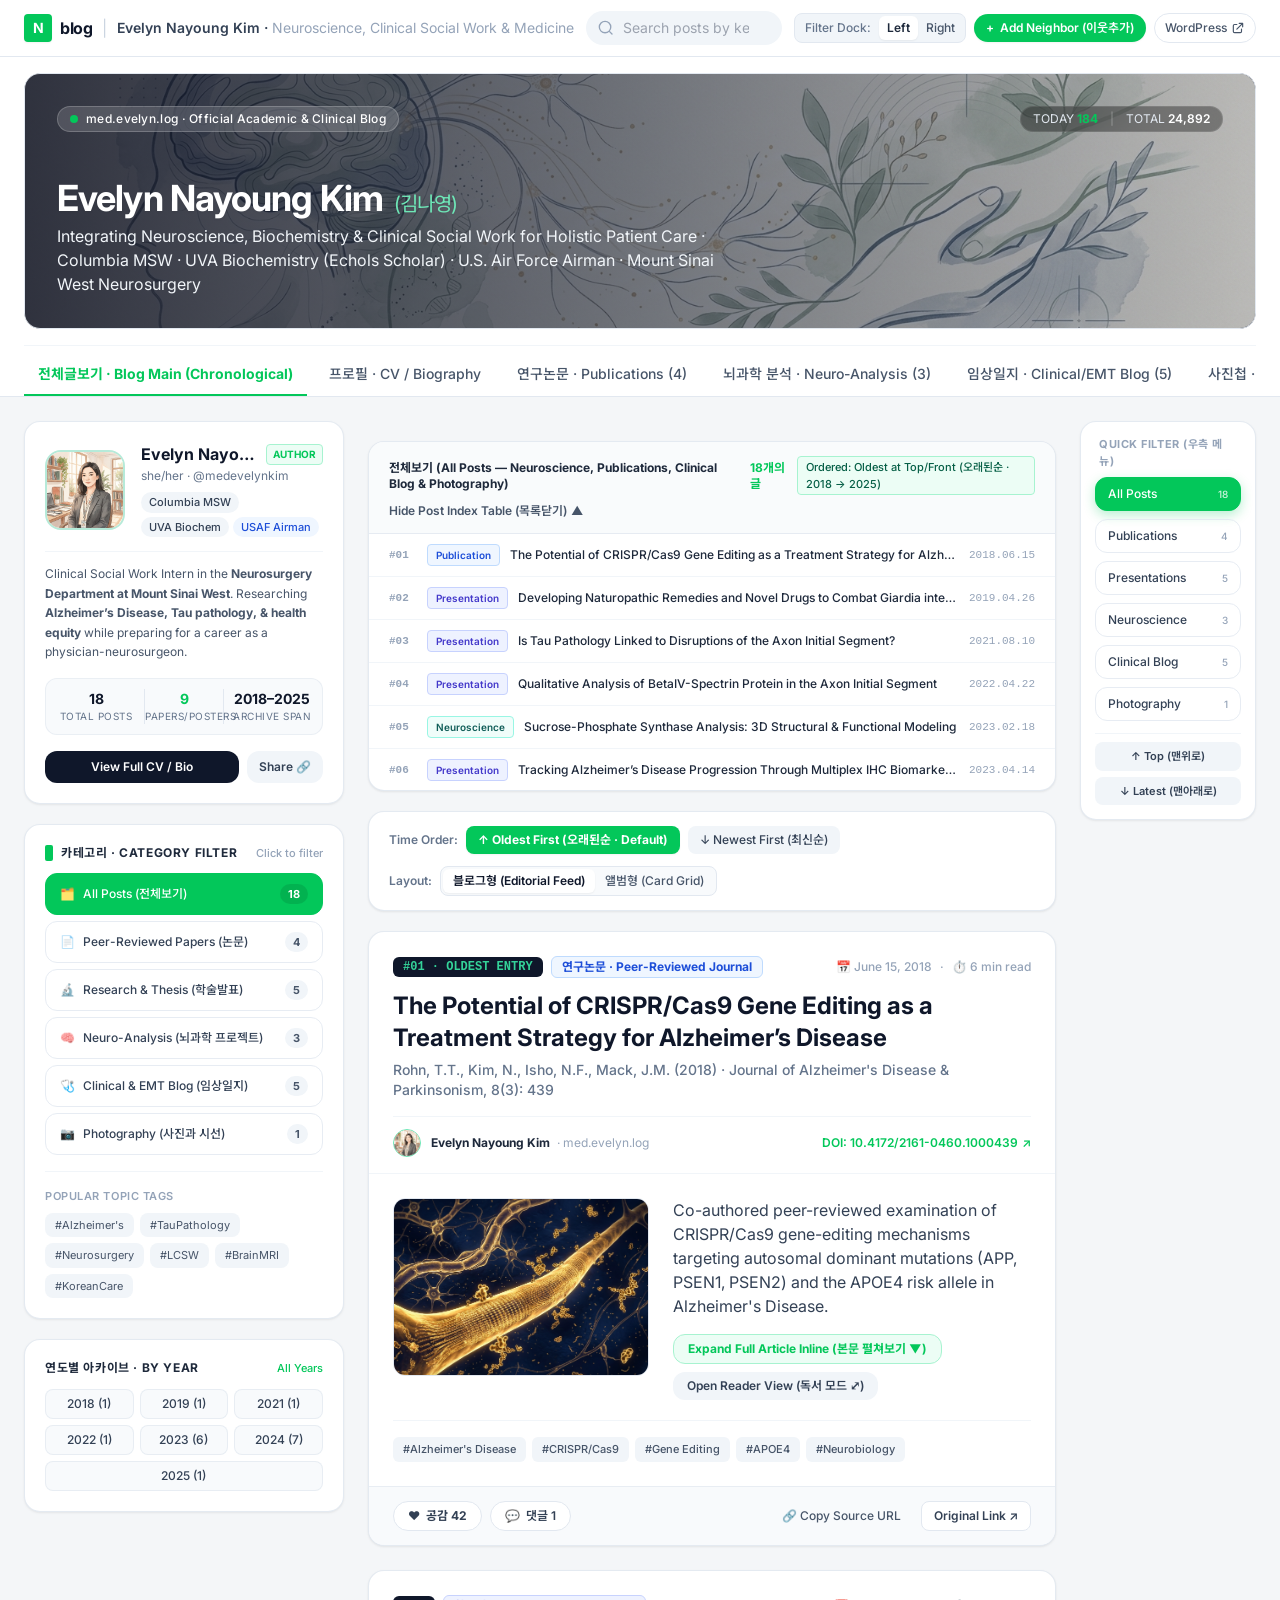
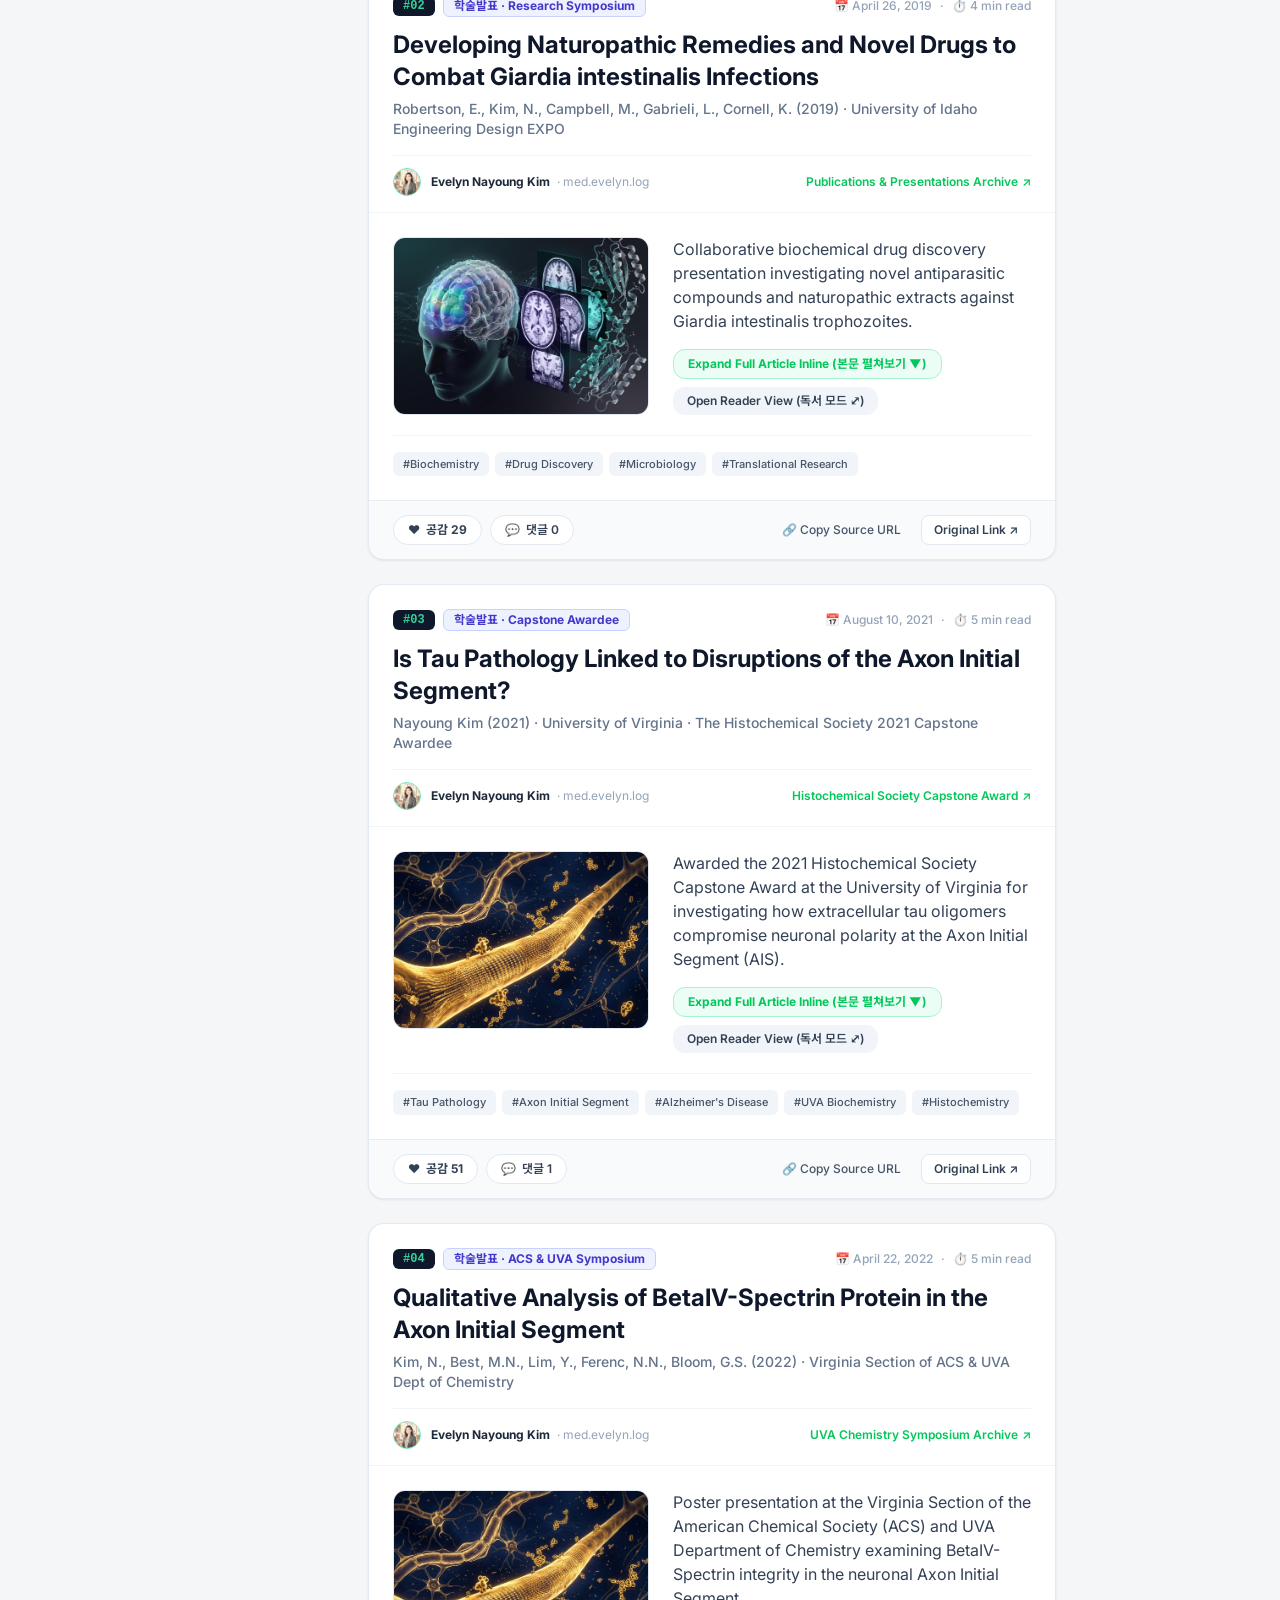
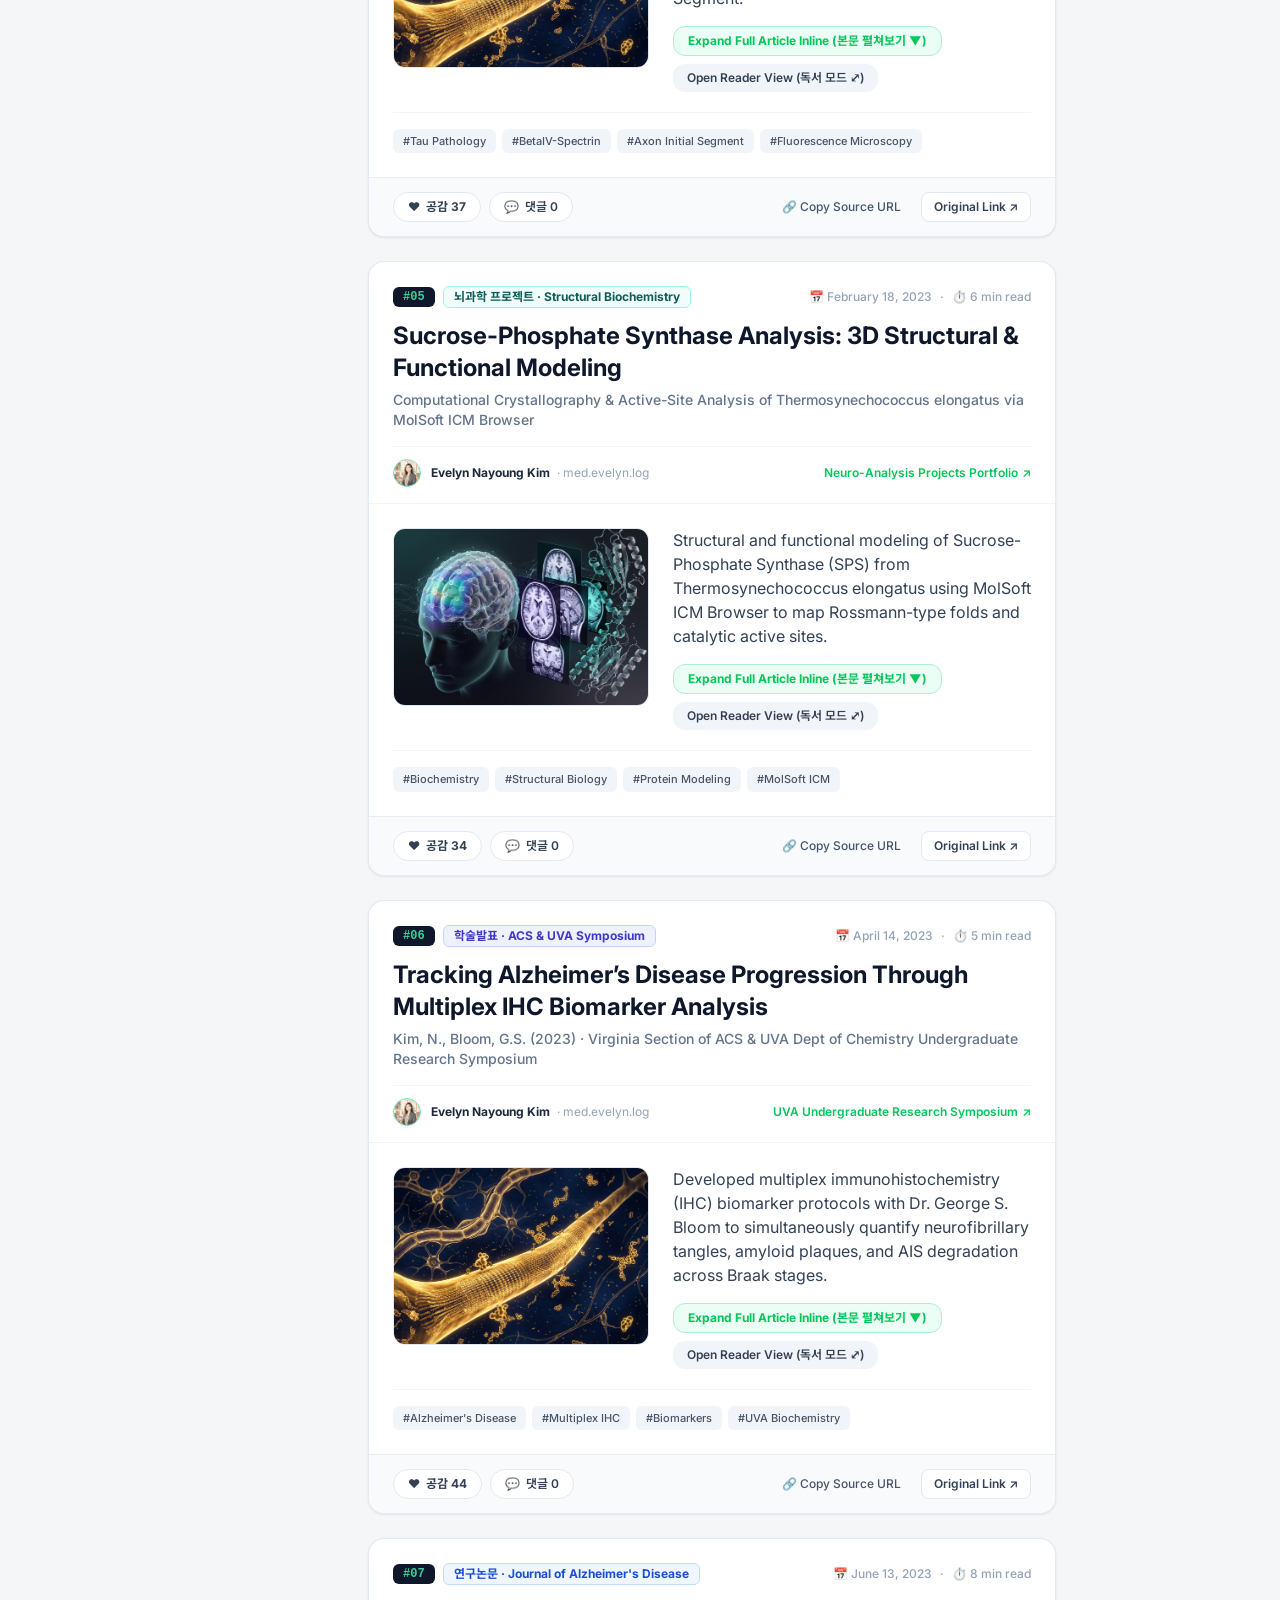
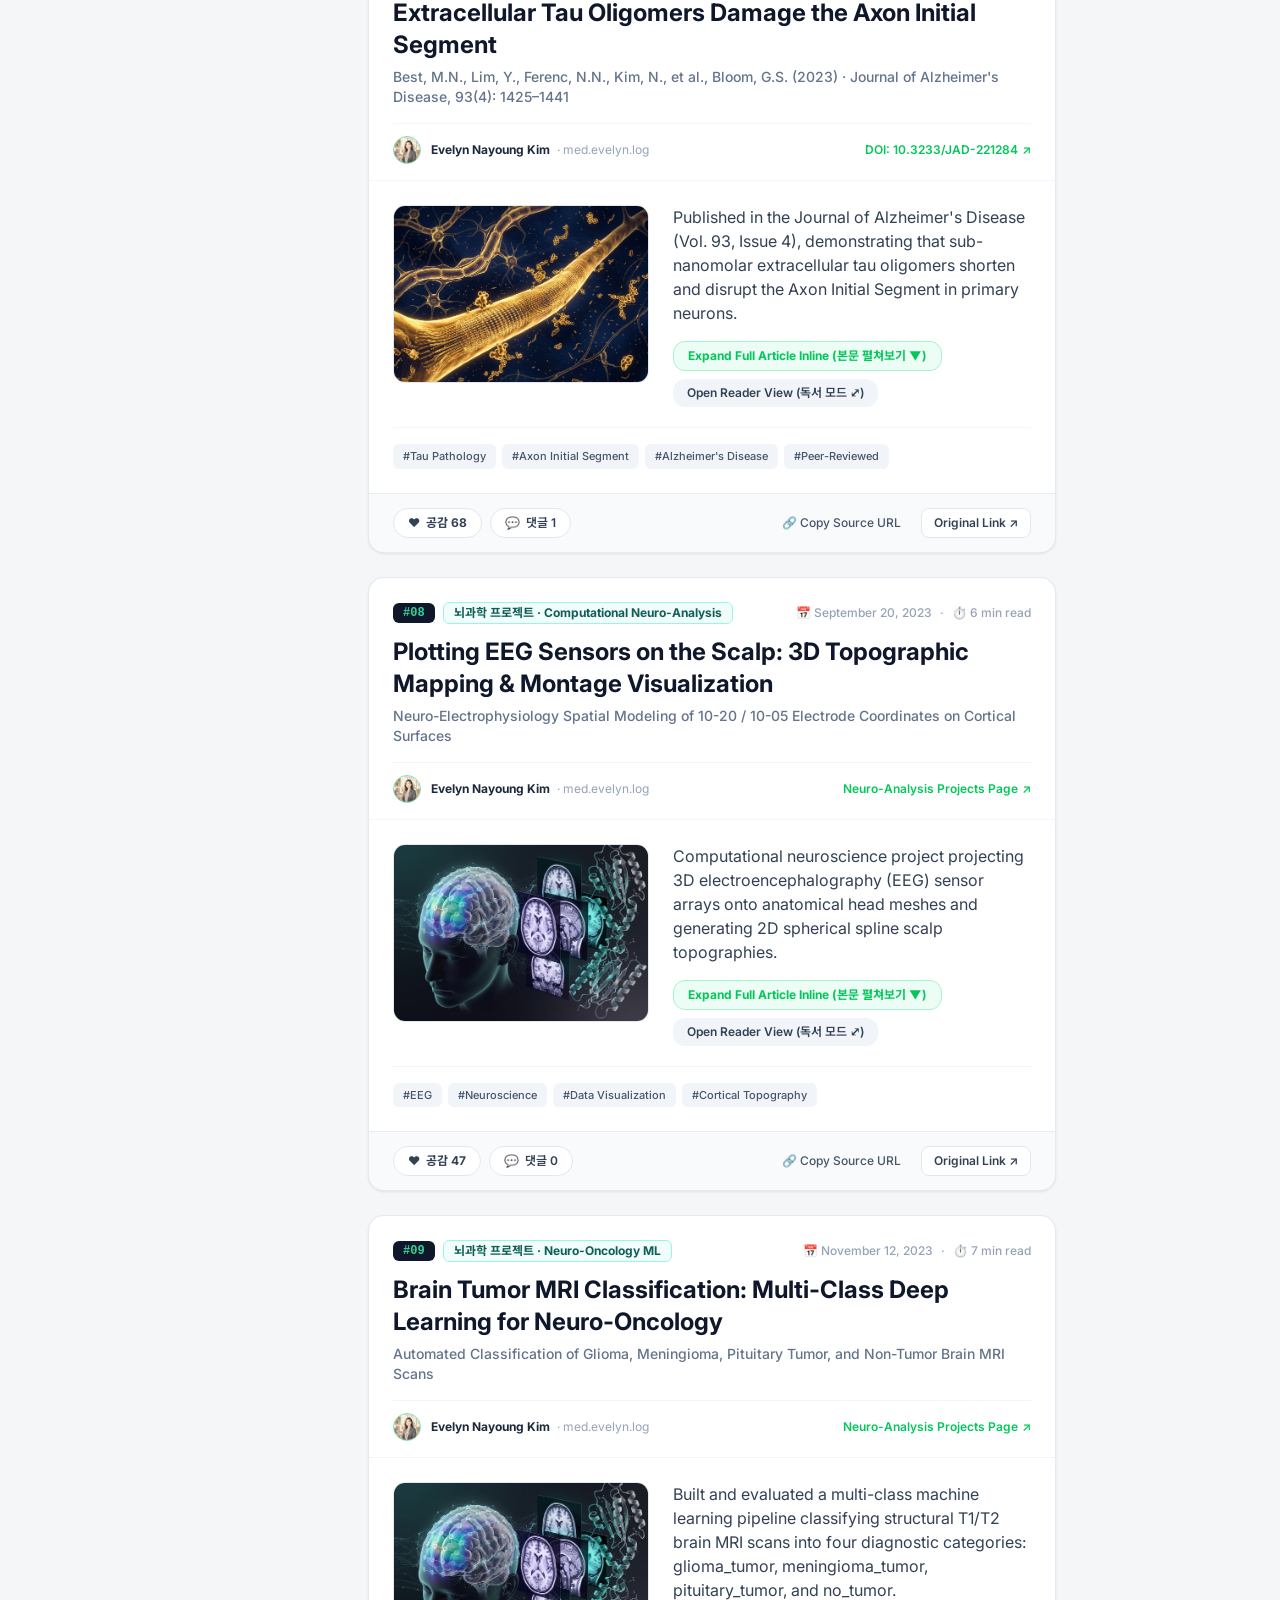
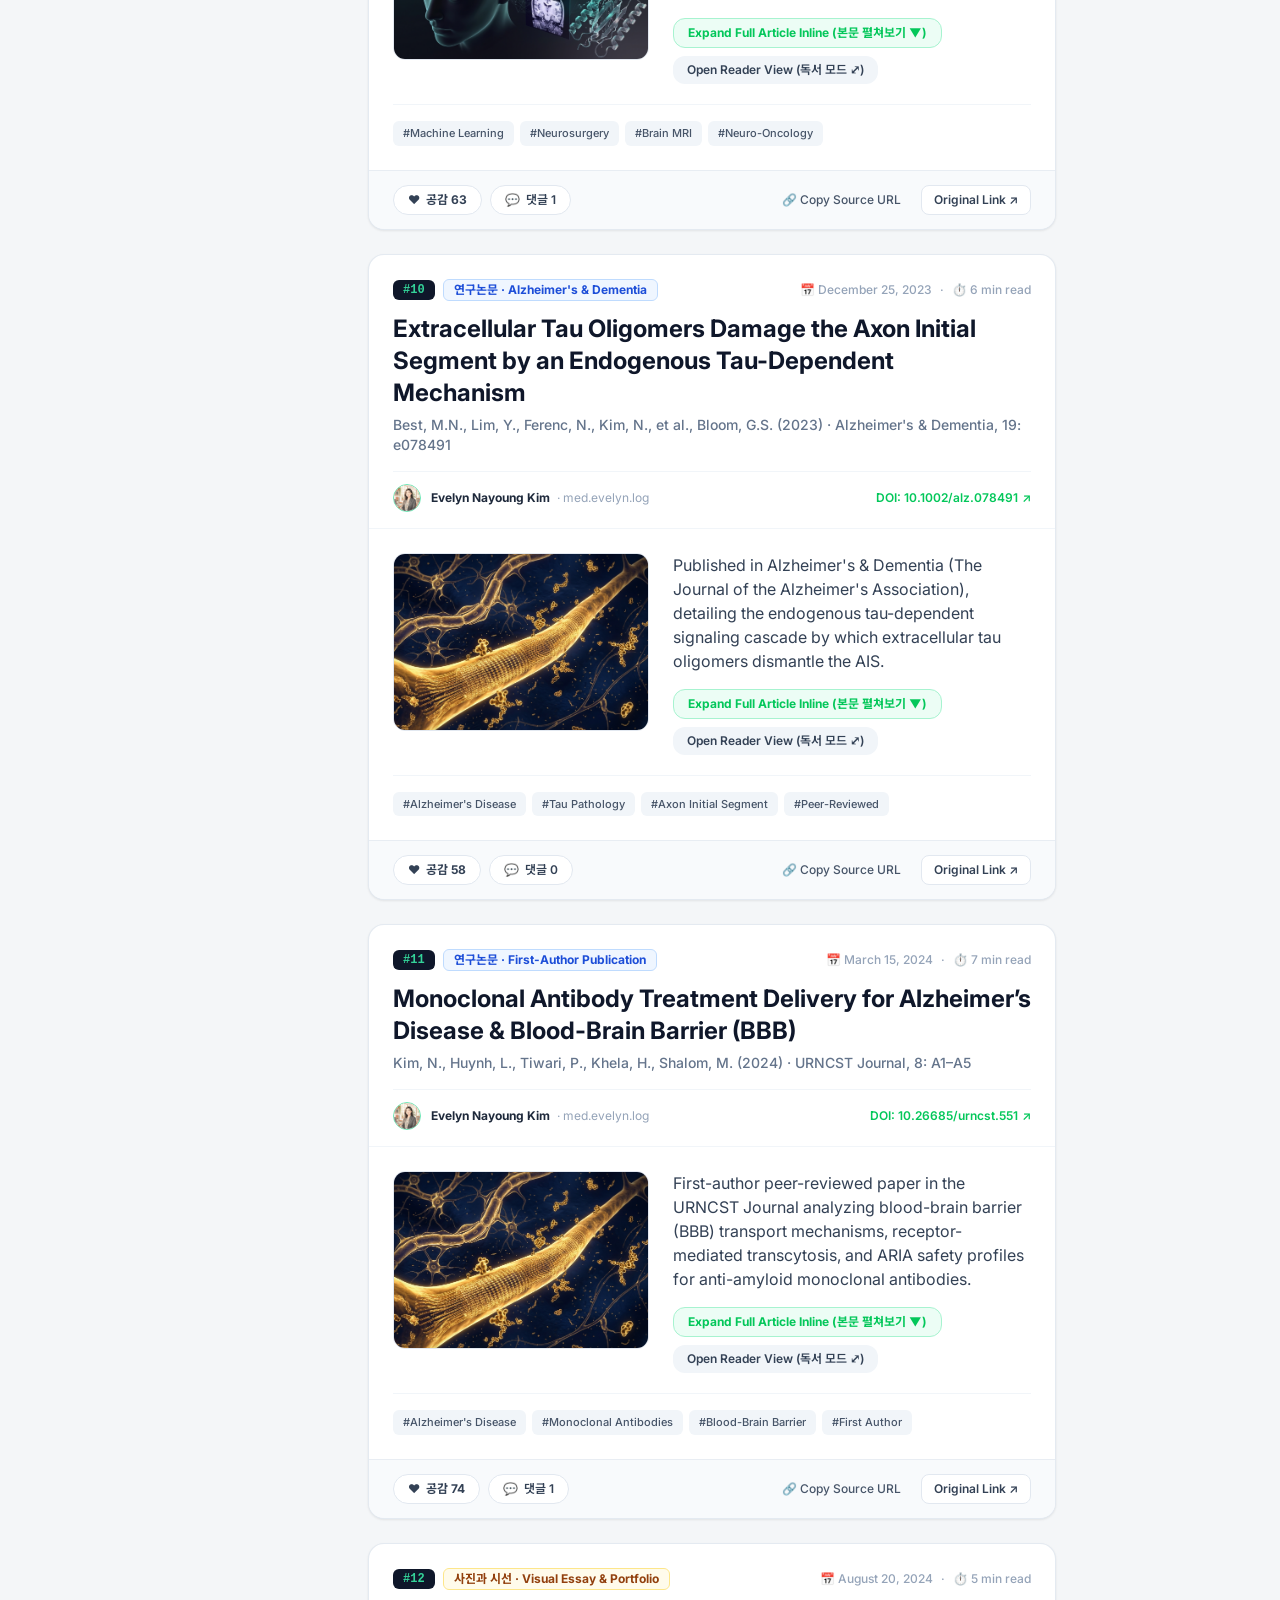
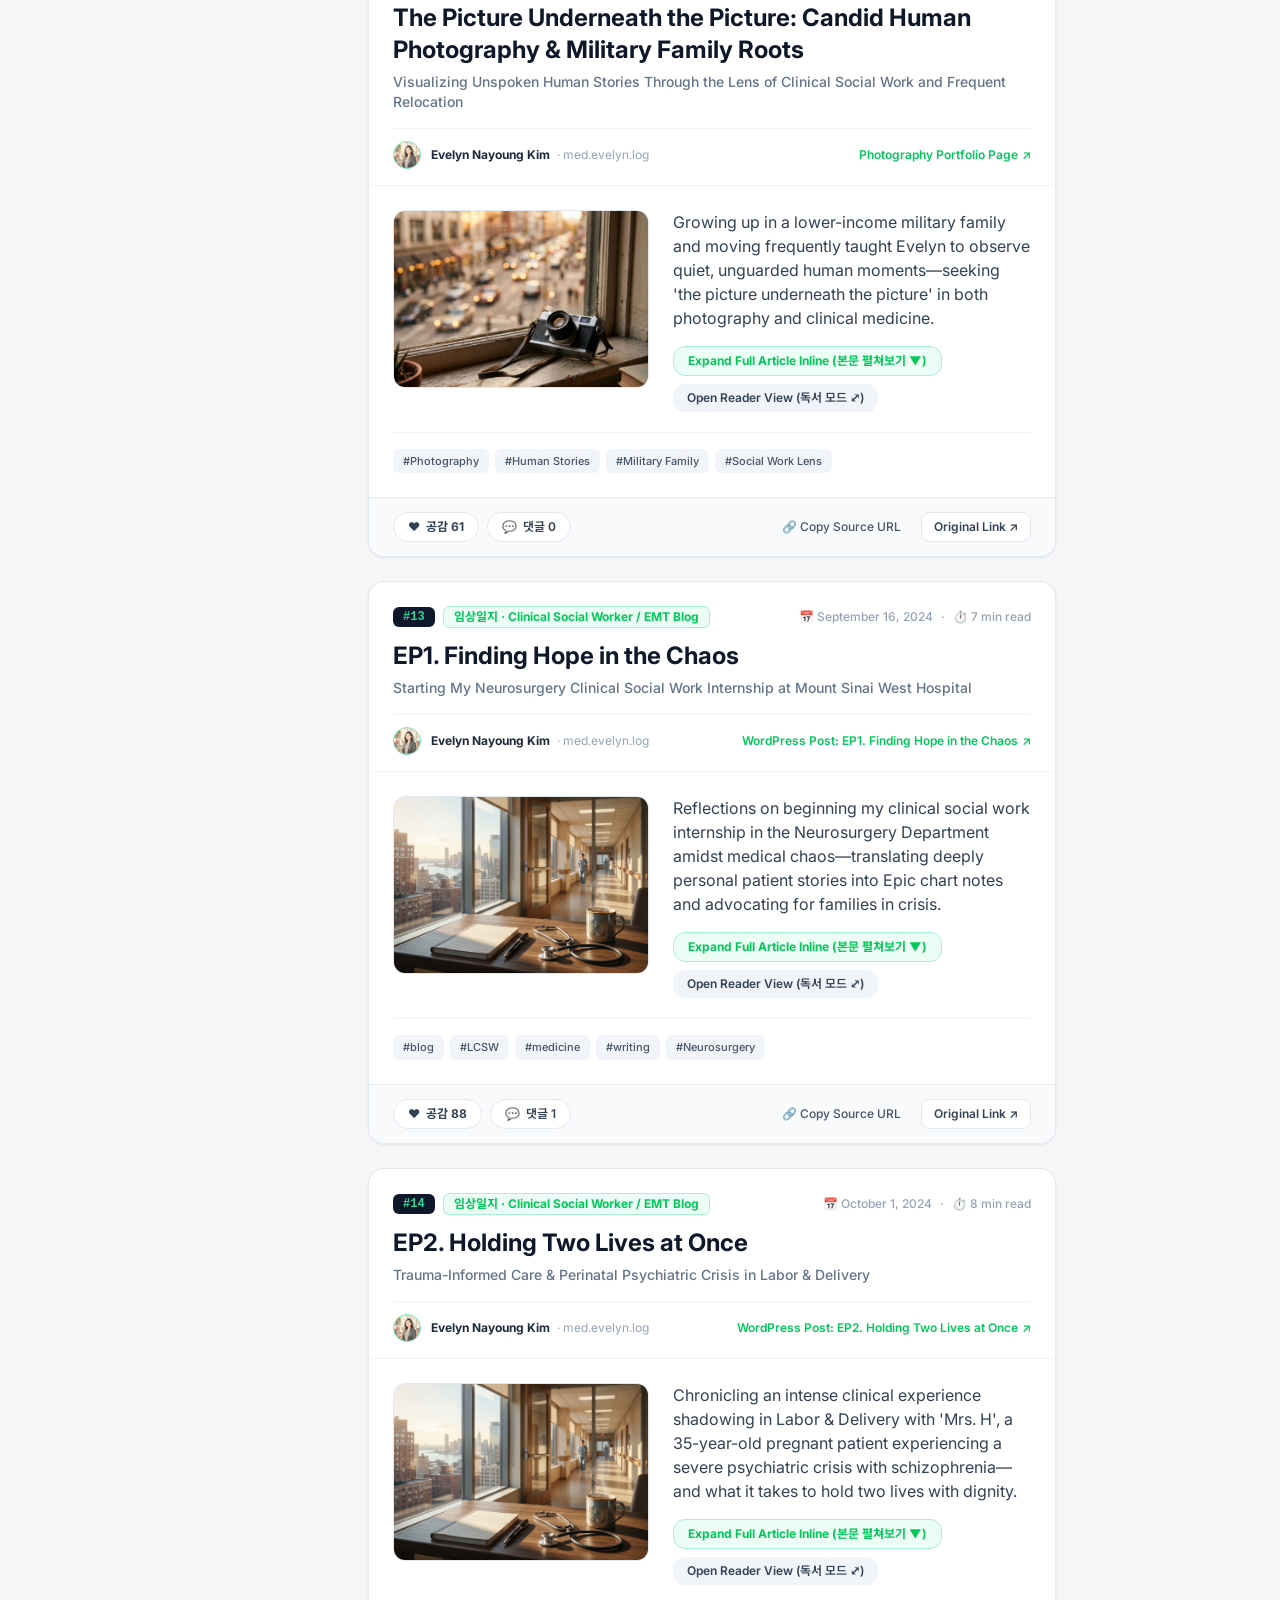
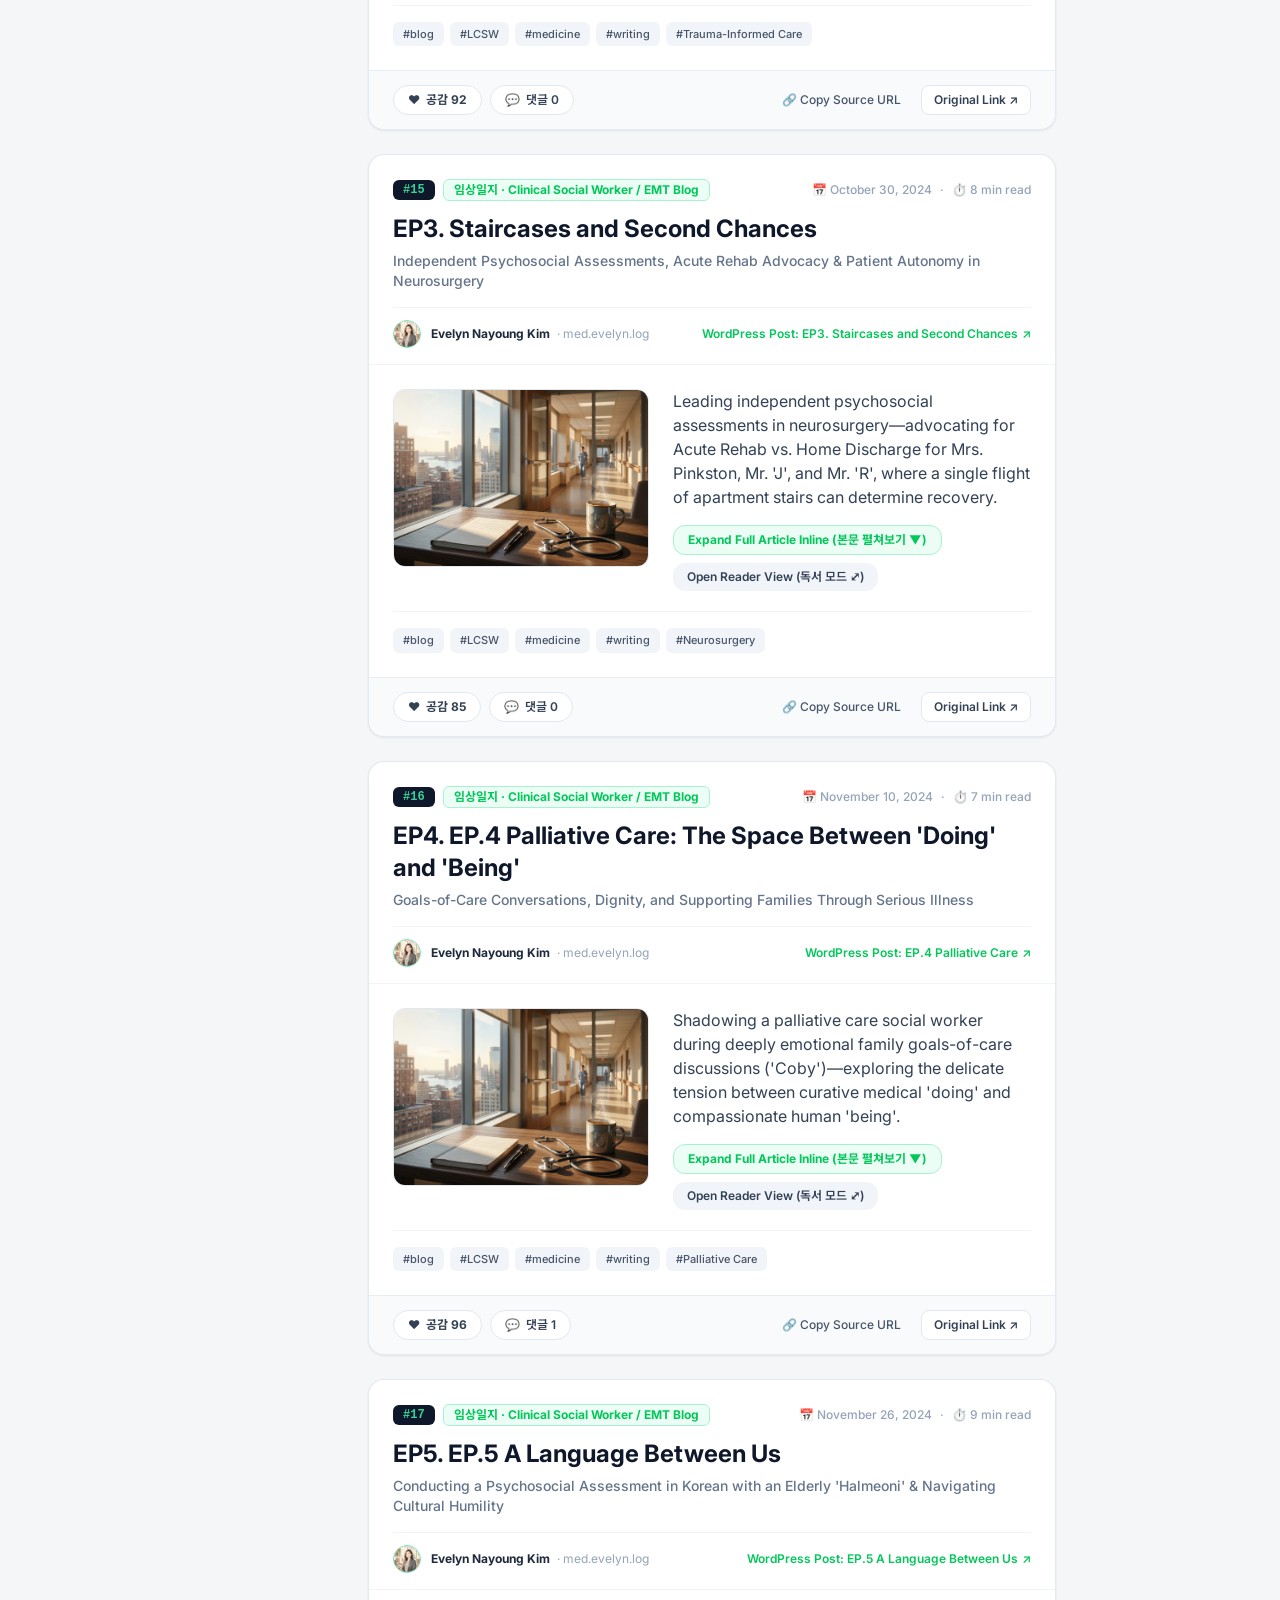
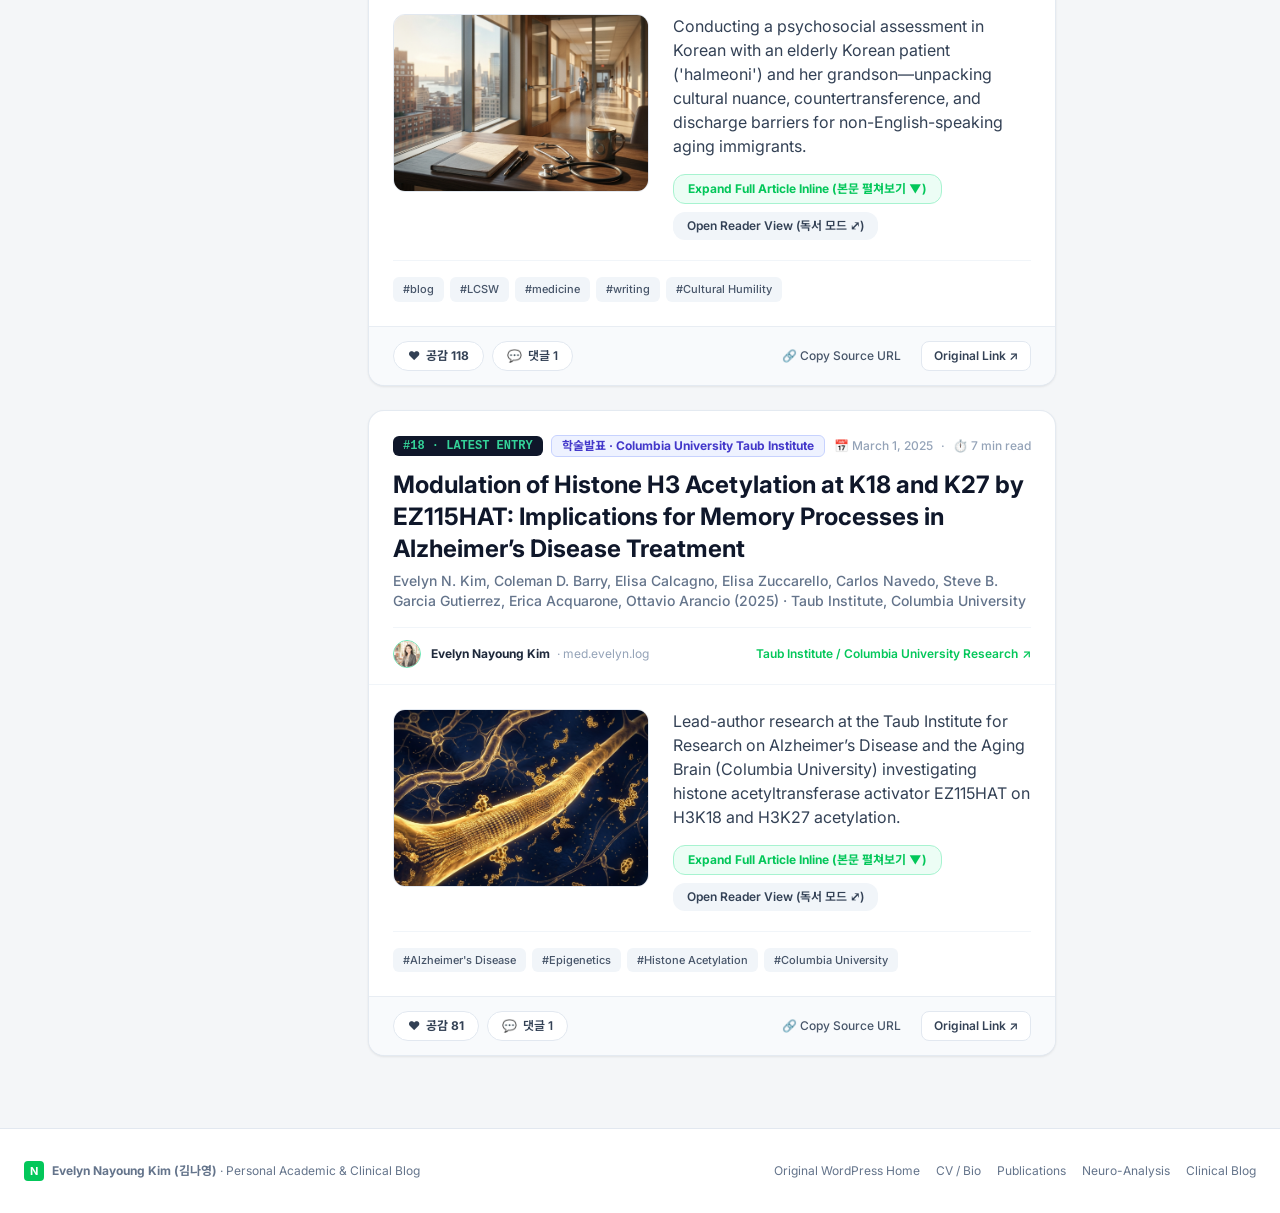
==== index.html @ 580b7195 "Add the actual website as the repository root homepage" ====
<!DOCTYPE html>
<html lang="en" class="scroll-smooth">
<head>
  <meta charset="UTF-8" />
  <meta name="viewport" content="width=device-width, initial-scale=1.0" />
  <title>Evelyn Nayoung Kim | Neuroscience &amp; Clinical Social Work</title>
  <script src="/assets/tailwind.js"></script>
  <link rel="preconnect" href="https://fonts.googleapis.com">
  <link rel="preconnect" href="https://fonts.gstatic.com" crossorigin>
  <link href="https://fonts.googleapis.com/css2?family=Inter:wght@300;400;500;600;700&family=Newsreader:ital,opsz,wght@0,6..72,400;0,6..72,500;0,6..72,600;1,6..72,400&family=Noto+Sans+KR:wght@400;500;700&display=swap" rel="stylesheet">
  <script>
    tailwind.config = {
      theme: {
        extend: {
          fontFamily: {
            sans: ['Inter', 'Noto Sans KR', 'sans-serif'],
            serif: ['Newsreader', 'Georgia', 'serif'],
          },
          colors: {
            naver: {
              green: '#03C75A',
              dark: '#029e47',
              light: '#E6F9EE',
              border: '#E5E8EB',
              bg: '#F5F6F8',
              ink: '#1E1E23',
              muted: '#666A73'
            },
            clinical: {
              navy: '#1B365D',
              slate: '#334155',
              warm: '#FAF9F5'
            }
          }
        }
      }
    }
  </script>
  <style>
    body {
      background-color: #F4F6F8;
      color: #1E1E23;
      font-family: 'Inter', 'Noto Sans KR', -apple-system, BlinkMacSystemFont, sans-serif;
      overflow-x: hidden;
    }
    .naver-shadow {
      box-shadow: 0 1px 3px rgba(0, 0, 0, 0.05), 0 1px 2px rgba(0, 0, 0, 0.03);
    }
    .naver-card-hover {
      transition: transform 0.18s ease, box-shadow 0.18s ease, border-color 0.18s ease;
    }
    .naver-card-hover:hover {
      transform: translateY(-2px);
      box-shadow: 0 10px 25px -5px rgba(0, 0, 0, 0.07), 0 4px 10px -3px rgba(0, 0, 0, 0.04);
      border-color: #CBD5E1;
    }
    .post-prose p {
      margin-bottom: 1.15rem;
      line-height: 1.85;
      color: #2C3038;
      font-size: 1.02rem;
    }
    .post-prose blockquote {
      border-left: 3px solid #03C75A;
      background-color: #F8FAFC;
      padding: 0.85rem 1.25rem;
      margin: 1.25rem 0;
      font-style: italic;
      color: #334155;
      border-radius: 0 0.5rem 0.5rem 0;
    }
    .active-cat-btn {
      background-color: #03C75A !important;
      color: #FFFFFF !important;
      border-color: #03C75A !important;
      font-weight: 600;
    }
    .active-rail-btn {
      background-color: #03C75A !important;
      color: #FFFFFF !important;
      border-color: #03C75A !important;
      box-shadow: 0 4px 12px rgba(3, 199, 90, 0.28);
    }
    /* Custom thin scrollbar */
    ::-webkit-scrollbar {
      width: 7px;
      height: 7px;
    }
    ::-webkit-scrollbar-track {
      background: #F1F5F9;
    }
    ::-webkit-scrollbar-thumb {
      background: #CBD5E1;
      border-radius: 4px;
    }
    ::-webkit-scrollbar-thumb:hover {
      background: #94A3B8;
    }
  </style>
<style>.post-prose ul{list-style:disc;padding-left:1.5rem;margin:1rem 0}.post-prose ol{list-style:decimal;padding-left:1.5rem;margin:1rem 0}.post-prose li{margin:.4rem 0}.post-prose h2{font-size:1.5rem;font-weight:700;margin:1.8rem 0 .8rem}.post-prose h3{font-size:1.2rem;font-weight:700;margin:1.5rem 0 .7rem}.post-prose a{color:#029e47;text-decoration:underline}.post-prose img{max-width:100%;height:auto;border-radius:.75rem}.post-prose pre{overflow:auto;padding:1rem;background:#f1f5f9;border-radius:.75rem}.post-prose table{display:block;overflow:auto;border-collapse:collapse;max-width:100%}.post-prose th,.post-prose td{border:1px solid #e2e8f0;padding:.5rem}</style><meta name="description" content="Explore Evelyn Nayoung Kim’s research publications, neuroscience projects, clinical social work reflections, biography, and photography.">
<meta name="author" content="Evelyn Nayoung Kim">
<meta name="robots" content="index, follow, max-image-preview:large">
<meta name="twitter:card" content="summary_large_image">
<meta name="twitter:title" content="Evelyn Nayoung Kim | Neuroscience &amp; Clinical Social Work">
<meta name="twitter:description" content="Explore Evelyn Nayoung Kim’s research publications, neuroscience projects, clinical social work reflections, biography, and photography.">
<meta name="twitter:image" content="https://evelynkimmedicine.github.io/photos/blog-header.jpg">
<meta property="og:type" content="website">
<meta property="og:title" content="Evelyn Nayoung Kim | Neuroscience &amp; Clinical Social Work">
<meta property="og:description" content="Explore Evelyn Nayoung Kim’s research publications, neuroscience projects, clinical social work reflections, biography, and photography.">
<meta property="og:url" content="https://evelynkimmedicine.github.io/">
<meta property="og:site_name" content="Evelyn Nayoung Kim">
<meta property="og:image" content="https://evelynkimmedicine.github.io/photos/blog-header.jpg">
<link rel="canonical" href="https://evelynkimmedicine.github.io/">
<link rel="icon" type="image/svg+xml" href="/assets/favicon.svg">
<script type="application/ld+json">{"@context": "https://schema.org", "@type": "ProfilePage", "url": "https://evelynkimmedicine.github.io/", "name": "Evelyn Nayoung Kim", "mainEntity": {"@type": "Person", "name": "Evelyn Nayoung Kim", "alternateName": "김나영", "url": "https://evelynkimmedicine.github.io/"}}</script></head>
<body class="min-h-screen flex flex-col selection:bg-emerald-100 selection:text-emerald-900">

  <!-- TOP NAVER BLOG UTILITY BAR -->
  <header class="sticky top-0 z-40 bg-white/95 backdrop-blur border-b border-slate-200">
    <div class="max-w-[1380px] mx-auto px-3 sm:px-6 h-14 flex items-center justify-between gap-3">
      <!-- Brand / Blog Identity -->
      <div class="flex items-center gap-2.5 min-w-0">
        <button id="brandHomeBtn" type="button" class="flex items-center gap-2 group focus:outline-none" title="Return to All Posts (Oldest First)">
          <span class="w-7 h-7 rounded bg-[#03C75A] text-white font-bold text-sm flex items-center justify-center tracking-tighter shadow-sm group-hover:bg-[#029e47] transition">N</span>
          <span class="font-bold text-slate-900 tracking-tight text-sm sm:text-base truncate">blog</span>
        </button>
        <span class="text-slate-300">|</span>
        <button id="headerBlogTitleBtn" type="button" class="text-xs sm:text-sm font-semibold text-slate-700 hover:text-[#03C75A] truncate transition">
          Evelyn Nayoung Kim · <span class="text-slate-400 font-normal hidden md:inline">Neuroscience, Clinical Social Work &amp; Medicine</span>
        </button>
      </div>

      <!-- Center: Quick Search & Chronological Indicator -->
      <div class="flex-1 max-w-md hidden sm:flex items-center">
        <div class="relative w-full">
          <input
            id="topSearchInput"
            type="text"
            placeholder="Search posts by keyword, DOI, Alzheimer's, MRI, clinical..."
            class="w-full pl-9 pr-8 py-1.5 text-xs sm:text-sm bg-slate-100 hover:bg-slate-200/60 focus:bg-white rounded-full border border-transparent focus:border-[#03C75A] focus:outline-none transition"
          />
          <svg class="w-4 h-4 text-slate-400 absolute left-3 top-1/2 -translate-y-1/2" fill="none" stroke="currentColor" stroke-width="2" viewBox="0 0 24 24">
            <path stroke-linecap="round" stroke-linejoin="round" d="M21 21l-4.35-4.35m0 0A7.5 7.5 0 104.5 4.5a7.5 7.5 0 0012.15 12.15z"/>
          </svg>
          <button id="clearSearchBtn" type="button" class="hidden absolute right-2.5 top-1/2 -translate-y-1/2 text-slate-400 hover:text-slate-600 text-xs font-bold px-1">✕</button>
        </div>
      </div>

      <!-- Right Controls: Sidebar Side Switcher, Neighbor Button, Original WP Link -->
      <div class="flex items-center gap-2">
        <div class="hidden lg:flex items-center bg-slate-100 p-0.5 rounded-lg border border-slate-200 text-xs">
          <span class="px-2 py-1 text-slate-500 font-medium">Filter Dock:</span>
          <button id="dockLeftBtn" type="button" class="px-2 py-1 rounded-md font-semibold bg-white text-slate-800 shadow-sm transition">Left</button>
          <button id="dockRightBtn" type="button" class="px-2 py-1 rounded-md font-medium text-slate-600 hover:text-slate-900 transition">Right</button>
        </div>

        <button id="neighborAddBtn" type="button" class="inline-flex items-center gap-1.5 px-3 py-1.5 rounded-full text-xs font-semibold bg-[#03C75A] hover:bg-[#029e47] text-white shadow-sm transition">
          <span id="neighborIcon">+</span>
          <span id="neighborText">Add Neighbor (이웃추가)</span>
        </button>

        <a
          href="https://medevelynkim.wordpress.com/"
          target="_blank"
          rel="noopener noreferrer"
          class="hidden sm:inline-flex items-center gap-1 px-2.5 py-1.5 rounded-full text-xs font-medium text-slate-600 hover:text-slate-900 hover:bg-slate-100 border border-slate-200 transition"
          title="Open original WordPress site"
        >
          <span>WordPress</span>
          <svg class="w-3.5 h-3.5" fill="none" stroke="currentColor" stroke-width="2" viewBox="0 0 24 24"><path stroke-linecap="round" stroke-linejoin="round" d="M10 6H6a2 2 0 00-2 2v10a2 2 0 002 2h10a2 2 0 002-2v-4M14 4h6m0 0v6m0-6L10 14"/></svg>
        </a>
      </div>
    </div>
  </header>

  <!-- NAVER BLOG HERO SKIN & NAVIGATION TABS -->
  <section class="bg-white border-b border-slate-200">
    <div class="max-w-[1380px] mx-auto px-3 sm:px-6 pt-4 pb-0">
      <!-- Banner Image Card -->
      <div class="relative rounded-2xl overflow-hidden border border-slate-200 bg-slate-900 h-44 sm:h-56 md:h-64">
        <img
          src="/photos/blog-header.jpg"
          alt="Evelyn Kim Blog Header Illustration"
          class="w-full h-full object-cover opacity-90 max-w-full"
        />
        <div class="absolute inset-0 bg-gradient-to-r from-slate-950/80 via-slate-900/55 to-slate-900/20"></div>

        <!-- Overlay Blog Header Content -->
        <div class="absolute inset-0 p-5 sm:p-8 flex flex-col justify-between text-white">
          <div class="flex flex-wrap items-center justify-between gap-2">
            <div class="inline-flex items-center gap-2 px-3 py-1 rounded-full bg-white/15 backdrop-blur-md text-xs font-medium tracking-wide border border-white/20">
              <span class="w-2 h-2 rounded-full bg-[#03C75A]"></span>
              <span>med.evelyn.log · Official Academic &amp; Clinical Blog</span>
            </div>
            <div class="flex items-center gap-3 text-xs text-slate-200 bg-black/35 backdrop-blur-md px-3 py-1 rounded-full border border-white/10">
              <span>TODAY <strong class="text-[#03C75A] font-bold">184</strong></span>
              <span class="text-white/30">|</span>
              <span>TOTAL <strong class="text-white font-semibold">24,892</strong></span>
            </div>
          </div>

          <div class="max-w-3xl">
            <h1 class="text-2xl sm:text-3xl md:text-4xl font-bold tracking-tight text-white drop-shadow-sm">
              Evelyn Nayoung Kim <span class="font-normal text-emerald-300 text-lg sm:text-xl ml-1">(김나영)</span>
            </h1>
            <p class="mt-1.5 text-xs sm:text-sm md:text-base text-slate-100 max-w-2xl leading-relaxed">
              Integrating Neuroscience, Biochemistry &amp; Clinical Social Work for Holistic Patient Care · Columbia MSW · UVA Biochemistry (Echols Scholar) · U.S. Air Force Airman · Mount Sinai West Neurosurgery
            </p>
          </div>
        </div>
      </div>

      <!-- Naver Blog Classic Sub-Navigation Bar -->
      <div class="mt-4 flex flex-wrap items-center justify-between gap-3 border-t border-slate-100 pt-2">
        <nav class="flex items-center gap-1 sm:gap-2 overflow-x-auto no-scrollbar" aria-label="Main blog sections">
          <button id="tabMainBlog" type="button" class="nav-tab-btn px-3.5 py-2.5 text-xs sm:text-sm font-bold text-[#03C75A] border-b-2 border-[#03C75A] whitespace-nowrap transition">
            전체글보기 · Blog Main (Chronological)
          </button>
          <button id="tabCvAbout" type="button" class="nav-tab-btn px-3.5 py-2.5 text-xs sm:text-sm font-medium text-slate-600 hover:text-slate-900 border-b-2 border-transparent whitespace-nowrap transition">
            프로필 · CV / Biography
          </button>
          <button id="tabPublications" type="button" class="nav-tab-btn px-3.5 py-2.5 text-xs sm:text-sm font-medium text-slate-600 hover:text-slate-900 border-b-2 border-transparent whitespace-nowrap transition">
            연구논문 · Publications (4)
          </button>
          <button id="tabNeuroProjects" type="button" class="nav-tab-btn px-3.5 py-2.5 text-xs sm:text-sm font-medium text-slate-600 hover:text-slate-900 border-b-2 border-transparent whitespace-nowrap transition">
            뇌과학 분석 · Neuro-Analysis (3)
          </button>
          <button id="tabClinicalBlog" type="button" class="nav-tab-btn px-3.5 py-2.5 text-xs sm:text-sm font-medium text-slate-600 hover:text-slate-900 border-b-2 border-transparent whitespace-nowrap transition">
            임상일지 · Clinical/EMT Blog (5)
          </button>
          <button id="tabPhotoEssay" type="button" class="nav-tab-btn px-3.5 py-2.5 text-xs sm:text-sm font-medium text-slate-600 hover:text-slate-900 border-b-2 border-transparent whitespace-nowrap transition">
            사진첩 · Photography (1)
          </button>
        </nav>

        <!-- Mobile Search Bar -->
        <div class="w-full sm:hidden pb-2">
          <input
            id="mobileSearchInput"
            type="text"
            placeholder="Search posts, DOIs, keywords..."
            class="w-full px-3.5 py-2 text-xs bg-slate-100 rounded-lg border border-slate-200 focus:border-[#03C75A] focus:bg-white focus:outline-none"
          />
        </div>
      </div>
    </div>
  </section>

  <!-- MAIN NAVER BLOG 3-ZONE WORKSPACE (Left Sidebar + Main Feed + Right Quick Filter Rail) -->
  <main class="flex-1 max-w-[1380px] w-full mx-auto px-3 sm:px-6 py-6">
    <div id="layoutContainer" class="flex flex-col lg:flex-row gap-6 items-start">

      <!-- PRIMARY SIDEBAR (Can be docked Left or Right via toggle; defaults to Left like Naver Blog) -->
      <aside id="primarySidebar" class="w-full lg:w-80 shrink-0 space-y-5 lg:sticky lg:top-20">

        <!-- Naver Profile Widget -->
        <div class="bg-white rounded-2xl border border-slate-200/90 p-5 naver-shadow">
          <div class="flex items-center gap-4">
            <img
              src="/photos/evelyn-portrait.jpg"
              alt="Evelyn Nayoung Kim Portrait"
              class="w-20 h-20 rounded-2xl object-cover border-2 border-emerald-500/30 shrink-0 max-w-full h-auto"
            />
            <div class="min-w-0">
              <div class="flex items-center gap-1.5">
                <h2 class="font-bold text-slate-900 text-base truncate">Evelyn Nayoung Kim</h2>
                <span class="px-1.5 py-0.5 text-[10px] font-bold rounded bg-emerald-50 text-[#03C75A] border border-emerald-200">AUTHOR</span>
              </div>
              <p class="text-xs text-slate-500 mt-0.5">she/her · @medevelynkim</p>
              <div class="mt-2 flex flex-wrap gap-1">
                <span class="text-[11px] px-2 py-0.5 rounded-full bg-slate-100 text-slate-700 font-medium">Columbia MSW</span>
                <span class="text-[11px] px-2 py-0.5 rounded-full bg-slate-100 text-slate-700 font-medium">UVA Biochem</span>
                <span class="text-[11px] px-2 py-0.5 rounded-full bg-blue-50 text-blue-700 font-medium">USAF Airman</span>
              </div>
            </div>
          </div>

          <p class="mt-3.5 text-xs text-slate-600 leading-relaxed border-t border-slate-100 pt-3">
            Clinical Social Work Intern in the <strong>Neurosurgery Department at Mount Sinai West</strong>. Researching <strong>Alzheimer’s Disease, Tau pathology, &amp; health equity</strong> while preparing for a career as a physician-neurosurgeon.
          </p>

          <!-- Profile Stats Grid -->
          <div class="mt-4 grid grid-cols-3 gap-2 bg-slate-50 rounded-xl p-2.5 border border-slate-200/60 text-center">
            <div>
              <div class="text-sm font-bold text-slate-900">18</div>
              <div class="text-[10px] text-slate-500 uppercase tracking-wider">Total Posts</div>
            </div>
            <div class="border-x border-slate-200">
              <div class="text-sm font-bold text-[#03C75A]">9</div>
              <div class="text-[10px] text-slate-500 uppercase tracking-wider">Papers/Posters</div>
            </div>
            <div>
              <div class="text-sm font-bold text-slate-900">2018–2025</div>
              <div class="text-[10px] text-slate-500 uppercase tracking-wider">Archive Span</div>
            </div>
          </div>

          <div class="mt-4 flex gap-2">
            <button id="sidebarOpenCvBtn" type="button" class="flex-1 py-2 px-3 rounded-xl text-xs font-semibold bg-slate-900 hover:bg-slate-800 text-white transition text-center">
              View Full CV / Bio
            </button>
            <button id="sidebarCopyUrlBtn" type="button" class="py-2 px-3 rounded-xl text-xs font-semibold bg-slate-100 hover:bg-slate-200 text-slate-700 transition" title="Copy Blog URL">
              Share 🔗
            </button>
          </div>
        </div>

        <!-- NAVER BLOG CATEGORY FILTER BOX (Left/Right Dockable) -->
        <div class="bg-white rounded-2xl border border-slate-200/90 p-5 naver-shadow">
          <div class="flex items-center justify-between mb-3">
            <div class="flex items-center gap-2">
              <span class="w-2 h-4 rounded-sm bg-[#03C75A]"></span>
              <h3 class="text-xs font-bold uppercase tracking-wider text-slate-800">카테고리 · Category Filter</h3>
            </div>
            <span class="text-[11px] text-slate-400 font-medium">Click to filter</span>
          </div>

          <div class="space-y-1.5" id="sidebarCategoryList">
            <button type="button" data-cat="all" class="cat-filter-btn active-cat-btn w-full flex items-center justify-between px-3.5 py-2.5 rounded-xl text-xs font-medium border border-slate-200/80 text-slate-700 hover:bg-slate-50 transition">
              <span class="flex items-center gap-2">
                <span>🗂️</span>
                <span>All Posts (전체보기)</span>
              </span>
              <span class="px-2 py-0.5 rounded-full text-[11px] bg-black/10 font-bold">18</span>
            </button>

            <button type="button" data-cat="Publication" class="cat-filter-btn w-full flex items-center justify-between px-3.5 py-2.5 rounded-xl text-xs font-medium border border-slate-200/80 text-slate-700 hover:bg-slate-50 transition">
              <span class="flex items-center gap-2">
                <span>📄</span>
                <span>Peer-Reviewed Papers (논문)</span>
              </span>
              <span class="px-2 py-0.5 rounded-full text-[11px] bg-slate-100 text-slate-600 font-bold">4</span>
            </button>

            <button type="button" data-cat="Presentation" class="cat-filter-btn w-full flex items-center justify-between px-3.5 py-2.5 rounded-xl text-xs font-medium border border-slate-200/80 text-slate-700 hover:bg-slate-50 transition">
              <span class="flex items-center gap-2">
                <span>🔬</span>
                <span>Research &amp; Thesis (학술발표)</span>
              </span>
              <span class="px-2 py-0.5 rounded-full text-[11px] bg-slate-100 text-slate-600 font-bold">5</span>
            </button>

            <button type="button" data-cat="Neuroscience" class="cat-filter-btn w-full flex items-center justify-between px-3.5 py-2.5 rounded-xl text-xs font-medium border border-slate-200/80 text-slate-700 hover:bg-slate-50 transition">
              <span class="flex items-center gap-2">
                <span>🧠</span>
                <span>Neuro-Analysis (뇌과학 프로젝트)</span>
              </span>
              <span class="px-2 py-0.5 rounded-full text-[11px] bg-slate-100 text-slate-600 font-bold">3</span>
            </button>

            <button type="button" data-cat="Clinical Blog" class="cat-filter-btn w-full flex items-center justify-between px-3.5 py-2.5 rounded-xl text-xs font-medium border border-slate-200/80 text-slate-700 hover:bg-slate-50 transition">
              <span class="flex items-center gap-2">
                <span>🩺</span>
                <span>Clinical &amp; EMT Blog (임상일지)</span>
              </span>
              <span class="px-2 py-0.5 rounded-full text-[11px] bg-slate-100 text-slate-600 font-bold">5</span>
            </button>

            <button type="button" data-cat="Photography" class="cat-filter-btn w-full flex items-center justify-between px-3.5 py-2.5 rounded-xl text-xs font-medium border border-slate-200/80 text-slate-700 hover:bg-slate-50 transition">
              <span class="flex items-center gap-2">
                <span>📷</span>
                <span>Photography (사진과 시선)</span>
              </span>
              <span class="px-2 py-0.5 rounded-full text-[11px] bg-slate-100 text-slate-600 font-bold">1</span>
            </button>
          </div>

          <!-- Tag Cloud Filter -->
          <div class="mt-4 pt-4 border-t border-slate-100">
            <div class="text-[11px] font-semibold text-slate-400 uppercase tracking-wider mb-2">Popular Topic Tags</div>
            <div class="flex flex-wrap gap-1.5" id="sidebarTagCloud">
              <button type="button" data-tag="Alzheimer's Disease" class="tag-pill-btn text-[11px] px-2.5 py-1 rounded-lg bg-slate-100 hover:bg-emerald-50 hover:text-[#03C75A] text-slate-600 transition">#Alzheimer's</button>
              <button type="button" data-tag="Tau Pathology" class="tag-pill-btn text-[11px] px-2.5 py-1 rounded-lg bg-slate-100 hover:bg-emerald-50 hover:text-[#03C75A] text-slate-600 transition">#TauPathology</button>
              <button type="button" data-tag="Neurosurgery" class="tag-pill-btn text-[11px] px-2.5 py-1 rounded-lg bg-slate-100 hover:bg-emerald-50 hover:text-[#03C75A] text-slate-600 transition">#Neurosurgery</button>
              <button type="button" data-tag="LCSW" class="tag-pill-btn text-[11px] px-2.5 py-1 rounded-lg bg-slate-100 hover:bg-emerald-50 hover:text-[#03C75A] text-slate-600 transition">#LCSW</button>
              <button type="button" data-tag="Machine Learning" class="tag-pill-btn text-[11px] px-2.5 py-1 rounded-lg bg-slate-100 hover:bg-emerald-50 hover:text-[#03C75A] text-slate-600 transition">#BrainMRI</button>
              <button type="button" data-tag="Cultural Humility" class="tag-pill-btn text-[11px] px-2.5 py-1 rounded-lg bg-slate-100 hover:bg-emerald-50 hover:text-[#03C75A] text-slate-600 transition">#KoreanCare</button>
            </div>
          </div>
        </div>

        <!-- Chronological Timeline Mini-Navigator -->
        <div class="bg-white rounded-2xl border border-slate-200/90 p-5 naver-shadow">
          <div class="flex items-center justify-between mb-3">
            <h3 class="text-xs font-bold uppercase tracking-wider text-slate-800">연도별 아카이브 · By Year</h3>
            <button id="resetYearBtn" type="button" class="text-[11px] text-[#03C75A] hover:underline font-medium">All Years</button>
          </div>
          <div class="grid grid-cols-3 gap-1.5" id="yearFilterGrid"><button type="button" data-year="2018" class="year-btn px-2.5 py-1.5 rounded-lg text-xs font-medium bg-slate-50 text-slate-700 border border-slate-200">2018 (1)</button><button type="button" data-year="2019" class="year-btn px-2.5 py-1.5 rounded-lg text-xs font-medium bg-slate-50 text-slate-700 border border-slate-200">2019 (1)</button><button type="button" data-year="2021" class="year-btn px-2.5 py-1.5 rounded-lg text-xs font-medium bg-slate-50 text-slate-700 border border-slate-200">2021 (1)</button><button type="button" data-year="2022" class="year-btn px-2.5 py-1.5 rounded-lg text-xs font-medium bg-slate-50 text-slate-700 border border-slate-200">2022 (1)</button><button type="button" data-year="2023" class="year-btn px-2.5 py-1.5 rounded-lg text-xs font-medium bg-slate-50 text-slate-700 border border-slate-200">2023 (6)</button><button type="button" data-year="2024" class="year-btn px-2.5 py-1.5 rounded-lg text-xs font-medium bg-slate-50 text-slate-700 border border-slate-200">2024 (7)</button><button type="button" data-year="2025" class="year-btn px-2.5 py-1.5 rounded-lg text-xs font-medium bg-slate-50 text-slate-700 border border-slate-200">2025 (1)</button></div>
        </div>
      </aside>

      <!-- CENTER MAIN BLOG STREAM (NAVER BLOG POST LIST + CHRONOLOGICAL FEED) -->
      <div id="mainContentColumn" class="flex-1 min-w-0 w-full space-y-5">

        <!-- CV / BIO FULL PROFILE SECTION (Hidden by default when on Blog Main, or toggled via tab) -->
        <section id="cvProfileSection" class="hidden bg-white rounded-2xl border border-slate-200/90 p-6 sm:p-8 naver-shadow space-y-6"><div class="flex flex-wrap items-start justify-between gap-4 border-b border-slate-200 pb-5">
            <div>
              <span class="px-2.5 py-1 rounded-full text-xs font-bold bg-emerald-50 text-[#03C75A] border border-emerald-200">CURRICULUM VITAE &amp; BIOGRAPHY</span>
              <h2 class="text-2xl sm:text-3xl font-bold text-slate-900 mt-2">Evelyn Nayoung Kim (she/her)</h2>
              <p class="text-sm text-slate-600 mt-1">MSW Candidate at Columbia University · B.S. Biochemistry at University of Virginia · U.S. Air Force Airman</p>
            </div>
            <button id="backToFeedFromCvBtn" type="button" class="px-4 py-2 rounded-xl text-xs font-semibold bg-[#03C75A] text-white hover:bg-[#029e47] transition">
              ← Return to Chronological Blog Feed
            </button>
          </div>

          <div class="grid grid-cols-1 md:grid-cols-2 gap-6">
            <div class="bg-slate-50 rounded-xl p-5 border border-slate-200/70">
              <h3 class="text-sm font-bold uppercase tracking-wider text-slate-800 flex items-center gap-2">
                <span>🎓</span> Education &amp; Academic Honors
              </h3>
              <ul class="mt-3 space-y-3 text-xs sm:text-sm text-slate-700">
                <li class="border-l-2 border-[#03C75A] pl-3">
                  <strong class="text-slate-900 block">Columbia University School of Social Work</strong>
                  Master of Social Work (MSW) — Advanced Clinical Practice (Health, Mental Health, and Disabilities)
                </li>
                <li class="border-l-2 border-slate-300 pl-3">
                  <strong class="text-slate-900 block">University of Virginia (UVA)</strong>
                  Bachelor of Science (B.S.) in Biochemistry · <em>Echols Scholar</em> · The Histochemical Society 2021 Capstone Awardee
                </li>
              </ul>
            </div>

            <div class="bg-slate-50 rounded-xl p-5 border border-slate-200/70">
              <h3 class="text-sm font-bold uppercase tracking-wider text-slate-800 flex items-center gap-2">
                <span>🏥</span> Clinical, Military &amp; Leadership Roles
              </h3>
              <ul class="mt-3 space-y-2.5 text-xs sm:text-sm text-slate-700">
                <li>• <strong>Mount Sinai West Hospital:</strong> Clinical Social Work Intern (Neurosurgery Department)</li>
                <li>• <strong>United States Air Force:</strong> Active Airman serving in the U.S. Air Force</li>
                <li>• <strong>Taub Institute (Columbia University):</strong> Alzheimer’s Disease Epigenetics &amp; Memory Researcher</li>
                <li>• <strong>Leadership:</strong> Co-President, Medical Social Work Caucus · President, Advocating for Gerontological Education (AGE) Caucus · Project Lead, Action Lab for Social Justice (Cross-Racial Solidarity Research)</li>
              </ul>
            </div>
          </div>

          <div class="post-prose bg-white rounded-xl p-5 border border-slate-200">
            <h3 class="text-base font-bold text-slate-900 mb-2">Mission Statement: Bridging Neurosurgery &amp; Clinical Social Work</h3>
            <p>
              Evelyn Nayoung Kim is a Master of Social Work student at Columbia University specializing in Advanced Clinical Practice with a focus on Health, Mental Health, and Disabilities. With a Bachelor’s degree in Biochemistry from the University of Virginia and an extensive background in Alzheimer’s Disease molecular research, she currently serves as a clinical intern in the Neurosurgery Department at Mount Sinai West Hospital while serving as an Airman in the U.S. Air Force.
            </p>
            <p>
              Her research and clinical work center on integrating social work principles into surgical and neurological medicine to improve holistic patient care—particularly for older adults navigating neurocognitive disorders (such as Alzheimer’s Disease) and aging immigrants facing language and systemic healthcare barriers. She aspires to become a physician-neurosurgeon who unites technical surgical precision with trauma-informed, culturally humble patient advocacy.
            </p>
          </div>
</section>

        <!-- NAVER BLOG COLLAPSIBLE DIRECTORY TABLE (목록열기 / 목록닫기) -->
        <section class="bg-white rounded-2xl border border-slate-200/90 overflow-hidden naver-shadow">
          <div class="px-5 py-3.5 bg-slate-50/80 border-b border-slate-200/80 flex flex-wrap items-center justify-between gap-2">
            <div class="flex items-center gap-2">
              <span class="text-xs font-bold text-slate-800" id="directoryHeaderLabel">전체보기 (All Posts)</span>
              <span class="text-xs text-[#03C75A] font-bold" id="directoryCountLabel">18개의 글</span>
              <span class="text-[11px] px-2 py-0.5 rounded bg-emerald-50 text-emerald-800 border border-emerald-200 font-medium" id="sortBadgeIndicator">
                Ordered: Oldest at Top/Front (오래된순)
              </span>
            </div>
            <button id="toggleDirectoryBtn" type="button" class="text-xs font-semibold text-slate-600 hover:text-[#03C75A] flex items-center gap-1 transition">
              <span id="toggleDirectoryText">Hide Post Index Table (목록닫기)</span>
              <span id="toggleDirectoryArrow">▲</span>
            </button>
          </div>

          <div id="directoryTableContainer" class="divide-y divide-slate-100 max-h-64 overflow-y-auto"><div class="px-5 py-2.5 flex items-center justify-between gap-3 text-xs"><a href="/posts/post-2018-crispr.html" class="text-slate-800 hover:text-emerald-700">#01 · The Potential of CRISPR/Cas9 Gene Editing as a Treatment Strategy for Alzheimer’s Disease</a><time class="text-slate-400 shrink-0" datetime="2018-06-15">2018-06-15</time></div>
<div class="px-5 py-2.5 flex items-center justify-between gap-3 text-xs"><a href="/posts/post-2019-giardia.html" class="text-slate-800 hover:text-emerald-700">#02 · Developing Naturopathic Remedies and Novel Drugs to Combat Giardia intestinalis Infections</a><time class="text-slate-400 shrink-0" datetime="2019-04-26">2019-04-26</time></div>
<div class="px-5 py-2.5 flex items-center justify-between gap-3 text-xs"><a href="/posts/post-2021-tau-ais-award.html" class="text-slate-800 hover:text-emerald-700">#03 · Is Tau Pathology Linked to Disruptions of the Axon Initial Segment?</a><time class="text-slate-400 shrink-0" datetime="2021-08-10">2021-08-10</time></div>
<div class="px-5 py-2.5 flex items-center justify-between gap-3 text-xs"><a href="/posts/post-2022-betaiv-spectrin.html" class="text-slate-800 hover:text-emerald-700">#04 · Qualitative Analysis of BetaIV-Spectrin Protein in the Axon Initial Segment</a><time class="text-slate-400 shrink-0" datetime="2022-04-22">2022-04-22</time></div>
<div class="px-5 py-2.5 flex items-center justify-between gap-3 text-xs"><a href="/posts/post-2023-sps-protein.html" class="text-slate-800 hover:text-emerald-700">#05 · Sucrose-Phosphate Synthase Analysis: 3D Structural &amp; Functional Modeling</a><time class="text-slate-400 shrink-0" datetime="2023-02-18">2023-02-18</time></div>
<div class="px-5 py-2.5 flex items-center justify-between gap-3 text-xs"><a href="/posts/post-2023-multiplex-ihc.html" class="text-slate-800 hover:text-emerald-700">#06 · Tracking Alzheimer’s Disease Progression Through Multiplex IHC Biomarker Analysis</a><time class="text-slate-400 shrink-0" datetime="2023-04-14">2023-04-14</time></div>
<div class="px-5 py-2.5 flex items-center justify-between gap-3 text-xs"><a href="/posts/post-2023-jad-ais.html" class="text-slate-800 hover:text-emerald-700">#07 · Extracellular Tau Oligomers Damage the Axon Initial Segment</a><time class="text-slate-400 shrink-0" datetime="2023-06-13">2023-06-13</time></div>
<div class="px-5 py-2.5 flex items-center justify-between gap-3 text-xs"><a href="/posts/post-2023-eeg-scalp.html" class="text-slate-800 hover:text-emerald-700">#08 · Plotting EEG Sensors on the Scalp: 3D Topographic Mapping &amp; Montage Visualization</a><time class="text-slate-400 shrink-0" datetime="2023-09-20">2023-09-20</time></div>
<div class="px-5 py-2.5 flex items-center justify-between gap-3 text-xs"><a href="/posts/post-2023-mri-classification.html" class="text-slate-800 hover:text-emerald-700">#09 · Brain Tumor MRI Classification: Multi-Class Deep Learning for Neuro-Oncology</a><time class="text-slate-400 shrink-0" datetime="2023-11-12">2023-11-12</time></div>
<div class="px-5 py-2.5 flex items-center justify-between gap-3 text-xs"><a href="/posts/post-2023-alz-dementia.html" class="text-slate-800 hover:text-emerald-700">#10 · Extracellular Tau Oligomers Damage the Axon Initial Segment by an Endogenous Tau-Dependent Mechanism</a><time class="text-slate-400 shrink-0" datetime="2023-12-25">2023-12-25</time></div>
<div class="px-5 py-2.5 flex items-center justify-between gap-3 text-xs"><a href="/posts/post-2024-urncst-mab.html" class="text-slate-800 hover:text-emerald-700">#11 · Monoclonal Antibody Treatment Delivery for Alzheimer’s Disease &amp; Blood-Brain Barrier (BBB)</a><time class="text-slate-400 shrink-0" datetime="2024-03-15">2024-03-15</time></div>
<div class="px-5 py-2.5 flex items-center justify-between gap-3 text-xs"><a href="/posts/post-2024-photography.html" class="text-slate-800 hover:text-emerald-700">#12 · The Picture Underneath the Picture: Candid Human Photography &amp; Military Family Roots</a><time class="text-slate-400 shrink-0" datetime="2024-08-20">2024-08-20</time></div>
<div class="px-5 py-2.5 flex items-center justify-between gap-3 text-xs"><a href="/posts/post-2024-ep1.html" class="text-slate-800 hover:text-emerald-700">#13 · EP1. Finding Hope in the Chaos</a><time class="text-slate-400 shrink-0" datetime="2024-09-16">2024-09-16</time></div>
<div class="px-5 py-2.5 flex items-center justify-between gap-3 text-xs"><a href="/posts/post-2024-ep2.html" class="text-slate-800 hover:text-emerald-700">#14 · EP2. Holding Two Lives at Once</a><time class="text-slate-400 shrink-0" datetime="2024-10-01">2024-10-01</time></div>
<div class="px-5 py-2.5 flex items-center justify-between gap-3 text-xs"><a href="/posts/post-2024-ep3.html" class="text-slate-800 hover:text-emerald-700">#15 · EP3. Staircases and Second Chances</a><time class="text-slate-400 shrink-0" datetime="2024-10-30">2024-10-30</time></div>
<div class="px-5 py-2.5 flex items-center justify-between gap-3 text-xs"><a href="/posts/post-2024-ep4.html" class="text-slate-800 hover:text-emerald-700">#16 · EP4. EP.4 Palliative Care: The Space Between &#x27;Doing&#x27; and &#x27;Being&#x27;</a><time class="text-slate-400 shrink-0" datetime="2024-11-10">2024-11-10</time></div>
<div class="px-5 py-2.5 flex items-center justify-between gap-3 text-xs"><a href="/posts/post-2024-ep5.html" class="text-slate-800 hover:text-emerald-700">#17 · EP5. EP.5 A Language Between Us</a><time class="text-slate-400 shrink-0" datetime="2024-11-26">2024-11-26</time></div>
<div class="px-5 py-2.5 flex items-center justify-between gap-3 text-xs"><a href="/posts/post-2025-taub-histone.html" class="text-slate-800 hover:text-emerald-700">#18 · Modulation of Histone H3 Acetylation at K18 and K27 by EZ115HAT: Implications for Memory Processes in Alzheimer’s Disease Treatment</a><time class="text-slate-400 shrink-0" datetime="2025-03-01">2025-03-01</time></div></div>
        </section>

        <!-- FEED TOOLBAR: SORT ORDER (OLDEST FIRST DEFAULT) & VIEW MODE SWITCHER -->
        <section class="bg-white rounded-2xl border border-slate-200/90 px-5 py-3.5 naver-shadow flex flex-wrap items-center justify-between gap-3">
          <div class="flex items-center gap-2 flex-wrap">
            <span class="text-xs font-semibold text-slate-500">Time Order:</span>
            <button id="sortOldestBtn" type="button" class="px-3 py-1.5 rounded-lg text-xs font-bold bg-[#03C75A] text-white shadow-sm transition">
              ↑ Oldest First (오래된순 · Default)
            </button>
            <button id="sortNewestBtn" type="button" class="px-3 py-1.5 rounded-lg text-xs font-medium bg-slate-100 text-slate-700 hover:bg-slate-200 transition">
              ↓ Newest First (최신순)
            </button>
          </div>

          <div class="flex items-center gap-2">
            <span class="text-xs font-semibold text-slate-500 hidden sm:inline">Layout:</span>
            <div class="inline-flex rounded-lg border border-slate-200 p-0.5 bg-slate-50">
              <button id="viewFeedBtn" type="button" class="px-2.5 py-1 rounded-md text-xs font-semibold bg-white text-slate-900 shadow-sm transition">
                블로그형 (Editorial Feed)
              </button>
              <button id="viewGridBtn" type="button" class="px-2.5 py-1 rounded-md text-xs font-medium text-slate-600 hover:text-slate-900 transition">
                앨범형 (Card Grid)
              </button>
            </div>
          </div>
        </section>

        <!-- ACTIVE FILTER STATUS BANNER (Appears when filtered by category, year, tag, or search) -->
        <div id="activeFilterBanner" class="hidden bg-emerald-50/90 border border-emerald-200 rounded-xl px-4 py-2.5 flex items-center justify-between gap-3">
          <div class="text-xs text-emerald-950 font-medium flex items-center gap-2">
            <span class="w-2 h-2 rounded-full bg-[#03C75A]"></span>
            <span id="activeFilterText">Showing filtered posts</span>
          </div>
          <button id="resetAllFiltersBtn" type="button" class="text-xs font-bold text-[#03C75A] hover:underline">
            Reset Filter (전체보기로 복귀) ✕
          </button>
        </div>

        <!-- MAIN CHRONOLOGICAL BLOG POSTS CONTAINER -->
        <div id="postsContainer" class="space-y-6"><article class="bg-white rounded-2xl border border-slate-200 p-6 naver-shadow"><p class="text-xs text-emerald-700">연구논문 · Peer-Reviewed Journal · June 15, 2018</p><h2 class="mt-3 text-xl font-bold"><a href="/posts/post-2018-crispr.html">The Potential of CRISPR/Cas9 Gene Editing as a Treatment Strategy for Alzheimer’s Disease</a></h2><img class="mt-4 w-full h-44 object-cover rounded-xl" src="/photos/research.jpg" alt="The Potential of CRISPR/Cas9 Gene Editing as a Treatment Strategy for Alzheimer’s Disease"><p class="mt-4 text-slate-600">Co-authored peer-reviewed examination of CRISPR/Cas9 gene-editing mechanisms targeting autosomal dominant mutations (APP, PSEN1, PSEN2) and the APOE4 risk allele in Alzheimer&#x27;s Disease.</p><a class="inline-block mt-4 font-semibold text-emerald-700" href="/posts/post-2018-crispr.html">Read post →</a></article>
<article class="bg-white rounded-2xl border border-slate-200 p-6 naver-shadow"><p class="text-xs text-emerald-700">학술발표 · Research Symposium · April 26, 2019</p><h2 class="mt-3 text-xl font-bold"><a href="/posts/post-2019-giardia.html">Developing Naturopathic Remedies and Novel Drugs to Combat Giardia intestinalis Infections</a></h2><img class="mt-4 w-full h-44 object-cover rounded-xl" src="/photos/neuroscience.jpg" alt="Developing Naturopathic Remedies and Novel Drugs to Combat Giardia intestinalis Infections"><p class="mt-4 text-slate-600">Collaborative biochemical drug discovery presentation investigating novel antiparasitic compounds and naturopathic extracts against Giardia intestinalis trophozoites.</p><a class="inline-block mt-4 font-semibold text-emerald-700" href="/posts/post-2019-giardia.html">Read post →</a></article>
<article class="bg-white rounded-2xl border border-slate-200 p-6 naver-shadow"><p class="text-xs text-emerald-700">학술발표 · Capstone Awardee · August 10, 2021</p><h2 class="mt-3 text-xl font-bold"><a href="/posts/post-2021-tau-ais-award.html">Is Tau Pathology Linked to Disruptions of the Axon Initial Segment?</a></h2><img class="mt-4 w-full h-44 object-cover rounded-xl" src="/photos/research.jpg" alt="Is Tau Pathology Linked to Disruptions of the Axon Initial Segment?"><p class="mt-4 text-slate-600">Awarded the 2021 Histochemical Society Capstone Award at the University of Virginia for investigating how extracellular tau oligomers compromise neuronal polarity at the Axon Initial Segment (AIS).</p><a class="inline-block mt-4 font-semibold text-emerald-700" href="/posts/post-2021-tau-ais-award.html">Read post →</a></article>
<article class="bg-white rounded-2xl border border-slate-200 p-6 naver-shadow"><p class="text-xs text-emerald-700">학술발표 · ACS &amp; UVA Symposium · April 22, 2022</p><h2 class="mt-3 text-xl font-bold"><a href="/posts/post-2022-betaiv-spectrin.html">Qualitative Analysis of BetaIV-Spectrin Protein in the Axon Initial Segment</a></h2><img class="mt-4 w-full h-44 object-cover rounded-xl" src="/photos/research.jpg" alt="Qualitative Analysis of BetaIV-Spectrin Protein in the Axon Initial Segment"><p class="mt-4 text-slate-600">Poster presentation at the Virginia Section of the American Chemical Society (ACS) and UVA Department of Chemistry examining BetaIV-Spectrin integrity in the neuronal Axon Initial Segment.</p><a class="inline-block mt-4 font-semibold text-emerald-700" href="/posts/post-2022-betaiv-spectrin.html">Read post →</a></article>
<article class="bg-white rounded-2xl border border-slate-200 p-6 naver-shadow"><p class="text-xs text-emerald-700">뇌과학 프로젝트 · Structural Biochemistry · February 18, 2023</p><h2 class="mt-3 text-xl font-bold"><a href="/posts/post-2023-sps-protein.html">Sucrose-Phosphate Synthase Analysis: 3D Structural &amp; Functional Modeling</a></h2><img class="mt-4 w-full h-44 object-cover rounded-xl" src="/photos/neuroscience.jpg" alt="Sucrose-Phosphate Synthase Analysis: 3D Structural &amp; Functional Modeling"><p class="mt-4 text-slate-600">Structural and functional modeling of Sucrose-Phosphate Synthase (SPS) from Thermosynechococcus elongatus using MolSoft ICM Browser to map Rossmann-type folds and catalytic active sites.</p><a class="inline-block mt-4 font-semibold text-emerald-700" href="/posts/post-2023-sps-protein.html">Read post →</a></article>
<article class="bg-white rounded-2xl border border-slate-200 p-6 naver-shadow"><p class="text-xs text-emerald-700">학술발표 · ACS &amp; UVA Symposium · April 14, 2023</p><h2 class="mt-3 text-xl font-bold"><a href="/posts/post-2023-multiplex-ihc.html">Tracking Alzheimer’s Disease Progression Through Multiplex IHC Biomarker Analysis</a></h2><img class="mt-4 w-full h-44 object-cover rounded-xl" src="/photos/research.jpg" alt="Tracking Alzheimer’s Disease Progression Through Multiplex IHC Biomarker Analysis"><p class="mt-4 text-slate-600">Developed multiplex immunohistochemistry (IHC) biomarker protocols with Dr. George S. Bloom to simultaneously quantify neurofibrillary tangles, amyloid plaques, and AIS degradation across Braak stages.</p><a class="inline-block mt-4 font-semibold text-emerald-700" href="/posts/post-2023-multiplex-ihc.html">Read post →</a></article>
<article class="bg-white rounded-2xl border border-slate-200 p-6 naver-shadow"><p class="text-xs text-emerald-700">연구논문 · Journal of Alzheimer&#x27;s Disease · June 13, 2023</p><h2 class="mt-3 text-xl font-bold"><a href="/posts/post-2023-jad-ais.html">Extracellular Tau Oligomers Damage the Axon Initial Segment</a></h2><img class="mt-4 w-full h-44 object-cover rounded-xl" src="/photos/research.jpg" alt="Extracellular Tau Oligomers Damage the Axon Initial Segment"><p class="mt-4 text-slate-600">Published in the Journal of Alzheimer&#x27;s Disease (Vol. 93, Issue 4), demonstrating that sub-nanomolar extracellular tau oligomers shorten and disrupt the Axon Initial Segment in primary neurons.</p><a class="inline-block mt-4 font-semibold text-emerald-700" href="/posts/post-2023-jad-ais.html">Read post →</a></article>
<article class="bg-white rounded-2xl border border-slate-200 p-6 naver-shadow"><p class="text-xs text-emerald-700">뇌과학 프로젝트 · Computational Neuro-Analysis · September 20, 2023</p><h2 class="mt-3 text-xl font-bold"><a href="/posts/post-2023-eeg-scalp.html">Plotting EEG Sensors on the Scalp: 3D Topographic Mapping &amp; Montage Visualization</a></h2><img class="mt-4 w-full h-44 object-cover rounded-xl" src="/photos/neuroscience.jpg" alt="Plotting EEG Sensors on the Scalp: 3D Topographic Mapping &amp; Montage Visualization"><p class="mt-4 text-slate-600">Computational neuroscience project projecting 3D electroencephalography (EEG) sensor arrays onto anatomical head meshes and generating 2D spherical spline scalp topographies.</p><a class="inline-block mt-4 font-semibold text-emerald-700" href="/posts/post-2023-eeg-scalp.html">Read post →</a></article>
<article class="bg-white rounded-2xl border border-slate-200 p-6 naver-shadow"><p class="text-xs text-emerald-700">뇌과학 프로젝트 · Neuro-Oncology ML · November 12, 2023</p><h2 class="mt-3 text-xl font-bold"><a href="/posts/post-2023-mri-classification.html">Brain Tumor MRI Classification: Multi-Class Deep Learning for Neuro-Oncology</a></h2><img class="mt-4 w-full h-44 object-cover rounded-xl" src="/photos/neuroscience.jpg" alt="Brain Tumor MRI Classification: Multi-Class Deep Learning for Neuro-Oncology"><p class="mt-4 text-slate-600">Built and evaluated a multi-class machine learning pipeline classifying structural T1/T2 brain MRI scans into four diagnostic categories: glioma_tumor, meningioma_tumor, pituitary_tumor, and no_tumor.</p><a class="inline-block mt-4 font-semibold text-emerald-700" href="/posts/post-2023-mri-classification.html">Read post →</a></article>
<article class="bg-white rounded-2xl border border-slate-200 p-6 naver-shadow"><p class="text-xs text-emerald-700">연구논문 · Alzheimer&#x27;s &amp; Dementia · December 25, 2023</p><h2 class="mt-3 text-xl font-bold"><a href="/posts/post-2023-alz-dementia.html">Extracellular Tau Oligomers Damage the Axon Initial Segment by an Endogenous Tau-Dependent Mechanism</a></h2><img class="mt-4 w-full h-44 object-cover rounded-xl" src="/photos/research.jpg" alt="Extracellular Tau Oligomers Damage the Axon Initial Segment by an Endogenous Tau-Dependent Mechanism"><p class="mt-4 text-slate-600">Published in Alzheimer&#x27;s &amp; Dementia (The Journal of the Alzheimer&#x27;s Association), detailing the endogenous tau-dependent signaling cascade by which extracellular tau oligomers dismantle the AIS.</p><a class="inline-block mt-4 font-semibold text-emerald-700" href="/posts/post-2023-alz-dementia.html">Read post →</a></article>
<article class="bg-white rounded-2xl border border-slate-200 p-6 naver-shadow"><p class="text-xs text-emerald-700">연구논문 · First-Author Publication · March 15, 2024</p><h2 class="mt-3 text-xl font-bold"><a href="/posts/post-2024-urncst-mab.html">Monoclonal Antibody Treatment Delivery for Alzheimer’s Disease &amp; Blood-Brain Barrier (BBB)</a></h2><img class="mt-4 w-full h-44 object-cover rounded-xl" src="/photos/research.jpg" alt="Monoclonal Antibody Treatment Delivery for Alzheimer’s Disease &amp; Blood-Brain Barrier (BBB)"><p class="mt-4 text-slate-600">First-author peer-reviewed paper in the URNCST Journal analyzing blood-brain barrier (BBB) transport mechanisms, receptor-mediated transcytosis, and ARIA safety profiles for anti-amyloid monoclonal antibodies.</p><a class="inline-block mt-4 font-semibold text-emerald-700" href="/posts/post-2024-urncst-mab.html">Read post →</a></article>
<article class="bg-white rounded-2xl border border-slate-200 p-6 naver-shadow"><p class="text-xs text-emerald-700">사진과 시선 · Visual Essay &amp; Portfolio · August 20, 2024</p><h2 class="mt-3 text-xl font-bold"><a href="/posts/post-2024-photography.html">The Picture Underneath the Picture: Candid Human Photography &amp; Military Family Roots</a></h2><img class="mt-4 w-full h-44 object-cover rounded-xl" src="/photos/photography.jpg" alt="The Picture Underneath the Picture: Candid Human Photography &amp; Military Family Roots"><p class="mt-4 text-slate-600">Growing up in a lower-income military family and moving frequently taught Evelyn to observe quiet, unguarded human moments—seeking &#x27;the picture underneath the picture&#x27; in both photography and clinical medicine.</p><a class="inline-block mt-4 font-semibold text-emerald-700" href="/posts/post-2024-photography.html">Read post →</a></article>
<article class="bg-white rounded-2xl border border-slate-200 p-6 naver-shadow"><p class="text-xs text-emerald-700">임상일지 · Clinical Social Worker / EMT Blog · September 16, 2024</p><h2 class="mt-3 text-xl font-bold"><a href="/posts/post-2024-ep1.html">EP1. Finding Hope in the Chaos</a></h2><img class="mt-4 w-full h-44 object-cover rounded-xl" src="/photos/clinical.jpg" alt="EP1. Finding Hope in the Chaos"><p class="mt-4 text-slate-600">Reflections on beginning my clinical social work internship in the Neurosurgery Department amidst medical chaos—translating deeply personal patient stories into Epic chart notes and advocating for families in crisis.</p><a class="inline-block mt-4 font-semibold text-emerald-700" href="/posts/post-2024-ep1.html">Read post →</a></article>
<article class="bg-white rounded-2xl border border-slate-200 p-6 naver-shadow"><p class="text-xs text-emerald-700">임상일지 · Clinical Social Worker / EMT Blog · October 1, 2024</p><h2 class="mt-3 text-xl font-bold"><a href="/posts/post-2024-ep2.html">EP2. Holding Two Lives at Once</a></h2><img class="mt-4 w-full h-44 object-cover rounded-xl" src="/photos/clinical.jpg" alt="EP2. Holding Two Lives at Once"><p class="mt-4 text-slate-600">Chronicling an intense clinical experience shadowing in Labor &amp; Delivery with &#x27;Mrs. H&#x27;, a 35-year-old pregnant patient experiencing a severe psychiatric crisis with schizophrenia—and what it takes to hold two lives with dignity.</p><a class="inline-block mt-4 font-semibold text-emerald-700" href="/posts/post-2024-ep2.html">Read post →</a></article>
<article class="bg-white rounded-2xl border border-slate-200 p-6 naver-shadow"><p class="text-xs text-emerald-700">임상일지 · Clinical Social Worker / EMT Blog · October 30, 2024</p><h2 class="mt-3 text-xl font-bold"><a href="/posts/post-2024-ep3.html">EP3. Staircases and Second Chances</a></h2><img class="mt-4 w-full h-44 object-cover rounded-xl" src="/photos/clinical.jpg" alt="EP3. Staircases and Second Chances"><p class="mt-4 text-slate-600">Leading independent psychosocial assessments in neurosurgery—advocating for Acute Rehab vs. Home Discharge for Mrs. Pinkston, Mr. &#x27;J&#x27;, and Mr. &#x27;R&#x27;, where a single flight of apartment stairs can determine recovery.</p><a class="inline-block mt-4 font-semibold text-emerald-700" href="/posts/post-2024-ep3.html">Read post →</a></article>
<article class="bg-white rounded-2xl border border-slate-200 p-6 naver-shadow"><p class="text-xs text-emerald-700">임상일지 · Clinical Social Worker / EMT Blog · November 10, 2024</p><h2 class="mt-3 text-xl font-bold"><a href="/posts/post-2024-ep4.html">EP4. EP.4 Palliative Care: The Space Between &#x27;Doing&#x27; and &#x27;Being&#x27;</a></h2><img class="mt-4 w-full h-44 object-cover rounded-xl" src="/photos/clinical.jpg" alt="EP4. EP.4 Palliative Care: The Space Between &#x27;Doing&#x27; and &#x27;Being&#x27;"><p class="mt-4 text-slate-600">Shadowing a palliative care social worker during deeply emotional family goals-of-care discussions (&#x27;Coby&#x27;)—exploring the delicate tension between curative medical &#x27;doing&#x27; and compassionate human &#x27;being&#x27;.</p><a class="inline-block mt-4 font-semibold text-emerald-700" href="/posts/post-2024-ep4.html">Read post →</a></article>
<article class="bg-white rounded-2xl border border-slate-200 p-6 naver-shadow"><p class="text-xs text-emerald-700">임상일지 · Clinical Social Worker / EMT Blog · November 26, 2024</p><h2 class="mt-3 text-xl font-bold"><a href="/posts/post-2024-ep5.html">EP5. EP.5 A Language Between Us</a></h2><img class="mt-4 w-full h-44 object-cover rounded-xl" src="/photos/clinical.jpg" alt="EP5. EP.5 A Language Between Us"><p class="mt-4 text-slate-600">Conducting a psychosocial assessment in Korean with an elderly Korean patient (&#x27;halmeoni&#x27;) and her grandson—unpacking cultural nuance, countertransference, and discharge barriers for non-English-speaking aging immigrants.</p><a class="inline-block mt-4 font-semibold text-emerald-700" href="/posts/post-2024-ep5.html">Read post →</a></article>
<article class="bg-white rounded-2xl border border-slate-200 p-6 naver-shadow"><p class="text-xs text-emerald-700">학술발표 · Columbia University Taub Institute · March 1, 2025</p><h2 class="mt-3 text-xl font-bold"><a href="/posts/post-2025-taub-histone.html">Modulation of Histone H3 Acetylation at K18 and K27 by EZ115HAT: Implications for Memory Processes in Alzheimer’s Disease Treatment</a></h2><img class="mt-4 w-full h-44 object-cover rounded-xl" src="/photos/research.jpg" alt="Modulation of Histone H3 Acetylation at K18 and K27 by EZ115HAT: Implications for Memory Processes in Alzheimer’s Disease Treatment"><p class="mt-4 text-slate-600">Lead-author research at the Taub Institute for Research on Alzheimer’s Disease and the Aging Brain (Columbia University) investigating histone acetyltransferase activator EZ115HAT on H3K18 and H3K27 acetylation.</p><a class="inline-block mt-4 font-semibold text-emerald-700" href="/posts/post-2025-taub-histone.html">Read post →</a></article></div>

      </div>

      <!-- RIGHT-SIDE FLOATING QUICK FILTER RAIL (Ensures one-click category filter buttons are always present on BOTH left and right sides!) -->
      <aside id="rightQuickRail" class="hidden xl:flex flex-col gap-2 w-44 shrink-0 sticky top-20 bg-white rounded-2xl border border-slate-200/90 p-3.5 naver-shadow">
        <div class="text-[11px] font-bold uppercase tracking-wider text-slate-400 px-1">Quick Filter (우측 메뉴)</div>
        <button type="button" data-cat="all" class="rail-filter-btn active-rail-btn text-left px-3 py-2 rounded-xl text-xs font-medium border border-slate-200/80 transition flex items-center justify-between">
          <span>All Posts</span>
          <span class="text-[10px] opacity-80">18</span>
        </button>
        <button type="button" data-cat="Publication" class="rail-filter-btn text-left px-3 py-2 rounded-xl text-xs font-medium text-slate-700 hover:bg-slate-50 border border-slate-200/80 transition flex items-center justify-between">
          <span>Publications</span>
          <span class="text-[10px] text-slate-400">4</span>
        </button>
        <button type="button" data-cat="Presentation" class="rail-filter-btn text-left px-3 py-2 rounded-xl text-xs font-medium text-slate-700 hover:bg-slate-50 border border-slate-200/80 transition flex items-center justify-between">
          <span>Presentations</span>
          <span class="text-[10px] text-slate-400">5</span>
        </button>
        <button type="button" data-cat="Neuroscience" class="rail-filter-btn text-left px-3 py-2 rounded-xl text-xs font-medium text-slate-700 hover:bg-slate-50 border border-slate-200/80 transition flex items-center justify-between">
          <span>Neuroscience</span>
          <span class="text-[10px] text-slate-400">3</span>
        </button>
        <button type="button" data-cat="Clinical Blog" class="rail-filter-btn text-left px-3 py-2 rounded-xl text-xs font-medium text-slate-700 hover:bg-slate-50 border border-slate-200/80 transition flex items-center justify-between">
          <span>Clinical Blog</span>
          <span class="text-[10px] text-slate-400">5</span>
        </button>
        <button type="button" data-cat="Photography" class="rail-filter-btn text-left px-3 py-2 rounded-xl text-xs font-medium text-slate-700 hover:bg-slate-50 border border-slate-200/80 transition flex items-center justify-between">
          <span>Photography</span>
          <span class="text-[10px] text-slate-400">1</span>
        </button>
        <div class="pt-2 border-t border-slate-100 mt-1 flex flex-col gap-1.5">
          <button id="scrollTopRailBtn" type="button" class="w-full py-1.5 rounded-lg text-[11px] font-semibold bg-slate-100 hover:bg-slate-200 text-slate-700 transition">
            ↑ Top (맨위로)
          </button>
          <button id="scrollBottomRailBtn" type="button" class="w-full py-1.5 rounded-lg text-[11px] font-semibold bg-slate-100 hover:bg-slate-200 text-slate-700 transition">
            ↓ Latest (맨아래로)
          </button>
        </div>
      </aside>

    </div>
  </main>

  <!-- FULL POST READER MODAL (NAVER BLOG SMART EDITOR 3.0 ARTICLE VIEW) -->
  <div id="postReaderModal" class="fixed inset-0 z-50 hidden bg-slate-950/60 backdrop-blur-sm flex items-center justify-center p-3 sm:p-6">
    <div class="bg-white rounded-2xl max-w-4xl w-full max-h-[90vh] flex flex-col shadow-2xl border border-slate-200 overflow-hidden">
      <!-- Modal Top Bar -->
      <div class="px-5 py-3.5 bg-slate-50 border-b border-slate-200 flex items-center justify-between gap-3">
        <div class="flex items-center gap-2 min-w-0">
          <span class="w-6 h-6 rounded bg-[#03C75A] text-white font-bold text-xs flex items-center justify-center">N</span>
          <span id="modalCategoryBadge" class="text-xs font-bold text-[#03C75A] uppercase tracking-wider truncate">Category</span>
          <span class="text-slate-300">·</span>
          <span id="modalDateBadge" class="text-xs text-slate-500 font-medium">Date</span>
        </div>
        <button id="closeModalBtn" type="button" class="px-3 py-1 rounded-lg text-xs font-bold bg-slate-200/80 hover:bg-slate-300 text-slate-800 transition">
          Close (닫기) ✕
        </button>
      </div>

      <!-- Modal Scrollable Article Body -->
      <div id="modalArticleBody" class="p-6 sm:p-10 overflow-y-auto space-y-6 post-prose">
        <!-- Populated dynamically -->
      </div>

      <!-- Modal Footer: Prev / Next Post in Chronological Order -->
      <div class="px-6 py-3.5 bg-slate-50 border-t border-slate-200 flex items-center justify-between gap-3">
        <button id="modalPrevBtn" type="button" class="px-3.5 py-2 rounded-xl text-xs font-semibold bg-white border border-slate-200 hover:border-[#03C75A] text-slate-700 transition disabled:opacity-40">
          ← Older Entry
        </button>
        <div class="flex items-center gap-2">
          <button id="modalSympathyBtn" type="button" class="px-4 py-2 rounded-full text-xs font-bold bg-rose-50 text-rose-600 border border-rose-200 hover:bg-rose-100 transition">
            ❤️ 공감 Sympathy
          </button>
          <a id="modalExternalUrl" href="https://medevelynkim.wordpress.com/" target="_blank" rel="noopener noreferrer" class="px-4 py-2 rounded-full text-xs font-semibold bg-slate-900 text-white hover:bg-slate-800 transition">
            View Source / DOI ↗
          </a>
        </div>
        <button id="modalNextBtn" type="button" class="px-3.5 py-2 rounded-xl text-xs font-semibold bg-white border border-slate-200 hover:border-[#03C75A] text-slate-700 transition disabled:opacity-40">
          Newer Entry →
        </button>
      </div>
    </div>
  </div>

  <!-- TOAST NOTIFICATION -->
  <div id="toastBanner" class="fixed bottom-5 right-5 z-50 hidden bg-slate-900 text-white text-xs font-medium px-4 py-3 rounded-xl shadow-lg border border-slate-700 flex items-center gap-2">
    <span class="w-2 h-2 rounded-full bg-[#03C75A]"></span>
    <span id="toastMessage">Action completed</span>
  </div>

  <!-- FOOTER -->
  <footer class="bg-white border-t border-slate-200 mt-12 py-8">
    <div class="max-w-[1380px] mx-auto px-4 sm:px-6 flex flex-col sm:flex-row items-center justify-between gap-4 text-xs text-slate-500">
      <div class="flex items-center gap-2">
        <span class="w-5 h-5 rounded bg-[#03C75A] text-white font-bold text-[11px] flex items-center justify-center">N</span>
        <span><strong>Evelyn Nayoung Kim (김나영)</strong> · Personal Academic &amp; Clinical Blog</span>
      </div>
      <div class="flex flex-wrap items-center gap-4">
        <a href="https://medevelynkim.wordpress.com/" target="_blank" rel="noopener noreferrer" class="hover:text-[#03C75A] transition">Original WordPress Home</a>
        <a href="https://medevelynkim.wordpress.com/about/" target="_blank" rel="noopener noreferrer" class="hover:text-[#03C75A] transition">CV / Bio</a>
        <a href="https://medevelynkim.wordpress.com/publications-presentations/" target="_blank" rel="noopener noreferrer" class="hover:text-[#03C75A] transition">Publications</a>
        <a href="https://medevelynkim.wordpress.com/neuro-analysis-projects/" target="_blank" rel="noopener noreferrer" class="hover:text-[#03C75A] transition">Neuro-Analysis</a>
        <a href="https://medevelynkim.wordpress.com/blog/" target="_blank" rel="noopener noreferrer" class="hover:text-[#03C75A] transition">Clinical Blog</a>
      </div>
    </div>
  </footer>

  <!-- COMPLETE APPLICATION LOGIC & CHRONOLOGICAL POST ARCHIVE -->
  <script>
    const IMG_NEURO = "/photos/neuroscience.jpg";
    const IMG_PUB = "/photos/research.jpg";
    const IMG_CLINICAL = "/photos/clinical.jpg";
    const IMG_PHOTO = "/photos/photography.jpg";

    // Complete 18-Post Chronological Archive (Sorted Oldest -> Newest by timestamp)
    const BLOG_POSTS = [{"id": "post-2018-crispr", "date": "2018-06-15", "category": "Publication", "categoryKo": "연구논문 · Peer-Reviewed Journal", "title": "The Potential of CRISPR/Cas9 Gene Editing as a Treatment Strategy for Alzheimer’s Disease", "subtitle": "Rohn, T.T., Kim, N., Isho, N.F., Mack, J.M. (2018) · Journal of Alzheimer's Disease \u0026 Parkinsonism, 8(3): 439", "image": "/photos/research.jpg", "sourceUrl": "https://doi.org/10.4172/2161-0460.1000439", "sourceLabel": "DOI: 10.4172/2161-0460.1000439", "tags": ["Alzheimer's Disease", "CRISPR/Cas9", "Gene Editing", "APOE4", "Neurobiology"], "likes": 42, "readTime": "6 min read", "excerpt": "Co-authored peer-reviewed examination of CRISPR/Cas9 gene-editing mechanisms targeting autosomal dominant mutations (APP, PSEN1, PSEN2) and the APOE4 risk allele in Alzheimer's Disease.", "comments": [{"author": "Dr. M. Heneka (Neurobiology)", "date": "2018.07.02", "text": "An insightful synthesis of APOE4 editing strategies and viral delivery constraints."}], "year": "2018", "displayDate": "June 15, 2018", "fullHtml": "\u003cp\u003e\u003cstrong\u003ePublished Citation:\u003c/strong\u003e Rohn, T.T., Kim, N., Isho, N.F., \u0026amp; Mack, J.M. (2018). The Potential of CRISPR/Cas9 Gene Editing as a Treatment Strategy for Alzheimer’s Disease. \u003cem\u003eJournal of Alzheimer's Disease \u0026amp; Parkinsonism\u003c/em\u003e, 8(3): 439. \u003ca href=\"https://doi.org/10.4172/2161-0460.1000439\"\u003ehttps://doi.org/10.4172/2161-0460.1000439\u003c/a\u003e\u003c/p\u003e\n\u003cblockquote\u003e\n\u003cp\u003e\"Targeting the genetic roots of both familial early-onset and sporadic late-onset Alzheimer's disease through programmable endonucleases offers a transformative paradigm beyond symptomatic management.\"\u003c/p\u003e\n\u003c/blockquote\u003e\n\u003cp\u003eThis early foundational publication explores how CRISPR/Cas9 genome editing can be engineered to correct pathogenic mutations in the amyloid precursor protein (\u003cem\u003eAPP\u003c/em\u003e) and presenilin (\u003cem\u003ePSEN1\u003c/em\u003e, \u003cem\u003ePSEN2\u003c/em\u003e) genes, as well as converting the high-risk \u003cem\u003eAPOE4\u003c/em\u003e allele toward the neuroprotective \u003cem\u003eAPOE2/APOE3\u003c/em\u003e isoforms.\u003c/p\u003e\n\u003cp\u003e\u003cstrong\u003eKey Highlights \u0026amp; Translational Insights:\u003c/strong\u003e\u003c/p\u003e\n\u003cul\u003e\n\u003cli\u003eEvaluated viral and non-viral central nervous system delivery vectors capable of traversing the blood-brain barrier.\u003c/li\u003e\n\u003cli\u003eAnalyzed off-target cleavage risks, mosaicism, and ethical considerations required before human clinical translation.\u003c/li\u003e\n\u003cli\u003eEstablished the molecular foundation for Evelyn's subsequent undergraduate and graduate investigations into neurodegenerative therapeutics.\u003c/li\u003e\n\u003c/ul\u003e"}, {"id": "post-2019-giardia", "date": "2019-04-26", "category": "Presentation", "categoryKo": "학술발표 · Research Symposium", "title": "Developing Naturopathic Remedies and Novel Drugs to Combat Giardia intestinalis Infections", "subtitle": "Robertson, E., Kim, N., Campbell, M., Gabrieli, L., Cornell, K. (2019) · University of Idaho Engineering Design EXPO", "image": "/photos/neuroscience.jpg", "sourceUrl": "https://medevelynkim.wordpress.com/publications-presentations/", "sourceLabel": "Publications \u0026 Presentations Archive", "tags": ["Biochemistry", "Drug Discovery", "Microbiology", "Translational Research"], "likes": 29, "readTime": "4 min read", "excerpt": "Collaborative biochemical drug discovery presentation investigating novel antiparasitic compounds and naturopathic extracts against Giardia intestinalis trophozoites.", "comments": [], "year": "2019", "displayDate": "April 26, 2019", "fullHtml": "\u003cp\u003e\u003cstrong\u003ePresentation Citation:\u003c/strong\u003e Robertson, E., Kim, N., Campbell, M., Gabrieli, L., \u0026amp; Cornell, K. (2019). \u003cem\u003eDeveloping Naturopathic Remedies and Novel Drugs to Combat Giardia intestinalis Infections.\u003c/em\u003e Poster presented at the University of Idaho Engineering Design EXPO.\u003c/p\u003e\n\u003cp\u003eAddressing growing metronidazole resistance in global waterborne parasitic infections, our research team screened novel small-molecule enzyme inhibitors alongside standardized botanical extracts for antiparasitic activity against \u003cem\u003eGiardia intestinalis\u003c/em\u003e.\u003c/p\u003e\n\u003cp\u003e\u003cstrong\u003eMethodology \u0026amp; Outcomes:\u003c/strong\u003e Conducted \u003cem\u003ein vitro\u003c/em\u003e susceptibility assays, IC50 dose-response curves, and host mammalian cytotoxicity profiling to identify selective therapeutic candidates suitable for low-resource clinical settings.\u003c/p\u003e"}, {"id": "post-2021-tau-ais-award", "date": "2021-08-10", "category": "Presentation", "categoryKo": "학술발표 · Capstone Awardee", "title": "Is Tau Pathology Linked to Disruptions of the Axon Initial Segment?", "subtitle": "Nayoung Kim (2021) · University of Virginia · The Histochemical Society 2021 Capstone Awardee", "image": "/photos/research.jpg", "sourceUrl": "https://medevelynkim.wordpress.com/publications-presentations/", "sourceLabel": "Histochemical Society Capstone Award", "tags": ["Tau Pathology", "Axon Initial Segment", "Alzheimer's Disease", "UVA Biochemistry", "Histochemistry"], "likes": 51, "readTime": "5 min read", "excerpt": "Awarded the 2021 Histochemical Society Capstone Award at the University of Virginia for investigating how extracellular tau oligomers compromise neuronal polarity at the Axon Initial Segment (AIS).", "comments": [{"author": "UVA Chemistry \u0026 Biochem Dept", "date": "2021.08.14", "text": "Congratulations to Evelyn (Nayoung) on receiving the 2021 Histochemical Society Capstone Award!"}], "year": "2021", "displayDate": "August 10, 2021", "fullHtml": "\u003cp\u003e\u003cstrong\u003eAward \u0026amp; Citation:\u003c/strong\u003e Nayoung Kim, University of Virginia. \u003cem\u003eIs Tau Pathology Linked to Disruptions of the Axon Initial Segment?\u003c/em\u003e Recognized as \u003cstrong\u003eThe Histochemical Society 2021 Capstone Awardee\u003c/strong\u003e.\u003c/p\u003e\n\u003cblockquote\u003e\n\u003cp\u003e\"The Axon Initial Segment (AIS) serves as the structural and physiological gatekeeper of action potential initiation and neuronal polarity. When tau oligomers disrupt this barrier, neuronal signaling falters.\"\u003c/p\u003e\n\u003c/blockquote\u003e\n\u003cp\u003eUsing quantitative immunofluorescence microscopy and histochemical staining in primary cortical neuron cultures, this project investigated how pathological tau species alter key AIS scaffolding proteins, laying the groundwork for two subsequent peer-reviewed papers in 2023.\u003c/p\u003e"}, {"id": "post-2022-betaiv-spectrin", "date": "2022-04-22", "category": "Presentation", "categoryKo": "학술발표 · ACS \u0026 UVA Symposium", "title": "Qualitative Analysis of BetaIV-Spectrin Protein in the Axon Initial Segment", "subtitle": "Kim, N., Best, M.N., Lim, Y., Ferenc, N.N., Bloom, G.S. (2022) · Virginia Section of ACS \u0026 UVA Dept of Chemistry", "image": "/photos/research.jpg", "sourceUrl": "https://medevelynkim.wordpress.com/publications-presentations/", "sourceLabel": "UVA Chemistry Symposium Archive", "tags": ["Tau Pathology", "BetaIV-Spectrin", "Axon Initial Segment", "Fluorescence Microscopy"], "likes": 37, "readTime": "5 min read", "excerpt": "Poster presentation at the Virginia Section of the American Chemical Society (ACS) and UVA Department of Chemistry examining BetaIV-Spectrin integrity in the neuronal Axon Initial Segment.", "comments": [], "year": "2022", "displayDate": "April 22, 2022", "fullHtml": "\u003cp\u003e\u003cstrong\u003ePoster Citation:\u003c/strong\u003e Kim, N., Best, M.N., Lim, Y., Ferenc, N.N., \u0026amp; Bloom, G.S. (2022). \u003cem\u003eQualitative Analysis of BetaIV-Spectrin Protein in the Axon Initial Segment.\u003c/em\u003e Poster presented at the Virginia Section of the American Chemical Society (ACS) and University of Virginia Department of Chemistry Undergraduate Research Symposium.\u003c/p\u003e\n\u003cp\u003eBetaIV-Spectrin anchors voltage-gated sodium channels to the actin-spectrin cytoskeleton within the Axon Initial Segment (AIS). In this study, we performed high-resolution confocal imaging to evaluate how exposure to toxic extracellular tau oligomers fragments BetaIV-Spectrin lattices in cultured neurons.\u003c/p\u003e"}, {"id": "post-2023-sps-protein", "date": "2023-02-18", "category": "Neuroscience", "categoryKo": "뇌과학 프로젝트 · Structural Biochemistry", "title": "Sucrose-Phosphate Synthase Analysis: 3D Structural \u0026 Functional Modeling", "subtitle": "Computational Crystallography \u0026 Active-Site Analysis of Thermosynechococcus elongatus via MolSoft ICM Browser", "image": "/photos/neuroscience.jpg", "sourceUrl": "https://medevelynkim.wordpress.com/neuro-analysis-projects/", "sourceLabel": "Neuro-Analysis Projects Portfolio", "tags": ["Biochemistry", "Structural Biology", "Protein Modeling", "MolSoft ICM"], "likes": 34, "readTime": "6 min read", "excerpt": "Structural and functional modeling of Sucrose-Phosphate Synthase (SPS) from Thermosynechococcus elongatus using MolSoft ICM Browser to map Rossmann-type folds and catalytic active sites.", "comments": [], "year": "2023", "displayDate": "February 18, 2023", "fullHtml": "\u003cp\u003e\u003cstrong\u003eProject Archive:\u003c/strong\u003e \u003ca href=\"https://medevelynkim.wordpress.com/neuro-analysis-projects/\"\u003eNeuro-Analysis \u0026amp; Structural Biology Projects\u003c/a\u003e\u003c/p\u003e\n\u003cp\u003eConducted an in-depth three-dimensional structural and functional analysis of \u003cstrong\u003eSucrose-Phosphate Synthase (SPS)\u003c/strong\u003e from the thermophilic cyanobacterium \u003cem\u003eThermosynechococcus elongatus\u003c/em\u003e using \u003cstrong\u003eICM Browser (MolSoft LLC)\u003c/strong\u003e.\u003c/p\u003e\n\u003cp\u003e\u003cstrong\u003eKey Structural Findings:\u003c/strong\u003e\u003c/p\u003e\n\u003cul\u003e\n\u003cli\u003eMapped the GT-B glycosyltransferase fold comprising two Rossmann-type β/α/β domains separated by a deep catalytic cleft.\u003c/li\u003e\n\u003cli\u003eInspected hydrogen-bonding networks and conserved basic residues coordinating UDP-glucose and fructose-6-phosphate substrate binding.\u003c/li\u003e\n\u003cli\u003eDemonstrated how computational structural biology tools bridge molecular biochemistry with rational therapeutic design.\u003c/li\u003e\n\u003c/ul\u003e"}, {"id": "post-2023-multiplex-ihc", "date": "2023-04-14", "category": "Presentation", "categoryKo": "학술발표 · ACS \u0026 UVA Symposium", "title": "Tracking Alzheimer’s Disease Progression Through Multiplex IHC Biomarker Analysis", "subtitle": "Kim, N., Bloom, G.S. (2023) · Virginia Section of ACS \u0026 UVA Dept of Chemistry Undergraduate Research Symposium", "image": "/photos/research.jpg", "sourceUrl": "https://medevelynkim.wordpress.com/publications-presentations/", "sourceLabel": "UVA Undergraduate Research Symposium", "tags": ["Alzheimer's Disease", "Multiplex IHC", "Biomarkers", "UVA Biochemistry"], "likes": 44, "readTime": "5 min read", "excerpt": "Developed multiplex immunohistochemistry (IHC) biomarker protocols with Dr. George S. Bloom to simultaneously quantify neurofibrillary tangles, amyloid plaques, and AIS degradation across Braak stages.", "comments": [], "year": "2023", "displayDate": "April 14, 2023", "fullHtml": "\u003cp\u003e\u003cstrong\u003ePoster Citation:\u003c/strong\u003e Kim, N., \u0026amp; Bloom, G.S. (2023). \u003cem\u003eTracking Alzheimer’s Disease Progression Through Multiplex IHC Biomarker Analysis.\u003c/em\u003e Poster presented at the Virginia Section of ACS and UVA Department of Chemistry Undergraduate Research Symposium.\u003c/p\u003e\n\u003cp\u003eSingle-marker histology often misses the spatial interplay between multiple pathological hallmarks in Alzheimer's Disease. By optimizing multiplex immunohistochemistry (IHC) panels, this work enabled simultaneous visualization of phosphorylated tau species, cytoskeletal breakdown, and microglial activation within the same tissue section.\u003c/p\u003e"}, {"id": "post-2023-jad-ais", "date": "2023-06-13", "category": "Publication", "categoryKo": "연구논문 · Journal of Alzheimer's Disease", "title": "Extracellular Tau Oligomers Damage the Axon Initial Segment", "subtitle": "Best, M.N., Lim, Y., Ferenc, N.N., Kim, N., et al., Bloom, G.S. (2023) · Journal of Alzheimer's Disease, 93(4): 1425–1441", "image": "/photos/research.jpg", "sourceUrl": "https://doi.org/10.3233/JAD-221284", "sourceLabel": "DOI: 10.3233/JAD-221284", "tags": ["Tau Pathology", "Axon Initial Segment", "Alzheimer's Disease", "Peer-Reviewed"], "likes": 68, "readTime": "8 min read", "excerpt": "Published in the Journal of Alzheimer's Disease (Vol. 93, Issue 4), demonstrating that sub-nanomolar extracellular tau oligomers shorten and disrupt the Axon Initial Segment in primary neurons.", "comments": [{"author": "Bloom Lab Colleague", "date": "2023.06.20", "text": "Thrilled to see all the imaging and AIS quantification come together in JAD!"}], "year": "2023", "displayDate": "June 13, 2023", "fullHtml": "\u003cp\u003e\u003cstrong\u003ePublished Citation:\u003c/strong\u003e Best, M.N., Lim, Y., Ferenc, N.N., Kim, N., Min, L., Wang, D.B., Sharifi, K., Wasserman, A.E., McTavish, S.A., Siller, K.H., Jones, M.K., Jenkins, P.M., Mandell, J.W., \u0026amp; Bloom, G.S. (2023). Extracellular Tau Oligomers Damage the Axon Initial Segment. \u003cem\u003eJournal of Alzheimer's Disease\u003c/em\u003e, 93(4): 1425–1441. \u003ca href=\"https://doi.org/10.3233/JAD-221284\"\u003ehttps://doi.org/10.3233/JAD-221284\u003c/a\u003e\u003c/p\u003e\n\u003cblockquote\u003e\n\u003cp\u003e\"Exposure of wild-type cortical neurons to soluble extracellular tau oligomers induces significant reduction in Axon Initial Segment length and Ankyrin-G / BetaIV-Spectrin density—a mechanism completely prevented in tau-knockout neurons.\"\u003c/p\u003e\n\u003c/blockquote\u003e\n\u003cp\u003e\u003cstrong\u003eCore Experimental Contributions:\u003c/strong\u003e\u003c/p\u003e\n\u003cul\u003e\n\u003cli\u003eQuantified AIS structural markers (Ankyrin-G and βIV-Spectrin) across thousands of imaged neurons using automated confocal image analysis pipelines.\u003c/li\u003e\n\u003cli\u003eDemonstrated that extracellular tau oligomers require endogenous intracellular tau to trigger AIS disassembly.\u003c/li\u003e\n\u003cli\u003eProvided a direct cellular mechanism linking prion-like tau propagation to network hyperexcitability and cognitive decline in Alzheimer's Disease.\u003c/li\u003e\n\u003c/ul\u003e"}, {"id": "post-2023-eeg-scalp", "date": "2023-09-20", "category": "Neuroscience", "categoryKo": "뇌과학 프로젝트 · Computational Neuro-Analysis", "title": "Plotting EEG Sensors on the Scalp: 3D Topographic Mapping \u0026 Montage Visualization", "subtitle": "Neuro-Electrophysiology Spatial Modeling of 10-20 / 10-05 Electrode Coordinates on Cortical Surfaces", "image": "/photos/neuroscience.jpg", "sourceUrl": "https://medevelynkim.wordpress.com/neuro-analysis-projects/", "sourceLabel": "Neuro-Analysis Projects Page", "tags": ["EEG", "Neuroscience", "Data Visualization", "Cortical Topography"], "likes": 47, "readTime": "6 min read", "excerpt": "Computational neuroscience project projecting 3D electroencephalography (EEG) sensor arrays onto anatomical head meshes and generating 2D spherical spline scalp topographies.", "comments": [], "year": "2023", "displayDate": "September 20, 2023", "fullHtml": "\u003cp\u003e\u003cstrong\u003eProject Archive:\u003c/strong\u003e \u003ca href=\"https://medevelynkim.wordpress.com/neuro-analysis-projects/\"\u003ePlotting EEG Sensors on the Scalp — Neuro-Analysis Portfolio\u003c/a\u003e\u003c/p\u003e\n\u003cp\u003eAccurate spatial registration of electroencephalography (EEG) electrodes is essential for source localization, seizure focus mapping in neurosurgery, and cognitive event-related potential (ERP) studies.\u003c/p\u003e\n\u003cp\u003e\u003cstrong\u003eTechnical Implementation Highlights:\u003c/strong\u003e\u003c/p\u003e\n\u003cul\u003e\n\u003cli\u003eAligned standard 10-20 and high-density 64-channel sensor montages with fiducial anatomical landmarks (Nasion, Inion, Left/Right Preauricular points).\u003c/li\u003e\n\u003cli\u003eRendered both 3D cranial surface sensor projections and 2D topographic contour maps for alpha/theta band power inspection.\u003c/li\u003e\n\u003cli\u003eExplored clinical applications in pre-surgical epilepsy monitoring and neurodegenerative slowing analysis.\u003c/li\u003e\n\u003c/ul\u003e"}, {"id": "post-2023-mri-classification", "date": "2023-11-12", "category": "Neuroscience", "categoryKo": "뇌과학 프로젝트 · Neuro-Oncology ML", "title": "Brain Tumor MRI Classification: Multi-Class Deep Learning for Neuro-Oncology", "subtitle": "Automated Classification of Glioma, Meningioma, Pituitary Tumor, and Non-Tumor Brain MRI Scans", "image": "/photos/neuroscience.jpg", "sourceUrl": "https://medevelynkim.wordpress.com/neuro-analysis-projects/", "sourceLabel": "Neuro-Analysis Projects Page", "tags": ["Machine Learning", "Neurosurgery", "Brain MRI", "Neuro-Oncology"], "likes": 63, "readTime": "7 min read", "excerpt": "Built and evaluated a multi-class machine learning pipeline classifying structural T1/T2 brain MRI scans into four diagnostic categories: glioma_tumor, meningioma_tumor, pituitary_tumor, and no_tumor.", "comments": [{"author": "Neuro-Informatics Peer", "date": "2023.11.19", "text": "Love how this connects your computational imaging skills directly with your neurosurgery clinical work!"}], "year": "2023", "displayDate": "November 12, 2023", "fullHtml": "\u003cp\u003e\u003cstrong\u003eProject Archive:\u003c/strong\u003e \u003ca href=\"https://medevelynkim.wordpress.com/neuro-analysis-projects/\"\u003eBrain Tumor MRI Classification — Neuro-Analysis Portfolio\u003c/a\u003e\u003c/p\u003e\n\u003cp\u003eIn neurosurgical oncology, rapid and accurate differentiation between primary intracranial tumors on Magnetic Resonance Imaging (MRI) guides surgical resection planning and patient counseling. This project developed an automated classification pipeline across four clinical classes:\u003c/p\u003e\n\u003cp\u003eglioma_tumor\nGlial Parenchymal\u003c/p\u003e\n\u003cp\u003emeningioma_tumor\nDural / Extra-Axial\u003c/p\u003e\n\u003cp\u003epituitary_tumor\nSellar Region\u003c/p\u003e\n\u003cp\u003eno_tumor\nHealthy Control\u003c/p\u003e\n\u003cp\u003e\u003cstrong\u003ePipeline \u0026amp; Clinical Relevance:\u003c/strong\u003e Performed skull-stripping preprocessing, intensity normalization, data augmentation, and confusion-matrix evaluation to minimize false-negative classifications in high-grade gliomas.\u003c/p\u003e"}, {"id": "post-2023-alz-dementia", "date": "2023-12-25", "category": "Publication", "categoryKo": "연구논문 · Alzheimer's \u0026 Dementia", "title": "Extracellular Tau Oligomers Damage the Axon Initial Segment by an Endogenous Tau-Dependent Mechanism", "subtitle": "Best, M.N., Lim, Y., Ferenc, N., Kim, N., et al., Bloom, G.S. (2023) · Alzheimer's \u0026 Dementia, 19: e078491", "image": "/photos/research.jpg", "sourceUrl": "https://doi.org/10.1002/alz.078491", "sourceLabel": "DOI: 10.1002/alz.078491", "tags": ["Alzheimer's Disease", "Tau Pathology", "Axon Initial Segment", "Peer-Reviewed"], "likes": 58, "readTime": "6 min read", "excerpt": "Published in Alzheimer's \u0026 Dementia (The Journal of the Alzheimer's Association), detailing the endogenous tau-dependent signaling cascade by which extracellular tau oligomers dismantle the AIS.", "comments": [], "year": "2023", "displayDate": "December 25, 2023", "fullHtml": "\u003cp\u003e\u003cstrong\u003ePublished Citation:\u003c/strong\u003e Best, M.N., Lim, Y., Ferenc, N., Kim, N., Wang, D.B., Sharifi, K., Wasserman, A., McTavish, S., Siller, K.H., Jones, M.K., Jenkins, P.M., Mandell, J.W., \u0026amp; Bloom, G.S. (2023). Extracellular Tau Oligomers Damage the Axon Initial Segment by an Endogenous Tau-Dependent Mechanism. \u003cem\u003eAlzheimer's \u0026amp; Dementia\u003c/em\u003e, 19: e078491. \u003ca href=\"https://doi.org/10.1002/alz.078491\"\u003ehttps://doi.org/10.1002/alz.078491\u003c/a\u003e\u003c/p\u003e\n\u003cp\u003eThis publication in \u003cem\u003eAlzheimer's \u0026amp; Dementia\u003c/em\u003e synthesizes our multi-year investigation into how soluble tau oligomers—the most synaptotoxic tau species in Alzheimer's pathology—impair the Axon Initial Segment (AIS) and disrupt action potential fidelity in cortical networks.\u003c/p\u003e"}, {"id": "post-2024-urncst-mab", "date": "2024-03-15", "category": "Publication", "categoryKo": "연구논문 · First-Author Publication", "title": "Monoclonal Antibody Treatment Delivery for Alzheimer’s Disease \u0026 Blood-Brain Barrier (BBB)", "subtitle": "Kim, N., Huynh, L., Tiwari, P., Khela, H., Shalom, M. (2024) · URNCST Journal, 8: A1–A5", "image": "/photos/research.jpg", "sourceUrl": "https://doi.org/10.26685/urncst.551", "sourceLabel": "DOI: 10.26685/urncst.551", "tags": ["Alzheimer's Disease", "Monoclonal Antibodies", "Blood-Brain Barrier", "First Author"], "likes": 74, "readTime": "7 min read", "excerpt": "First-author peer-reviewed paper in the URNCST Journal analyzing blood-brain barrier (BBB) transport mechanisms, receptor-mediated transcytosis, and ARIA safety profiles for anti-amyloid monoclonal antibodies.", "comments": [{"author": "URNCST Editorial Reader", "date": "2024.03.22", "text": "Timely and rigorous review of BBB delivery bottlenecks for Lecanemab/Donanemab-era therapeutics."}], "year": "2024", "displayDate": "March 15, 2024", "fullHtml": "\u003cp\u003e\u003cstrong\u003eFirst-Author Citation:\u003c/strong\u003e Kim, N., Huynh, L., Tiwari, P., Khela, H., \u0026amp; Shalom, M. (2024). Monoclonal Antibody Treatment Delivery for Alzheimer’s Disease \u0026amp; BBB. \u003cem\u003eThe Undergraduate Research in Natural and Clinical Science and Technology (URNCST) Journal\u003c/em\u003e, 8: A1–A5. \u003ca href=\"https://doi.org/10.26685/urncst.551\"\u003ehttps://doi.org/10.26685/urncst.551\u003c/a\u003e\u003c/p\u003e\n\u003cblockquote\u003e\n\u003cp\u003e\"Less than 0.1% of systemically administered monoclonal antibodies typically cross the intact blood-brain barrier—making receptor-mediated transcytosis and focused ultrasound critical frontiers in Alzheimer's immunotherapy.\"\u003c/p\u003e\n\u003c/blockquote\u003e\n\u003cp\u003e\u003cstrong\u003eKey Contributions:\u003c/strong\u003e As lead author, Evelyn evaluated emerging delivery strategies—including transferrin/insulin receptor-mediated transcytosis (RMT), nanoparticle conjugation, and focused ultrasound—to improve central nervous system bioavailability while mitigating Amyloid-Related Imaging Abnormalities (ARIA-E and ARIA-H).\u003c/p\u003e"}, {"id": "post-2024-photography", "date": "2024-08-20", "category": "Photography", "categoryKo": "사진과 시선 · Visual Essay \u0026 Portfolio", "title": "The Picture Underneath the Picture: Candid Human Photography \u0026 Military Family Roots", "subtitle": "Visualizing Unspoken Human Stories Through the Lens of Clinical Social Work and Frequent Relocation", "image": "/photos/photography.jpg", "sourceUrl": "https://medevelynkim.wordpress.com/photography/", "sourceLabel": "Photography Portfolio Page", "tags": ["Photography", "Human Stories", "Military Family", "Social Work Lens"], "likes": 61, "readTime": "5 min read", "excerpt": "Growing up in a lower-income military family and moving frequently taught Evelyn to observe quiet, unguarded human moments—seeking 'the picture underneath the picture' in both photography and clinical medicine.", "comments": [], "year": "2024", "displayDate": "August 20, 2024", "fullHtml": "\u003cp\u003e\u003cstrong\u003eOriginal Page:\u003c/strong\u003e \u003ca href=\"https://medevelynkim.wordpress.com/photography/\"\u003ePhotography — Evelyn Kim Portfolio\u003c/a\u003e\u003c/p\u003e\n\u003cblockquote\u003e\n\u003cp\u003e\"To me, photography and clinical social work share the exact same heartbeat: looking past the surface presentation to honor the quiet, complex human story underneath—the picture underneath the picture.\"\u003c/p\u003e\n\u003c/blockquote\u003e\n\u003cp\u003eGrowing up in a lower-income military family meant moving frequently across new towns, schools, and communities. Before I always had the words to belong in a new place, I had a camera. Observing people with warmth and attentiveness became my way of connecting across distance.\u003c/p\u003e\n\u003cp\u003eToday, whether capturing candid street portraits at golden hour or sitting beside a neurosurgery patient's hospital bed in New York City, that same philosophy guides my work: slowing down long enough to notice dignity, resilience, and vulnerability in every frame.\u003c/p\u003e"}, {"id": "post-2024-ep1", "date": "2024-09-16", "category": "Clinical Blog", "categoryKo": "임상일지 · Clinical Social Worker / EMT Blog", "title": "EP1. Finding Hope in the Chaos", "subtitle": "Starting My Neurosurgery Clinical Social Work Internship at Mount Sinai West Hospital", "image": "/photos/clinical.jpg", "sourceUrl": "https://medevelynkim.wordpress.com/2024/09/16/ep1-finding-hope-in-the-chaos/", "sourceLabel": "WordPress Post: EP1. Finding Hope in the Chaos", "tags": ["blog", "LCSW", "medicine", "writing", "Neurosurgery"], "likes": 88, "readTime": "7 min read", "excerpt": "Reflections on beginning my clinical social work internship in the Neurosurgery Department amidst medical chaos—translating deeply personal patient stories into Epic chart notes and advocating for families in crisis.", "comments": [{"author": "Columbia MSW Cohort Peer", "date": "2024.09.17", "text": "Your perspective on translating human stories into Epic notes so the medical team sees the whole person is so powerful."}], "year": "2024", "displayDate": "September 16, 2024", "fullHtml": "\u003cp\u003e\u003cstrong\u003eOriginal Post Link:\u003c/strong\u003e \u003ca href=\"https://medevelynkim.wordpress.com/2024/09/16/ep1-finding-hope-in-the-chaos/\"\u003eEP1. Finding Hope in the Chaos (September 16, 2024)\u003c/a\u003e\u003c/p\u003e\n\u003cblockquote\u003e\n\u003cp\u003e\"In the middle of beeping monitors, post-operative neuro checks, and hurried morning rounds, there is a quiet sacredness in pulling up a chair and asking a patient: 'What matters most to you right now?'\"\u003c/p\u003e\n\u003c/blockquote\u003e\n\u003cp\u003eWalking onto the neurosurgery floor at Mount Sinai West for the first time as a clinical social work intern felt like stepping into a fast-moving river. Patients arrive after sudden brain aneurysms, spinal cord compressions, or newly discovered brain tumors—events that divide a family's life into 'before' and 'after' in a single afternoon.\u003c/p\u003e\n\u003cp\u003eIn those moments of acute medical chaos, I quickly realized how vital the bridge between medicine and social work truly is. While the surgical team focuses on stabilizing intracranial pressure and motor function, my role is to sit with the human aftermath: listening to patients' fears, helping overwhelmed spouses navigate crushing medical bills and insurance barriers, and translating complex emotional and social realities into structured Epic chart assessments so the entire care team sees the whole person.\u003c/p\u003e\n\u003cp\u003eHope in a hospital doesn't always look like a miracle cure; often, it looks like making sure no vulnerable patient walks through the darkest week of their life unseen or unheard.\u003c/p\u003e"}, {"id": "post-2024-ep2", "date": "2024-10-01", "category": "Clinical Blog", "categoryKo": "임상일지 · Clinical Social Worker / EMT Blog", "title": "EP2. Holding Two Lives at Once", "subtitle": "Trauma-Informed Care \u0026 Perinatal Psychiatric Crisis in Labor \u0026 Delivery", "image": "/photos/clinical.jpg", "sourceUrl": "https://medevelynkim.wordpress.com/2024/10/01/ep3-holding-two-lives-at-once/", "sourceLabel": "WordPress Post: EP2. Holding Two Lives at Once", "tags": ["blog", "LCSW", "medicine", "writing", "Trauma-Informed Care"], "likes": 92, "readTime": "8 min read", "excerpt": "Chronicling an intense clinical experience shadowing in Labor \u0026 Delivery with 'Mrs. H', a 35-year-old pregnant patient experiencing a severe psychiatric crisis with schizophrenia—and what it takes to hold two lives with dignity.", "comments": [], "year": "2024", "displayDate": "October 1, 2024", "fullHtml": "\u003cp\u003e\u003cstrong\u003eOriginal Post Link:\u003c/strong\u003e \u003ca href=\"https://medevelynkim.wordpress.com/2024/10/01/ep3-holding-two-lives-at-once/\"\u003eEP2. Holding Two Lives at Once (October 1, 2024)\u003c/a\u003e\u003c/p\u003e\n\u003cblockquote\u003e\n\u003cp\u003e\"When a pregnant patient in acute psychosis enters Labor \u0026amp; Delivery, the clinical team is literally holding two lives at once—and stigma can never be allowed in the room.\"\u003c/p\u003e\n\u003c/blockquote\u003e\n\u003cp\u003eIn this episode, I reflected on shadowing in Labor \u0026amp; Delivery and working with \"Mrs. H,\" a 35-year-old pregnant woman living with severe schizophrenia who arrived in acute psychiatric crisis. Cases involving perinatal severe mental illness often test the seams of hospital systems: obstetrics, psychiatry, neonatology, and child welfare protocols all converge in a high-stakes environment.\u003c/p\u003e\n\u003cp\u003eWatching and participating in her care reinforced why trauma-informed communication is a clinical necessity, not an optional courtesy. By de-escalating fear, respecting Mrs. H's humanity rather than reducing her to her diagnosis, and coordinating closely across psychiatry and OB/GYN, I saw firsthand how clinical social work anchors compassionate, ethical medical decision-making.\u003c/p\u003e"}, {"id": "post-2024-ep3", "date": "2024-10-30", "category": "Clinical Blog", "categoryKo": "임상일지 · Clinical Social Worker / EMT Blog", "title": "EP3. Staircases and Second Chances", "subtitle": "Independent Psychosocial Assessments, Acute Rehab Advocacy \u0026 Patient Autonomy in Neurosurgery", "image": "/photos/clinical.jpg", "sourceUrl": "https://medevelynkim.wordpress.com/2024/10/30/ep3-staircases-and-second-chances/", "sourceLabel": "WordPress Post: EP3. Staircases and Second Chances", "tags": ["blog", "LCSW", "medicine", "writing", "Neurosurgery"], "likes": 85, "readTime": "8 min read", "excerpt": "Leading independent psychosocial assessments in neurosurgery—advocating for Acute Rehab vs. Home Discharge for Mrs. Pinkston, Mr. 'J', and Mr. 'R', where a single flight of apartment stairs can determine recovery.", "comments": [], "year": "2024", "displayDate": "October 30, 2024", "fullHtml": "\u003cp\u003e\u003cstrong\u003eOriginal Post Link:\u003c/strong\u003e \u003ca href=\"https://medevelynkim.wordpress.com/2024/10/30/ep3-staircases-and-second-chances/\"\u003eEP3. Staircases and Second Chances (October 30, 2024)\u003c/a\u003e\u003c/p\u003e\n\u003cblockquote\u003e\n\u003cp\u003e\"A successful craniotomy or spinal decompression in the operating room is only half the battle; the other half is fought on the four flights of walk-up stairs waiting at the patient's apartment.\"\u003c/p\u003e\n\u003c/blockquote\u003e\n\u003cp\u003eBy late October, I transitioned into leading independent psychosocial assessments on the neurosurgery unit. Through the stories of patients like Mrs. Pinkston, Mr. \"J\", and Mr. \"R\", I learned how environmental realities—like narrow New York City walk-up staircases, living alone, or lacking home health coverage—directly dictate post-surgical survival and recovery.\u003c/p\u003e\n\u003cp\u003eAdvocating fiercely for placement in Acute Inpatient Rehabilitation rather than premature home discharge required synthesizing physical therapy evaluations, family dynamics, and insurance appeals while honoring each patient's dignity and self-determination.\u003c/p\u003e"}, {"id": "post-2024-ep4", "date": "2024-11-10", "category": "Clinical Blog", "categoryKo": "임상일지 · Clinical Social Worker / EMT Blog", "title": "EP4. EP.4 Palliative Care: The Space Between 'Doing' and 'Being'", "subtitle": "Goals-of-Care Conversations, Dignity, and Supporting Families Through Serious Illness", "image": "/photos/clinical.jpg", "sourceUrl": "https://medevelynkim.wordpress.com/2024/11/10/ep-2/", "sourceLabel": "WordPress Post: EP.4 Palliative Care", "tags": ["blog", "LCSW", "medicine", "writing", "Palliative Care"], "likes": 96, "readTime": "7 min read", "excerpt": "Shadowing a palliative care social worker during deeply emotional family goals-of-care discussions ('Coby')—exploring the delicate tension between curative medical 'doing' and compassionate human 'being'.", "comments": [{"author": "Mount Sinai Colleague", "date": "2024.11.12", "text": "The distinction between 'doing' and 'being' is something every clinician should carry with them."}], "year": "2024", "displayDate": "November 10, 2024", "fullHtml": "\u003cp\u003e\u003cstrong\u003eOriginal Post Link:\u003c/strong\u003e \u003ca href=\"https://medevelynkim.wordpress.com/2024/11/10/ep-2/\"\u003eEP.4 Palliative Care (November 10, 2024)\u003c/a\u003e\u003c/p\u003e\n\u003cblockquote\u003e\n\u003cp\u003e\"Modern medicine is trained relentlessly in the art of 'doing'—another scan, another line, another procedure. Palliative care taught me the courage of 'being'—holding space when cure gives way to comfort and dignity.\"\u003c/p\u003e\n\u003c/blockquote\u003e\n\u003cp\u003eShadowing a palliative care social worker during family goals-of-care meetings for a patient (\"Coby\") reshaped how I envision my future as a physician. In acute surgical settings, stopping aggressive intervention can sometimes feel to families like giving up. Yet through gentle, honest facilitation, palliative care reframes the conversation around who the patient is, what brings them peace, and how to protect their dignity.\u003c/p\u003e"}, {"id": "post-2024-ep5", "date": "2024-11-26", "category": "Clinical Blog", "categoryKo": "임상일지 · Clinical Social Worker / EMT Blog", "title": "EP5. EP.5 A Language Between Us", "subtitle": "Conducting a Psychosocial Assessment in Korean with an Elderly 'Halmeoni' \u0026 Navigating Cultural Humility", "image": "/photos/clinical.jpg", "sourceUrl": "https://medevelynkim.wordpress.com/2024/11/26/ep-5-a-language-between-us/", "sourceLabel": "WordPress Post: EP.5 A Language Between Us", "tags": ["blog", "LCSW", "medicine", "writing", "Cultural Humility"], "likes": 118, "readTime": "9 min read", "excerpt": "Conducting a psychosocial assessment in Korean with an elderly Korean patient ('halmeoni') and her grandson—unpacking cultural nuance, countertransference, and discharge barriers for non-English-speaking aging immigrants.", "comments": [{"author": "AGE Caucus Member", "date": "2024.11.27", "text": "This post brought tears to my eyes. Language access and cultural humility save lives."}], "year": "2024", "displayDate": "November 26, 2024", "fullHtml": "\u003cp\u003e\u003cstrong\u003eOriginal Post Link:\u003c/strong\u003e \u003ca href=\"https://medevelynkim.wordpress.com/2024/11/26/ep-5-a-language-between-us/\"\u003eEP.5 A Language Between Us (November 26, 2024)\u003c/a\u003e\u003c/p\u003e\n\u003cblockquote\u003e\n\u003cp\u003e\"When I greeted her in Korean, her shoulders dropped two inches. Suddenly, she wasn't just a 'limited-English-proficiency neurosurgery patient' on a hospital census—she was a halmeoni (grandmother) whose fears and pride had a voice.\"\u003c/p\u003e\n\u003c/blockquote\u003e\n\u003cp\u003eIn my fifth clinical blog reflection, I shared the experience of conducting a comprehensive psychosocial assessment in Korean with an elderly patient (\"halmeoni\") and her devoted grandson. For many older Asian immigrants, hospital stays are compounded by linguistic isolation, reluctance to \"burden\" family members, and systemic gaps in culturally concordant post-acute care.\u003c/p\u003e\n\u003cp\u003eThis encounter also invited deep self-reflection on countertransference—seeing echoes of my own family and heritage in the room—and reaffirmed why my lifelong mission is to serve aging immigrant communities at the intersection of neurosurgery, gerontology, and clinical social work.\u003c/p\u003e"}, {"id": "post-2025-taub-histone", "date": "2025-03-01", "category": "Presentation", "categoryKo": "학술발표 · Columbia University Taub Institute", "title": "Modulation of Histone H3 Acetylation at K18 and K27 by EZ115HAT: Implications for Memory Processes in Alzheimer’s Disease Treatment", "subtitle": "Evelyn N. Kim, Coleman D. Barry, Elisa Calcagno, Elisa Zuccarello, Carlos Navedo, Steve B. Garcia Gutierrez, Erica Acquarone, Ottavio Arancio (2025) · Taub Institute, Columbia University", "image": "/photos/research.jpg", "sourceUrl": "https://medevelynkim.wordpress.com/publications-presentations/", "sourceLabel": "Taub Institute / Columbia University Research", "tags": ["Alzheimer's Disease", "Epigenetics", "Histone Acetylation", "Columbia University"], "likes": 81, "readTime": "7 min read", "excerpt": "Lead-author research at the Taub Institute for Research on Alzheimer’s Disease and the Aging Brain (Columbia University) investigating histone acetyltransferase activator EZ115HAT on H3K18 and H3K27 acetylation.", "comments": [{"author": "Taub Institute Fellow", "date": "2025.03.05", "text": "Fantastic work bridging epigenetic histone modification with memory rescue!"}], "year": "2025", "displayDate": "March 1, 2025", "fullHtml": "\u003cp\u003e\u003cstrong\u003eResearch Citation:\u003c/strong\u003e Evelyn N. Kim, Coleman D. Barry, Elisa Calcagno, Elisa Zuccarello, Carlos Navedo, Steve B. Garcia Gutierrez, Erica Acquarone, \u0026amp; Ottavio Arancio (2025). \u003cem\u003eModulation of Histone H3 Acetylation at K18 and K27 by EZ115HAT: Implications for Memory Processes in Alzheimer’s Disease Treatment.\u003c/em\u003e Taub Institute for Research on Alzheimer’s Disease and the Aging Brain, Columbia University.\u003c/p\u003e\n\u003cblockquote\u003e\n\u003cp\u003e\"Restoring epigenetic plasticity via targeted activation of histone acetylation at H3K18 and H3K27 rescues synaptic gene transcription essential for long-term memory consolidation in Alzheimer's models.\"\u003c/p\u003e\n\u003c/blockquote\u003e\n\u003cp\u003eConducted in the laboratory of Dr. Ottavio Arancio at Columbia University's Taub Institute, this research examines how the novel small-molecule histone acetyltransferase (HAT) activator \u003cstrong\u003eEZ115HAT\u003c/strong\u003e modulates specific lysine residues (K18 and K27) on Histone H3 to counteract epigenetic repression in Alzheimer's Disease.\u003c/p\u003e"}];

    // Application State
    const state = {
      selectedCategory: "all",
      selectedYear: "all",
      selectedTag: "",
      searchQuery: "",
      sortOrder: "oldest", // User explicitly requested oldest in the front/top!
      viewMode: "feed",    // 'feed' (Naver Blog editorial view) or 'grid' (Album view)
      sidebarDock: "left", // 'left' or 'right'
      directoryOpen: true,
      neighborAdded: false,
      activeTab: "main",   // 'main' or 'cv'
      activeModalPostId: null,
      likedPosts: {},
      expandedInlinePosts: {}
    };

    function showToast(msg) {
      const banner = document.getElementById("toastBanner");
      const text = document.getElementById("toastMessage");
      if (!banner || !text) return;
      text.textContent = msg;
      banner.classList.remove("hidden");
      if (window._toastTimer) clearTimeout(window._toastTimer);
      window._toastTimer = setTimeout(() => {
        banner.classList.add("hidden");
      }, 3200);
    }

    function getFilteredAndSortedPosts() {
      const filtered = BLOG_POSTS.filter((post) => {
        if (state.selectedCategory !== "all" && post.category !== state.selectedCategory) {
          return false;
        }
        if (state.selectedYear !== "all" && post.year !== state.selectedYear) {
          return false;
        }
        if (state.selectedTag && !post.tags.some(t => t.toLowerCase() === state.selectedTag.toLowerCase())) {
          return false;
        }
        if (state.searchQuery.trim() !== "") {
          const q = state.searchQuery.toLowerCase().trim();
          const haystack = `${post.title} ${post.subtitle} ${post.excerpt} ${post.category} ${post.tags.join(" ")} ${post.displayDate}`.toLowerCase();
          if (!haystack.includes(q)) return false;
        }
        return true;
      });

      filtered.sort((a, b) => {
        const tA = new Date(a.date).getTime();
        const tB = new Date(b.date).getTime();
        return state.sortOrder === "oldest" ? tA - tB : tB - tA;
      });

      return filtered;
    }

    function getCategoryBadgeStyle(category) {
      switch (category) {
        case "Publication":
          return "bg-blue-50 text-blue-700 border-blue-200";
        case "Presentation":
          return "bg-indigo-50 text-indigo-700 border-indigo-200";
        case "Neuroscience":
          return "bg-teal-50 text-teal-800 border-teal-200";
        case "Clinical Blog":
          return "bg-emerald-50 text-[#03C75A] border-emerald-200";
        case "Photography":
          return "bg-amber-50 text-amber-800 border-amber-200";
        default:
          return "bg-slate-100 text-slate-700 border-slate-200";
      }
    }

    function renderDirectoryTable(posts) {
      const container = document.getElementById("directoryTableContainer");
      const headerLabel = document.getElementById("directoryHeaderLabel");
      const countLabel = document.getElementById("directoryCountLabel");
      const sortBadge = document.getElementById("sortBadgeIndicator");

      if (!container) return;

      const catTitleMap = {
        "all": "전체보기 (All Posts — Neuroscience, Publications, Clinical Blog & Photography)",
        "Publication": "연구논문 · Peer-Reviewed Publications",
        "Presentation": "학술발표 · Independent Projects, Posters & Honors Thesis",
        "Neuroscience": "뇌과학 프로젝트 · Computational Neuro-Analysis & Structural Biology",
        "Clinical Blog": "임상일지 · Clinical Social Worker / EMT Blog (Mount Sinai West)",
        "Photography": "사진첩 · Candid Human Photography & Visual Essays"
      };

      headerLabel.textContent = catTitleMap[state.selectedCategory] || "전체보기 (All Posts)";
      countLabel.textContent = `${posts.length}개의 글`;
      sortBadge.textContent = state.sortOrder === "oldest"
        ? `Ordered: Oldest at Top/Front (오래된순 · ${BLOG_POSTS[0].year} → ${BLOG_POSTS[BLOG_POSTS.length - 1].year})`
        : `Ordered: Newest at Top/Front (최신순 · ${BLOG_POSTS[BLOG_POSTS.length - 1].year} → ${BLOG_POSTS[0].year})`;

      if (posts.length === 0) {
        container.innerHTML = `<div class="px-5 py-4 text-xs text-slate-400">No matching posts in directory.</div>`;
        return;
      }

      container.innerHTML = posts.map((post, idx) => {
        const orderNum = state.sortOrder === "oldest" ? idx + 1 : posts.length - idx;
        return `
          <div class="px-5 py-2.5 hover:bg-emerald-50/50 flex items-center justify-between gap-3 transition text-xs">
            <div class="flex items-center gap-2.5 min-w-0">
              <span class="font-mono text-[11px] font-bold text-slate-400 w-7 shrink-0">#${String(orderNum).padStart(2, '0')}</span>
              <span class="px-2 py-0.5 rounded text-[10px] font-semibold border shrink-0 ${getCategoryBadgeStyle(post.category)}">${post.category}</span>
              <a  data-open-post="${post.id}" class="text-left font-medium text-slate-800 hover:text-[#03C75A] truncate transition" href="/posts/${post.id}.html">
                ${post.title}
              </a>
            </div>
            <span class="text-[11px] text-slate-400 font-mono shrink-0">${post.date.replace(/-/g, '.')}</span>
          </div>
        `;
      }).join("");
    }

    function renderPostsFeed(posts) {
      const container = document.getElementById("postsContainer");
      if (!container) return;

      if (posts.length === 0) {
        container.innerHTML = `
          <div class="bg-white rounded-2xl border border-slate-200 p-12 text-center space-y-3 naver-shadow">
            <div class="text-3xl">🔍</div>
            <h3 class="text-base font-bold text-slate-800">No posts matched your current filter</h3>
            <p class="text-xs text-slate-500 max-w-md mx-auto">Try clearing your search query or switching back to "All Posts (전체보기)".</p>
            <button type="button" id="emptyResetBtn" class="mt-2 px-4 py-2 rounded-xl text-xs font-bold bg-[#03C75A] text-white hover:bg-[#029e47] transition">
              Show All ${BLOG_POSTS.length} Posts (Oldest First)
            </button>
          </div>
        `;
        const emptyBtn = document.getElementById("emptyResetBtn");
        if (emptyBtn) emptyBtn.addEventListener("click", resetAllFilters);
        return;
      }

      if (state.viewMode === "grid") {
        container.className = "grid grid-cols-1 md:grid-cols-2 gap-5";
        container.innerHTML = posts.map((post, idx) => {
          const orderNum = state.sortOrder === "oldest" ? idx + 1 : posts.length - idx;
          const liked = !!state.likedPosts[post.id];
          const likeCount = post.likes + (liked ? 1 : 0);
          return `
            <article id="card-${post.id}" class="bg-white rounded-2xl border border-slate-200/90 overflow-hidden flex flex-col justify-between naver-shadow naver-card-hover">
              <div>
                <div class="relative h-44 bg-slate-900 overflow-hidden">
                  <img src="${post.image}" alt="${post.title}" class="w-full h-full object-cover max-w-full" />
                  <div class="absolute top-3 left-3 flex items-center gap-1.5">
                    <span class="px-2.5 py-1 rounded-full text-[11px] font-bold bg-slate-950/80 text-emerald-400 backdrop-blur-sm border border-white/15">
                      #${String(orderNum).padStart(2, '0')} · ${post.year}
                    </span>
                    <span class="px-2.5 py-1 rounded-full text-[11px] font-bold border bg-white/95 text-slate-800">
                      ${post.category}
                    </span>
                  </div>
                </div>
                <div class="p-5">
                  <div class="text-xs text-slate-400 font-medium">${post.displayDate} · ${post.readTime}</div>
                  <h2 class="mt-1.5 text-base font-bold text-slate-900 leading-snug hover:text-[#03C75A] transition">
                    <a  data-open-post="${post.id}" class="text-left" href="/posts/${post.id}.html">${post.title}</a>
                  </h2>
                  <p class="mt-1 text-xs text-slate-500 line-clamp-2">${post.subtitle}</p>
                  <p class="mt-3 text-xs text-slate-600 leading-relaxed line-clamp-3">${post.excerpt}</p>
                </div>
              </div>
              <div class="px-5 py-3.5 bg-slate-50/70 border-t border-slate-100 flex items-center justify-between gap-2">
                <div class="flex items-center gap-2">
                  <button type="button" data-like-post="${post.id}" class="px-2.5 py-1 rounded-full text-xs font-semibold border transition ${liked ? 'bg-rose-50 text-rose-600 border-rose-200' : 'bg-white text-slate-600 border-slate-200 hover:border-rose-200'}">
                    ❤️ 공감 ${likeCount}
                  </button>
                  <a href="${post.sourceUrl}" target="_blank" rel="noopener noreferrer" class="text-xs font-medium text-slate-500 hover:text-[#03C75A] transition">Source ↗</a>
                </div>
                <a  data-open-post="${post.id}" class="px-3 py-1.5 rounded-lg text-xs font-bold bg-emerald-50 text-[#03C75A] hover:bg-[#03C75A] hover:text-white transition" href="/posts/${post.id}.html">
                  Read Post →
                </a>
              </div>
            </article>
          `;
        }).join("");
      } else {
        // Authentic Naver Blog Full Editorial Stream View (블로그형)
        container.className = "space-y-6";
        container.innerHTML = posts.map((post, idx) => {
          const orderNum = state.sortOrder === "oldest" ? idx + 1 : posts.length - idx;
          const liked = !!state.likedPosts[post.id];
          const likeCount = post.likes + (liked ? 1 : 0);
          const isExpanded = !!state.expandedInlinePosts[post.id];

          return `
            <article id="card-${post.id}" class="bg-white rounded-2xl border border-slate-200/90 overflow-hidden naver-shadow naver-card-hover">
              <!-- Naver Post Header Metadata Bar -->
              <div class="px-6 pt-6 pb-4 border-b border-slate-100">
                <div class="flex flex-wrap items-center justify-between gap-2">
                  <div class="flex items-center gap-2">
                    <span class="px-2.5 py-0.5 rounded-md text-xs font-mono font-bold bg-slate-900 text-emerald-400">
                      #${String(orderNum).padStart(2, '0')} ${orderNum === 1 ? '· OLDEST ENTRY' : orderNum === BLOG_POSTS.length ? '· LATEST ENTRY' : ''}
                    </span>
                    <span class="px-2.5 py-0.5 rounded-md text-xs font-bold border ${getCategoryBadgeStyle(post.category)}">
                      ${post.categoryKo}
                    </span>
                  </div>
                  <div class="text-xs text-slate-400 font-medium flex items-center gap-2">
                    <span>📅 ${post.displayDate}</span>
                    <span>·</span>
                    <span>⏱️ ${post.readTime}</span>
                  </div>
                </div>

                <h2 class="mt-3 text-xl sm:text-2xl font-bold text-slate-900 leading-snug hover:text-[#03C75A] transition">
                  <a  data-open-post="${post.id}" class="text-left" href="/posts/${post.id}.html">${post.title}</a>
                </h2>
                <p class="mt-1.5 text-xs sm:text-sm font-medium text-slate-500">${post.subtitle}</p>

                <!-- Author Mini-Row (Naver SmartEditor Style) -->
                <div class="mt-4 flex items-center justify-between pt-3 border-t border-slate-100">
                  <div class="flex items-center gap-2.5">
                    <img src="/photos/evelyn-portrait.jpg" alt="Evelyn Kim" class="w-7 h-7 rounded-full object-cover border border-emerald-300 max-w-full h-auto" />
                    <div class="text-xs">
                      <span class="font-bold text-slate-800">Evelyn Nayoung Kim</span>
                      <span class="text-slate-400 ml-1">· med.evelyn.log</span>
                    </div>
                  </div>
                  <a href="${post.sourceUrl}" target="_blank" rel="noopener noreferrer" class="inline-flex items-center gap-1 text-xs font-semibold text-[#03C75A] hover:underline">
                    <span>${post.sourceLabel}</span>
                    <span>↗</span>
                  </a>
                </div>
              </div>

              <!-- Post Body Content + Thumbnail -->
              <div class="p-6">
                <div class="flex flex-col md:flex-row gap-6 items-start">
                  <div class="w-full md:w-64 shrink-0 rounded-xl overflow-hidden border border-slate-200 bg-slate-900">
                    <img src="${post.image}" alt="${post.title}" class="w-full h-44 object-cover max-w-full" />
                  </div>
                  <div class="flex-1 min-w-0 space-y-3">
                    <p class="text-sm sm:text-base text-slate-700 leading-relaxed">${post.excerpt}</p>
                    <div class="${isExpanded ? 'block' : 'hidden'} pt-3 border-t border-slate-100 post-prose text-sm">
                      ${post.fullHtml}
                    </div>
                    <div class="pt-1 flex flex-wrap items-center gap-2">
                      <button type="button" data-toggle-inline="${post.id}" class="px-3.5 py-1.5 rounded-xl text-xs font-bold bg-emerald-50 text-[#03C75A] hover:bg-[#03C75A] hover:text-white border border-emerald-200 transition">
                        ${isExpanded ? 'Collapse Inline Text (접기 ▲)' : 'Expand Full Article Inline (본문 펼쳐보기 ▼)'}
                      </button>
                      <a  data-open-post="${post.id}" class="px-3.5 py-1.5 rounded-xl text-xs font-semibold bg-slate-100 hover:bg-slate-200 text-slate-700 transition" href="/posts/${post.id}.html">
                        Open Reader View (독서 모드 ⤢)
                      </a>
                    </div>
                  </div>
                </div>

                <!-- Tags Row -->
                <div class="mt-5 pt-4 border-t border-slate-100 flex flex-wrap items-center gap-1.5">
                  ${post.tags.map(tag => `
                    <button type="button" data-tag="${tag}" class="tag-pill-btn text-[11px] px-2.5 py-1 rounded-md bg-slate-100 hover:bg-emerald-50 hover:text-[#03C75A] text-slate-600 font-medium transition">
                      #${tag}
                    </button>
                  `).join("")}
                </div>
              </div>

              <!-- Naver Blog Post Footer Reaction Bar (공감 / 댓글 / 스크랩) -->
              <div class="px-6 py-3.5 bg-slate-50/90 border-t border-slate-200/70 flex flex-wrap items-center justify-between gap-3">
                <div class="flex items-center gap-2">
                  <button type="button" data-like-post="${post.id}" class="inline-flex items-center gap-1.5 px-3.5 py-1.5 rounded-full text-xs font-bold border transition ${liked ? 'bg-rose-50 text-rose-600 border-rose-200' : 'bg-white text-slate-700 border-slate-200 hover:border-rose-300'}">
                    <span>❤️</span>
                    <span>공감 ${likeCount}</span>
                  </button>
                  <a  data-open-post="${post.id}" class="inline-flex items-center gap-1.5 px-3.5 py-1.5 rounded-full text-xs font-semibold bg-white text-slate-700 border border-slate-200 hover:border-slate-300 transition" href="/posts/${post.id}.html">
                    <span>💬</span>
                    <span>댓글 ${post.comments.length}</span>
                  </a>
                </div>

                <div class="flex items-center gap-2">
                  <button type="button" data-copy-link="${post.sourceUrl}" class="px-3 py-1.5 rounded-lg text-xs font-medium text-slate-600 hover:bg-slate-200/70 transition">
                    🔗 Copy Source URL
                  </button>
                  <a href="${post.sourceUrl}" target="_blank" rel="noopener noreferrer" class="px-3 py-1.5 rounded-lg text-xs font-semibold bg-white border border-slate-200 text-slate-700 hover:border-[#03C75A] hover:text-[#03C75A] transition">
                    Original Link ↗
                  </a>
                </div>
              </div>
            </article>
          `;
        }).join("");
      }
    }

    function updateFilterUI() {
      // Update Sidebar Category Buttons
      document.querySelectorAll(".cat-filter-btn").forEach((btn) => {
        const cat = btn.getAttribute("data-cat");
        if (cat === state.selectedCategory && state.activeTab === "main") {
          btn.classList.add("active-cat-btn");
        } else {
          btn.classList.remove("active-cat-btn");
        }
      });

      // Update Right Rail Category Buttons
      document.querySelectorAll(".rail-filter-btn").forEach((btn) => {
        const cat = btn.getAttribute("data-cat");
        if (cat === state.selectedCategory && state.activeTab === "main") {
          btn.classList.add("active-rail-btn");
        } else {
          btn.classList.remove("active-rail-btn");
        }
      });

      // Update Year Filter Buttons
      document.querySelectorAll(".year-btn").forEach((btn) => {
        const yr = btn.getAttribute("data-year");
        if (yr === state.selectedYear) {
          btn.className = "year-btn px-2.5 py-1.5 rounded-lg text-xs font-bold bg-[#03C75A] text-white border border-[#03C75A] transition" + (yr === "2025" ? " col-span-3" : "");
        } else {
          btn.className = "year-btn px-2.5 py-1.5 rounded-lg text-xs font-medium bg-slate-50 hover:bg-emerald-50 text-slate-700 border border-slate-200/70 transition" + (yr === "2025" ? " col-span-3" : "");
        }
      });

      // Update Top Navigation Tabs
      const tabMap = {
        "tabMainBlog": state.activeTab === "main" && state.selectedCategory === "all",
        "tabCvAbout": state.activeTab === "cv",
        "tabPublications": state.activeTab === "main" && (state.selectedCategory === "Publication" || state.selectedCategory === "Presentation"),
        "tabNeuroProjects": state.activeTab === "main" && state.selectedCategory === "Neuroscience",
        "tabClinicalBlog": state.activeTab === "main" && state.selectedCategory === "Clinical Blog",
        "tabPhotoEssay": state.activeTab === "main" && state.selectedCategory === "Photography"
      };
      Object.entries(tabMap).forEach(([id, isActive]) => {
        const el = document.getElementById(id);
        if (!el) return;
        if (isActive) {
          el.className = "nav-tab-btn px-3.5 py-2.5 text-xs sm:text-sm font-bold text-[#03C75A] border-b-2 border-[#03C75A] whitespace-nowrap transition";
        } else {
          el.className = "nav-tab-btn px-3.5 py-2.5 text-xs sm:text-sm font-medium text-slate-600 hover:text-slate-900 border-b-2 border-transparent whitespace-nowrap transition";
        }
      });

      // Sort Order Buttons
      const oldestBtn = document.getElementById("sortOldestBtn");
      const newestBtn = document.getElementById("sortNewestBtn");
      if (oldestBtn && newestBtn) {
        if (state.sortOrder === "oldest") {
          oldestBtn.className = "px-3 py-1.5 rounded-lg text-xs font-bold bg-[#03C75A] text-white shadow-sm transition";
          newestBtn.className = "px-3 py-1.5 rounded-lg text-xs font-medium bg-slate-100 text-slate-700 hover:bg-slate-200 transition";
        } else {
          newestBtn.className = "px-3 py-1.5 rounded-lg text-xs font-bold bg-[#03C75A] text-white shadow-sm transition";
          oldestBtn.className = "px-3 py-1.5 rounded-lg text-xs font-medium bg-slate-100 text-slate-700 hover:bg-slate-200 transition";
        }
      }

      // View Mode Buttons
      const feedBtn = document.getElementById("viewFeedBtn");
      const gridBtn = document.getElementById("viewGridBtn");
      if (feedBtn && gridBtn) {
        if (state.viewMode === "feed") {
          feedBtn.className = "px-2.5 py-1 rounded-md text-xs font-semibold bg-white text-slate-900 shadow-sm transition";
          gridBtn.className = "px-2.5 py-1 rounded-md text-xs font-medium text-slate-600 hover:text-slate-900 transition";
        } else {
          gridBtn.className = "px-2.5 py-1 rounded-md text-xs font-semibold bg-white text-slate-900 shadow-sm transition";
          feedBtn.className = "px-2.5 py-1 rounded-md text-xs font-medium text-slate-600 hover:text-slate-900 transition";
        }
      }

      // Active Filter Status Banner
      const filterBanner = document.getElementById("activeFilterBanner");
      const filterText = document.getElementById("activeFilterText");
      const hasFilter = state.selectedCategory !== "all" || state.selectedYear !== "all" || state.selectedTag !== "" || state.searchQuery.trim() !== "";
      if (filterBanner && filterText) {
        if (hasFilter) {
          filterBanner.classList.remove("hidden");
          const parts = [];
          if (state.selectedCategory !== "all") parts.push(`Category: ${state.selectedCategory}`);
          if (state.selectedYear !== "all") parts.push(`Year: ${state.selectedYear}`);
          if (state.selectedTag !== "") parts.push(`Tag: #${state.selectedTag}`);
          if (state.searchQuery.trim() !== "") parts.push(`Search: "${state.searchQuery.trim()}"`);
          filterText.textContent = `Active Filter — ${parts.join(" · ")}`;
        } else {
          filterBanner.classList.add("hidden");
        }
      }

      // Show/Hide CV Section
      const cvSec = document.getElementById("cvProfileSection");
      if (cvSec) {
        if (state.activeTab === "cv") {
          cvSec.classList.remove("hidden");
        } else {
          cvSec.classList.add("hidden");
        }
      }
    }

    function renderAll() {
      const posts = getFilteredAndSortedPosts();
      updateFilterUI();
      renderDirectoryTable(posts);
      renderPostsFeed(posts);
    }

    function resetAllFilters() {
      state.selectedCategory = "all";
      state.selectedYear = "all";
      state.selectedTag = "";
      state.searchQuery = "";
      state.activeTab = "main";
      const topSearch = document.getElementById("topSearchInput");
      const mobSearch = document.getElementById("mobileSearchInput");
      const clearBtn = document.getElementById("clearSearchBtn");
      if (topSearch) topSearch.value = "";
      if (mobSearch) mobSearch.value = "";
      if (clearBtn) clearBtn.classList.add("hidden");
      renderAll();
    }

    function openPostModal(postId) {
      const posts = getFilteredAndSortedPosts();
      const idx = posts.findIndex(p => p.id === postId);
      const post = idx !== -1 ? posts[idx] : BLOG_POSTS.find(p => p.id === postId);
      if (!post) return;

      state.activeModalPostId = post.id;
      const modal = document.getElementById("postReaderModal");
      const catBadge = document.getElementById("modalCategoryBadge");
      const dateBadge = document.getElementById("modalDateBadge");
      const body = document.getElementById("modalArticleBody");
      const extUrl = document.getElementById("modalExternalUrl");
      const prevBtn = document.getElementById("modalPrevBtn");
      const nextBtn = document.getElementById("modalNextBtn");
      const symBtn = document.getElementById("modalSympathyBtn");

      catBadge.textContent = post.categoryKo;
      dateBadge.textContent = `${post.displayDate} · ${post.readTime}`;
      extUrl.href = post.sourceUrl;

      const liked = !!state.likedPosts[post.id];
      const likeCount = post.likes + (liked ? 1 : 0);
      symBtn.textContent = `❤️ 공감 Sympathy (${likeCount})`;

      body.innerHTML = `
        <div class="space-y-4">
          <h1 class="text-2xl sm:text-3xl font-bold text-slate-900 leading-tight">${post.title}</h1>
          <p class="text-sm font-medium text-slate-500">${post.subtitle}</p>
          <div class="rounded-2xl overflow-hidden border border-slate-200 bg-slate-900 max-h-80">
            <img src="${post.image}" alt="${post.title}" class="w-full h-72 object-cover max-w-full" />
          </div>
          <div class="pt-4">${post.fullHtml}</div>
          <div class="pt-4 border-t border-slate-200 flex flex-wrap gap-1.5">
            ${post.tags.map(t => `<span class="text-xs px-2.5 py-1 rounded-md bg-slate-100 text-slate-600 font-medium">#${t}</span>`).join("")}
          </div>
          <!-- Comments Section inside Modal -->
          <div class="pt-6 border-t border-slate-200 space-y-3">
            <h3 class="text-sm font-bold text-slate-900">💬 댓글 · Reader Notes (${post.comments.length})</h3>
            <div class="space-y-2">
              ${post.comments.length === 0 ? `<p class="text-xs text-slate-400">No comments yet. Leave the first academic or clinical note below.</p>` : post.comments.map(c => `
                <div class="p-3 rounded-xl bg-slate-50 border border-slate-200/80 text-xs">
                  <div class="flex items-center justify-between font-bold text-slate-800">
                    <span>${c.author}</span>
                    <span class="font-normal text-slate-400">${c.date}</span>
                  </div>
                  <p class="mt-1 text-slate-600 !mb-0">${c.text}</p>
                </div>
              `).join("")}
            </div>
            <form id="modalCommentForm" class="flex gap-2 pt-2">
              <input id="modalCommentInput" type="text" required placeholder="Write a comment or clinical reflection..." class="flex-1 px-3.5 py-2 text-xs rounded-xl border border-slate-200 focus:border-[#03C75A] focus:outline-none" />
              <button type="submit" class="px-4 py-2 rounded-xl text-xs font-bold bg-[#03C75A] text-white hover:bg-[#029e47] transition">Post</button>
            </form>
          </div>
        </div>
      `;

      const commentForm = document.getElementById("modalCommentForm");
      if (commentForm) {
        commentForm.addEventListener("submit", (e) => {
          e.preventDefault();
          const input = document.getElementById("modalCommentInput");
          if (!input || !input.value.trim()) return;
          post.comments.push({
            author: "Visiting Colleague",
            date: "2026.10.29",
            text: input.value.trim()
          });
          openPostModal(post.id);
          renderAll();
          showToast("Comment added to post!");
        });
      }

      prevBtn.disabled = idx <= 0;
      nextBtn.disabled = idx === -1 || idx >= posts.length - 1;
      prevBtn.onclick = () => { if (idx > 0) openPostModal(posts[idx - 1].id); };
      nextBtn.onclick = () => { if (idx !== -1 && idx < posts.length - 1) openPostModal(posts[idx + 1].id); };

      modal.classList.remove("hidden");
    }

    function setSidebarDock(side) {
      state.sidebarDock = side;
      const container = document.getElementById("layoutContainer");
      const leftBtn = document.getElementById("dockLeftBtn");
      const rightBtn = document.getElementById("dockRightBtn");
      if (!container) return;

      if (side === "right") {
        container.classList.remove("lg:flex-row");
        container.classList.add("lg:flex-row-reverse");
        if (rightBtn && leftBtn) {
          rightBtn.className = "px-2 py-1 rounded-md font-semibold bg-white text-slate-800 shadow-sm transition";
          leftBtn.className = "px-2 py-1 rounded-md font-medium text-slate-600 hover:text-slate-900 transition";
        }
        showToast("Category sidebar docked to the Right side");
      } else {
        container.classList.remove("lg:flex-row-reverse");
        container.classList.add("lg:flex-row");
        if (rightBtn && leftBtn) {
          leftBtn.className = "px-2 py-1 rounded-md font-semibold bg-white text-slate-800 shadow-sm transition";
          rightBtn.className = "px-2 py-1 rounded-md font-medium text-slate-600 hover:text-slate-900 transition";
        }
        showToast("Category sidebar docked to the Left side");
      }
    }

    function copyTextSafe(text, label) {
      try {
        if (navigator.clipboard && navigator.clipboard.writeText) {
          navigator.clipboard.writeText(text).then(() => showToast(label)).catch(() => fallbackCopy(text, label));
        } else {
          fallbackCopy(text, label);
        }
      } catch (err) {
        fallbackCopy(text, label);
      }
    }

    function fallbackCopy(text, label) {
      const ta = document.createElement("textarea");
      ta.value = text;
      ta.style.position = "fixed";
      ta.style.opacity = "0";
      document.body.appendChild(ta);
      ta.select();
      try { document.execCommand("copy"); } catch (e) {}
      document.body.removeChild(ta);
      showToast(label);
    }

    // Wire Event Listeners on Load
    window.addEventListener("DOMContentLoaded", () => {
      renderAll();

      // Brand & Home Reset
      document.getElementById("brandHomeBtn").addEventListener("click", resetAllFilters);
      document.getElementById("headerBlogTitleBtn").addEventListener("click", resetAllFilters);
      document.getElementById("resetAllFiltersBtn").addEventListener("click", resetAllFilters);

      // Top Navigation Tabs
      document.getElementById("tabMainBlog").addEventListener("click", () => {
        state.activeTab = "main";
        state.selectedCategory = "all";
        renderAll();
      });
      document.getElementById("tabCvAbout").addEventListener("click", () => {
        state.activeTab = "cv";
        renderAll();
      });
      document.getElementById("tabPublications").addEventListener("click", () => {
        state.activeTab = "main";
        state.selectedCategory = "Publication";
        renderAll();
      });
      document.getElementById("tabNeuroProjects").addEventListener("click", () => {
        state.activeTab = "main";
        state.selectedCategory = "Neuroscience";
        renderAll();
      });
      document.getElementById("tabClinicalBlog").addEventListener("click", () => {
        state.activeTab = "main";
        state.selectedCategory = "Clinical Blog";
        renderAll();
      });
      document.getElementById("tabPhotoEssay").addEventListener("click", () => {
        state.activeTab = "main";
        state.selectedCategory = "Photography";
        renderAll();
      });

      // Sidebar & CV Buttons
      document.getElementById("sidebarOpenCvBtn").addEventListener("click", () => {
        state.activeTab = "cv";
        renderAll();
        window.scrollTo({ top: 0, behavior: "smooth" });
      });
      document.getElementById("backToFeedFromCvBtn").addEventListener("click", () => {
        state.activeTab = "main";
        renderAll();
      });
      document.getElementById("sidebarCopyUrlBtn").addEventListener("click", () => {
        copyTextSafe(window.location.origin + "/", "Copied Evelyn Kim's Portfolio URL!");
      });

      // Neighbor Add Button
      document.getElementById("neighborAddBtn").addEventListener("click", () => {
        state.neighborAdded = !state.neighborAdded;
        const icon = document.getElementById("neighborIcon");
        const txt = document.getElementById("neighborText");
        if (state.neighborAdded) {
          icon.textContent = "✓";
          txt.textContent = "Neighbor Added (이웃중)";
          showToast("Added Evelyn Nayoung Kim as a Naver Blog Neighbor!");
        } else {
          icon.textContent = "+";
          txt.textContent = "Add Neighbor (이웃추가)";
          showToast("Removed from Neighbor list");
        }
      });

      // Sidebar Dock Left/Right Switcher
      document.getElementById("dockLeftBtn").addEventListener("click", () => setSidebarDock("left"));
      document.getElementById("dockRightBtn").addEventListener("click", () => setSidebarDock("right"));

      // Directory Table Collapse Toggle
      document.getElementById("toggleDirectoryBtn").addEventListener("click", () => {
        state.directoryOpen = !state.directoryOpen;
        const tbl = document.getElementById("directoryTableContainer");
        const txt = document.getElementById("toggleDirectoryText");
        const arr = document.getElementById("toggleDirectoryArrow");
        if (state.directoryOpen) {
          tbl.classList.remove("hidden");
          txt.textContent = "Hide Post Index Table (목록닫기)";
          arr.textContent = "▲";
        } else {
          tbl.classList.add("hidden");
          txt.textContent = "Show Post Index Table (목록열기)";
          arr.textContent = "▼";
        }
      });

      // Sort Order Buttons
      document.getElementById("sortOldestBtn").addEventListener("click", () => {
        state.sortOrder = "oldest";
        renderAll();
        showToast(`Sorted chronologically: Oldest at the front/top (${BLOG_POSTS[0].year} → ${BLOG_POSTS[BLOG_POSTS.length - 1].year})`);
      });
      document.getElementById("sortNewestBtn").addEventListener("click", () => {
        state.sortOrder = "newest";
        renderAll();
        showToast(`Sorted chronologically: Newest at the front/top (${BLOG_POSTS[BLOG_POSTS.length - 1].year} → ${BLOG_POSTS[0].year})`);
      });

      // Layout View Mode Buttons
      document.getElementById("viewFeedBtn").addEventListener("click", () => {
        state.viewMode = "feed";
        renderAll();
      });
      document.getElementById("viewGridBtn").addEventListener("click", () => {
        state.viewMode = "grid";
        renderAll();
      });

      // Category Filter Buttons (Both Left/Right Sidebar and Floating Rail)
      document.querySelectorAll(".cat-filter-btn, .rail-filter-btn").forEach((btn) => {
        btn.addEventListener("click", () => {
          const cat = btn.getAttribute("data-cat") || "all";
          state.selectedCategory = cat;
          state.activeTab = "main";
          renderAll();
        });
      });

      // Year Filter Buttons
      document.querySelectorAll(".year-btn").forEach((btn) => {
        btn.addEventListener("click", () => {
          const yr = btn.getAttribute("data-year");
          state.selectedYear = state.selectedYear === yr ? "all" : yr;
          state.activeTab = "main";
          renderAll();
        });
      });
      document.getElementById("resetYearBtn").addEventListener("click", () => {
        state.selectedYear = "all";
        renderAll();
      });

      // Search Inputs
      const topSearch = document.getElementById("topSearchInput");
      const mobSearch = document.getElementById("mobileSearchInput");
      const clearBtn = document.getElementById("clearSearchBtn");

      function handleSearch(val) {
        state.searchQuery = val;
        if (clearBtn) {
          if (val.trim() !== "") clearBtn.classList.remove("hidden");
          else clearBtn.classList.add("hidden");
        }
        renderAll();
      }

      if (topSearch) {
        topSearch.addEventListener("input", (e) => {
          if (mobSearch) mobSearch.value = e.target.value;
          handleSearch(e.target.value);
        });
      }
      if (mobSearch) {
        mobSearch.addEventListener("input", (e) => {
          if (topSearch) topSearch.value = e.target.value;
          handleSearch(e.target.value);
        });
      }
      if (clearBtn) {
        clearBtn.addEventListener("click", () => {
          if (topSearch) topSearch.value = "";
          if (mobSearch) mobSearch.value = "";
          handleSearch("");
        });
      }

      // Right Rail Scroll Top/Bottom
      document.getElementById("scrollTopRailBtn").addEventListener("click", () => {
        window.scrollTo({ top: 0, behavior: "smooth" });
      });
      document.getElementById("scrollBottomRailBtn").addEventListener("click", () => {
        window.scrollTo({ top: document.body.scrollHeight, behavior: "smooth" });
      });

      // Modal Close & Sympathy
      document.getElementById("closeModalBtn").addEventListener("click", () => {
        document.getElementById("postReaderModal").classList.add("hidden");
      });
      document.getElementById("postReaderModal").addEventListener("click", (e) => {
        if (e.target.id === "postReaderModal") {
          document.getElementById("postReaderModal").classList.add("hidden");
        }
      });
      document.getElementById("modalSympathyBtn").addEventListener("click", () => {
        if (!state.activeModalPostId) return;
        state.likedPosts[state.activeModalPostId] = !state.likedPosts[state.activeModalPostId];
        openPostModal(state.activeModalPostId);
        renderAll();
      });

      // Delegated Clicks for Dynamic Post Cards, Directory Links, Tags, Sympathy, and Inline Expand
      document.body.addEventListener("click", (e) => {
        const openBtn = e.target.closest("[data-open-post]");
        if (openBtn) {
          if (e.metaKey || e.ctrlKey || e.shiftKey || e.altKey) return;
          e.preventDefault();
          openPostModal(openBtn.getAttribute("data-open-post"));
          return;
        }

        const toggleInlineBtn = e.target.closest("[data-toggle-inline]");
        if (toggleInlineBtn) {
          const id = toggleInlineBtn.getAttribute("data-toggle-inline");
          state.expandedInlinePosts[id] = !state.expandedInlinePosts[id];
          renderAll();
          return;
        }

        const likeBtn = e.target.closest("[data-like-post]");
        if (likeBtn) {
          const id = likeBtn.getAttribute("data-like-post");
          state.likedPosts[id] = !state.likedPosts[id];
          renderAll();
          return;
        }

        const tagBtn = e.target.closest(".tag-pill-btn");
        if (tagBtn) {
          const tag = tagBtn.getAttribute("data-tag") || "";
          state.selectedTag = state.selectedTag === tag ? "" : tag;
          state.activeTab = "main";
          renderAll();
          return;
        }

        const copyBtn = e.target.closest("[data-copy-link]");
        if (copyBtn) {
          const url = copyBtn.getAttribute("data-copy-link");
          copyTextSafe(url, "Copied post/DOI link to clipboard!");
        }
      });
    });
  </script>
<noscript><p style="padding:1rem;text-align:center">Use the post title links to read articles. JavaScript enables filters and reader controls.</p></noscript></body>
</html>
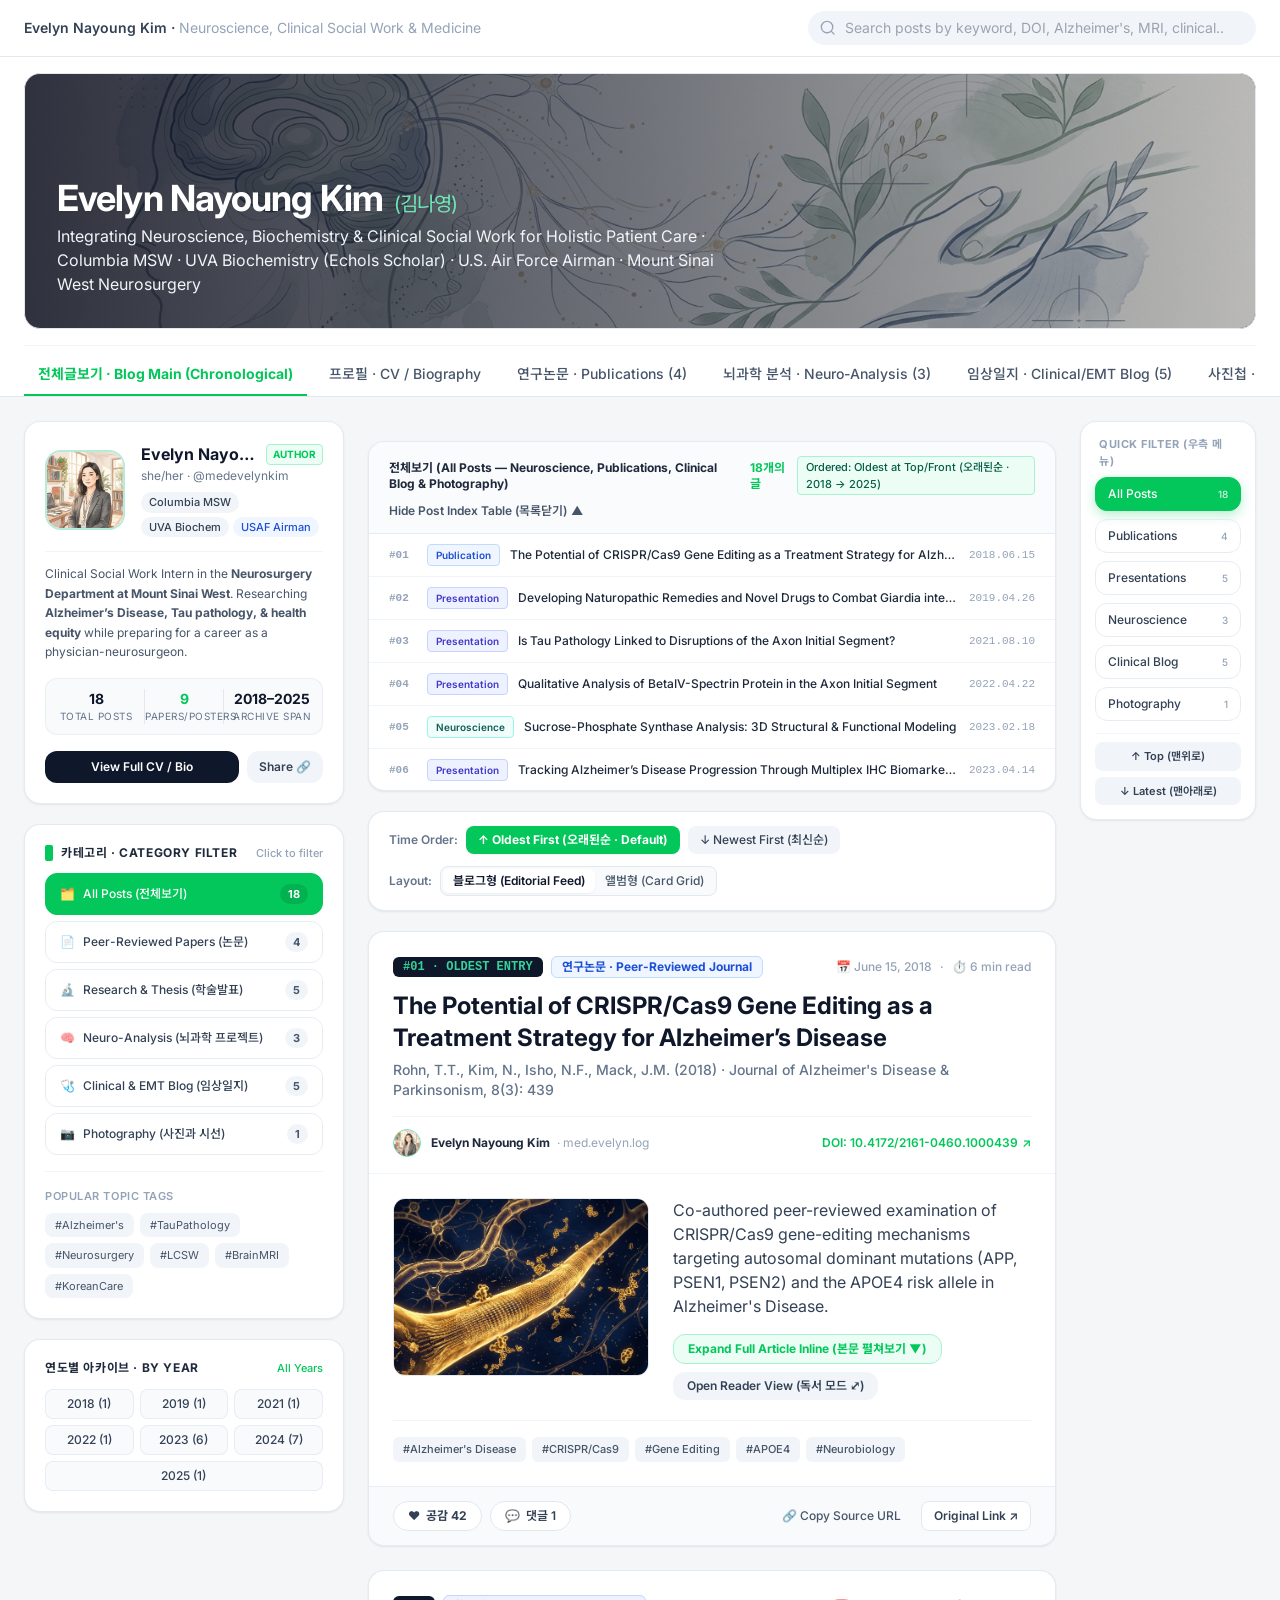
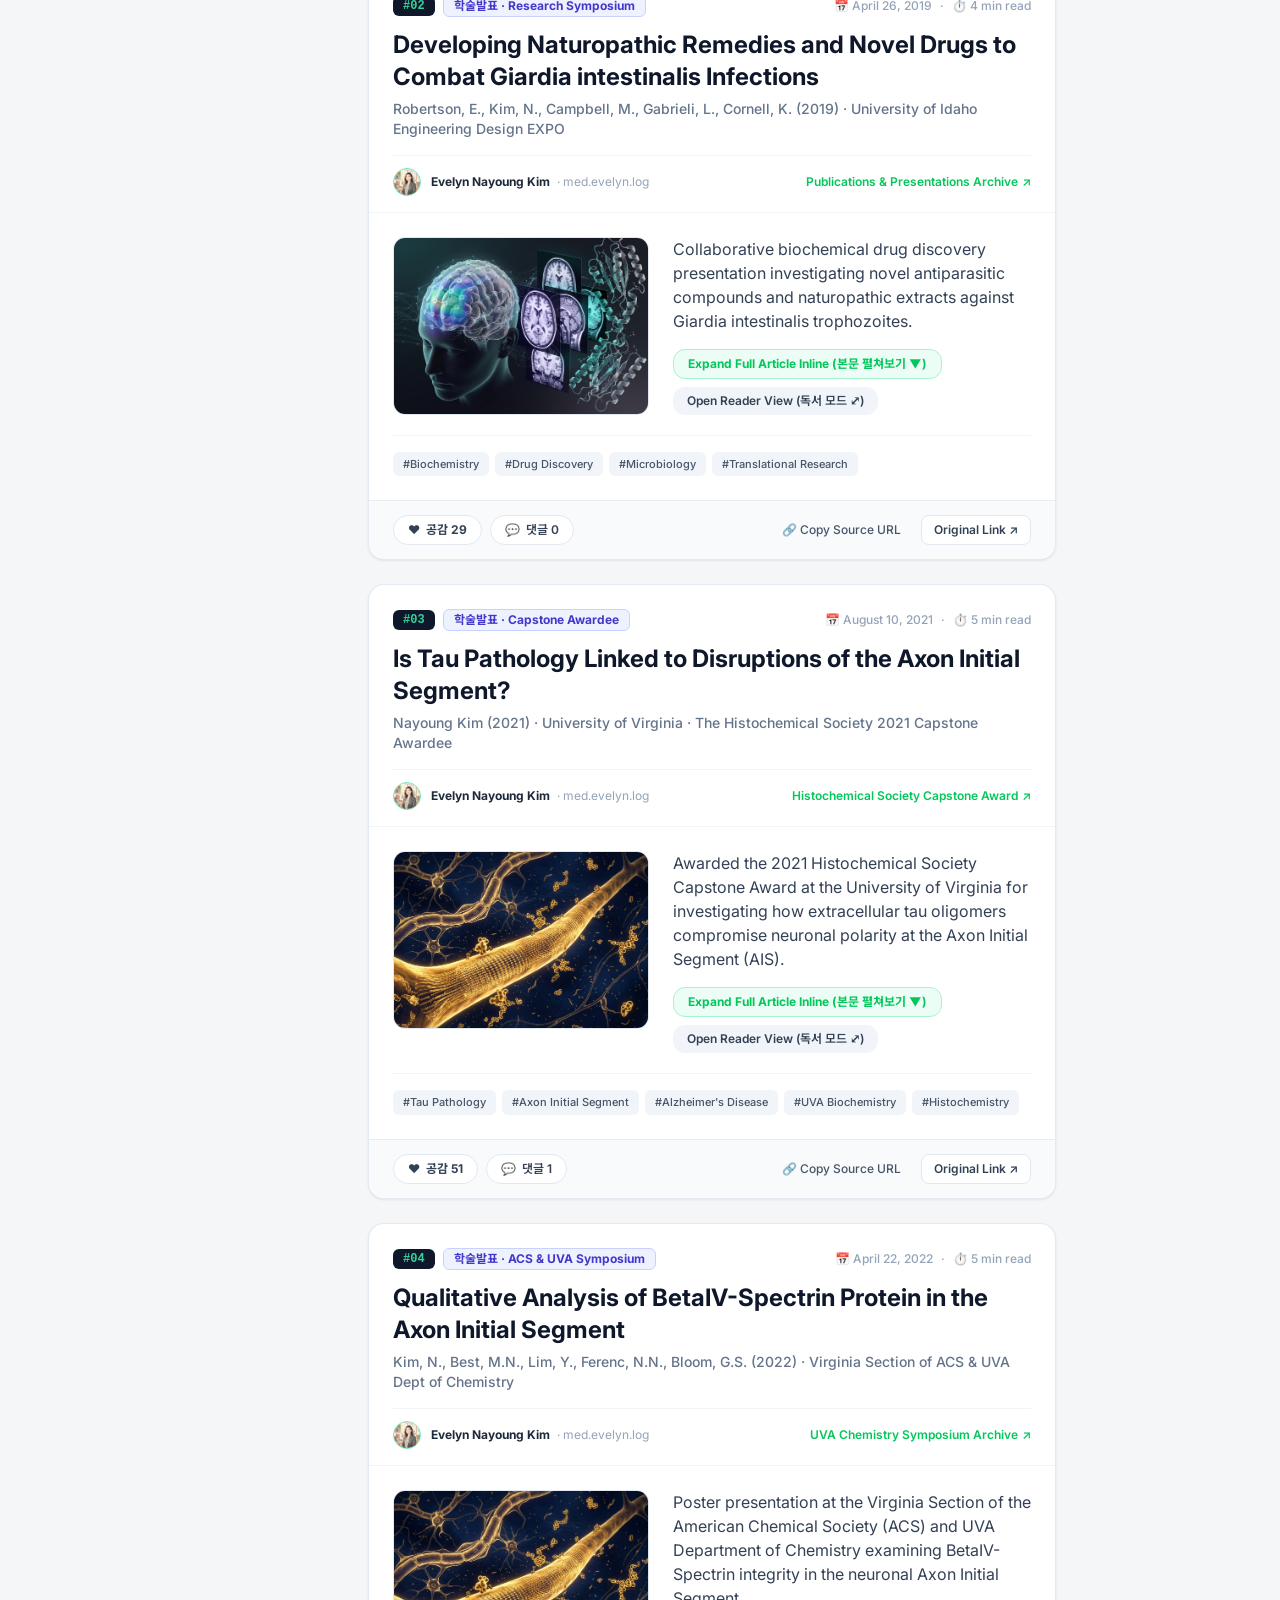
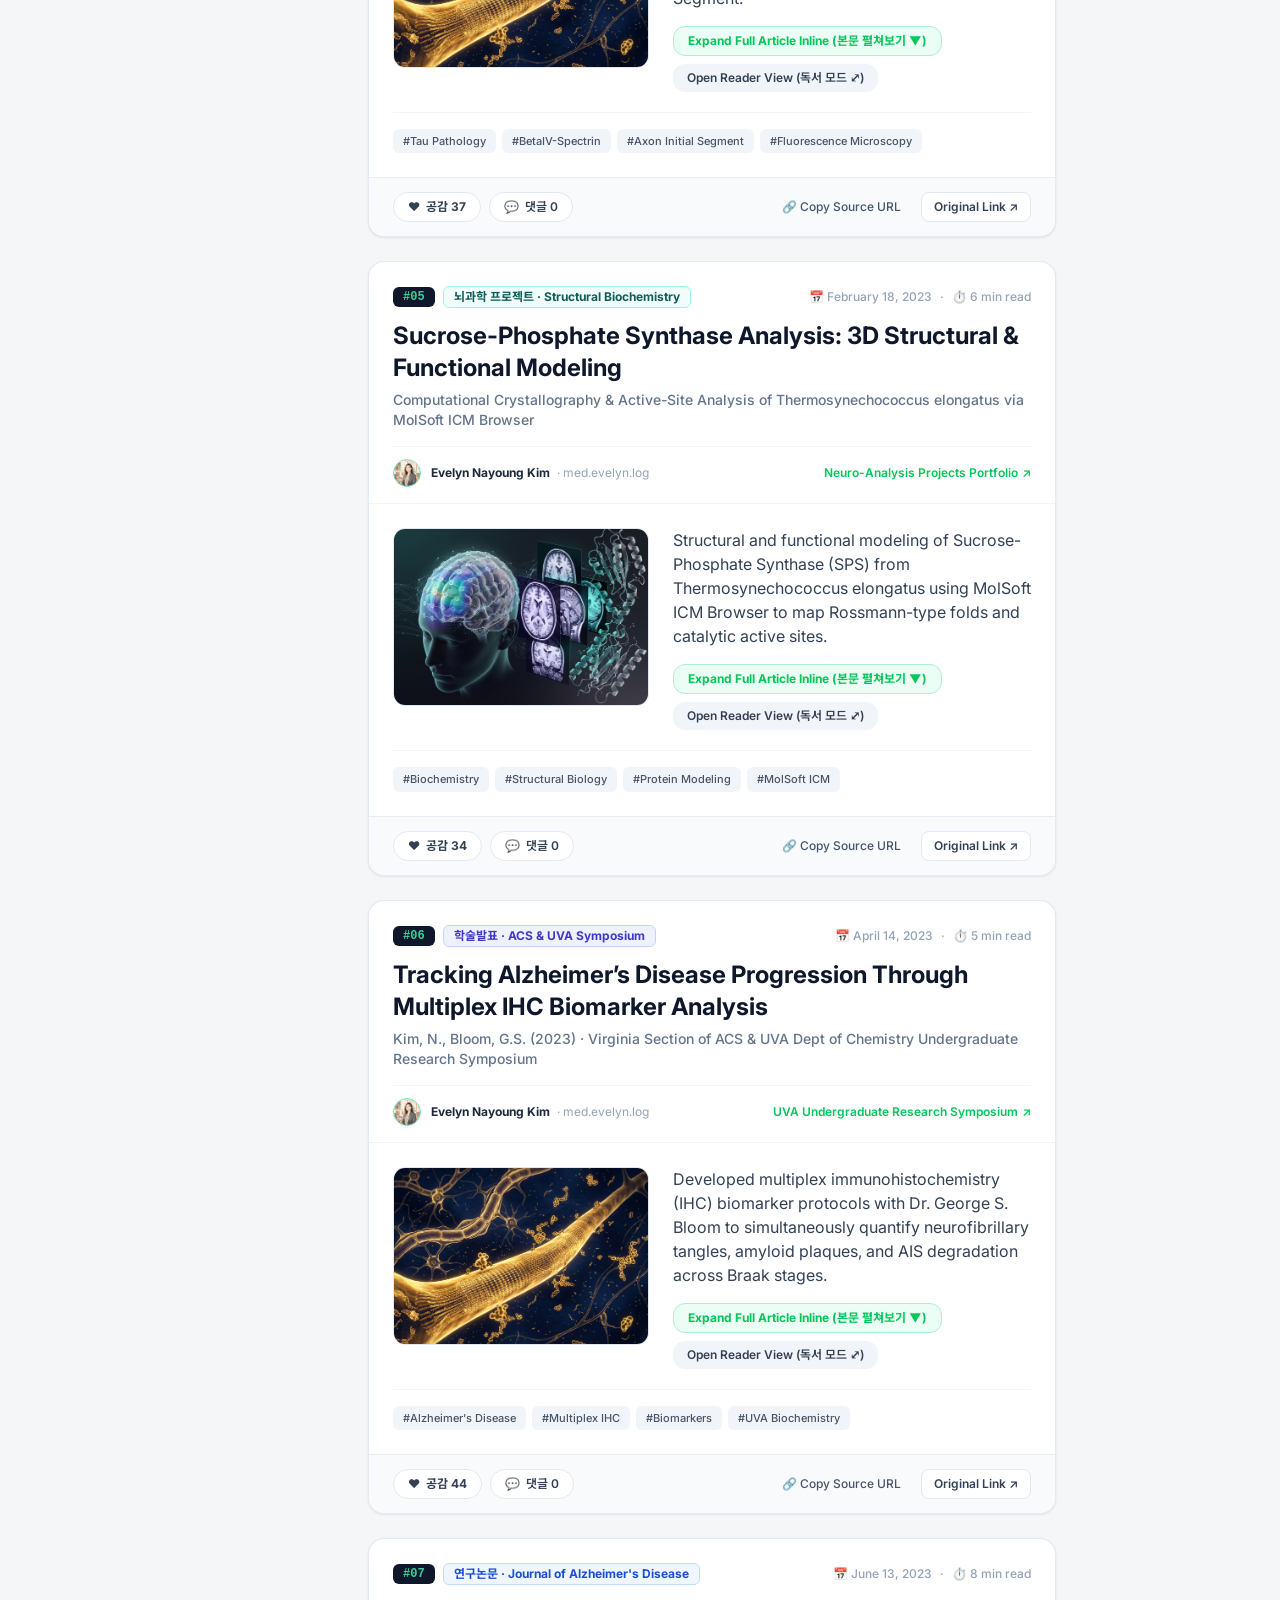
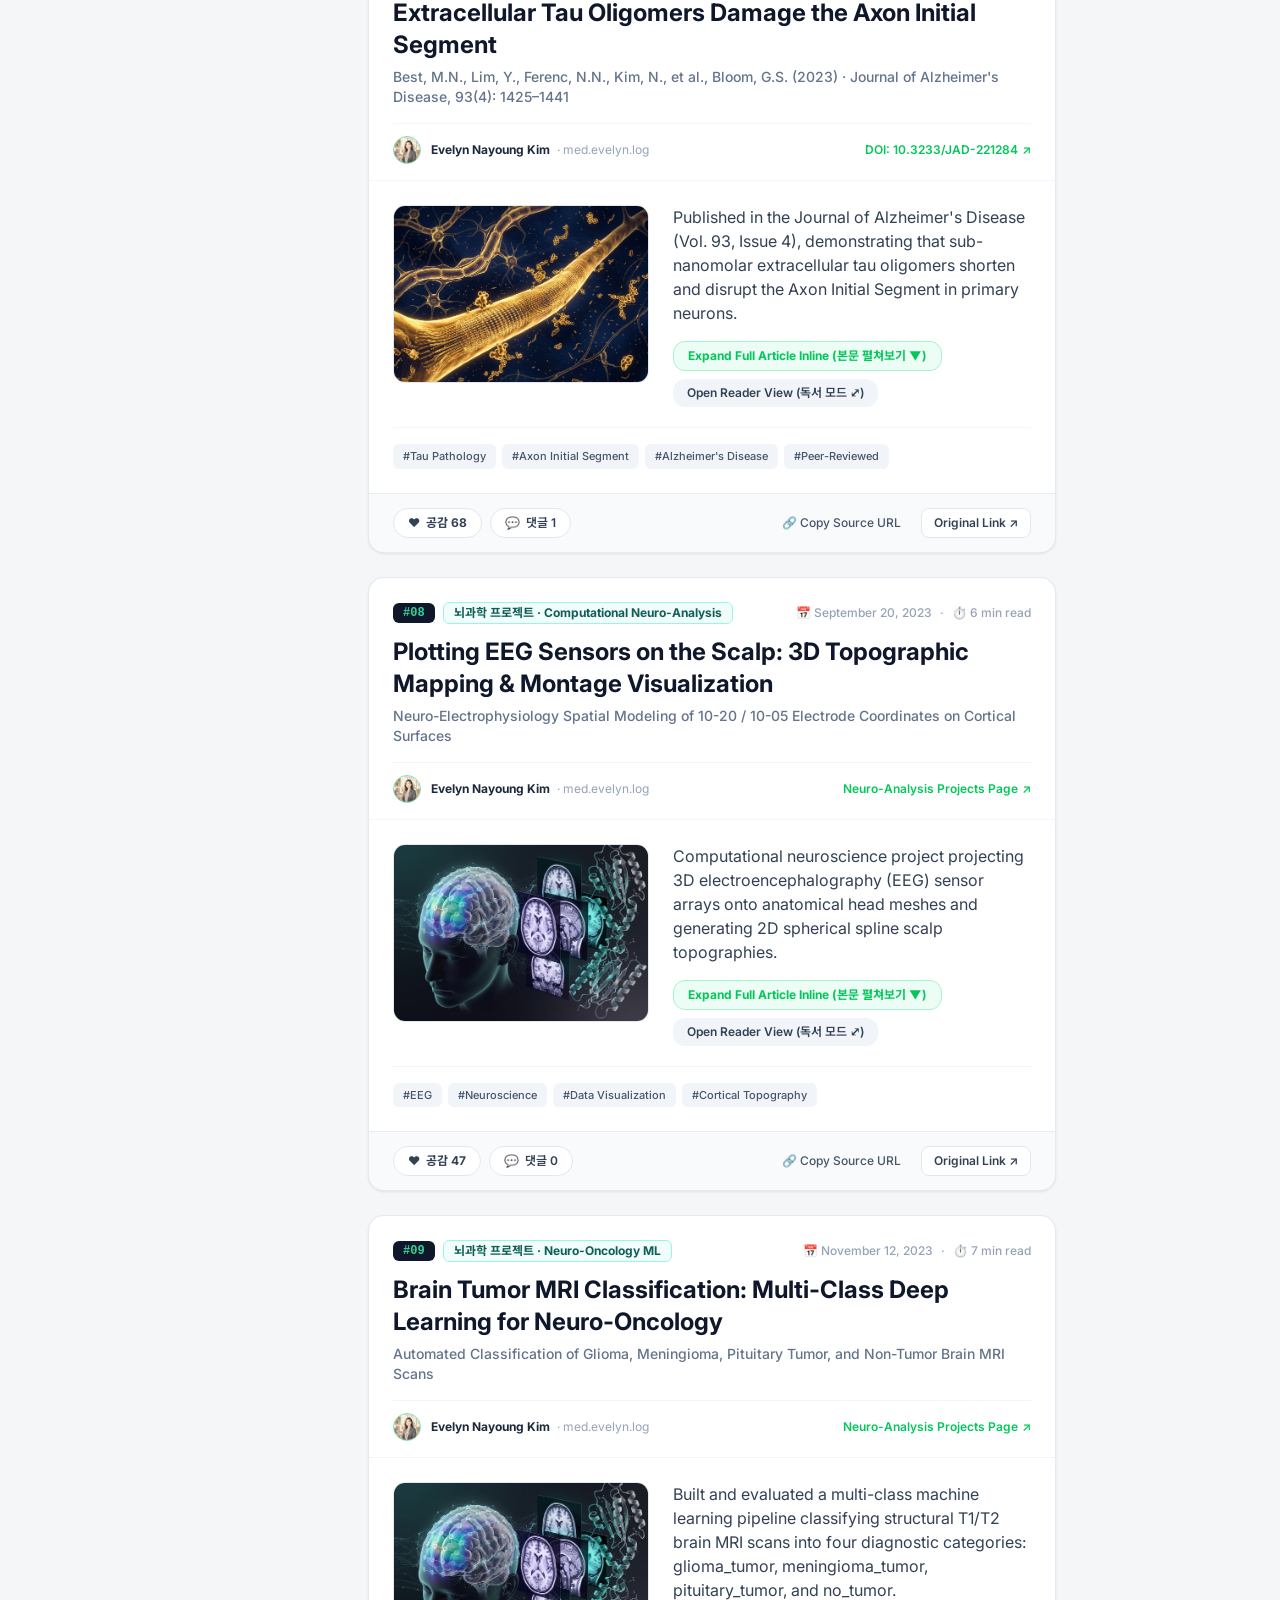
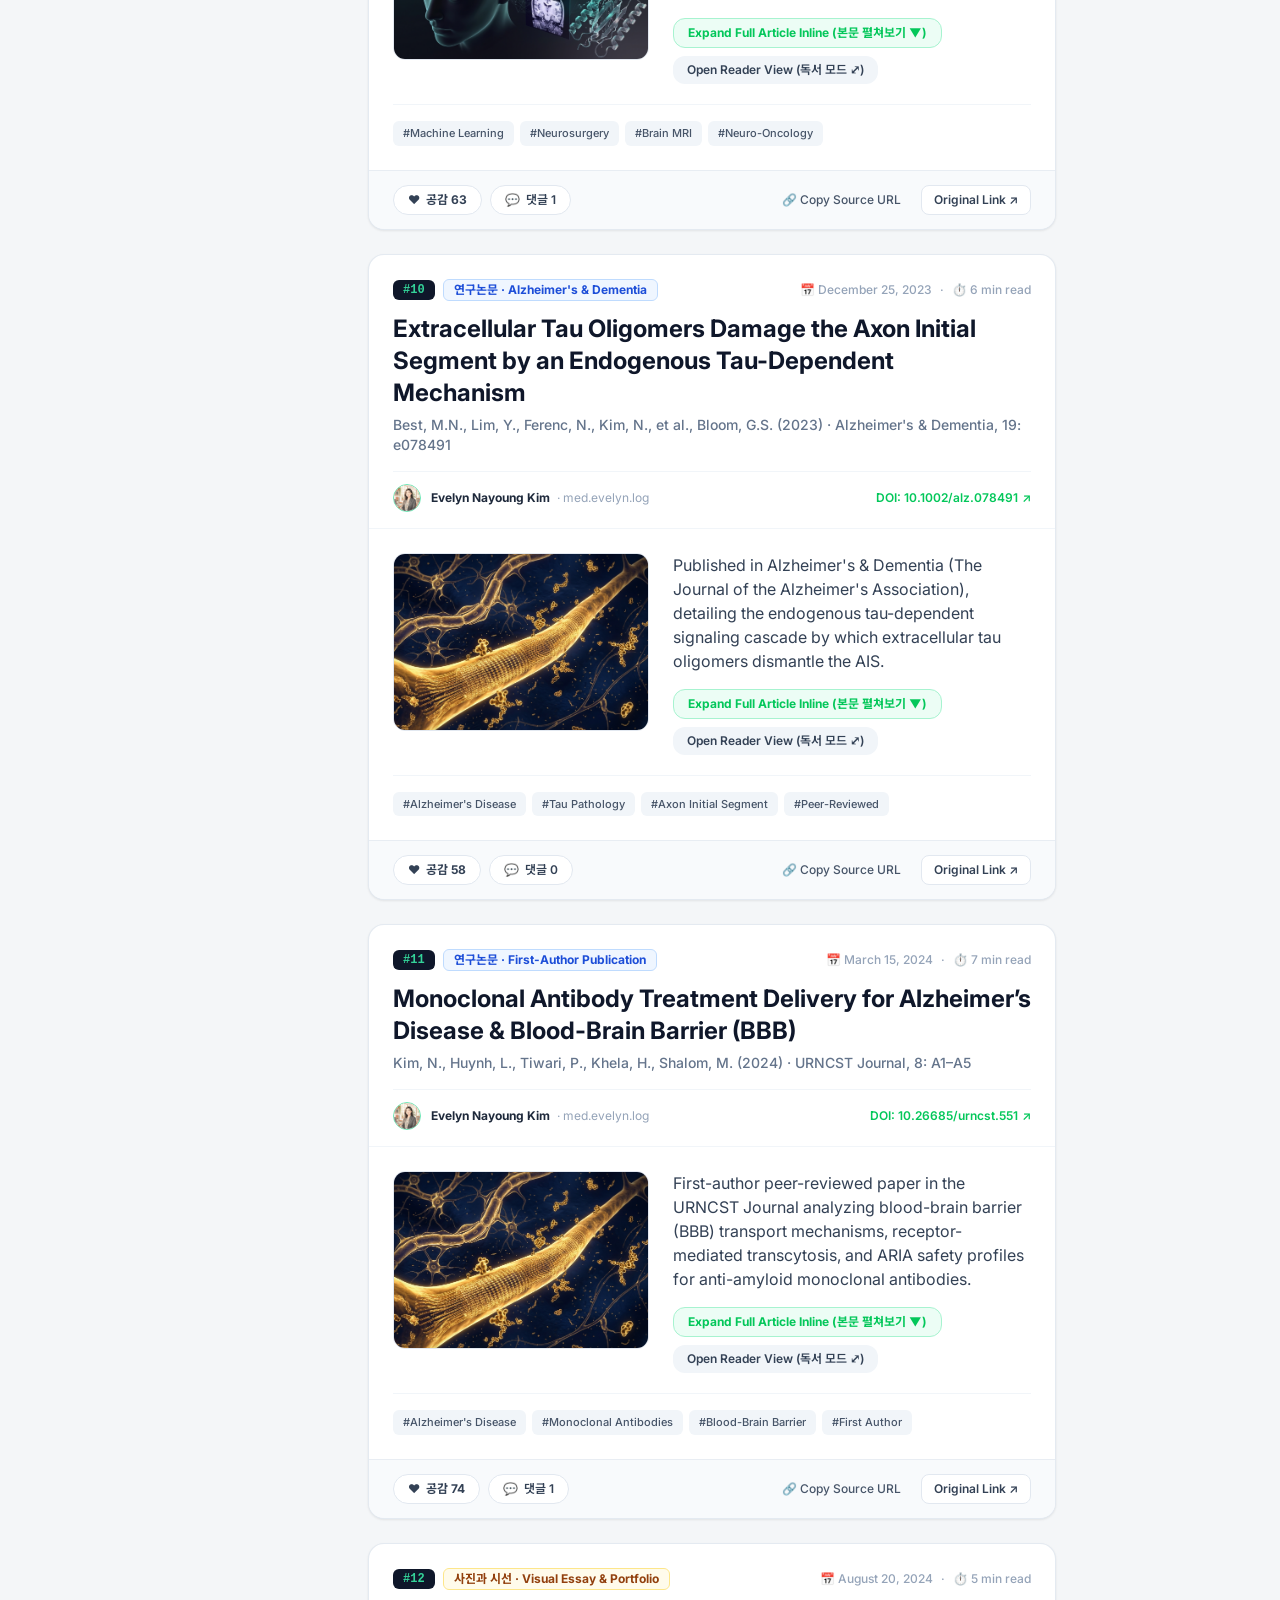
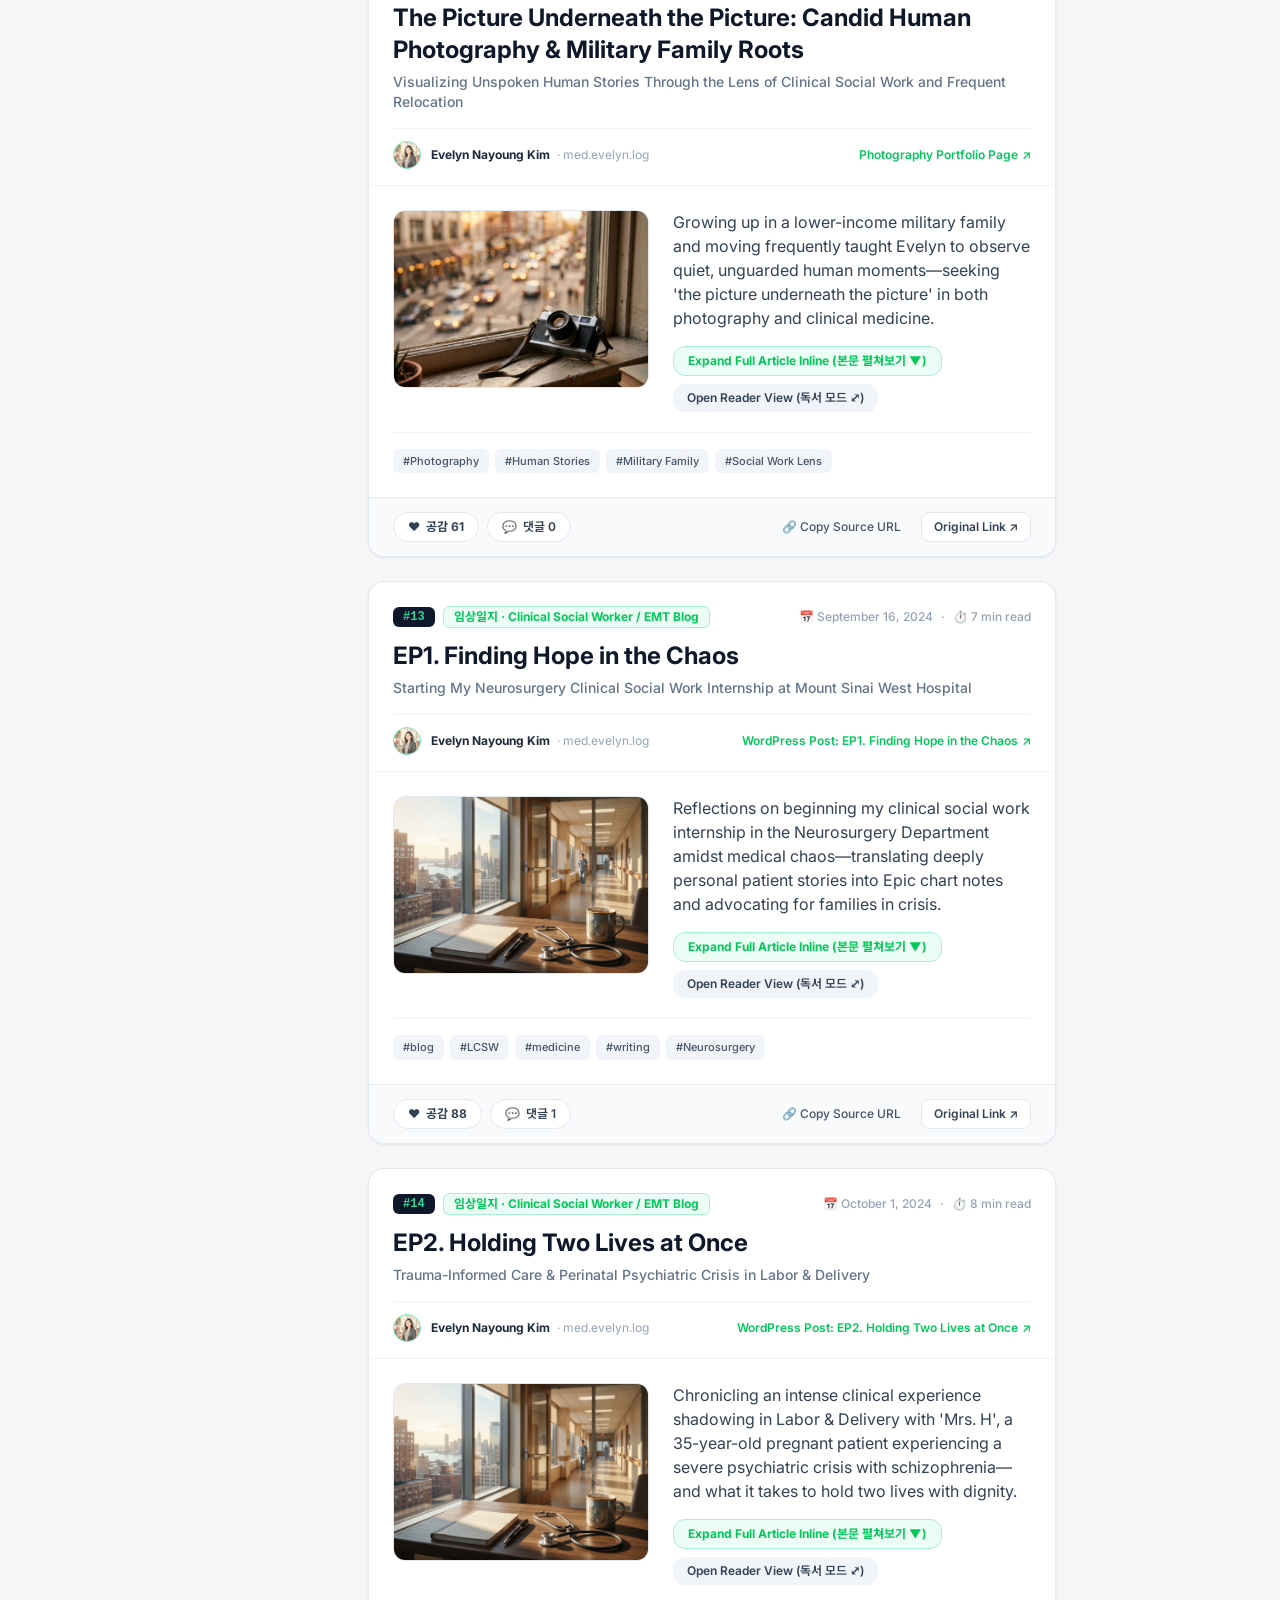
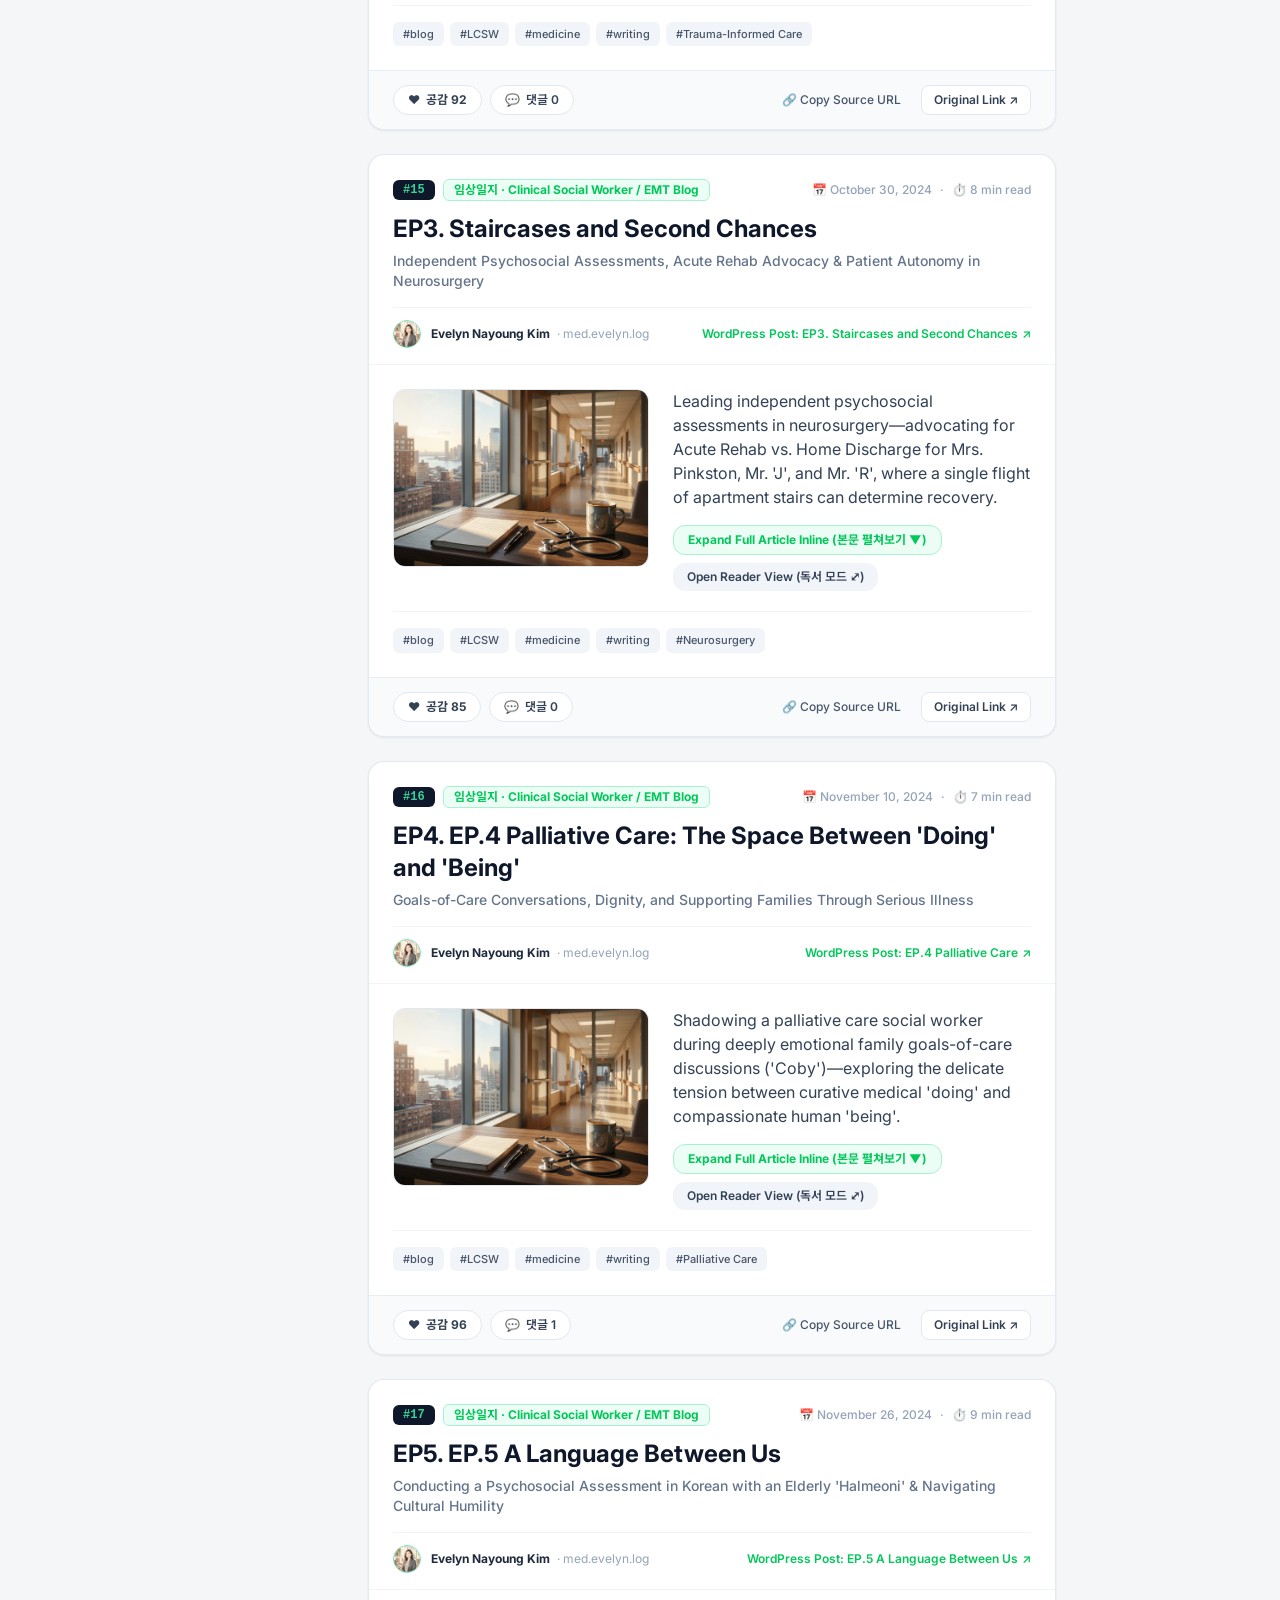
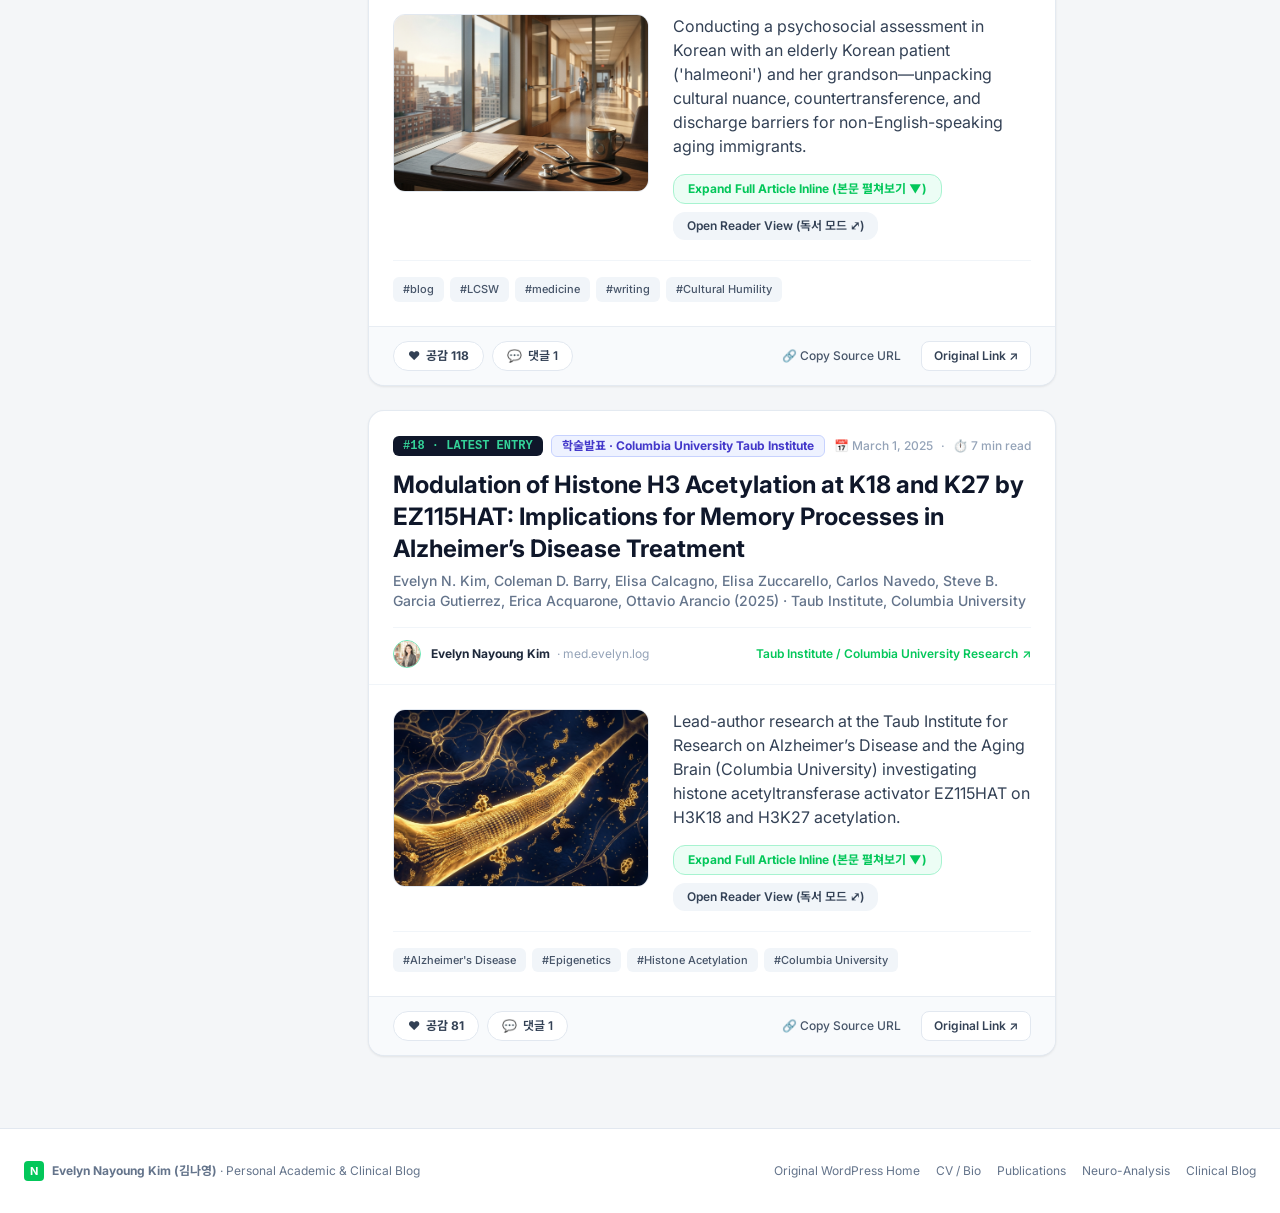
==== commit 9c0c3203: "Update root homepage with the simplified header and banner" ====
--- a/index.html
+++ b/index.html
@@ -120,11 +120,6 @@
     <div class="max-w-[1380px] mx-auto px-3 sm:px-6 h-14 flex items-center justify-between gap-3">
       <!-- Brand / Blog Identity -->
       <div class="flex items-center gap-2.5 min-w-0">
-        <button id="brandHomeBtn" type="button" class="flex items-center gap-2 group focus:outline-none" title="Return to All Posts (Oldest First)">
-          <span class="w-7 h-7 rounded bg-[#03C75A] text-white font-bold text-sm flex items-center justify-center tracking-tighter shadow-sm group-hover:bg-[#029e47] transition">N</span>
-          <span class="font-bold text-slate-900 tracking-tight text-sm sm:text-base truncate">blog</span>
-        </button>
-        <span class="text-slate-300">|</span>
         <button id="headerBlogTitleBtn" type="button" class="text-xs sm:text-sm font-semibold text-slate-700 hover:text-[#03C75A] truncate transition">
           Evelyn Nayoung Kim · <span class="text-slate-400 font-normal hidden md:inline">Neuroscience, Clinical Social Work &amp; Medicine</span>
         </button>
@@ -146,30 +141,6 @@
         </div>
       </div>
 
-      <!-- Right Controls: Sidebar Side Switcher, Neighbor Button, Original WP Link -->
-      <div class="flex items-center gap-2">
-        <div class="hidden lg:flex items-center bg-slate-100 p-0.5 rounded-lg border border-slate-200 text-xs">
-          <span class="px-2 py-1 text-slate-500 font-medium">Filter Dock:</span>
-          <button id="dockLeftBtn" type="button" class="px-2 py-1 rounded-md font-semibold bg-white text-slate-800 shadow-sm transition">Left</button>
-          <button id="dockRightBtn" type="button" class="px-2 py-1 rounded-md font-medium text-slate-600 hover:text-slate-900 transition">Right</button>
-        </div>
-
-        <button id="neighborAddBtn" type="button" class="inline-flex items-center gap-1.5 px-3 py-1.5 rounded-full text-xs font-semibold bg-[#03C75A] hover:bg-[#029e47] text-white shadow-sm transition">
-          <span id="neighborIcon">+</span>
-          <span id="neighborText">Add Neighbor (이웃추가)</span>
-        </button>
-
-        <a
-          href="https://medevelynkim.wordpress.com/"
-          target="_blank"
-          rel="noopener noreferrer"
-          class="hidden sm:inline-flex items-center gap-1 px-2.5 py-1.5 rounded-full text-xs font-medium text-slate-600 hover:text-slate-900 hover:bg-slate-100 border border-slate-200 transition"
-          title="Open original WordPress site"
-        >
-          <span>WordPress</span>
-          <svg class="w-3.5 h-3.5" fill="none" stroke="currentColor" stroke-width="2" viewBox="0 0 24 24"><path stroke-linecap="round" stroke-linejoin="round" d="M10 6H6a2 2 0 00-2 2v10a2 2 0 002 2h10a2 2 0 002-2v-4M14 4h6m0 0v6m0-6L10 14"/></svg>
-        </a>
-      </div>
     </div>
   </header>
 
@@ -186,19 +157,7 @@
         <div class="absolute inset-0 bg-gradient-to-r from-slate-950/80 via-slate-900/55 to-slate-900/20"></div>
 
         <!-- Overlay Blog Header Content -->
-        <div class="absolute inset-0 p-5 sm:p-8 flex flex-col justify-between text-white">
-          <div class="flex flex-wrap items-center justify-between gap-2">
-            <div class="inline-flex items-center gap-2 px-3 py-1 rounded-full bg-white/15 backdrop-blur-md text-xs font-medium tracking-wide border border-white/20">
-              <span class="w-2 h-2 rounded-full bg-[#03C75A]"></span>
-              <span>med.evelyn.log · Official Academic &amp; Clinical Blog</span>
-            </div>
-            <div class="flex items-center gap-3 text-xs text-slate-200 bg-black/35 backdrop-blur-md px-3 py-1 rounded-full border border-white/10">
-              <span>TODAY <strong class="text-[#03C75A] font-bold">184</strong></span>
-              <span class="text-white/30">|</span>
-              <span>TOTAL <strong class="text-white font-semibold">24,892</strong></span>
-            </div>
-          </div>
-
+        <div class="absolute inset-0 p-5 sm:p-8 flex flex-col justify-end text-white">
           <div class="max-w-3xl">
             <h1 class="text-2xl sm:text-3xl md:text-4xl font-bold tracking-tight text-white drop-shadow-sm">
               Evelyn Nayoung Kim <span class="font-normal text-emerald-300 text-lg sm:text-xl ml-1">(김나영)</span>
@@ -1209,7 +1168,7 @@
       renderAll();
 
       // Brand & Home Reset
-      document.getElementById("brandHomeBtn").addEventListener("click", resetAllFilters);
+      document.getElementById("brandHomeBtn")?.addEventListener("click", resetAllFilters);
       document.getElementById("headerBlogTitleBtn").addEventListener("click", resetAllFilters);
       document.getElementById("resetAllFiltersBtn").addEventListener("click", resetAllFilters);
 
@@ -1259,7 +1218,7 @@
       });
 
       // Neighbor Add Button
-      document.getElementById("neighborAddBtn").addEventListener("click", () => {
+      document.getElementById("neighborAddBtn")?.addEventListener("click", () => {
         state.neighborAdded = !state.neighborAdded;
         const icon = document.getElementById("neighborIcon");
         const txt = document.getElementById("neighborText");
@@ -1275,8 +1234,8 @@
       });
 
       // Sidebar Dock Left/Right Switcher
-      document.getElementById("dockLeftBtn").addEventListener("click", () => setSidebarDock("left"));
-      document.getElementById("dockRightBtn").addEventListener("click", () => setSidebarDock("right"));
+      document.getElementById("dockLeftBtn")?.addEventListener("click", () => setSidebarDock("left"));
+      document.getElementById("dockRightBtn")?.addEventListener("click", () => setSidebarDock("right"));
 
       // Directory Table Collapse Toggle
       document.getElementById("toggleDirectoryBtn").addEventListener("click", () => {
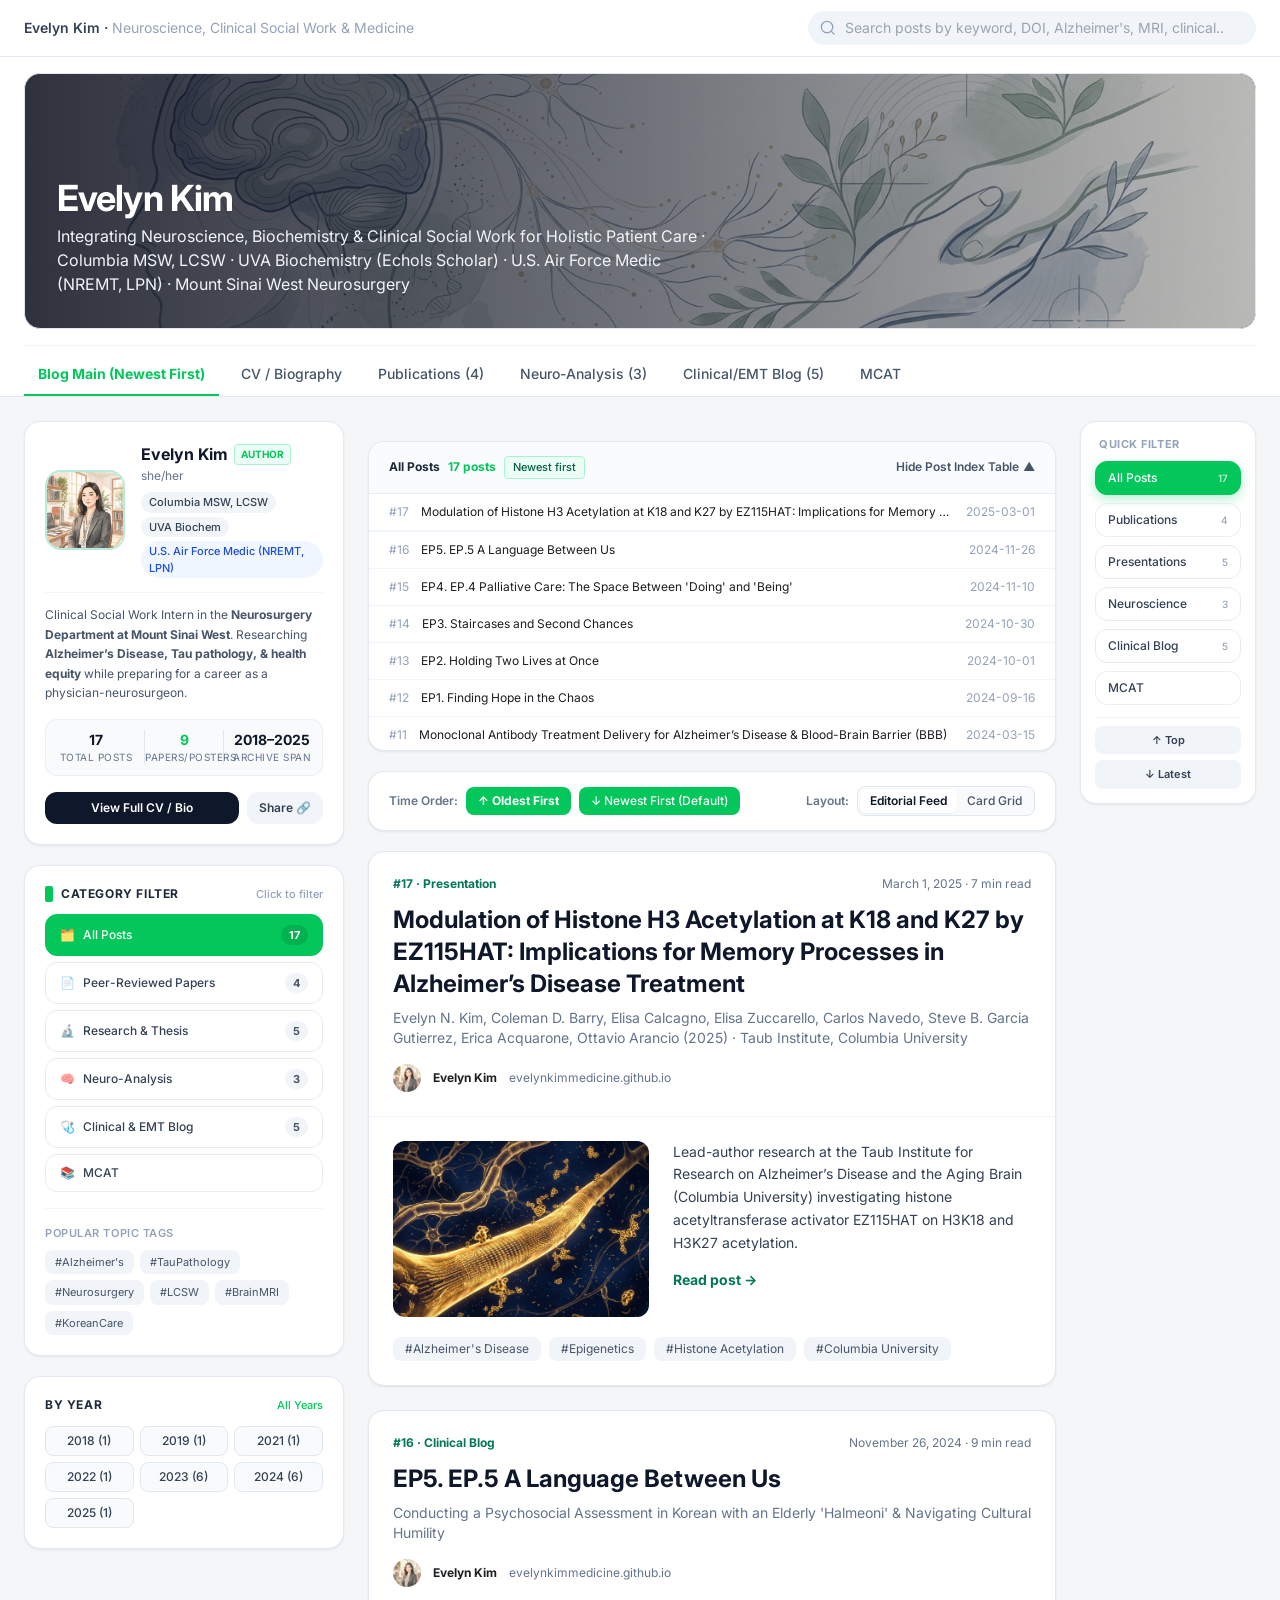
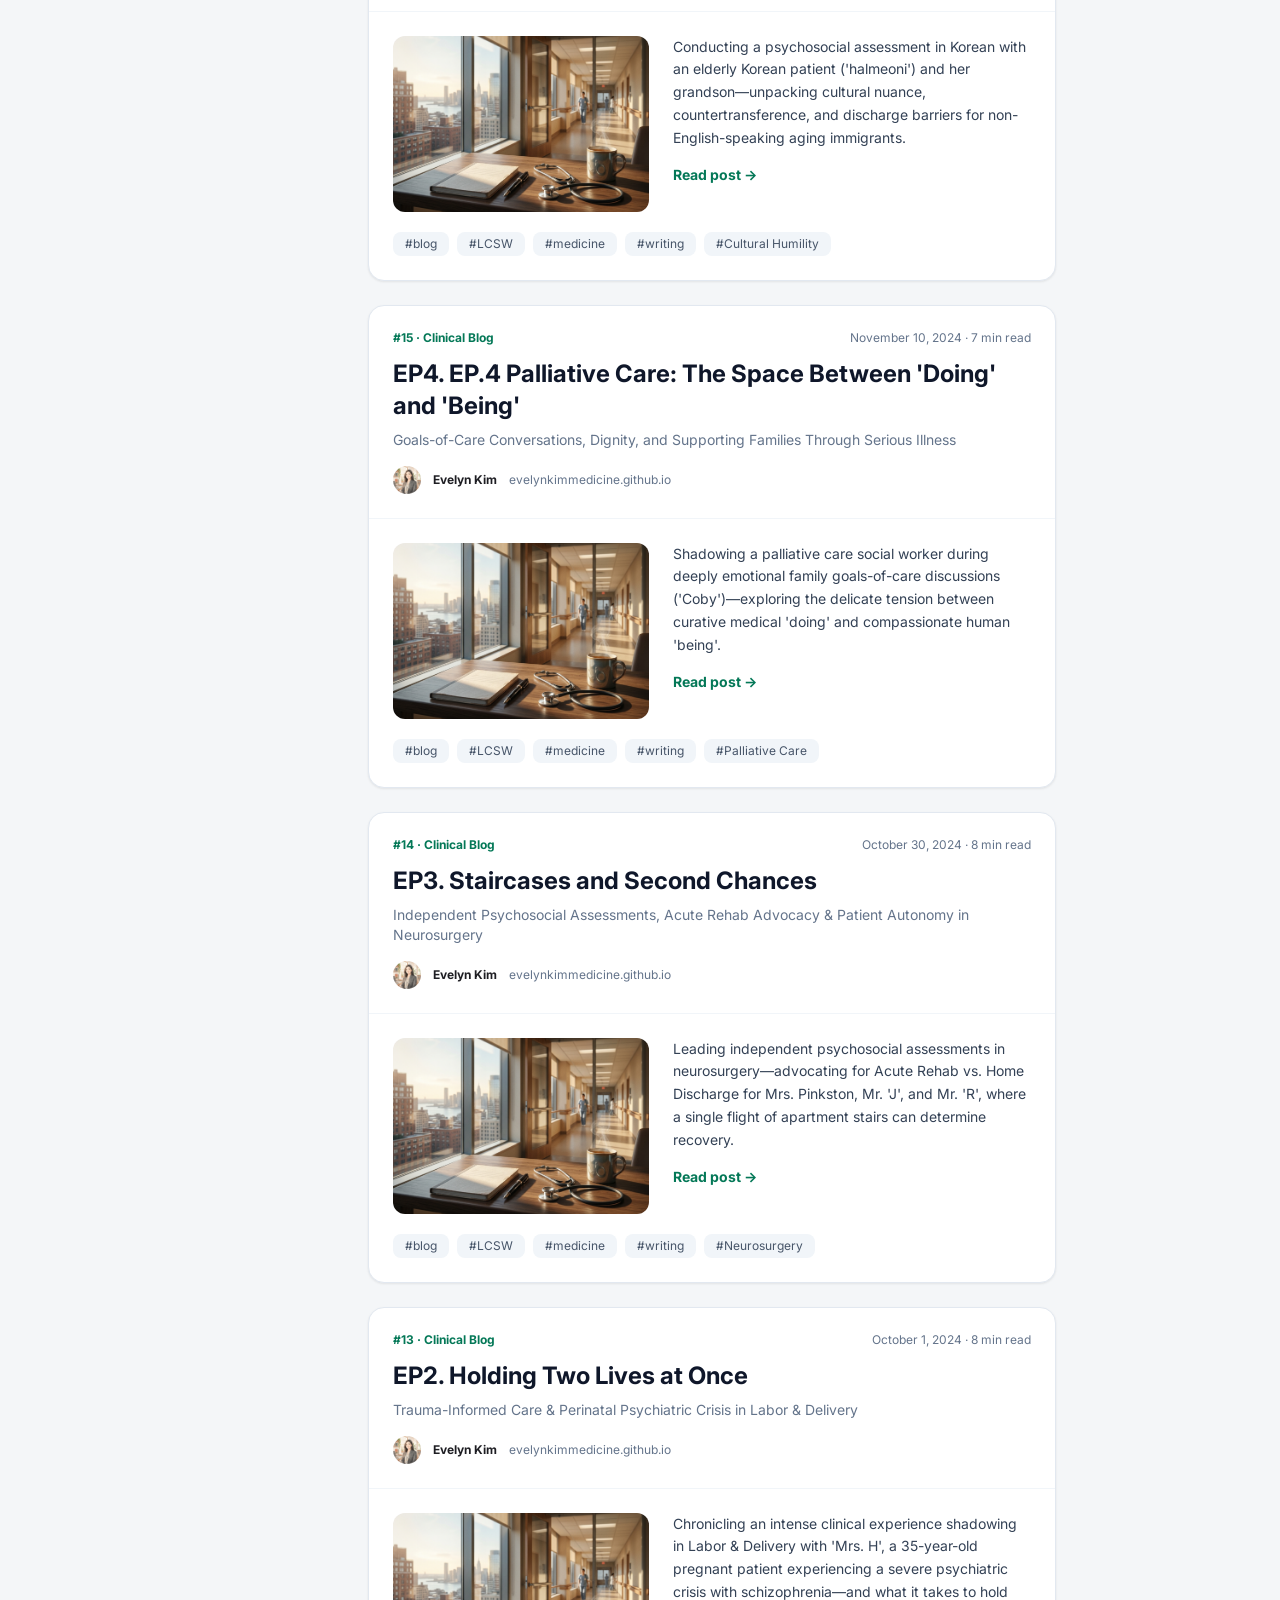
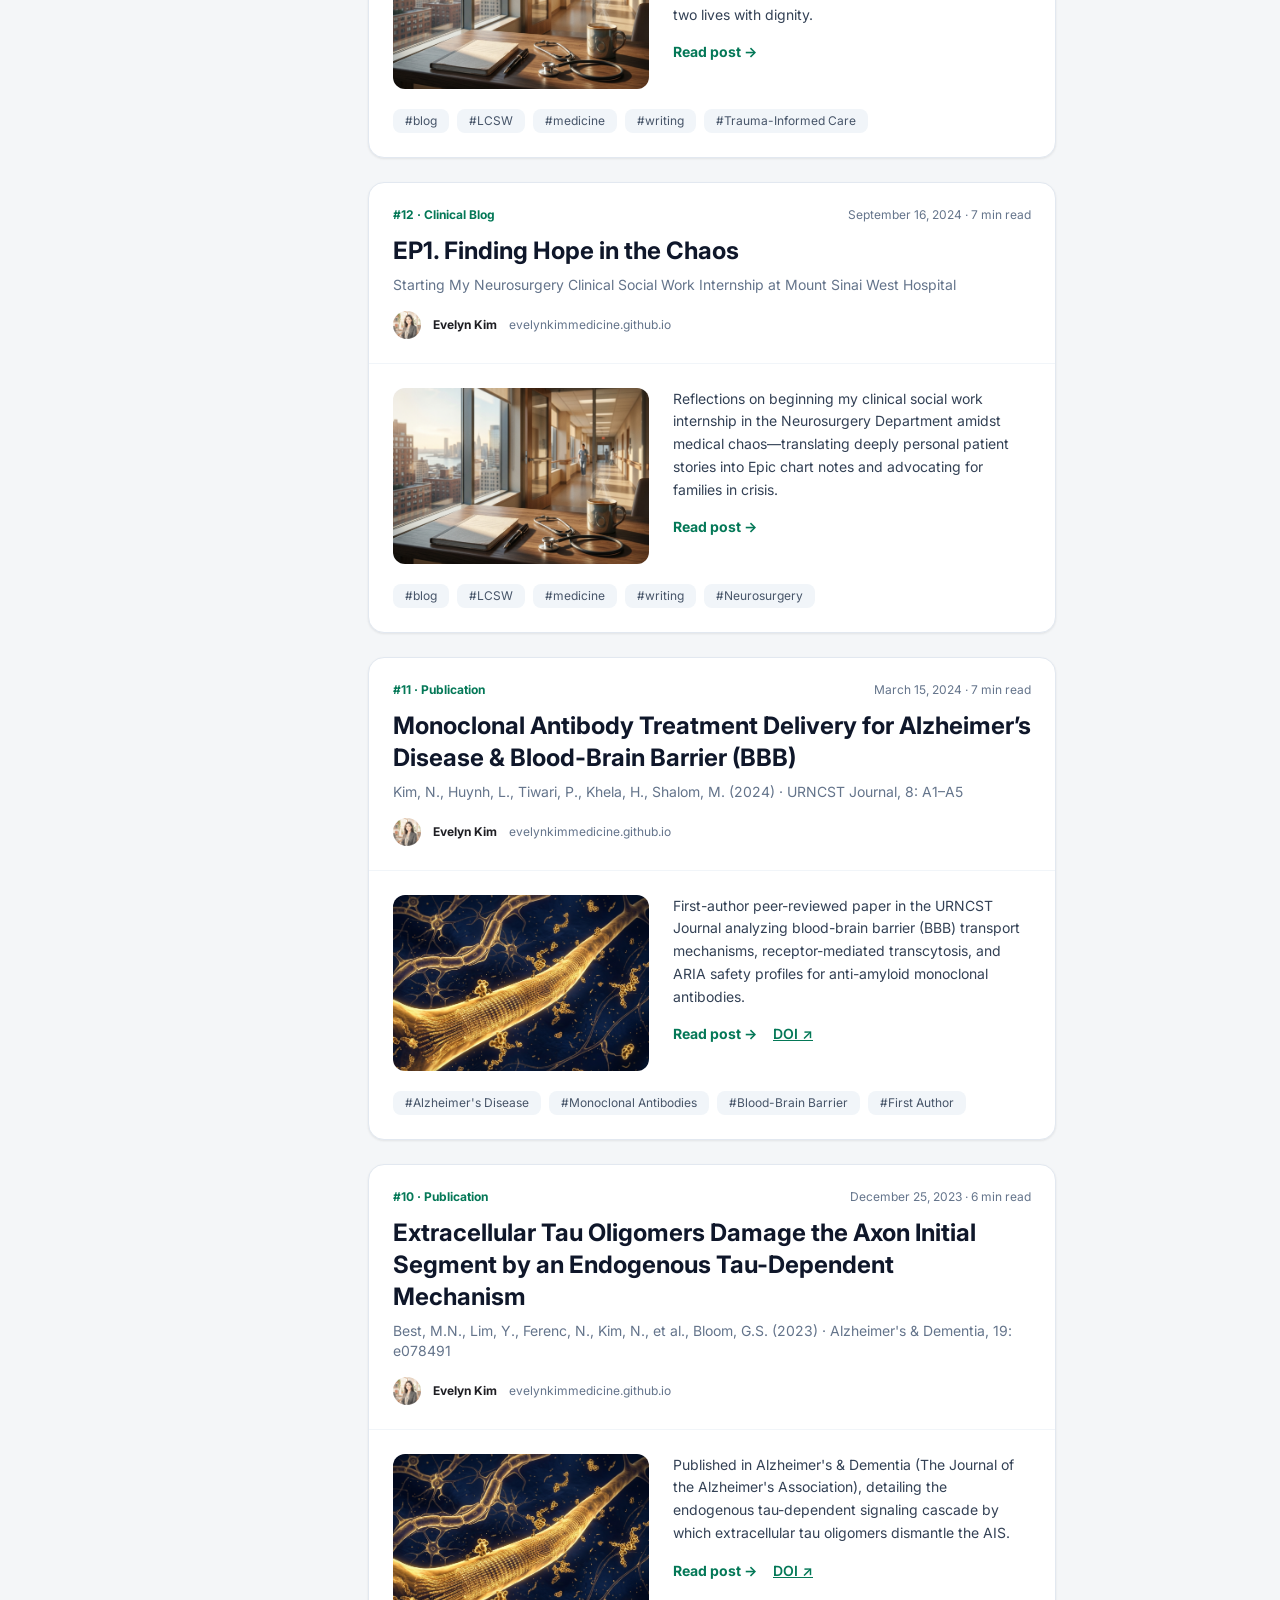
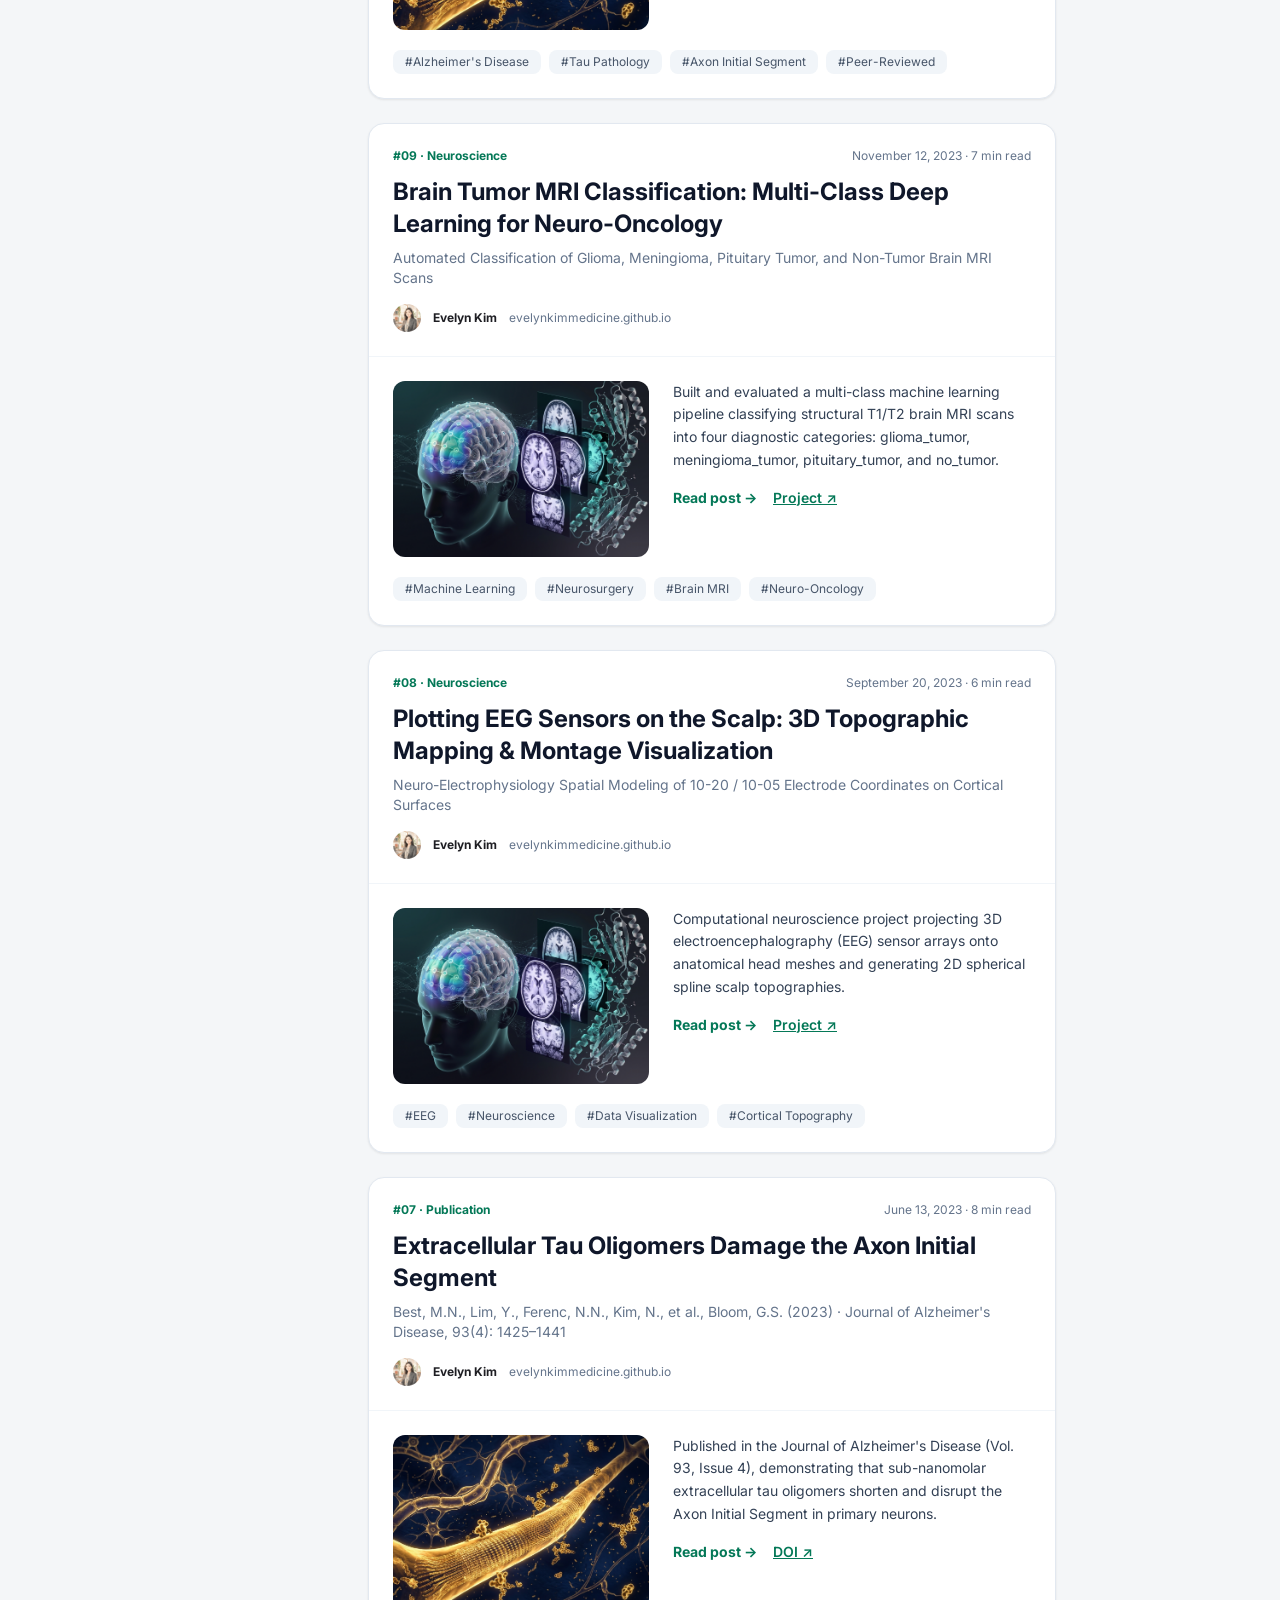
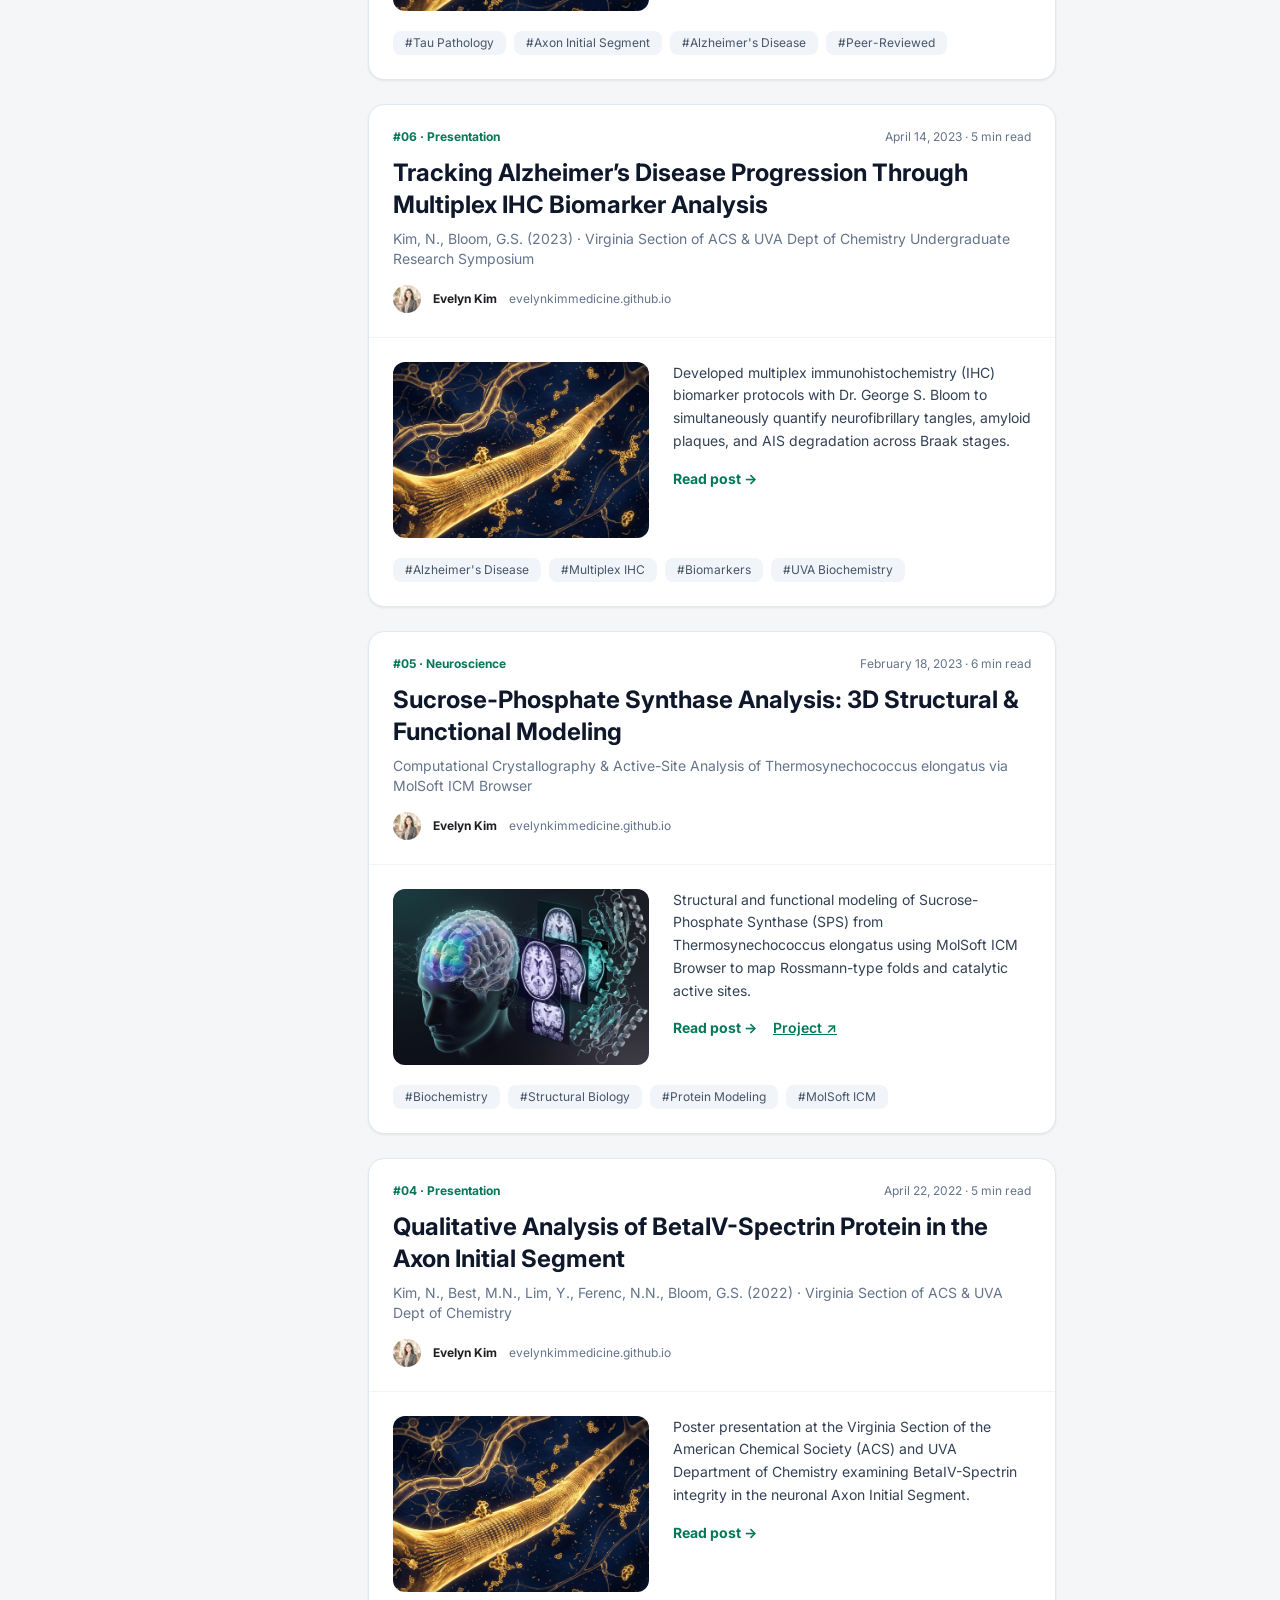
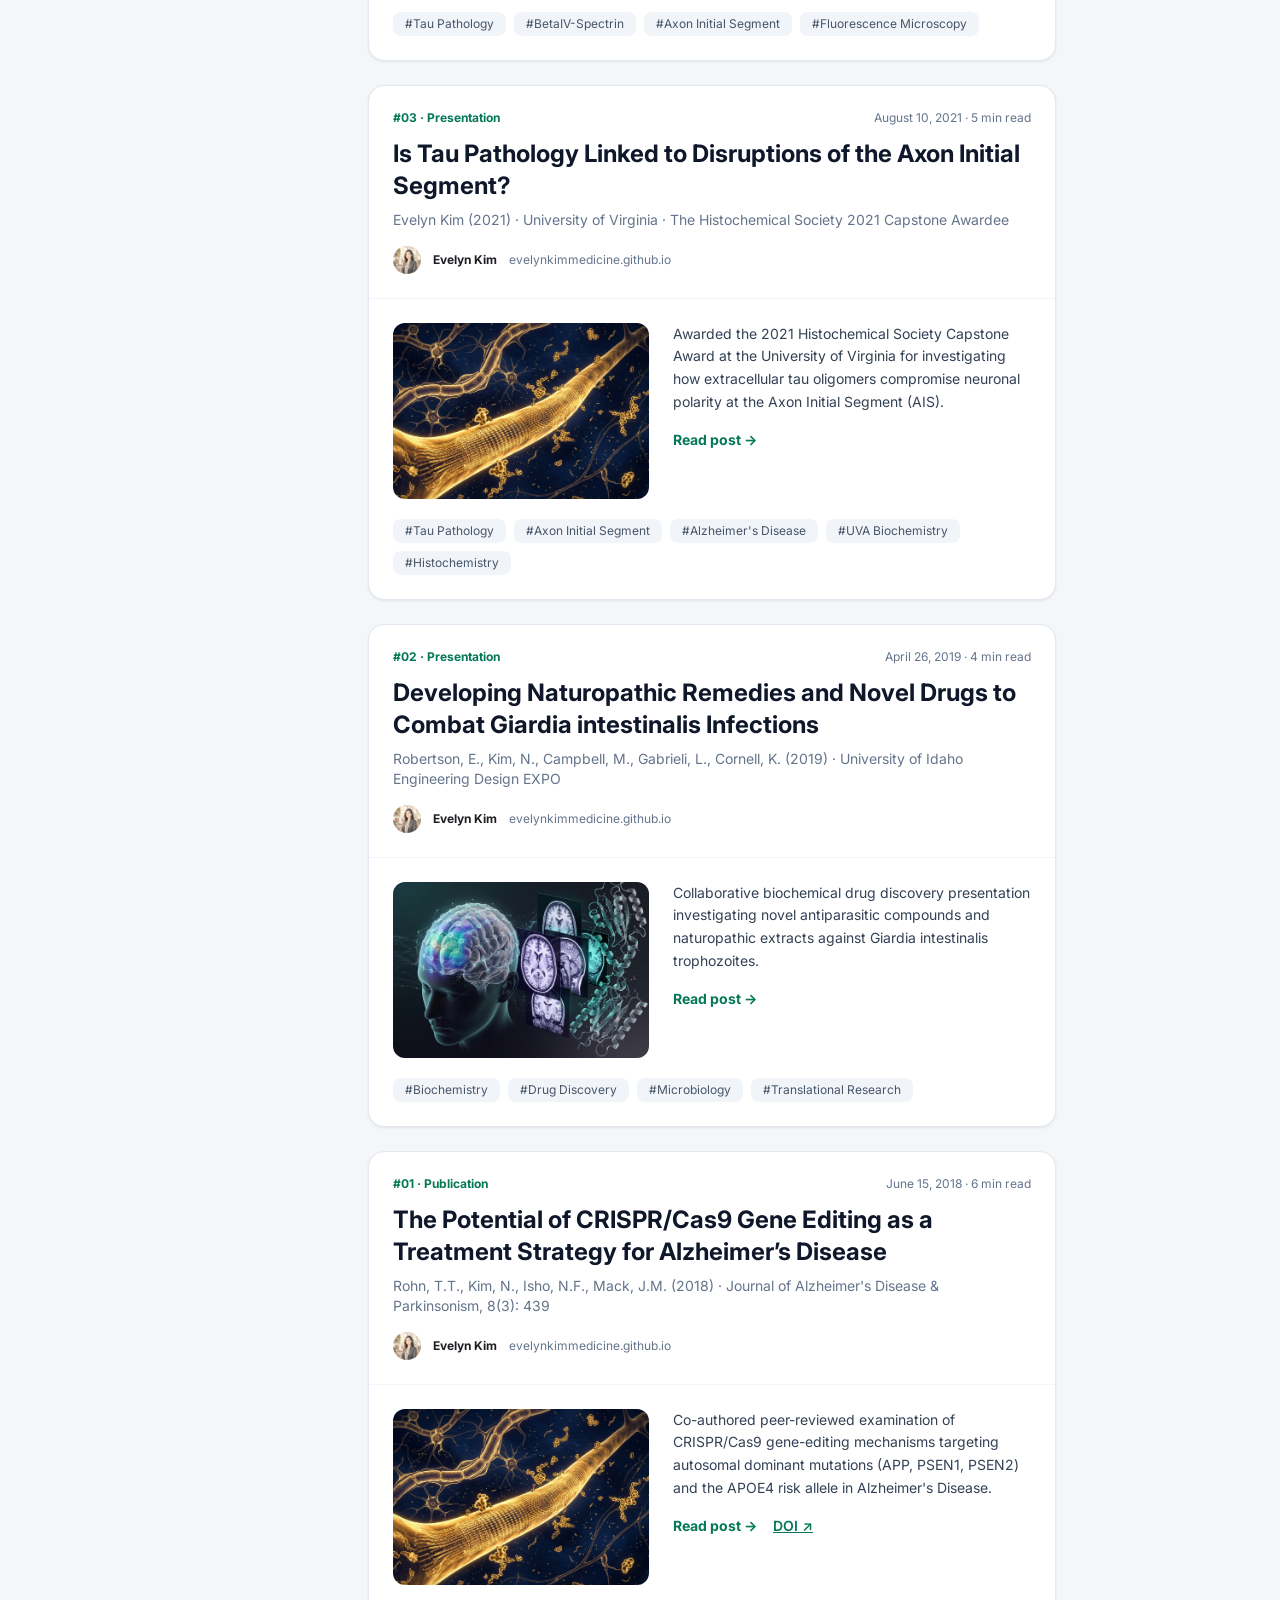
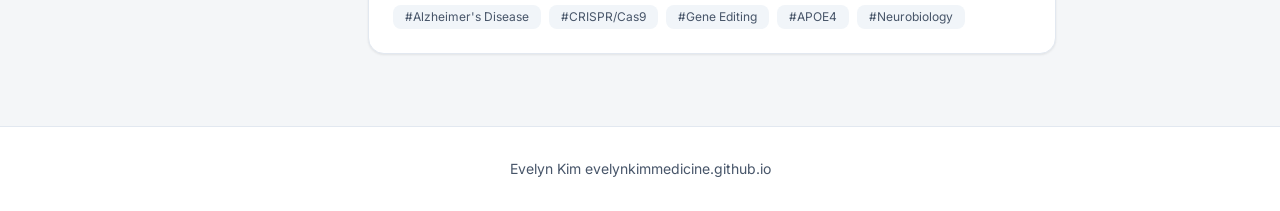
==== commit 555ba2cf: "Personalize English-only website, add MCAT, and simplify the blog" ====
--- a/index.html
+++ b/index.html
@@ -3,7 +3,7 @@
 <head>
   <meta charset="UTF-8" />
   <meta name="viewport" content="width=device-width, initial-scale=1.0" />
-  <title>Evelyn Nayoung Kim | Neuroscience &amp; Clinical Social Work</title>
+  <title>Evelyn Kim | Neuroscience &amp; Clinical Social Work</title>
   <script src="/assets/tailwind.js"></script>
   <link rel="preconnect" href="https://fonts.googleapis.com">
   <link rel="preconnect" href="https://fonts.gstatic.com" crossorigin>
@@ -97,22 +97,22 @@
       background: #94A3B8;
     }
   </style>
-<style>.post-prose ul{list-style:disc;padding-left:1.5rem;margin:1rem 0}.post-prose ol{list-style:decimal;padding-left:1.5rem;margin:1rem 0}.post-prose li{margin:.4rem 0}.post-prose h2{font-size:1.5rem;font-weight:700;margin:1.8rem 0 .8rem}.post-prose h3{font-size:1.2rem;font-weight:700;margin:1.5rem 0 .7rem}.post-prose a{color:#029e47;text-decoration:underline}.post-prose img{max-width:100%;height:auto;border-radius:.75rem}.post-prose pre{overflow:auto;padding:1rem;background:#f1f5f9;border-radius:.75rem}.post-prose table{display:block;overflow:auto;border-collapse:collapse;max-width:100%}.post-prose th,.post-prose td{border:1px solid #e2e8f0;padding:.5rem}</style><meta name="description" content="Explore Evelyn Nayoung Kim’s research publications, neuroscience projects, clinical social work reflections, biography, and photography.">
-<meta name="author" content="Evelyn Nayoung Kim">
+<style>.post-prose h1{font-size:2rem;font-weight:700;margin-bottom:1rem}.post-prose ul{list-style:disc;padding-left:1.5rem;margin:1rem 0}.post-prose ol{list-style:decimal;padding-left:1.5rem;margin:1rem 0}.post-prose li{margin:.4rem 0}.post-prose h2{font-size:1.5rem;font-weight:700;margin:1.8rem 0 .8rem}.post-prose h3{font-size:1.2rem;font-weight:700;margin:1.5rem 0 .7rem}.post-prose a{color:#029e47;text-decoration:underline}.post-prose img{max-width:100%;height:auto;border-radius:.75rem}.post-prose pre{overflow:auto;padding:1rem;background:#f1f5f9;border-radius:.75rem}.post-prose table{display:block;overflow:auto;border-collapse:collapse;max-width:100%}.post-prose th,.post-prose td{border:1px solid #e2e8f0;padding:.5rem}</style><meta name="description" content="Explore Evelyn Kim’s research publications, neuroscience projects, clinical social work reflections, biography, and MCAT resources.">
+<meta name="author" content="Evelyn Kim">
 <meta name="robots" content="index, follow, max-image-preview:large">
 <meta name="twitter:card" content="summary_large_image">
-<meta name="twitter:title" content="Evelyn Nayoung Kim | Neuroscience &amp; Clinical Social Work">
-<meta name="twitter:description" content="Explore Evelyn Nayoung Kim’s research publications, neuroscience projects, clinical social work reflections, biography, and photography.">
+<meta name="twitter:title" content="Evelyn Kim | Neuroscience &amp; Clinical Social Work">
+<meta name="twitter:description" content="Explore Evelyn Kim’s research publications, neuroscience projects, clinical social work reflections, biography, and MCAT resources.">
 <meta name="twitter:image" content="https://evelynkimmedicine.github.io/photos/blog-header.jpg">
 <meta property="og:type" content="website">
-<meta property="og:title" content="Evelyn Nayoung Kim | Neuroscience &amp; Clinical Social Work">
-<meta property="og:description" content="Explore Evelyn Nayoung Kim’s research publications, neuroscience projects, clinical social work reflections, biography, and photography.">
+<meta property="og:title" content="Evelyn Kim | Neuroscience &amp; Clinical Social Work">
+<meta property="og:description" content="Explore Evelyn Kim’s research publications, neuroscience projects, clinical social work reflections, biography, and MCAT resources.">
 <meta property="og:url" content="https://evelynkimmedicine.github.io/">
-<meta property="og:site_name" content="Evelyn Nayoung Kim">
+<meta property="og:site_name" content="Evelyn Kim">
 <meta property="og:image" content="https://evelynkimmedicine.github.io/photos/blog-header.jpg">
 <link rel="canonical" href="https://evelynkimmedicine.github.io/">
 <link rel="icon" type="image/svg+xml" href="/assets/favicon.svg">
-<script type="application/ld+json">{"@context": "https://schema.org", "@type": "ProfilePage", "url": "https://evelynkimmedicine.github.io/", "name": "Evelyn Nayoung Kim", "mainEntity": {"@type": "Person", "name": "Evelyn Nayoung Kim", "alternateName": "김나영", "url": "https://evelynkimmedicine.github.io/"}}</script></head>
+<script type="application/ld+json">{"@context": "https://schema.org", "@type": "ProfilePage", "url": "https://evelynkimmedicine.github.io/", "name": "Evelyn Kim", "mainEntity": {"@type": "Person", "name": "Evelyn Kim", "url": "https://evelynkimmedicine.github.io/"}}</script></head>
 <body class="min-h-screen flex flex-col selection:bg-emerald-100 selection:text-emerald-900">
 
   <!-- TOP NAVER BLOG UTILITY BAR -->
@@ -121,11 +121,11 @@
       <!-- Brand / Blog Identity -->
       <div class="flex items-center gap-2.5 min-w-0">
         <button id="headerBlogTitleBtn" type="button" class="text-xs sm:text-sm font-semibold text-slate-700 hover:text-[#03C75A] truncate transition">
-          Evelyn Nayoung Kim · <span class="text-slate-400 font-normal hidden md:inline">Neuroscience, Clinical Social Work &amp; Medicine</span>
-        </button>
-      </div>
-
-      <!-- Center: Quick Search & Chronological Indicator -->
+          Evelyn Kim · <span class="text-slate-400 font-normal hidden md:inline">Neuroscience, Clinical Social Work &amp; Medicine</span>
+        </button>
+      </div>
+
+      <!-- Center: Quick Search & Newest First Indicator -->
       <div class="flex-1 max-w-md hidden sm:flex items-center">
         <div class="relative w-full">
           <input
@@ -160,10 +160,10 @@
         <div class="absolute inset-0 p-5 sm:p-8 flex flex-col justify-end text-white">
           <div class="max-w-3xl">
             <h1 class="text-2xl sm:text-3xl md:text-4xl font-bold tracking-tight text-white drop-shadow-sm">
-              Evelyn Nayoung Kim <span class="font-normal text-emerald-300 text-lg sm:text-xl ml-1">(김나영)</span>
+              Evelyn Kim <span class="font-normal text-emerald-300 text-lg sm:text-xl ml-1"></span>
             </h1>
             <p class="mt-1.5 text-xs sm:text-sm md:text-base text-slate-100 max-w-2xl leading-relaxed">
-              Integrating Neuroscience, Biochemistry &amp; Clinical Social Work for Holistic Patient Care · Columbia MSW · UVA Biochemistry (Echols Scholar) · U.S. Air Force Airman · Mount Sinai West Neurosurgery
+              Integrating Neuroscience, Biochemistry &amp; Clinical Social Work for Holistic Patient Care · Columbia MSW, LCSW · UVA Biochemistry (Echols Scholar) · U.S. Air Force Medic (NREMT, LPN) · Mount Sinai West Neurosurgery
             </p>
           </div>
         </div>
@@ -172,24 +172,17 @@
       <!-- Naver Blog Classic Sub-Navigation Bar -->
       <div class="mt-4 flex flex-wrap items-center justify-between gap-3 border-t border-slate-100 pt-2">
         <nav class="flex items-center gap-1 sm:gap-2 overflow-x-auto no-scrollbar" aria-label="Main blog sections">
-          <button id="tabMainBlog" type="button" class="nav-tab-btn px-3.5 py-2.5 text-xs sm:text-sm font-bold text-[#03C75A] border-b-2 border-[#03C75A] whitespace-nowrap transition">
-            전체글보기 · Blog Main (Chronological)
-          </button>
-          <button id="tabCvAbout" type="button" class="nav-tab-btn px-3.5 py-2.5 text-xs sm:text-sm font-medium text-slate-600 hover:text-slate-900 border-b-2 border-transparent whitespace-nowrap transition">
-            프로필 · CV / Biography
-          </button>
-          <button id="tabPublications" type="button" class="nav-tab-btn px-3.5 py-2.5 text-xs sm:text-sm font-medium text-slate-600 hover:text-slate-900 border-b-2 border-transparent whitespace-nowrap transition">
-            연구논문 · Publications (4)
-          </button>
-          <button id="tabNeuroProjects" type="button" class="nav-tab-btn px-3.5 py-2.5 text-xs sm:text-sm font-medium text-slate-600 hover:text-slate-900 border-b-2 border-transparent whitespace-nowrap transition">
-            뇌과학 분석 · Neuro-Analysis (3)
-          </button>
-          <button id="tabClinicalBlog" type="button" class="nav-tab-btn px-3.5 py-2.5 text-xs sm:text-sm font-medium text-slate-600 hover:text-slate-900 border-b-2 border-transparent whitespace-nowrap transition">
-            임상일지 · Clinical/EMT Blog (5)
-          </button>
-          <button id="tabPhotoEssay" type="button" class="nav-tab-btn px-3.5 py-2.5 text-xs sm:text-sm font-medium text-slate-600 hover:text-slate-900 border-b-2 border-transparent whitespace-nowrap transition">
-            사진첩 · Photography (1)
-          </button>
+          <button id="tabMainBlog" type="button" class="nav-tab-btn px-3.5 py-2.5 text-xs sm:text-sm font-bold text-[#03C75A] border-b-2 border-[#03C75A] whitespace-nowrap transition">Blog Main (Newest First)
+          </button>
+          <button id="tabCvAbout" type="button" class="nav-tab-btn px-3.5 py-2.5 text-xs sm:text-sm font-medium text-slate-600 hover:text-slate-900 border-b-2 border-transparent whitespace-nowrap transition">CV / Biography
+          </button>
+          <button id="tabPublications" type="button" class="nav-tab-btn px-3.5 py-2.5 text-xs sm:text-sm font-medium text-slate-600 hover:text-slate-900 border-b-2 border-transparent whitespace-nowrap transition">Publications (4)
+          </button>
+          <button id="tabNeuroProjects" type="button" class="nav-tab-btn px-3.5 py-2.5 text-xs sm:text-sm font-medium text-slate-600 hover:text-slate-900 border-b-2 border-transparent whitespace-nowrap transition">Neuro-Analysis (3)
+          </button>
+          <button id="tabClinicalBlog" type="button" class="nav-tab-btn px-3.5 py-2.5 text-xs sm:text-sm font-medium text-slate-600 hover:text-slate-900 border-b-2 border-transparent whitespace-nowrap transition">Clinical/EMT Blog (5)
+          </button>
+          <button id="tabMcat" type="button" class="nav-tab-btn px-3.5 py-2.5 text-xs sm:text-sm font-medium text-slate-600 hover:text-slate-900 border-b-2 border-transparent whitespace-nowrap transition">MCAT</button>
         </nav>
 
         <!-- Mobile Search Bar -->
@@ -205,7 +198,7 @@
     </div>
   </section>
 
-  <!-- MAIN NAVER BLOG 3-ZONE WORKSPACE (Left Sidebar + Main Feed + Right Quick Filter Rail) -->
+  <!-- MAIN NAVER BLOG 3-ZONE WORKSPACE (Left Sidebar + Main Feed + Right Quick FilterRail) -->
   <main class="flex-1 max-w-[1380px] w-full mx-auto px-3 sm:px-6 py-6">
     <div id="layoutContainer" class="flex flex-col lg:flex-row gap-6 items-start">
 
@@ -217,19 +210,19 @@
           <div class="flex items-center gap-4">
             <img
               src="/photos/evelyn-portrait.jpg"
-              alt="Evelyn Nayoung Kim Portrait"
+              alt="Evelyn Kim Portrait"
               class="w-20 h-20 rounded-2xl object-cover border-2 border-emerald-500/30 shrink-0 max-w-full h-auto"
             />
             <div class="min-w-0">
               <div class="flex items-center gap-1.5">
-                <h2 class="font-bold text-slate-900 text-base truncate">Evelyn Nayoung Kim</h2>
+                <h2 class="font-bold text-slate-900 text-base truncate">Evelyn Kim</h2>
                 <span class="px-1.5 py-0.5 text-[10px] font-bold rounded bg-emerald-50 text-[#03C75A] border border-emerald-200">AUTHOR</span>
               </div>
-              <p class="text-xs text-slate-500 mt-0.5">she/her · @medevelynkim</p>
+              <p class="text-xs text-slate-500 mt-0.5">she/her</p>
               <div class="mt-2 flex flex-wrap gap-1">
-                <span class="text-[11px] px-2 py-0.5 rounded-full bg-slate-100 text-slate-700 font-medium">Columbia MSW</span>
+                <span class="text-[11px] px-2 py-0.5 rounded-full bg-slate-100 text-slate-700 font-medium">Columbia MSW, LCSW</span>
                 <span class="text-[11px] px-2 py-0.5 rounded-full bg-slate-100 text-slate-700 font-medium">UVA Biochem</span>
-                <span class="text-[11px] px-2 py-0.5 rounded-full bg-blue-50 text-blue-700 font-medium">USAF Airman</span>
+                <span class="text-[11px] px-2 py-0.5 rounded-full bg-blue-50 text-blue-700 font-medium">U.S. Air Force Medic (NREMT, LPN)</span>
               </div>
             </div>
           </div>
@@ -241,7 +234,7 @@
           <!-- Profile Stats Grid -->
           <div class="mt-4 grid grid-cols-3 gap-2 bg-slate-50 rounded-xl p-2.5 border border-slate-200/60 text-center">
             <div>
-              <div class="text-sm font-bold text-slate-900">18</div>
+              <div class="text-sm font-bold text-slate-900">17</div>
               <div class="text-[10px] text-slate-500 uppercase tracking-wider">Total Posts</div>
             </div>
             <div class="border-x border-slate-200">
@@ -269,7 +262,7 @@
           <div class="flex items-center justify-between mb-3">
             <div class="flex items-center gap-2">
               <span class="w-2 h-4 rounded-sm bg-[#03C75A]"></span>
-              <h3 class="text-xs font-bold uppercase tracking-wider text-slate-800">카테고리 · Category Filter</h3>
+              <h3 class="text-xs font-bold uppercase tracking-wider text-slate-800">Category Filter</h3>
             </div>
             <span class="text-[11px] text-slate-400 font-medium">Click to filter</span>
           </div>
@@ -278,15 +271,15 @@
             <button type="button" data-cat="all" class="cat-filter-btn active-cat-btn w-full flex items-center justify-between px-3.5 py-2.5 rounded-xl text-xs font-medium border border-slate-200/80 text-slate-700 hover:bg-slate-50 transition">
               <span class="flex items-center gap-2">
                 <span>🗂️</span>
-                <span>All Posts (전체보기)</span>
-              </span>
-              <span class="px-2 py-0.5 rounded-full text-[11px] bg-black/10 font-bold">18</span>
+                <span>All Posts </span>
+              </span>
+              <span class="px-2 py-0.5 rounded-full text-[11px] bg-black/10 font-bold">17</span>
             </button>
 
             <button type="button" data-cat="Publication" class="cat-filter-btn w-full flex items-center justify-between px-3.5 py-2.5 rounded-xl text-xs font-medium border border-slate-200/80 text-slate-700 hover:bg-slate-50 transition">
               <span class="flex items-center gap-2">
                 <span>📄</span>
-                <span>Peer-Reviewed Papers (논문)</span>
+                <span>Peer-Reviewed Papers </span>
               </span>
               <span class="px-2 py-0.5 rounded-full text-[11px] bg-slate-100 text-slate-600 font-bold">4</span>
             </button>
@@ -294,7 +287,7 @@
             <button type="button" data-cat="Presentation" class="cat-filter-btn w-full flex items-center justify-between px-3.5 py-2.5 rounded-xl text-xs font-medium border border-slate-200/80 text-slate-700 hover:bg-slate-50 transition">
               <span class="flex items-center gap-2">
                 <span>🔬</span>
-                <span>Research &amp; Thesis (학술발표)</span>
+                <span>Research &amp; Thesis </span>
               </span>
               <span class="px-2 py-0.5 rounded-full text-[11px] bg-slate-100 text-slate-600 font-bold">5</span>
             </button>
@@ -302,7 +295,7 @@
             <button type="button" data-cat="Neuroscience" class="cat-filter-btn w-full flex items-center justify-between px-3.5 py-2.5 rounded-xl text-xs font-medium border border-slate-200/80 text-slate-700 hover:bg-slate-50 transition">
               <span class="flex items-center gap-2">
                 <span>🧠</span>
-                <span>Neuro-Analysis (뇌과학 프로젝트)</span>
+                <span>Neuro-Analysis </span>
               </span>
               <span class="px-2 py-0.5 rounded-full text-[11px] bg-slate-100 text-slate-600 font-bold">3</span>
             </button>
@@ -310,17 +303,17 @@
             <button type="button" data-cat="Clinical Blog" class="cat-filter-btn w-full flex items-center justify-between px-3.5 py-2.5 rounded-xl text-xs font-medium border border-slate-200/80 text-slate-700 hover:bg-slate-50 transition">
               <span class="flex items-center gap-2">
                 <span>🩺</span>
-                <span>Clinical &amp; EMT Blog (임상일지)</span>
+                <span>Clinical &amp; EMT Blog </span>
               </span>
               <span class="px-2 py-0.5 rounded-full text-[11px] bg-slate-100 text-slate-600 font-bold">5</span>
             </button>
 
-            <button type="button" data-cat="Photography" class="cat-filter-btn w-full flex items-center justify-between px-3.5 py-2.5 rounded-xl text-xs font-medium border border-slate-200/80 text-slate-700 hover:bg-slate-50 transition">
+            <button type="button" data-mcat="true" class="cat-filter-btn w-full flex items-center justify-between px-3.5 py-2.5 rounded-xl text-xs font-medium border border-slate-200/80 text-slate-700 hover:bg-slate-50 transition">
               <span class="flex items-center gap-2">
-                <span>📷</span>
-                <span>Photography (사진과 시선)</span>
-              </span>
-              <span class="px-2 py-0.5 rounded-full text-[11px] bg-slate-100 text-slate-600 font-bold">1</span>
+                <span>📚</span>
+                <span>MCAT </span>
+              </span>
+              
             </button>
           </div>
 
@@ -338,13 +331,13 @@
           </div>
         </div>
 
-        <!-- Chronological Timeline Mini-Navigator -->
+        <!-- Newest First Timeline Mini-Navigator -->
         <div class="bg-white rounded-2xl border border-slate-200/90 p-5 naver-shadow">
           <div class="flex items-center justify-between mb-3">
-            <h3 class="text-xs font-bold uppercase tracking-wider text-slate-800">연도별 아카이브 · By Year</h3>
+            <h3 class="text-xs font-bold uppercase tracking-wider text-slate-800">By Year</h3>
             <button id="resetYearBtn" type="button" class="text-[11px] text-[#03C75A] hover:underline font-medium">All Years</button>
           </div>
-          <div class="grid grid-cols-3 gap-1.5" id="yearFilterGrid"><button type="button" data-year="2018" class="year-btn px-2.5 py-1.5 rounded-lg text-xs font-medium bg-slate-50 text-slate-700 border border-slate-200">2018 (1)</button><button type="button" data-year="2019" class="year-btn px-2.5 py-1.5 rounded-lg text-xs font-medium bg-slate-50 text-slate-700 border border-slate-200">2019 (1)</button><button type="button" data-year="2021" class="year-btn px-2.5 py-1.5 rounded-lg text-xs font-medium bg-slate-50 text-slate-700 border border-slate-200">2021 (1)</button><button type="button" data-year="2022" class="year-btn px-2.5 py-1.5 rounded-lg text-xs font-medium bg-slate-50 text-slate-700 border border-slate-200">2022 (1)</button><button type="button" data-year="2023" class="year-btn px-2.5 py-1.5 rounded-lg text-xs font-medium bg-slate-50 text-slate-700 border border-slate-200">2023 (6)</button><button type="button" data-year="2024" class="year-btn px-2.5 py-1.5 rounded-lg text-xs font-medium bg-slate-50 text-slate-700 border border-slate-200">2024 (7)</button><button type="button" data-year="2025" class="year-btn px-2.5 py-1.5 rounded-lg text-xs font-medium bg-slate-50 text-slate-700 border border-slate-200">2025 (1)</button></div>
+          <div class="grid grid-cols-3 gap-1.5" id="yearFilterGrid"><button type="button" data-year="2018" class="year-btn px-2.5 py-1.5 rounded-lg text-xs font-medium bg-slate-50 text-slate-700 border border-slate-200">2018 (1)</button><button type="button" data-year="2019" class="year-btn px-2.5 py-1.5 rounded-lg text-xs font-medium bg-slate-50 text-slate-700 border border-slate-200">2019 (1)</button><button type="button" data-year="2021" class="year-btn px-2.5 py-1.5 rounded-lg text-xs font-medium bg-slate-50 text-slate-700 border border-slate-200">2021 (1)</button><button type="button" data-year="2022" class="year-btn px-2.5 py-1.5 rounded-lg text-xs font-medium bg-slate-50 text-slate-700 border border-slate-200">2022 (1)</button><button type="button" data-year="2023" class="year-btn px-2.5 py-1.5 rounded-lg text-xs font-medium bg-slate-50 text-slate-700 border border-slate-200">2023 (6)</button><button type="button" data-year="2024" class="year-btn px-2.5 py-1.5 rounded-lg text-xs font-medium bg-slate-50 text-slate-700 border border-slate-200">2024 (6)</button><button type="button" data-year="2025" class="year-btn px-2.5 py-1.5 rounded-lg text-xs font-medium bg-slate-50 text-slate-700 border border-slate-200">2025 (1)</button></div>
         </div>
       </aside>
 
@@ -355,8 +348,8 @@
         <section id="cvProfileSection" class="hidden bg-white rounded-2xl border border-slate-200/90 p-6 sm:p-8 naver-shadow space-y-6"><div class="flex flex-wrap items-start justify-between gap-4 border-b border-slate-200 pb-5">
             <div>
               <span class="px-2.5 py-1 rounded-full text-xs font-bold bg-emerald-50 text-[#03C75A] border border-emerald-200">CURRICULUM VITAE &amp; BIOGRAPHY</span>
-              <h2 class="text-2xl sm:text-3xl font-bold text-slate-900 mt-2">Evelyn Nayoung Kim (she/her)</h2>
-              <p class="text-sm text-slate-600 mt-1">MSW Candidate at Columbia University · B.S. Biochemistry at University of Virginia · U.S. Air Force Airman</p>
+              <h2 class="text-2xl sm:text-3xl font-bold text-slate-900 mt-2">Evelyn Kim (she/her)</h2>
+              <p class="text-sm text-slate-600 mt-1">Columbia MSW, LCSW · B.S. Biochemistry at University of Virginia · U.S. Air Force Medic (NREMT, LPN)</p>
             </div>
             <button id="backToFeedFromCvBtn" type="button" class="px-4 py-2 rounded-xl text-xs font-semibold bg-[#03C75A] text-white hover:bg-[#029e47] transition">
               ← Return to Chronological Blog Feed
@@ -371,7 +364,7 @@
               <ul class="mt-3 space-y-3 text-xs sm:text-sm text-slate-700">
                 <li class="border-l-2 border-[#03C75A] pl-3">
                   <strong class="text-slate-900 block">Columbia University School of Social Work</strong>
-                  Master of Social Work (MSW) — Advanced Clinical Practice (Health, Mental Health, and Disabilities)
+                  Master of Social Work (MSW), LCSW — Advanced Clinical Practice (Health, Mental Health, and Disabilities)
                 </li>
                 <li class="border-l-2 border-slate-300 pl-3">
                   <strong class="text-slate-900 block">University of Virginia (UVA)</strong>
@@ -386,7 +379,7 @@
               </h3>
               <ul class="mt-3 space-y-2.5 text-xs sm:text-sm text-slate-700">
                 <li>• <strong>Mount Sinai West Hospital:</strong> Clinical Social Work Intern (Neurosurgery Department)</li>
-                <li>• <strong>United States Air Force:</strong> Active Airman serving in the U.S. Air Force</li>
+                <li>• <strong>United States Air Force:</strong> U.S. Air Force Medic (NREMT, LPN)</li>
                 <li>• <strong>Taub Institute (Columbia University):</strong> Alzheimer’s Disease Epigenetics &amp; Memory Researcher</li>
                 <li>• <strong>Leadership:</strong> Co-President, Medical Social Work Caucus · President, Advocating for Gerontological Education (AGE) Caucus · Project Lead, Action Lab for Social Justice (Cross-Racial Solidarity Research)</li>
               </ul>
@@ -396,7 +389,7 @@
           <div class="post-prose bg-white rounded-xl p-5 border border-slate-200">
             <h3 class="text-base font-bold text-slate-900 mb-2">Mission Statement: Bridging Neurosurgery &amp; Clinical Social Work</h3>
             <p>
-              Evelyn Nayoung Kim is a Master of Social Work student at Columbia University specializing in Advanced Clinical Practice with a focus on Health, Mental Health, and Disabilities. With a Bachelor’s degree in Biochemistry from the University of Virginia and an extensive background in Alzheimer’s Disease molecular research, she currently serves as a clinical intern in the Neurosurgery Department at Mount Sinai West Hospital while serving as an Airman in the U.S. Air Force.
+              Evelyn Kim has a Columbia MSW and is an LCSW specializing in Advanced Clinical Practice with a focus on Health, Mental Health, and Disabilities. With a Bachelor’s degree in Biochemistry from the University of Virginia and an extensive background in Alzheimer’s Disease molecular research, she currently serves as a clinical intern in the Neurosurgery Department at Mount Sinai West Hospital while serving as a U.S. Air Force Medic (NREMT, LPN).
             </p>
             <p>
               Her research and clinical work center on integrating social work principles into surgical and neurological medicine to improve holistic patient care—particularly for older adults navigating neurocognitive disorders (such as Alzheimer’s Disease) and aging immigrants facing language and systemic healthcare barriers. She aspires to become a physician-neurosurgeon who unites technical surgical precision with trauma-informed, culturally humble patient advocacy.
@@ -404,40 +397,39 @@
           </div>
 </section>
 
-        <!-- NAVER BLOG COLLAPSIBLE DIRECTORY TABLE (목록열기 / 목록닫기) -->
+        <!-- NAVER BLOG COLLAPSIBLE DIRECTORY TABLE ( / ) -->
         <section class="bg-white rounded-2xl border border-slate-200/90 overflow-hidden naver-shadow">
           <div class="px-5 py-3.5 bg-slate-50/80 border-b border-slate-200/80 flex flex-wrap items-center justify-between gap-2">
             <div class="flex items-center gap-2">
-              <span class="text-xs font-bold text-slate-800" id="directoryHeaderLabel">전체보기 (All Posts)</span>
-              <span class="text-xs text-[#03C75A] font-bold" id="directoryCountLabel">18개의 글</span>
+              <span class="text-xs font-bold text-slate-800" id="directoryHeaderLabel">All Posts</span>
+              <span class="text-xs text-[#03C75A] font-bold" id="directoryCountLabel">17 </span>
               <span class="text-[11px] px-2 py-0.5 rounded bg-emerald-50 text-emerald-800 border border-emerald-200 font-medium" id="sortBadgeIndicator">
-                Ordered: Oldest at Top/Front (오래된순)
+                Ordered: Newest First 
               </span>
             </div>
             <button id="toggleDirectoryBtn" type="button" class="text-xs font-semibold text-slate-600 hover:text-[#03C75A] flex items-center gap-1 transition">
-              <span id="toggleDirectoryText">Hide Post Index Table (목록닫기)</span>
+              <span id="toggleDirectoryText">Hide Post Index Table </span>
               <span id="toggleDirectoryArrow">▲</span>
             </button>
           </div>
 
-          <div id="directoryTableContainer" class="divide-y divide-slate-100 max-h-64 overflow-y-auto"><div class="px-5 py-2.5 flex items-center justify-between gap-3 text-xs"><a href="/posts/post-2018-crispr.html" class="text-slate-800 hover:text-emerald-700">#01 · The Potential of CRISPR/Cas9 Gene Editing as a Treatment Strategy for Alzheimer’s Disease</a><time class="text-slate-400 shrink-0" datetime="2018-06-15">2018-06-15</time></div>
+          <div id="directoryTableContainer" class="divide-y divide-slate-100 max-h-64 overflow-y-auto"><div class="px-5 py-2.5 flex items-center justify-between gap-3 text-xs"><a href="/posts/post-2025-taub-histone.html" class="text-slate-800 hover:text-emerald-700">#17 · Modulation of Histone H3 Acetylation at K18 and K27 by EZ115HAT: Implications for Memory Processes in Alzheimer’s Disease Treatment</a><time class="text-slate-400 shrink-0" datetime="2025-03-01">2025-03-01</time></div>
+<div class="px-5 py-2.5 flex items-center justify-between gap-3 text-xs"><a href="/posts/post-2024-ep5.html" class="text-slate-800 hover:text-emerald-700">#16 · EP5. EP.5 A Language Between Us</a><time class="text-slate-400 shrink-0" datetime="2024-11-26">2024-11-26</time></div>
+<div class="px-5 py-2.5 flex items-center justify-between gap-3 text-xs"><a href="/posts/post-2024-ep4.html" class="text-slate-800 hover:text-emerald-700">#15 · EP4. EP.4 Palliative Care: The Space Between &#x27;Doing&#x27; and &#x27;Being&#x27;</a><time class="text-slate-400 shrink-0" datetime="2024-11-10">2024-11-10</time></div>
+<div class="px-5 py-2.5 flex items-center justify-between gap-3 text-xs"><a href="/posts/post-2024-ep3.html" class="text-slate-800 hover:text-emerald-700">#14 · EP3. Staircases and Second Chances</a><time class="text-slate-400 shrink-0" datetime="2024-10-30">2024-10-30</time></div>
+<div class="px-5 py-2.5 flex items-center justify-between gap-3 text-xs"><a href="/posts/post-2024-ep2.html" class="text-slate-800 hover:text-emerald-700">#13 · EP2. Holding Two Lives at Once</a><time class="text-slate-400 shrink-0" datetime="2024-10-01">2024-10-01</time></div>
+<div class="px-5 py-2.5 flex items-center justify-between gap-3 text-xs"><a href="/posts/post-2024-ep1.html" class="text-slate-800 hover:text-emerald-700">#12 · EP1. Finding Hope in the Chaos</a><time class="text-slate-400 shrink-0" datetime="2024-09-16">2024-09-16</time></div>
+<div class="px-5 py-2.5 flex items-center justify-between gap-3 text-xs"><a href="/posts/post-2024-urncst-mab.html" class="text-slate-800 hover:text-emerald-700">#11 · Monoclonal Antibody Treatment Delivery for Alzheimer’s Disease &amp; Blood-Brain Barrier (BBB)</a><time class="text-slate-400 shrink-0" datetime="2024-03-15">2024-03-15</time></div>
+<div class="px-5 py-2.5 flex items-center justify-between gap-3 text-xs"><a href="/posts/post-2023-alz-dementia.html" class="text-slate-800 hover:text-emerald-700">#10 · Extracellular Tau Oligomers Damage the Axon Initial Segment by an Endogenous Tau-Dependent Mechanism</a><time class="text-slate-400 shrink-0" datetime="2023-12-25">2023-12-25</time></div>
+<div class="px-5 py-2.5 flex items-center justify-between gap-3 text-xs"><a href="/posts/post-2023-mri-classification.html" class="text-slate-800 hover:text-emerald-700">#09 · Brain Tumor MRI Classification: Multi-Class Deep Learning for Neuro-Oncology</a><time class="text-slate-400 shrink-0" datetime="2023-11-12">2023-11-12</time></div>
+<div class="px-5 py-2.5 flex items-center justify-between gap-3 text-xs"><a href="/posts/post-2023-eeg-scalp.html" class="text-slate-800 hover:text-emerald-700">#08 · Plotting EEG Sensors on the Scalp: 3D Topographic Mapping &amp; Montage Visualization</a><time class="text-slate-400 shrink-0" datetime="2023-09-20">2023-09-20</time></div>
+<div class="px-5 py-2.5 flex items-center justify-between gap-3 text-xs"><a href="/posts/post-2023-jad-ais.html" class="text-slate-800 hover:text-emerald-700">#07 · Extracellular Tau Oligomers Damage the Axon Initial Segment</a><time class="text-slate-400 shrink-0" datetime="2023-06-13">2023-06-13</time></div>
+<div class="px-5 py-2.5 flex items-center justify-between gap-3 text-xs"><a href="/posts/post-2023-multiplex-ihc.html" class="text-slate-800 hover:text-emerald-700">#06 · Tracking Alzheimer’s Disease Progression Through Multiplex IHC Biomarker Analysis</a><time class="text-slate-400 shrink-0" datetime="2023-04-14">2023-04-14</time></div>
+<div class="px-5 py-2.5 flex items-center justify-between gap-3 text-xs"><a href="/posts/post-2023-sps-protein.html" class="text-slate-800 hover:text-emerald-700">#05 · Sucrose-Phosphate Synthase Analysis: 3D Structural &amp; Functional Modeling</a><time class="text-slate-400 shrink-0" datetime="2023-02-18">2023-02-18</time></div>
+<div class="px-5 py-2.5 flex items-center justify-between gap-3 text-xs"><a href="/posts/post-2022-betaiv-spectrin.html" class="text-slate-800 hover:text-emerald-700">#04 · Qualitative Analysis of BetaIV-Spectrin Protein in the Axon Initial Segment</a><time class="text-slate-400 shrink-0" datetime="2022-04-22">2022-04-22</time></div>
+<div class="px-5 py-2.5 flex items-center justify-between gap-3 text-xs"><a href="/posts/post-2021-tau-ais-award.html" class="text-slate-800 hover:text-emerald-700">#03 · Is Tau Pathology Linked to Disruptions of the Axon Initial Segment?</a><time class="text-slate-400 shrink-0" datetime="2021-08-10">2021-08-10</time></div>
 <div class="px-5 py-2.5 flex items-center justify-between gap-3 text-xs"><a href="/posts/post-2019-giardia.html" class="text-slate-800 hover:text-emerald-700">#02 · Developing Naturopathic Remedies and Novel Drugs to Combat Giardia intestinalis Infections</a><time class="text-slate-400 shrink-0" datetime="2019-04-26">2019-04-26</time></div>
-<div class="px-5 py-2.5 flex items-center justify-between gap-3 text-xs"><a href="/posts/post-2021-tau-ais-award.html" class="text-slate-800 hover:text-emerald-700">#03 · Is Tau Pathology Linked to Disruptions of the Axon Initial Segment?</a><time class="text-slate-400 shrink-0" datetime="2021-08-10">2021-08-10</time></div>
-<div class="px-5 py-2.5 flex items-center justify-between gap-3 text-xs"><a href="/posts/post-2022-betaiv-spectrin.html" class="text-slate-800 hover:text-emerald-700">#04 · Qualitative Analysis of BetaIV-Spectrin Protein in the Axon Initial Segment</a><time class="text-slate-400 shrink-0" datetime="2022-04-22">2022-04-22</time></div>
-<div class="px-5 py-2.5 flex items-center justify-between gap-3 text-xs"><a href="/posts/post-2023-sps-protein.html" class="text-slate-800 hover:text-emerald-700">#05 · Sucrose-Phosphate Synthase Analysis: 3D Structural &amp; Functional Modeling</a><time class="text-slate-400 shrink-0" datetime="2023-02-18">2023-02-18</time></div>
-<div class="px-5 py-2.5 flex items-center justify-between gap-3 text-xs"><a href="/posts/post-2023-multiplex-ihc.html" class="text-slate-800 hover:text-emerald-700">#06 · Tracking Alzheimer’s Disease Progression Through Multiplex IHC Biomarker Analysis</a><time class="text-slate-400 shrink-0" datetime="2023-04-14">2023-04-14</time></div>
-<div class="px-5 py-2.5 flex items-center justify-between gap-3 text-xs"><a href="/posts/post-2023-jad-ais.html" class="text-slate-800 hover:text-emerald-700">#07 · Extracellular Tau Oligomers Damage the Axon Initial Segment</a><time class="text-slate-400 shrink-0" datetime="2023-06-13">2023-06-13</time></div>
-<div class="px-5 py-2.5 flex items-center justify-between gap-3 text-xs"><a href="/posts/post-2023-eeg-scalp.html" class="text-slate-800 hover:text-emerald-700">#08 · Plotting EEG Sensors on the Scalp: 3D Topographic Mapping &amp; Montage Visualization</a><time class="text-slate-400 shrink-0" datetime="2023-09-20">2023-09-20</time></div>
-<div class="px-5 py-2.5 flex items-center justify-between gap-3 text-xs"><a href="/posts/post-2023-mri-classification.html" class="text-slate-800 hover:text-emerald-700">#09 · Brain Tumor MRI Classification: Multi-Class Deep Learning for Neuro-Oncology</a><time class="text-slate-400 shrink-0" datetime="2023-11-12">2023-11-12</time></div>
-<div class="px-5 py-2.5 flex items-center justify-between gap-3 text-xs"><a href="/posts/post-2023-alz-dementia.html" class="text-slate-800 hover:text-emerald-700">#10 · Extracellular Tau Oligomers Damage the Axon Initial Segment by an Endogenous Tau-Dependent Mechanism</a><time class="text-slate-400 shrink-0" datetime="2023-12-25">2023-12-25</time></div>
-<div class="px-5 py-2.5 flex items-center justify-between gap-3 text-xs"><a href="/posts/post-2024-urncst-mab.html" class="text-slate-800 hover:text-emerald-700">#11 · Monoclonal Antibody Treatment Delivery for Alzheimer’s Disease &amp; Blood-Brain Barrier (BBB)</a><time class="text-slate-400 shrink-0" datetime="2024-03-15">2024-03-15</time></div>
-<div class="px-5 py-2.5 flex items-center justify-between gap-3 text-xs"><a href="/posts/post-2024-photography.html" class="text-slate-800 hover:text-emerald-700">#12 · The Picture Underneath the Picture: Candid Human Photography &amp; Military Family Roots</a><time class="text-slate-400 shrink-0" datetime="2024-08-20">2024-08-20</time></div>
-<div class="px-5 py-2.5 flex items-center justify-between gap-3 text-xs"><a href="/posts/post-2024-ep1.html" class="text-slate-800 hover:text-emerald-700">#13 · EP1. Finding Hope in the Chaos</a><time class="text-slate-400 shrink-0" datetime="2024-09-16">2024-09-16</time></div>
-<div class="px-5 py-2.5 flex items-center justify-between gap-3 text-xs"><a href="/posts/post-2024-ep2.html" class="text-slate-800 hover:text-emerald-700">#14 · EP2. Holding Two Lives at Once</a><time class="text-slate-400 shrink-0" datetime="2024-10-01">2024-10-01</time></div>
-<div class="px-5 py-2.5 flex items-center justify-between gap-3 text-xs"><a href="/posts/post-2024-ep3.html" class="text-slate-800 hover:text-emerald-700">#15 · EP3. Staircases and Second Chances</a><time class="text-slate-400 shrink-0" datetime="2024-10-30">2024-10-30</time></div>
-<div class="px-5 py-2.5 flex items-center justify-between gap-3 text-xs"><a href="/posts/post-2024-ep4.html" class="text-slate-800 hover:text-emerald-700">#16 · EP4. EP.4 Palliative Care: The Space Between &#x27;Doing&#x27; and &#x27;Being&#x27;</a><time class="text-slate-400 shrink-0" datetime="2024-11-10">2024-11-10</time></div>
-<div class="px-5 py-2.5 flex items-center justify-between gap-3 text-xs"><a href="/posts/post-2024-ep5.html" class="text-slate-800 hover:text-emerald-700">#17 · EP5. EP.5 A Language Between Us</a><time class="text-slate-400 shrink-0" datetime="2024-11-26">2024-11-26</time></div>
-<div class="px-5 py-2.5 flex items-center justify-between gap-3 text-xs"><a href="/posts/post-2025-taub-histone.html" class="text-slate-800 hover:text-emerald-700">#18 · Modulation of Histone H3 Acetylation at K18 and K27 by EZ115HAT: Implications for Memory Processes in Alzheimer’s Disease Treatment</a><time class="text-slate-400 shrink-0" datetime="2025-03-01">2025-03-01</time></div></div>
+<div class="px-5 py-2.5 flex items-center justify-between gap-3 text-xs"><a href="/posts/post-2018-crispr.html" class="text-slate-800 hover:text-emerald-700">#01 · The Potential of CRISPR/Cas9 Gene Editing as a Treatment Strategy for Alzheimer’s Disease</a><time class="text-slate-400 shrink-0" datetime="2018-06-15">2018-06-15</time></div></div>
         </section>
 
         <!-- FEED TOOLBAR: SORT ORDER (OLDEST FIRST DEFAULT) & VIEW MODE SWITCHER -->
@@ -445,10 +437,10 @@
           <div class="flex items-center gap-2 flex-wrap">
             <span class="text-xs font-semibold text-slate-500">Time Order:</span>
             <button id="sortOldestBtn" type="button" class="px-3 py-1.5 rounded-lg text-xs font-bold bg-[#03C75A] text-white shadow-sm transition">
-              ↑ Oldest First (오래된순 · Default)
+              ↑ Oldest First
             </button>
             <button id="sortNewestBtn" type="button" class="px-3 py-1.5 rounded-lg text-xs font-medium bg-slate-100 text-slate-700 hover:bg-slate-200 transition">
-              ↓ Newest First (최신순)
+              ↓ Newest First (Default)
             </button>
           </div>
 
@@ -456,10 +448,10 @@
             <span class="text-xs font-semibold text-slate-500 hidden sm:inline">Layout:</span>
             <div class="inline-flex rounded-lg border border-slate-200 p-0.5 bg-slate-50">
               <button id="viewFeedBtn" type="button" class="px-2.5 py-1 rounded-md text-xs font-semibold bg-white text-slate-900 shadow-sm transition">
-                블로그형 (Editorial Feed)
+                 Editorial Feed
               </button>
               <button id="viewGridBtn" type="button" class="px-2.5 py-1 rounded-md text-xs font-medium text-slate-600 hover:text-slate-900 transition">
-                앨범형 (Card Grid)
+                 Card Grid
               </button>
             </div>
           </div>
@@ -472,38 +464,37 @@
             <span id="activeFilterText">Showing filtered posts</span>
           </div>
           <button id="resetAllFiltersBtn" type="button" class="text-xs font-bold text-[#03C75A] hover:underline">
-            Reset Filter (전체보기로 복귀) ✕
+            Reset Filter  ✕
           </button>
         </div>
 
         <!-- MAIN CHRONOLOGICAL BLOG POSTS CONTAINER -->
-        <div id="postsContainer" class="space-y-6"><article class="bg-white rounded-2xl border border-slate-200 p-6 naver-shadow"><p class="text-xs text-emerald-700">연구논문 · Peer-Reviewed Journal · June 15, 2018</p><h2 class="mt-3 text-xl font-bold"><a href="/posts/post-2018-crispr.html">The Potential of CRISPR/Cas9 Gene Editing as a Treatment Strategy for Alzheimer’s Disease</a></h2><img class="mt-4 w-full h-44 object-cover rounded-xl" src="/photos/research.jpg" alt="The Potential of CRISPR/Cas9 Gene Editing as a Treatment Strategy for Alzheimer’s Disease"><p class="mt-4 text-slate-600">Co-authored peer-reviewed examination of CRISPR/Cas9 gene-editing mechanisms targeting autosomal dominant mutations (APP, PSEN1, PSEN2) and the APOE4 risk allele in Alzheimer&#x27;s Disease.</p><a class="inline-block mt-4 font-semibold text-emerald-700" href="/posts/post-2018-crispr.html">Read post →</a></article>
-<article class="bg-white rounded-2xl border border-slate-200 p-6 naver-shadow"><p class="text-xs text-emerald-700">학술발표 · Research Symposium · April 26, 2019</p><h2 class="mt-3 text-xl font-bold"><a href="/posts/post-2019-giardia.html">Developing Naturopathic Remedies and Novel Drugs to Combat Giardia intestinalis Infections</a></h2><img class="mt-4 w-full h-44 object-cover rounded-xl" src="/photos/neuroscience.jpg" alt="Developing Naturopathic Remedies and Novel Drugs to Combat Giardia intestinalis Infections"><p class="mt-4 text-slate-600">Collaborative biochemical drug discovery presentation investigating novel antiparasitic compounds and naturopathic extracts against Giardia intestinalis trophozoites.</p><a class="inline-block mt-4 font-semibold text-emerald-700" href="/posts/post-2019-giardia.html">Read post →</a></article>
-<article class="bg-white rounded-2xl border border-slate-200 p-6 naver-shadow"><p class="text-xs text-emerald-700">학술발표 · Capstone Awardee · August 10, 2021</p><h2 class="mt-3 text-xl font-bold"><a href="/posts/post-2021-tau-ais-award.html">Is Tau Pathology Linked to Disruptions of the Axon Initial Segment?</a></h2><img class="mt-4 w-full h-44 object-cover rounded-xl" src="/photos/research.jpg" alt="Is Tau Pathology Linked to Disruptions of the Axon Initial Segment?"><p class="mt-4 text-slate-600">Awarded the 2021 Histochemical Society Capstone Award at the University of Virginia for investigating how extracellular tau oligomers compromise neuronal polarity at the Axon Initial Segment (AIS).</p><a class="inline-block mt-4 font-semibold text-emerald-700" href="/posts/post-2021-tau-ais-award.html">Read post →</a></article>
-<article class="bg-white rounded-2xl border border-slate-200 p-6 naver-shadow"><p class="text-xs text-emerald-700">학술발표 · ACS &amp; UVA Symposium · April 22, 2022</p><h2 class="mt-3 text-xl font-bold"><a href="/posts/post-2022-betaiv-spectrin.html">Qualitative Analysis of BetaIV-Spectrin Protein in the Axon Initial Segment</a></h2><img class="mt-4 w-full h-44 object-cover rounded-xl" src="/photos/research.jpg" alt="Qualitative Analysis of BetaIV-Spectrin Protein in the Axon Initial Segment"><p class="mt-4 text-slate-600">Poster presentation at the Virginia Section of the American Chemical Society (ACS) and UVA Department of Chemistry examining BetaIV-Spectrin integrity in the neuronal Axon Initial Segment.</p><a class="inline-block mt-4 font-semibold text-emerald-700" href="/posts/post-2022-betaiv-spectrin.html">Read post →</a></article>
-<article class="bg-white rounded-2xl border border-slate-200 p-6 naver-shadow"><p class="text-xs text-emerald-700">뇌과학 프로젝트 · Structural Biochemistry · February 18, 2023</p><h2 class="mt-3 text-xl font-bold"><a href="/posts/post-2023-sps-protein.html">Sucrose-Phosphate Synthase Analysis: 3D Structural &amp; Functional Modeling</a></h2><img class="mt-4 w-full h-44 object-cover rounded-xl" src="/photos/neuroscience.jpg" alt="Sucrose-Phosphate Synthase Analysis: 3D Structural &amp; Functional Modeling"><p class="mt-4 text-slate-600">Structural and functional modeling of Sucrose-Phosphate Synthase (SPS) from Thermosynechococcus elongatus using MolSoft ICM Browser to map Rossmann-type folds and catalytic active sites.</p><a class="inline-block mt-4 font-semibold text-emerald-700" href="/posts/post-2023-sps-protein.html">Read post →</a></article>
-<article class="bg-white rounded-2xl border border-slate-200 p-6 naver-shadow"><p class="text-xs text-emerald-700">학술발표 · ACS &amp; UVA Symposium · April 14, 2023</p><h2 class="mt-3 text-xl font-bold"><a href="/posts/post-2023-multiplex-ihc.html">Tracking Alzheimer’s Disease Progression Through Multiplex IHC Biomarker Analysis</a></h2><img class="mt-4 w-full h-44 object-cover rounded-xl" src="/photos/research.jpg" alt="Tracking Alzheimer’s Disease Progression Through Multiplex IHC Biomarker Analysis"><p class="mt-4 text-slate-600">Developed multiplex immunohistochemistry (IHC) biomarker protocols with Dr. George S. Bloom to simultaneously quantify neurofibrillary tangles, amyloid plaques, and AIS degradation across Braak stages.</p><a class="inline-block mt-4 font-semibold text-emerald-700" href="/posts/post-2023-multiplex-ihc.html">Read post →</a></article>
-<article class="bg-white rounded-2xl border border-slate-200 p-6 naver-shadow"><p class="text-xs text-emerald-700">연구논문 · Journal of Alzheimer&#x27;s Disease · June 13, 2023</p><h2 class="mt-3 text-xl font-bold"><a href="/posts/post-2023-jad-ais.html">Extracellular Tau Oligomers Damage the Axon Initial Segment</a></h2><img class="mt-4 w-full h-44 object-cover rounded-xl" src="/photos/research.jpg" alt="Extracellular Tau Oligomers Damage the Axon Initial Segment"><p class="mt-4 text-slate-600">Published in the Journal of Alzheimer&#x27;s Disease (Vol. 93, Issue 4), demonstrating that sub-nanomolar extracellular tau oligomers shorten and disrupt the Axon Initial Segment in primary neurons.</p><a class="inline-block mt-4 font-semibold text-emerald-700" href="/posts/post-2023-jad-ais.html">Read post →</a></article>
-<article class="bg-white rounded-2xl border border-slate-200 p-6 naver-shadow"><p class="text-xs text-emerald-700">뇌과학 프로젝트 · Computational Neuro-Analysis · September 20, 2023</p><h2 class="mt-3 text-xl font-bold"><a href="/posts/post-2023-eeg-scalp.html">Plotting EEG Sensors on the Scalp: 3D Topographic Mapping &amp; Montage Visualization</a></h2><img class="mt-4 w-full h-44 object-cover rounded-xl" src="/photos/neuroscience.jpg" alt="Plotting EEG Sensors on the Scalp: 3D Topographic Mapping &amp; Montage Visualization"><p class="mt-4 text-slate-600">Computational neuroscience project projecting 3D electroencephalography (EEG) sensor arrays onto anatomical head meshes and generating 2D spherical spline scalp topographies.</p><a class="inline-block mt-4 font-semibold text-emerald-700" href="/posts/post-2023-eeg-scalp.html">Read post →</a></article>
-<article class="bg-white rounded-2xl border border-slate-200 p-6 naver-shadow"><p class="text-xs text-emerald-700">뇌과학 프로젝트 · Neuro-Oncology ML · November 12, 2023</p><h2 class="mt-3 text-xl font-bold"><a href="/posts/post-2023-mri-classification.html">Brain Tumor MRI Classification: Multi-Class Deep Learning for Neuro-Oncology</a></h2><img class="mt-4 w-full h-44 object-cover rounded-xl" src="/photos/neuroscience.jpg" alt="Brain Tumor MRI Classification: Multi-Class Deep Learning for Neuro-Oncology"><p class="mt-4 text-slate-600">Built and evaluated a multi-class machine learning pipeline classifying structural T1/T2 brain MRI scans into four diagnostic categories: glioma_tumor, meningioma_tumor, pituitary_tumor, and no_tumor.</p><a class="inline-block mt-4 font-semibold text-emerald-700" href="/posts/post-2023-mri-classification.html">Read post →</a></article>
-<article class="bg-white rounded-2xl border border-slate-200 p-6 naver-shadow"><p class="text-xs text-emerald-700">연구논문 · Alzheimer&#x27;s &amp; Dementia · December 25, 2023</p><h2 class="mt-3 text-xl font-bold"><a href="/posts/post-2023-alz-dementia.html">Extracellular Tau Oligomers Damage the Axon Initial Segment by an Endogenous Tau-Dependent Mechanism</a></h2><img class="mt-4 w-full h-44 object-cover rounded-xl" src="/photos/research.jpg" alt="Extracellular Tau Oligomers Damage the Axon Initial Segment by an Endogenous Tau-Dependent Mechanism"><p class="mt-4 text-slate-600">Published in Alzheimer&#x27;s &amp; Dementia (The Journal of the Alzheimer&#x27;s Association), detailing the endogenous tau-dependent signaling cascade by which extracellular tau oligomers dismantle the AIS.</p><a class="inline-block mt-4 font-semibold text-emerald-700" href="/posts/post-2023-alz-dementia.html">Read post →</a></article>
-<article class="bg-white rounded-2xl border border-slate-200 p-6 naver-shadow"><p class="text-xs text-emerald-700">연구논문 · First-Author Publication · March 15, 2024</p><h2 class="mt-3 text-xl font-bold"><a href="/posts/post-2024-urncst-mab.html">Monoclonal Antibody Treatment Delivery for Alzheimer’s Disease &amp; Blood-Brain Barrier (BBB)</a></h2><img class="mt-4 w-full h-44 object-cover rounded-xl" src="/photos/research.jpg" alt="Monoclonal Antibody Treatment Delivery for Alzheimer’s Disease &amp; Blood-Brain Barrier (BBB)"><p class="mt-4 text-slate-600">First-author peer-reviewed paper in the URNCST Journal analyzing blood-brain barrier (BBB) transport mechanisms, receptor-mediated transcytosis, and ARIA safety profiles for anti-amyloid monoclonal antibodies.</p><a class="inline-block mt-4 font-semibold text-emerald-700" href="/posts/post-2024-urncst-mab.html">Read post →</a></article>
-<article class="bg-white rounded-2xl border border-slate-200 p-6 naver-shadow"><p class="text-xs text-emerald-700">사진과 시선 · Visual Essay &amp; Portfolio · August 20, 2024</p><h2 class="mt-3 text-xl font-bold"><a href="/posts/post-2024-photography.html">The Picture Underneath the Picture: Candid Human Photography &amp; Military Family Roots</a></h2><img class="mt-4 w-full h-44 object-cover rounded-xl" src="/photos/photography.jpg" alt="The Picture Underneath the Picture: Candid Human Photography &amp; Military Family Roots"><p class="mt-4 text-slate-600">Growing up in a lower-income military family and moving frequently taught Evelyn to observe quiet, unguarded human moments—seeking &#x27;the picture underneath the picture&#x27; in both photography and clinical medicine.</p><a class="inline-block mt-4 font-semibold text-emerald-700" href="/posts/post-2024-photography.html">Read post →</a></article>
-<article class="bg-white rounded-2xl border border-slate-200 p-6 naver-shadow"><p class="text-xs text-emerald-700">임상일지 · Clinical Social Worker / EMT Blog · September 16, 2024</p><h2 class="mt-3 text-xl font-bold"><a href="/posts/post-2024-ep1.html">EP1. Finding Hope in the Chaos</a></h2><img class="mt-4 w-full h-44 object-cover rounded-xl" src="/photos/clinical.jpg" alt="EP1. Finding Hope in the Chaos"><p class="mt-4 text-slate-600">Reflections on beginning my clinical social work internship in the Neurosurgery Department amidst medical chaos—translating deeply personal patient stories into Epic chart notes and advocating for families in crisis.</p><a class="inline-block mt-4 font-semibold text-emerald-700" href="/posts/post-2024-ep1.html">Read post →</a></article>
-<article class="bg-white rounded-2xl border border-slate-200 p-6 naver-shadow"><p class="text-xs text-emerald-700">임상일지 · Clinical Social Worker / EMT Blog · October 1, 2024</p><h2 class="mt-3 text-xl font-bold"><a href="/posts/post-2024-ep2.html">EP2. Holding Two Lives at Once</a></h2><img class="mt-4 w-full h-44 object-cover rounded-xl" src="/photos/clinical.jpg" alt="EP2. Holding Two Lives at Once"><p class="mt-4 text-slate-600">Chronicling an intense clinical experience shadowing in Labor &amp; Delivery with &#x27;Mrs. H&#x27;, a 35-year-old pregnant patient experiencing a severe psychiatric crisis with schizophrenia—and what it takes to hold two lives with dignity.</p><a class="inline-block mt-4 font-semibold text-emerald-700" href="/posts/post-2024-ep2.html">Read post →</a></article>
-<article class="bg-white rounded-2xl border border-slate-200 p-6 naver-shadow"><p class="text-xs text-emerald-700">임상일지 · Clinical Social Worker / EMT Blog · October 30, 2024</p><h2 class="mt-3 text-xl font-bold"><a href="/posts/post-2024-ep3.html">EP3. Staircases and Second Chances</a></h2><img class="mt-4 w-full h-44 object-cover rounded-xl" src="/photos/clinical.jpg" alt="EP3. Staircases and Second Chances"><p class="mt-4 text-slate-600">Leading independent psychosocial assessments in neurosurgery—advocating for Acute Rehab vs. Home Discharge for Mrs. Pinkston, Mr. &#x27;J&#x27;, and Mr. &#x27;R&#x27;, where a single flight of apartment stairs can determine recovery.</p><a class="inline-block mt-4 font-semibold text-emerald-700" href="/posts/post-2024-ep3.html">Read post →</a></article>
-<article class="bg-white rounded-2xl border border-slate-200 p-6 naver-shadow"><p class="text-xs text-emerald-700">임상일지 · Clinical Social Worker / EMT Blog · November 10, 2024</p><h2 class="mt-3 text-xl font-bold"><a href="/posts/post-2024-ep4.html">EP4. EP.4 Palliative Care: The Space Between &#x27;Doing&#x27; and &#x27;Being&#x27;</a></h2><img class="mt-4 w-full h-44 object-cover rounded-xl" src="/photos/clinical.jpg" alt="EP4. EP.4 Palliative Care: The Space Between &#x27;Doing&#x27; and &#x27;Being&#x27;"><p class="mt-4 text-slate-600">Shadowing a palliative care social worker during deeply emotional family goals-of-care discussions (&#x27;Coby&#x27;)—exploring the delicate tension between curative medical &#x27;doing&#x27; and compassionate human &#x27;being&#x27;.</p><a class="inline-block mt-4 font-semibold text-emerald-700" href="/posts/post-2024-ep4.html">Read post →</a></article>
-<article class="bg-white rounded-2xl border border-slate-200 p-6 naver-shadow"><p class="text-xs text-emerald-700">임상일지 · Clinical Social Worker / EMT Blog · November 26, 2024</p><h2 class="mt-3 text-xl font-bold"><a href="/posts/post-2024-ep5.html">EP5. EP.5 A Language Between Us</a></h2><img class="mt-4 w-full h-44 object-cover rounded-xl" src="/photos/clinical.jpg" alt="EP5. EP.5 A Language Between Us"><p class="mt-4 text-slate-600">Conducting a psychosocial assessment in Korean with an elderly Korean patient (&#x27;halmeoni&#x27;) and her grandson—unpacking cultural nuance, countertransference, and discharge barriers for non-English-speaking aging immigrants.</p><a class="inline-block mt-4 font-semibold text-emerald-700" href="/posts/post-2024-ep5.html">Read post →</a></article>
-<article class="bg-white rounded-2xl border border-slate-200 p-6 naver-shadow"><p class="text-xs text-emerald-700">학술발표 · Columbia University Taub Institute · March 1, 2025</p><h2 class="mt-3 text-xl font-bold"><a href="/posts/post-2025-taub-histone.html">Modulation of Histone H3 Acetylation at K18 and K27 by EZ115HAT: Implications for Memory Processes in Alzheimer’s Disease Treatment</a></h2><img class="mt-4 w-full h-44 object-cover rounded-xl" src="/photos/research.jpg" alt="Modulation of Histone H3 Acetylation at K18 and K27 by EZ115HAT: Implications for Memory Processes in Alzheimer’s Disease Treatment"><p class="mt-4 text-slate-600">Lead-author research at the Taub Institute for Research on Alzheimer’s Disease and the Aging Brain (Columbia University) investigating histone acetyltransferase activator EZ115HAT on H3K18 and H3K27 acetylation.</p><a class="inline-block mt-4 font-semibold text-emerald-700" href="/posts/post-2025-taub-histone.html">Read post →</a></article></div>
+        <div id="postsContainer" class="space-y-6"><article class="bg-white rounded-2xl border border-slate-200 p-6 naver-shadow"><p class="text-xs text-emerald-700">Presentation · March 1, 2025</p><h2 class="mt-3 text-xl font-bold"><a href="/posts/post-2025-taub-histone.html">Modulation of Histone H3 Acetylation at K18 and K27 by EZ115HAT: Implications for Memory Processes in Alzheimer’s Disease Treatment</a></h2><img class="mt-4 w-full h-44 object-cover rounded-xl" src="/photos/research.jpg" alt="Modulation of Histone H3 Acetylation at K18 and K27 by EZ115HAT: Implications for Memory Processes in Alzheimer’s Disease Treatment"><p class="mt-4 text-slate-600">Lead-author research at the Taub Institute for Research on Alzheimer’s Disease and the Aging Brain (Columbia University) investigating histone acetyltransferase activator EZ115HAT on H3K18 and H3K27 acetylation.</p><a class="inline-block mt-4 font-semibold text-emerald-700" href="/posts/post-2025-taub-histone.html">Read post →</a></article>
+<article class="bg-white rounded-2xl border border-slate-200 p-6 naver-shadow"><p class="text-xs text-emerald-700">Clinical Blog · November 26, 2024</p><h2 class="mt-3 text-xl font-bold"><a href="/posts/post-2024-ep5.html">EP5. EP.5 A Language Between Us</a></h2><img class="mt-4 w-full h-44 object-cover rounded-xl" src="/photos/clinical.jpg" alt="EP5. EP.5 A Language Between Us"><p class="mt-4 text-slate-600">Conducting a psychosocial assessment in Korean with an elderly Korean patient (&#x27;halmeoni&#x27;) and her grandson—unpacking cultural nuance, countertransference, and discharge barriers for non-English-speaking aging immigrants.</p><a class="inline-block mt-4 font-semibold text-emerald-700" href="/posts/post-2024-ep5.html">Read post →</a></article>
+<article class="bg-white rounded-2xl border border-slate-200 p-6 naver-shadow"><p class="text-xs text-emerald-700">Clinical Blog · November 10, 2024</p><h2 class="mt-3 text-xl font-bold"><a href="/posts/post-2024-ep4.html">EP4. EP.4 Palliative Care: The Space Between &#x27;Doing&#x27; and &#x27;Being&#x27;</a></h2><img class="mt-4 w-full h-44 object-cover rounded-xl" src="/photos/clinical.jpg" alt="EP4. EP.4 Palliative Care: The Space Between &#x27;Doing&#x27; and &#x27;Being&#x27;"><p class="mt-4 text-slate-600">Shadowing a palliative care social worker during deeply emotional family goals-of-care discussions (&#x27;Coby&#x27;)—exploring the delicate tension between curative medical &#x27;doing&#x27; and compassionate human &#x27;being&#x27;.</p><a class="inline-block mt-4 font-semibold text-emerald-700" href="/posts/post-2024-ep4.html">Read post →</a></article>
+<article class="bg-white rounded-2xl border border-slate-200 p-6 naver-shadow"><p class="text-xs text-emerald-700">Clinical Blog · October 30, 2024</p><h2 class="mt-3 text-xl font-bold"><a href="/posts/post-2024-ep3.html">EP3. Staircases and Second Chances</a></h2><img class="mt-4 w-full h-44 object-cover rounded-xl" src="/photos/clinical.jpg" alt="EP3. Staircases and Second Chances"><p class="mt-4 text-slate-600">Leading independent psychosocial assessments in neurosurgery—advocating for Acute Rehab vs. Home Discharge for Mrs. Pinkston, Mr. &#x27;J&#x27;, and Mr. &#x27;R&#x27;, where a single flight of apartment stairs can determine recovery.</p><a class="inline-block mt-4 font-semibold text-emerald-700" href="/posts/post-2024-ep3.html">Read post →</a></article>
+<article class="bg-white rounded-2xl border border-slate-200 p-6 naver-shadow"><p class="text-xs text-emerald-700">Clinical Blog · October 1, 2024</p><h2 class="mt-3 text-xl font-bold"><a href="/posts/post-2024-ep2.html">EP2. Holding Two Lives at Once</a></h2><img class="mt-4 w-full h-44 object-cover rounded-xl" src="/photos/clinical.jpg" alt="EP2. Holding Two Lives at Once"><p class="mt-4 text-slate-600">Chronicling an intense clinical experience shadowing in Labor &amp; Delivery with &#x27;Mrs. H&#x27;, a 35-year-old pregnant patient experiencing a severe psychiatric crisis with schizophrenia—and what it takes to hold two lives with dignity.</p><a class="inline-block mt-4 font-semibold text-emerald-700" href="/posts/post-2024-ep2.html">Read post →</a></article>
+<article class="bg-white rounded-2xl border border-slate-200 p-6 naver-shadow"><p class="text-xs text-emerald-700">Clinical Blog · September 16, 2024</p><h2 class="mt-3 text-xl font-bold"><a href="/posts/post-2024-ep1.html">EP1. Finding Hope in the Chaos</a></h2><img class="mt-4 w-full h-44 object-cover rounded-xl" src="/photos/clinical.jpg" alt="EP1. Finding Hope in the Chaos"><p class="mt-4 text-slate-600">Reflections on beginning my clinical social work internship in the Neurosurgery Department amidst medical chaos—translating deeply personal patient stories into Epic chart notes and advocating for families in crisis.</p><a class="inline-block mt-4 font-semibold text-emerald-700" href="/posts/post-2024-ep1.html">Read post →</a></article>
+<article class="bg-white rounded-2xl border border-slate-200 p-6 naver-shadow"><p class="text-xs text-emerald-700">Publication · March 15, 2024</p><h2 class="mt-3 text-xl font-bold"><a href="/posts/post-2024-urncst-mab.html">Monoclonal Antibody Treatment Delivery for Alzheimer’s Disease &amp; Blood-Brain Barrier (BBB)</a></h2><img class="mt-4 w-full h-44 object-cover rounded-xl" src="/photos/research.jpg" alt="Monoclonal Antibody Treatment Delivery for Alzheimer’s Disease &amp; Blood-Brain Barrier (BBB)"><p class="mt-4 text-slate-600">First-author peer-reviewed paper in the URNCST Journal analyzing blood-brain barrier (BBB) transport mechanisms, receptor-mediated transcytosis, and ARIA safety profiles for anti-amyloid monoclonal antibodies.</p><a class="inline-block mt-4 font-semibold text-emerald-700" href="/posts/post-2024-urncst-mab.html">Read post →</a></article>
+<article class="bg-white rounded-2xl border border-slate-200 p-6 naver-shadow"><p class="text-xs text-emerald-700">Publication · December 25, 2023</p><h2 class="mt-3 text-xl font-bold"><a href="/posts/post-2023-alz-dementia.html">Extracellular Tau Oligomers Damage the Axon Initial Segment by an Endogenous Tau-Dependent Mechanism</a></h2><img class="mt-4 w-full h-44 object-cover rounded-xl" src="/photos/research.jpg" alt="Extracellular Tau Oligomers Damage the Axon Initial Segment by an Endogenous Tau-Dependent Mechanism"><p class="mt-4 text-slate-600">Published in Alzheimer&#x27;s &amp; Dementia (The Journal of the Alzheimer&#x27;s Association), detailing the endogenous tau-dependent signaling cascade by which extracellular tau oligomers dismantle the AIS.</p><a class="inline-block mt-4 font-semibold text-emerald-700" href="/posts/post-2023-alz-dementia.html">Read post →</a></article>
+<article class="bg-white rounded-2xl border border-slate-200 p-6 naver-shadow"><p class="text-xs text-emerald-700">Neuroscience · November 12, 2023</p><h2 class="mt-3 text-xl font-bold"><a href="/posts/post-2023-mri-classification.html">Brain Tumor MRI Classification: Multi-Class Deep Learning for Neuro-Oncology</a></h2><img class="mt-4 w-full h-44 object-cover rounded-xl" src="/photos/neuroscience.jpg" alt="Brain Tumor MRI Classification: Multi-Class Deep Learning for Neuro-Oncology"><p class="mt-4 text-slate-600">Built and evaluated a multi-class machine learning pipeline classifying structural T1/T2 brain MRI scans into four diagnostic categories: glioma_tumor, meningioma_tumor, pituitary_tumor, and no_tumor.</p><a class="inline-block mt-4 font-semibold text-emerald-700" href="/posts/post-2023-mri-classification.html">Read post →</a></article>
+<article class="bg-white rounded-2xl border border-slate-200 p-6 naver-shadow"><p class="text-xs text-emerald-700">Neuroscience · September 20, 2023</p><h2 class="mt-3 text-xl font-bold"><a href="/posts/post-2023-eeg-scalp.html">Plotting EEG Sensors on the Scalp: 3D Topographic Mapping &amp; Montage Visualization</a></h2><img class="mt-4 w-full h-44 object-cover rounded-xl" src="/photos/neuroscience.jpg" alt="Plotting EEG Sensors on the Scalp: 3D Topographic Mapping &amp; Montage Visualization"><p class="mt-4 text-slate-600">Computational neuroscience project projecting 3D electroencephalography (EEG) sensor arrays onto anatomical head meshes and generating 2D spherical spline scalp topographies.</p><a class="inline-block mt-4 font-semibold text-emerald-700" href="/posts/post-2023-eeg-scalp.html">Read post →</a></article>
+<article class="bg-white rounded-2xl border border-slate-200 p-6 naver-shadow"><p class="text-xs text-emerald-700">Publication · June 13, 2023</p><h2 class="mt-3 text-xl font-bold"><a href="/posts/post-2023-jad-ais.html">Extracellular Tau Oligomers Damage the Axon Initial Segment</a></h2><img class="mt-4 w-full h-44 object-cover rounded-xl" src="/photos/research.jpg" alt="Extracellular Tau Oligomers Damage the Axon Initial Segment"><p class="mt-4 text-slate-600">Published in the Journal of Alzheimer&#x27;s Disease (Vol. 93, Issue 4), demonstrating that sub-nanomolar extracellular tau oligomers shorten and disrupt the Axon Initial Segment in primary neurons.</p><a class="inline-block mt-4 font-semibold text-emerald-700" href="/posts/post-2023-jad-ais.html">Read post →</a></article>
+<article class="bg-white rounded-2xl border border-slate-200 p-6 naver-shadow"><p class="text-xs text-emerald-700">Presentation · April 14, 2023</p><h2 class="mt-3 text-xl font-bold"><a href="/posts/post-2023-multiplex-ihc.html">Tracking Alzheimer’s Disease Progression Through Multiplex IHC Biomarker Analysis</a></h2><img class="mt-4 w-full h-44 object-cover rounded-xl" src="/photos/research.jpg" alt="Tracking Alzheimer’s Disease Progression Through Multiplex IHC Biomarker Analysis"><p class="mt-4 text-slate-600">Developed multiplex immunohistochemistry (IHC) biomarker protocols with Dr. George S. Bloom to simultaneously quantify neurofibrillary tangles, amyloid plaques, and AIS degradation across Braak stages.</p><a class="inline-block mt-4 font-semibold text-emerald-700" href="/posts/post-2023-multiplex-ihc.html">Read post →</a></article>
+<article class="bg-white rounded-2xl border border-slate-200 p-6 naver-shadow"><p class="text-xs text-emerald-700">Neuroscience · February 18, 2023</p><h2 class="mt-3 text-xl font-bold"><a href="/posts/post-2023-sps-protein.html">Sucrose-Phosphate Synthase Analysis: 3D Structural &amp; Functional Modeling</a></h2><img class="mt-4 w-full h-44 object-cover rounded-xl" src="/photos/neuroscience.jpg" alt="Sucrose-Phosphate Synthase Analysis: 3D Structural &amp; Functional Modeling"><p class="mt-4 text-slate-600">Structural and functional modeling of Sucrose-Phosphate Synthase (SPS) from Thermosynechococcus elongatus using MolSoft ICM Browser to map Rossmann-type folds and catalytic active sites.</p><a class="inline-block mt-4 font-semibold text-emerald-700" href="/posts/post-2023-sps-protein.html">Read post →</a></article>
+<article class="bg-white rounded-2xl border border-slate-200 p-6 naver-shadow"><p class="text-xs text-emerald-700">Presentation · April 22, 2022</p><h2 class="mt-3 text-xl font-bold"><a href="/posts/post-2022-betaiv-spectrin.html">Qualitative Analysis of BetaIV-Spectrin Protein in the Axon Initial Segment</a></h2><img class="mt-4 w-full h-44 object-cover rounded-xl" src="/photos/research.jpg" alt="Qualitative Analysis of BetaIV-Spectrin Protein in the Axon Initial Segment"><p class="mt-4 text-slate-600">Poster presentation at the Virginia Section of the American Chemical Society (ACS) and UVA Department of Chemistry examining BetaIV-Spectrin integrity in the neuronal Axon Initial Segment.</p><a class="inline-block mt-4 font-semibold text-emerald-700" href="/posts/post-2022-betaiv-spectrin.html">Read post →</a></article>
+<article class="bg-white rounded-2xl border border-slate-200 p-6 naver-shadow"><p class="text-xs text-emerald-700">Presentation · August 10, 2021</p><h2 class="mt-3 text-xl font-bold"><a href="/posts/post-2021-tau-ais-award.html">Is Tau Pathology Linked to Disruptions of the Axon Initial Segment?</a></h2><img class="mt-4 w-full h-44 object-cover rounded-xl" src="/photos/research.jpg" alt="Is Tau Pathology Linked to Disruptions of the Axon Initial Segment?"><p class="mt-4 text-slate-600">Awarded the 2021 Histochemical Society Capstone Award at the University of Virginia for investigating how extracellular tau oligomers compromise neuronal polarity at the Axon Initial Segment (AIS).</p><a class="inline-block mt-4 font-semibold text-emerald-700" href="/posts/post-2021-tau-ais-award.html">Read post →</a></article>
+<article class="bg-white rounded-2xl border border-slate-200 p-6 naver-shadow"><p class="text-xs text-emerald-700">Presentation · April 26, 2019</p><h2 class="mt-3 text-xl font-bold"><a href="/posts/post-2019-giardia.html">Developing Naturopathic Remedies and Novel Drugs to Combat Giardia intestinalis Infections</a></h2><img class="mt-4 w-full h-44 object-cover rounded-xl" src="/photos/neuroscience.jpg" alt="Developing Naturopathic Remedies and Novel Drugs to Combat Giardia intestinalis Infections"><p class="mt-4 text-slate-600">Collaborative biochemical drug discovery presentation investigating novel antiparasitic compounds and naturopathic extracts against Giardia intestinalis trophozoites.</p><a class="inline-block mt-4 font-semibold text-emerald-700" href="/posts/post-2019-giardia.html">Read post →</a></article>
+<article class="bg-white rounded-2xl border border-slate-200 p-6 naver-shadow"><p class="text-xs text-emerald-700">Publication · June 15, 2018</p><h2 class="mt-3 text-xl font-bold"><a href="/posts/post-2018-crispr.html">The Potential of CRISPR/Cas9 Gene Editing as a Treatment Strategy for Alzheimer’s Disease</a></h2><img class="mt-4 w-full h-44 object-cover rounded-xl" src="/photos/research.jpg" alt="The Potential of CRISPR/Cas9 Gene Editing as a Treatment Strategy for Alzheimer’s Disease"><p class="mt-4 text-slate-600">Co-authored peer-reviewed examination of CRISPR/Cas9 gene-editing mechanisms targeting autosomal dominant mutations (APP, PSEN1, PSEN2) and the APOE4 risk allele in Alzheimer&#x27;s Disease.</p><a class="inline-block mt-4 font-semibold text-emerald-700" href="/posts/post-2018-crispr.html">Read post →</a></article></div>
 
       </div>
 
       <!-- RIGHT-SIDE FLOATING QUICK FILTER RAIL (Ensures one-click category filter buttons are always present on BOTH left and right sides!) -->
       <aside id="rightQuickRail" class="hidden xl:flex flex-col gap-2 w-44 shrink-0 sticky top-20 bg-white rounded-2xl border border-slate-200/90 p-3.5 naver-shadow">
-        <div class="text-[11px] font-bold uppercase tracking-wider text-slate-400 px-1">Quick Filter (우측 메뉴)</div>
+        <div class="text-[11px] font-bold uppercase tracking-wider text-slate-400 px-1">Quick Filter</div>
         <button type="button" data-cat="all" class="rail-filter-btn active-rail-btn text-left px-3 py-2 rounded-xl text-xs font-medium border border-slate-200/80 transition flex items-center justify-between">
           <span>All Posts</span>
-          <span class="text-[10px] opacity-80">18</span>
+          <span class="text-[10px] opacity-80">17</span>
         </button>
         <button type="button" data-cat="Publication" class="rail-filter-btn text-left px-3 py-2 rounded-xl text-xs font-medium text-slate-700 hover:bg-slate-50 border border-slate-200/80 transition flex items-center justify-between">
           <span>Publications</span>
@@ -521,16 +512,16 @@
           <span>Clinical Blog</span>
           <span class="text-[10px] text-slate-400">5</span>
         </button>
-        <button type="button" data-cat="Photography" class="rail-filter-btn text-left px-3 py-2 rounded-xl text-xs font-medium text-slate-700 hover:bg-slate-50 border border-slate-200/80 transition flex items-center justify-between">
-          <span>Photography</span>
-          <span class="text-[10px] text-slate-400">1</span>
+        <button type="button" data-mcat="true" class="rail-filter-btn text-left px-3 py-2 rounded-xl text-xs font-medium text-slate-700 hover:bg-slate-50 border border-slate-200/80 transition flex items-center justify-between">
+          <span>MCAT</span>
+          
         </button>
         <div class="pt-2 border-t border-slate-100 mt-1 flex flex-col gap-1.5">
           <button id="scrollTopRailBtn" type="button" class="w-full py-1.5 rounded-lg text-[11px] font-semibold bg-slate-100 hover:bg-slate-200 text-slate-700 transition">
-            ↑ Top (맨위로)
+            ↑ Top 
           </button>
           <button id="scrollBottomRailBtn" type="button" class="w-full py-1.5 rounded-lg text-[11px] font-semibold bg-slate-100 hover:bg-slate-200 text-slate-700 transition">
-            ↓ Latest (맨아래로)
+            ↓ Latest 
           </button>
         </div>
       </aside>
@@ -544,13 +535,13 @@
       <!-- Modal Top Bar -->
       <div class="px-5 py-3.5 bg-slate-50 border-b border-slate-200 flex items-center justify-between gap-3">
         <div class="flex items-center gap-2 min-w-0">
-          <span class="w-6 h-6 rounded bg-[#03C75A] text-white font-bold text-xs flex items-center justify-center">N</span>
+          
           <span id="modalCategoryBadge" class="text-xs font-bold text-[#03C75A] uppercase tracking-wider truncate">Category</span>
-          <span class="text-slate-300">·</span>
+          <span class="text-slate-300"></span>
           <span id="modalDateBadge" class="text-xs text-slate-500 font-medium">Date</span>
         </div>
         <button id="closeModalBtn" type="button" class="px-3 py-1 rounded-lg text-xs font-bold bg-slate-200/80 hover:bg-slate-300 text-slate-800 transition">
-          Close (닫기) ✕
+          Close  ✕
         </button>
       </div>
 
@@ -559,21 +550,17 @@
         <!-- Populated dynamically -->
       </div>
 
-      <!-- Modal Footer: Prev / Next Post in Chronological Order -->
+      <!-- Modal Footer: Prev / Next Post in Newest First Order -->
       <div class="px-6 py-3.5 bg-slate-50 border-t border-slate-200 flex items-center justify-between gap-3">
         <button id="modalPrevBtn" type="button" class="px-3.5 py-2 rounded-xl text-xs font-semibold bg-white border border-slate-200 hover:border-[#03C75A] text-slate-700 transition disabled:opacity-40">
-          ← Older Entry
+          ← Previous post
         </button>
         <div class="flex items-center gap-2">
-          <button id="modalSympathyBtn" type="button" class="px-4 py-2 rounded-full text-xs font-bold bg-rose-50 text-rose-600 border border-rose-200 hover:bg-rose-100 transition">
-            ❤️ 공감 Sympathy
-          </button>
-          <a id="modalExternalUrl" href="https://medevelynkim.wordpress.com/" target="_blank" rel="noopener noreferrer" class="px-4 py-2 rounded-full text-xs font-semibold bg-slate-900 text-white hover:bg-slate-800 transition">
-            View Source / DOI ↗
-          </a>
+          
+          
         </div>
         <button id="modalNextBtn" type="button" class="px-3.5 py-2 rounded-xl text-xs font-semibold bg-white border border-slate-200 hover:border-[#03C75A] text-slate-700 transition disabled:opacity-40">
-          Newer Entry →
+          Next post →
         </button>
       </div>
     </div>
@@ -586,820 +573,8 @@
   </div>
 
   <!-- FOOTER -->
-  <footer class="bg-white border-t border-slate-200 mt-12 py-8">
-    <div class="max-w-[1380px] mx-auto px-4 sm:px-6 flex flex-col sm:flex-row items-center justify-between gap-4 text-xs text-slate-500">
-      <div class="flex items-center gap-2">
-        <span class="w-5 h-5 rounded bg-[#03C75A] text-white font-bold text-[11px] flex items-center justify-center">N</span>
-        <span><strong>Evelyn Nayoung Kim (김나영)</strong> · Personal Academic &amp; Clinical Blog</span>
-      </div>
-      <div class="flex flex-wrap items-center gap-4">
-        <a href="https://medevelynkim.wordpress.com/" target="_blank" rel="noopener noreferrer" class="hover:text-[#03C75A] transition">Original WordPress Home</a>
-        <a href="https://medevelynkim.wordpress.com/about/" target="_blank" rel="noopener noreferrer" class="hover:text-[#03C75A] transition">CV / Bio</a>
-        <a href="https://medevelynkim.wordpress.com/publications-presentations/" target="_blank" rel="noopener noreferrer" class="hover:text-[#03C75A] transition">Publications</a>
-        <a href="https://medevelynkim.wordpress.com/neuro-analysis-projects/" target="_blank" rel="noopener noreferrer" class="hover:text-[#03C75A] transition">Neuro-Analysis</a>
-        <a href="https://medevelynkim.wordpress.com/blog/" target="_blank" rel="noopener noreferrer" class="hover:text-[#03C75A] transition">Clinical Blog</a>
-      </div>
-    </div>
-  </footer>
-
-  <!-- COMPLETE APPLICATION LOGIC & CHRONOLOGICAL POST ARCHIVE -->
-  <script>
-    const IMG_NEURO = "/photos/neuroscience.jpg";
-    const IMG_PUB = "/photos/research.jpg";
-    const IMG_CLINICAL = "/photos/clinical.jpg";
-    const IMG_PHOTO = "/photos/photography.jpg";
-
-    // Complete 18-Post Chronological Archive (Sorted Oldest -> Newest by timestamp)
-    const BLOG_POSTS = [{"id": "post-2018-crispr", "date": "2018-06-15", "category": "Publication", "categoryKo": "연구논문 · Peer-Reviewed Journal", "title": "The Potential of CRISPR/Cas9 Gene Editing as a Treatment Strategy for Alzheimer’s Disease", "subtitle": "Rohn, T.T., Kim, N., Isho, N.F., Mack, J.M. (2018) · Journal of Alzheimer's Disease \u0026 Parkinsonism, 8(3): 439", "image": "/photos/research.jpg", "sourceUrl": "https://doi.org/10.4172/2161-0460.1000439", "sourceLabel": "DOI: 10.4172/2161-0460.1000439", "tags": ["Alzheimer's Disease", "CRISPR/Cas9", "Gene Editing", "APOE4", "Neurobiology"], "likes": 42, "readTime": "6 min read", "excerpt": "Co-authored peer-reviewed examination of CRISPR/Cas9 gene-editing mechanisms targeting autosomal dominant mutations (APP, PSEN1, PSEN2) and the APOE4 risk allele in Alzheimer's Disease.", "comments": [{"author": "Dr. M. Heneka (Neurobiology)", "date": "2018.07.02", "text": "An insightful synthesis of APOE4 editing strategies and viral delivery constraints."}], "year": "2018", "displayDate": "June 15, 2018", "fullHtml": "\u003cp\u003e\u003cstrong\u003ePublished Citation:\u003c/strong\u003e Rohn, T.T., Kim, N., Isho, N.F., \u0026amp; Mack, J.M. (2018). The Potential of CRISPR/Cas9 Gene Editing as a Treatment Strategy for Alzheimer’s Disease. \u003cem\u003eJournal of Alzheimer's Disease \u0026amp; Parkinsonism\u003c/em\u003e, 8(3): 439. \u003ca href=\"https://doi.org/10.4172/2161-0460.1000439\"\u003ehttps://doi.org/10.4172/2161-0460.1000439\u003c/a\u003e\u003c/p\u003e\n\u003cblockquote\u003e\n\u003cp\u003e\"Targeting the genetic roots of both familial early-onset and sporadic late-onset Alzheimer's disease through programmable endonucleases offers a transformative paradigm beyond symptomatic management.\"\u003c/p\u003e\n\u003c/blockquote\u003e\n\u003cp\u003eThis early foundational publication explores how CRISPR/Cas9 genome editing can be engineered to correct pathogenic mutations in the amyloid precursor protein (\u003cem\u003eAPP\u003c/em\u003e) and presenilin (\u003cem\u003ePSEN1\u003c/em\u003e, \u003cem\u003ePSEN2\u003c/em\u003e) genes, as well as converting the high-risk \u003cem\u003eAPOE4\u003c/em\u003e allele toward the neuroprotective \u003cem\u003eAPOE2/APOE3\u003c/em\u003e isoforms.\u003c/p\u003e\n\u003cp\u003e\u003cstrong\u003eKey Highlights \u0026amp; Translational Insights:\u003c/strong\u003e\u003c/p\u003e\n\u003cul\u003e\n\u003cli\u003eEvaluated viral and non-viral central nervous system delivery vectors capable of traversing the blood-brain barrier.\u003c/li\u003e\n\u003cli\u003eAnalyzed off-target cleavage risks, mosaicism, and ethical considerations required before human clinical translation.\u003c/li\u003e\n\u003cli\u003eEstablished the molecular foundation for Evelyn's subsequent undergraduate and graduate investigations into neurodegenerative therapeutics.\u003c/li\u003e\n\u003c/ul\u003e"}, {"id": "post-2019-giardia", "date": "2019-04-26", "category": "Presentation", "categoryKo": "학술발표 · Research Symposium", "title": "Developing Naturopathic Remedies and Novel Drugs to Combat Giardia intestinalis Infections", "subtitle": "Robertson, E., Kim, N., Campbell, M., Gabrieli, L., Cornell, K. (2019) · University of Idaho Engineering Design EXPO", "image": "/photos/neuroscience.jpg", "sourceUrl": "https://medevelynkim.wordpress.com/publications-presentations/", "sourceLabel": "Publications \u0026 Presentations Archive", "tags": ["Biochemistry", "Drug Discovery", "Microbiology", "Translational Research"], "likes": 29, "readTime": "4 min read", "excerpt": "Collaborative biochemical drug discovery presentation investigating novel antiparasitic compounds and naturopathic extracts against Giardia intestinalis trophozoites.", "comments": [], "year": "2019", "displayDate": "April 26, 2019", "fullHtml": "\u003cp\u003e\u003cstrong\u003ePresentation Citation:\u003c/strong\u003e Robertson, E., Kim, N., Campbell, M., Gabrieli, L., \u0026amp; Cornell, K. (2019). \u003cem\u003eDeveloping Naturopathic Remedies and Novel Drugs to Combat Giardia intestinalis Infections.\u003c/em\u003e Poster presented at the University of Idaho Engineering Design EXPO.\u003c/p\u003e\n\u003cp\u003eAddressing growing metronidazole resistance in global waterborne parasitic infections, our research team screened novel small-molecule enzyme inhibitors alongside standardized botanical extracts for antiparasitic activity against \u003cem\u003eGiardia intestinalis\u003c/em\u003e.\u003c/p\u003e\n\u003cp\u003e\u003cstrong\u003eMethodology \u0026amp; Outcomes:\u003c/strong\u003e Conducted \u003cem\u003ein vitro\u003c/em\u003e susceptibility assays, IC50 dose-response curves, and host mammalian cytotoxicity profiling to identify selective therapeutic candidates suitable for low-resource clinical settings.\u003c/p\u003e"}, {"id": "post-2021-tau-ais-award", "date": "2021-08-10", "category": "Presentation", "categoryKo": "학술발표 · Capstone Awardee", "title": "Is Tau Pathology Linked to Disruptions of the Axon Initial Segment?", "subtitle": "Nayoung Kim (2021) · University of Virginia · The Histochemical Society 2021 Capstone Awardee", "image": "/photos/research.jpg", "sourceUrl": "https://medevelynkim.wordpress.com/publications-presentations/", "sourceLabel": "Histochemical Society Capstone Award", "tags": ["Tau Pathology", "Axon Initial Segment", "Alzheimer's Disease", "UVA Biochemistry", "Histochemistry"], "likes": 51, "readTime": "5 min read", "excerpt": "Awarded the 2021 Histochemical Society Capstone Award at the University of Virginia for investigating how extracellular tau oligomers compromise neuronal polarity at the Axon Initial Segment (AIS).", "comments": [{"author": "UVA Chemistry \u0026 Biochem Dept", "date": "2021.08.14", "text": "Congratulations to Evelyn (Nayoung) on receiving the 2021 Histochemical Society Capstone Award!"}], "year": "2021", "displayDate": "August 10, 2021", "fullHtml": "\u003cp\u003e\u003cstrong\u003eAward \u0026amp; Citation:\u003c/strong\u003e Nayoung Kim, University of Virginia. \u003cem\u003eIs Tau Pathology Linked to Disruptions of the Axon Initial Segment?\u003c/em\u003e Recognized as \u003cstrong\u003eThe Histochemical Society 2021 Capstone Awardee\u003c/strong\u003e.\u003c/p\u003e\n\u003cblockquote\u003e\n\u003cp\u003e\"The Axon Initial Segment (AIS) serves as the structural and physiological gatekeeper of action potential initiation and neuronal polarity. When tau oligomers disrupt this barrier, neuronal signaling falters.\"\u003c/p\u003e\n\u003c/blockquote\u003e\n\u003cp\u003eUsing quantitative immunofluorescence microscopy and histochemical staining in primary cortical neuron cultures, this project investigated how pathological tau species alter key AIS scaffolding proteins, laying the groundwork for two subsequent peer-reviewed papers in 2023.\u003c/p\u003e"}, {"id": "post-2022-betaiv-spectrin", "date": "2022-04-22", "category": "Presentation", "categoryKo": "학술발표 · ACS \u0026 UVA Symposium", "title": "Qualitative Analysis of BetaIV-Spectrin Protein in the Axon Initial Segment", "subtitle": "Kim, N., Best, M.N., Lim, Y., Ferenc, N.N., Bloom, G.S. (2022) · Virginia Section of ACS \u0026 UVA Dept of Chemistry", "image": "/photos/research.jpg", "sourceUrl": "https://medevelynkim.wordpress.com/publications-presentations/", "sourceLabel": "UVA Chemistry Symposium Archive", "tags": ["Tau Pathology", "BetaIV-Spectrin", "Axon Initial Segment", "Fluorescence Microscopy"], "likes": 37, "readTime": "5 min read", "excerpt": "Poster presentation at the Virginia Section of the American Chemical Society (ACS) and UVA Department of Chemistry examining BetaIV-Spectrin integrity in the neuronal Axon Initial Segment.", "comments": [], "year": "2022", "displayDate": "April 22, 2022", "fullHtml": "\u003cp\u003e\u003cstrong\u003ePoster Citation:\u003c/strong\u003e Kim, N., Best, M.N., Lim, Y., Ferenc, N.N., \u0026amp; Bloom, G.S. (2022). \u003cem\u003eQualitative Analysis of BetaIV-Spectrin Protein in the Axon Initial Segment.\u003c/em\u003e Poster presented at the Virginia Section of the American Chemical Society (ACS) and University of Virginia Department of Chemistry Undergraduate Research Symposium.\u003c/p\u003e\n\u003cp\u003eBetaIV-Spectrin anchors voltage-gated sodium channels to the actin-spectrin cytoskeleton within the Axon Initial Segment (AIS). In this study, we performed high-resolution confocal imaging to evaluate how exposure to toxic extracellular tau oligomers fragments BetaIV-Spectrin lattices in cultured neurons.\u003c/p\u003e"}, {"id": "post-2023-sps-protein", "date": "2023-02-18", "category": "Neuroscience", "categoryKo": "뇌과학 프로젝트 · Structural Biochemistry", "title": "Sucrose-Phosphate Synthase Analysis: 3D Structural \u0026 Functional Modeling", "subtitle": "Computational Crystallography \u0026 Active-Site Analysis of Thermosynechococcus elongatus via MolSoft ICM Browser", "image": "/photos/neuroscience.jpg", "sourceUrl": "https://medevelynkim.wordpress.com/neuro-analysis-projects/", "sourceLabel": "Neuro-Analysis Projects Portfolio", "tags": ["Biochemistry", "Structural Biology", "Protein Modeling", "MolSoft ICM"], "likes": 34, "readTime": "6 min read", "excerpt": "Structural and functional modeling of Sucrose-Phosphate Synthase (SPS) from Thermosynechococcus elongatus using MolSoft ICM Browser to map Rossmann-type folds and catalytic active sites.", "comments": [], "year": "2023", "displayDate": "February 18, 2023", "fullHtml": "\u003cp\u003e\u003cstrong\u003eProject Archive:\u003c/strong\u003e \u003ca href=\"https://medevelynkim.wordpress.com/neuro-analysis-projects/\"\u003eNeuro-Analysis \u0026amp; Structural Biology Projects\u003c/a\u003e\u003c/p\u003e\n\u003cp\u003eConducted an in-depth three-dimensional structural and functional analysis of \u003cstrong\u003eSucrose-Phosphate Synthase (SPS)\u003c/strong\u003e from the thermophilic cyanobacterium \u003cem\u003eThermosynechococcus elongatus\u003c/em\u003e using \u003cstrong\u003eICM Browser (MolSoft LLC)\u003c/strong\u003e.\u003c/p\u003e\n\u003cp\u003e\u003cstrong\u003eKey Structural Findings:\u003c/strong\u003e\u003c/p\u003e\n\u003cul\u003e\n\u003cli\u003eMapped the GT-B glycosyltransferase fold comprising two Rossmann-type β/α/β domains separated by a deep catalytic cleft.\u003c/li\u003e\n\u003cli\u003eInspected hydrogen-bonding networks and conserved basic residues coordinating UDP-glucose and fructose-6-phosphate substrate binding.\u003c/li\u003e\n\u003cli\u003eDemonstrated how computational structural biology tools bridge molecular biochemistry with rational therapeutic design.\u003c/li\u003e\n\u003c/ul\u003e"}, {"id": "post-2023-multiplex-ihc", "date": "2023-04-14", "category": "Presentation", "categoryKo": "학술발표 · ACS \u0026 UVA Symposium", "title": "Tracking Alzheimer’s Disease Progression Through Multiplex IHC Biomarker Analysis", "subtitle": "Kim, N., Bloom, G.S. (2023) · Virginia Section of ACS \u0026 UVA Dept of Chemistry Undergraduate Research Symposium", "image": "/photos/research.jpg", "sourceUrl": "https://medevelynkim.wordpress.com/publications-presentations/", "sourceLabel": "UVA Undergraduate Research Symposium", "tags": ["Alzheimer's Disease", "Multiplex IHC", "Biomarkers", "UVA Biochemistry"], "likes": 44, "readTime": "5 min read", "excerpt": "Developed multiplex immunohistochemistry (IHC) biomarker protocols with Dr. George S. Bloom to simultaneously quantify neurofibrillary tangles, amyloid plaques, and AIS degradation across Braak stages.", "comments": [], "year": "2023", "displayDate": "April 14, 2023", "fullHtml": "\u003cp\u003e\u003cstrong\u003ePoster Citation:\u003c/strong\u003e Kim, N., \u0026amp; Bloom, G.S. (2023). \u003cem\u003eTracking Alzheimer’s Disease Progression Through Multiplex IHC Biomarker Analysis.\u003c/em\u003e Poster presented at the Virginia Section of ACS and UVA Department of Chemistry Undergraduate Research Symposium.\u003c/p\u003e\n\u003cp\u003eSingle-marker histology often misses the spatial interplay between multiple pathological hallmarks in Alzheimer's Disease. By optimizing multiplex immunohistochemistry (IHC) panels, this work enabled simultaneous visualization of phosphorylated tau species, cytoskeletal breakdown, and microglial activation within the same tissue section.\u003c/p\u003e"}, {"id": "post-2023-jad-ais", "date": "2023-06-13", "category": "Publication", "categoryKo": "연구논문 · Journal of Alzheimer's Disease", "title": "Extracellular Tau Oligomers Damage the Axon Initial Segment", "subtitle": "Best, M.N., Lim, Y., Ferenc, N.N., Kim, N., et al., Bloom, G.S. (2023) · Journal of Alzheimer's Disease, 93(4): 1425–1441", "image": "/photos/research.jpg", "sourceUrl": "https://doi.org/10.3233/JAD-221284", "sourceLabel": "DOI: 10.3233/JAD-221284", "tags": ["Tau Pathology", "Axon Initial Segment", "Alzheimer's Disease", "Peer-Reviewed"], "likes": 68, "readTime": "8 min read", "excerpt": "Published in the Journal of Alzheimer's Disease (Vol. 93, Issue 4), demonstrating that sub-nanomolar extracellular tau oligomers shorten and disrupt the Axon Initial Segment in primary neurons.", "comments": [{"author": "Bloom Lab Colleague", "date": "2023.06.20", "text": "Thrilled to see all the imaging and AIS quantification come together in JAD!"}], "year": "2023", "displayDate": "June 13, 2023", "fullHtml": "\u003cp\u003e\u003cstrong\u003ePublished Citation:\u003c/strong\u003e Best, M.N., Lim, Y., Ferenc, N.N., Kim, N., Min, L., Wang, D.B., Sharifi, K., Wasserman, A.E., McTavish, S.A., Siller, K.H., Jones, M.K., Jenkins, P.M., Mandell, J.W., \u0026amp; Bloom, G.S. (2023). Extracellular Tau Oligomers Damage the Axon Initial Segment. \u003cem\u003eJournal of Alzheimer's Disease\u003c/em\u003e, 93(4): 1425–1441. \u003ca href=\"https://doi.org/10.3233/JAD-221284\"\u003ehttps://doi.org/10.3233/JAD-221284\u003c/a\u003e\u003c/p\u003e\n\u003cblockquote\u003e\n\u003cp\u003e\"Exposure of wild-type cortical neurons to soluble extracellular tau oligomers induces significant reduction in Axon Initial Segment length and Ankyrin-G / BetaIV-Spectrin density—a mechanism completely prevented in tau-knockout neurons.\"\u003c/p\u003e\n\u003c/blockquote\u003e\n\u003cp\u003e\u003cstrong\u003eCore Experimental Contributions:\u003c/strong\u003e\u003c/p\u003e\n\u003cul\u003e\n\u003cli\u003eQuantified AIS structural markers (Ankyrin-G and βIV-Spectrin) across thousands of imaged neurons using automated confocal image analysis pipelines.\u003c/li\u003e\n\u003cli\u003eDemonstrated that extracellular tau oligomers require endogenous intracellular tau to trigger AIS disassembly.\u003c/li\u003e\n\u003cli\u003eProvided a direct cellular mechanism linking prion-like tau propagation to network hyperexcitability and cognitive decline in Alzheimer's Disease.\u003c/li\u003e\n\u003c/ul\u003e"}, {"id": "post-2023-eeg-scalp", "date": "2023-09-20", "category": "Neuroscience", "categoryKo": "뇌과학 프로젝트 · Computational Neuro-Analysis", "title": "Plotting EEG Sensors on the Scalp: 3D Topographic Mapping \u0026 Montage Visualization", "subtitle": "Neuro-Electrophysiology Spatial Modeling of 10-20 / 10-05 Electrode Coordinates on Cortical Surfaces", "image": "/photos/neuroscience.jpg", "sourceUrl": "https://medevelynkim.wordpress.com/neuro-analysis-projects/", "sourceLabel": "Neuro-Analysis Projects Page", "tags": ["EEG", "Neuroscience", "Data Visualization", "Cortical Topography"], "likes": 47, "readTime": "6 min read", "excerpt": "Computational neuroscience project projecting 3D electroencephalography (EEG) sensor arrays onto anatomical head meshes and generating 2D spherical spline scalp topographies.", "comments": [], "year": "2023", "displayDate": "September 20, 2023", "fullHtml": "\u003cp\u003e\u003cstrong\u003eProject Archive:\u003c/strong\u003e \u003ca href=\"https://medevelynkim.wordpress.com/neuro-analysis-projects/\"\u003ePlotting EEG Sensors on the Scalp — Neuro-Analysis Portfolio\u003c/a\u003e\u003c/p\u003e\n\u003cp\u003eAccurate spatial registration of electroencephalography (EEG) electrodes is essential for source localization, seizure focus mapping in neurosurgery, and cognitive event-related potential (ERP) studies.\u003c/p\u003e\n\u003cp\u003e\u003cstrong\u003eTechnical Implementation Highlights:\u003c/strong\u003e\u003c/p\u003e\n\u003cul\u003e\n\u003cli\u003eAligned standard 10-20 and high-density 64-channel sensor montages with fiducial anatomical landmarks (Nasion, Inion, Left/Right Preauricular points).\u003c/li\u003e\n\u003cli\u003eRendered both 3D cranial surface sensor projections and 2D topographic contour maps for alpha/theta band power inspection.\u003c/li\u003e\n\u003cli\u003eExplored clinical applications in pre-surgical epilepsy monitoring and neurodegenerative slowing analysis.\u003c/li\u003e\n\u003c/ul\u003e"}, {"id": "post-2023-mri-classification", "date": "2023-11-12", "category": "Neuroscience", "categoryKo": "뇌과학 프로젝트 · Neuro-Oncology ML", "title": "Brain Tumor MRI Classification: Multi-Class Deep Learning for Neuro-Oncology", "subtitle": "Automated Classification of Glioma, Meningioma, Pituitary Tumor, and Non-Tumor Brain MRI Scans", "image": "/photos/neuroscience.jpg", "sourceUrl": "https://medevelynkim.wordpress.com/neuro-analysis-projects/", "sourceLabel": "Neuro-Analysis Projects Page", "tags": ["Machine Learning", "Neurosurgery", "Brain MRI", "Neuro-Oncology"], "likes": 63, "readTime": "7 min read", "excerpt": "Built and evaluated a multi-class machine learning pipeline classifying structural T1/T2 brain MRI scans into four diagnostic categories: glioma_tumor, meningioma_tumor, pituitary_tumor, and no_tumor.", "comments": [{"author": "Neuro-Informatics Peer", "date": "2023.11.19", "text": "Love how this connects your computational imaging skills directly with your neurosurgery clinical work!"}], "year": "2023", "displayDate": "November 12, 2023", "fullHtml": "\u003cp\u003e\u003cstrong\u003eProject Archive:\u003c/strong\u003e \u003ca href=\"https://medevelynkim.wordpress.com/neuro-analysis-projects/\"\u003eBrain Tumor MRI Classification — Neuro-Analysis Portfolio\u003c/a\u003e\u003c/p\u003e\n\u003cp\u003eIn neurosurgical oncology, rapid and accurate differentiation between primary intracranial tumors on Magnetic Resonance Imaging (MRI) guides surgical resection planning and patient counseling. This project developed an automated classification pipeline across four clinical classes:\u003c/p\u003e\n\u003cp\u003eglioma_tumor\nGlial Parenchymal\u003c/p\u003e\n\u003cp\u003emeningioma_tumor\nDural / Extra-Axial\u003c/p\u003e\n\u003cp\u003epituitary_tumor\nSellar Region\u003c/p\u003e\n\u003cp\u003eno_tumor\nHealthy Control\u003c/p\u003e\n\u003cp\u003e\u003cstrong\u003ePipeline \u0026amp; Clinical Relevance:\u003c/strong\u003e Performed skull-stripping preprocessing, intensity normalization, data augmentation, and confusion-matrix evaluation to minimize false-negative classifications in high-grade gliomas.\u003c/p\u003e"}, {"id": "post-2023-alz-dementia", "date": "2023-12-25", "category": "Publication", "categoryKo": "연구논문 · Alzheimer's \u0026 Dementia", "title": "Extracellular Tau Oligomers Damage the Axon Initial Segment by an Endogenous Tau-Dependent Mechanism", "subtitle": "Best, M.N., Lim, Y., Ferenc, N., Kim, N., et al., Bloom, G.S. (2023) · Alzheimer's \u0026 Dementia, 19: e078491", "image": "/photos/research.jpg", "sourceUrl": "https://doi.org/10.1002/alz.078491", "sourceLabel": "DOI: 10.1002/alz.078491", "tags": ["Alzheimer's Disease", "Tau Pathology", "Axon Initial Segment", "Peer-Reviewed"], "likes": 58, "readTime": "6 min read", "excerpt": "Published in Alzheimer's \u0026 Dementia (The Journal of the Alzheimer's Association), detailing the endogenous tau-dependent signaling cascade by which extracellular tau oligomers dismantle the AIS.", "comments": [], "year": "2023", "displayDate": "December 25, 2023", "fullHtml": "\u003cp\u003e\u003cstrong\u003ePublished Citation:\u003c/strong\u003e Best, M.N., Lim, Y., Ferenc, N., Kim, N., Wang, D.B., Sharifi, K., Wasserman, A., McTavish, S., Siller, K.H., Jones, M.K., Jenkins, P.M., Mandell, J.W., \u0026amp; Bloom, G.S. (2023). Extracellular Tau Oligomers Damage the Axon Initial Segment by an Endogenous Tau-Dependent Mechanism. \u003cem\u003eAlzheimer's \u0026amp; Dementia\u003c/em\u003e, 19: e078491. \u003ca href=\"https://doi.org/10.1002/alz.078491\"\u003ehttps://doi.org/10.1002/alz.078491\u003c/a\u003e\u003c/p\u003e\n\u003cp\u003eThis publication in \u003cem\u003eAlzheimer's \u0026amp; Dementia\u003c/em\u003e synthesizes our multi-year investigation into how soluble tau oligomers—the most synaptotoxic tau species in Alzheimer's pathology—impair the Axon Initial Segment (AIS) and disrupt action potential fidelity in cortical networks.\u003c/p\u003e"}, {"id": "post-2024-urncst-mab", "date": "2024-03-15", "category": "Publication", "categoryKo": "연구논문 · First-Author Publication", "title": "Monoclonal Antibody Treatment Delivery for Alzheimer’s Disease \u0026 Blood-Brain Barrier (BBB)", "subtitle": "Kim, N., Huynh, L., Tiwari, P., Khela, H., Shalom, M. (2024) · URNCST Journal, 8: A1–A5", "image": "/photos/research.jpg", "sourceUrl": "https://doi.org/10.26685/urncst.551", "sourceLabel": "DOI: 10.26685/urncst.551", "tags": ["Alzheimer's Disease", "Monoclonal Antibodies", "Blood-Brain Barrier", "First Author"], "likes": 74, "readTime": "7 min read", "excerpt": "First-author peer-reviewed paper in the URNCST Journal analyzing blood-brain barrier (BBB) transport mechanisms, receptor-mediated transcytosis, and ARIA safety profiles for anti-amyloid monoclonal antibodies.", "comments": [{"author": "URNCST Editorial Reader", "date": "2024.03.22", "text": "Timely and rigorous review of BBB delivery bottlenecks for Lecanemab/Donanemab-era therapeutics."}], "year": "2024", "displayDate": "March 15, 2024", "fullHtml": "\u003cp\u003e\u003cstrong\u003eFirst-Author Citation:\u003c/strong\u003e Kim, N., Huynh, L., Tiwari, P., Khela, H., \u0026amp; Shalom, M. (2024). Monoclonal Antibody Treatment Delivery for Alzheimer’s Disease \u0026amp; BBB. \u003cem\u003eThe Undergraduate Research in Natural and Clinical Science and Technology (URNCST) Journal\u003c/em\u003e, 8: A1–A5. \u003ca href=\"https://doi.org/10.26685/urncst.551\"\u003ehttps://doi.org/10.26685/urncst.551\u003c/a\u003e\u003c/p\u003e\n\u003cblockquote\u003e\n\u003cp\u003e\"Less than 0.1% of systemically administered monoclonal antibodies typically cross the intact blood-brain barrier—making receptor-mediated transcytosis and focused ultrasound critical frontiers in Alzheimer's immunotherapy.\"\u003c/p\u003e\n\u003c/blockquote\u003e\n\u003cp\u003e\u003cstrong\u003eKey Contributions:\u003c/strong\u003e As lead author, Evelyn evaluated emerging delivery strategies—including transferrin/insulin receptor-mediated transcytosis (RMT), nanoparticle conjugation, and focused ultrasound—to improve central nervous system bioavailability while mitigating Amyloid-Related Imaging Abnormalities (ARIA-E and ARIA-H).\u003c/p\u003e"}, {"id": "post-2024-photography", "date": "2024-08-20", "category": "Photography", "categoryKo": "사진과 시선 · Visual Essay \u0026 Portfolio", "title": "The Picture Underneath the Picture: Candid Human Photography \u0026 Military Family Roots", "subtitle": "Visualizing Unspoken Human Stories Through the Lens of Clinical Social Work and Frequent Relocation", "image": "/photos/photography.jpg", "sourceUrl": "https://medevelynkim.wordpress.com/photography/", "sourceLabel": "Photography Portfolio Page", "tags": ["Photography", "Human Stories", "Military Family", "Social Work Lens"], "likes": 61, "readTime": "5 min read", "excerpt": "Growing up in a lower-income military family and moving frequently taught Evelyn to observe quiet, unguarded human moments—seeking 'the picture underneath the picture' in both photography and clinical medicine.", "comments": [], "year": "2024", "displayDate": "August 20, 2024", "fullHtml": "\u003cp\u003e\u003cstrong\u003eOriginal Page:\u003c/strong\u003e \u003ca href=\"https://medevelynkim.wordpress.com/photography/\"\u003ePhotography — Evelyn Kim Portfolio\u003c/a\u003e\u003c/p\u003e\n\u003cblockquote\u003e\n\u003cp\u003e\"To me, photography and clinical social work share the exact same heartbeat: looking past the surface presentation to honor the quiet, complex human story underneath—the picture underneath the picture.\"\u003c/p\u003e\n\u003c/blockquote\u003e\n\u003cp\u003eGrowing up in a lower-income military family meant moving frequently across new towns, schools, and communities. Before I always had the words to belong in a new place, I had a camera. Observing people with warmth and attentiveness became my way of connecting across distance.\u003c/p\u003e\n\u003cp\u003eToday, whether capturing candid street portraits at golden hour or sitting beside a neurosurgery patient's hospital bed in New York City, that same philosophy guides my work: slowing down long enough to notice dignity, resilience, and vulnerability in every frame.\u003c/p\u003e"}, {"id": "post-2024-ep1", "date": "2024-09-16", "category": "Clinical Blog", "categoryKo": "임상일지 · Clinical Social Worker / EMT Blog", "title": "EP1. Finding Hope in the Chaos", "subtitle": "Starting My Neurosurgery Clinical Social Work Internship at Mount Sinai West Hospital", "image": "/photos/clinical.jpg", "sourceUrl": "https://medevelynkim.wordpress.com/2024/09/16/ep1-finding-hope-in-the-chaos/", "sourceLabel": "WordPress Post: EP1. Finding Hope in the Chaos", "tags": ["blog", "LCSW", "medicine", "writing", "Neurosurgery"], "likes": 88, "readTime": "7 min read", "excerpt": "Reflections on beginning my clinical social work internship in the Neurosurgery Department amidst medical chaos—translating deeply personal patient stories into Epic chart notes and advocating for families in crisis.", "comments": [{"author": "Columbia MSW Cohort Peer", "date": "2024.09.17", "text": "Your perspective on translating human stories into Epic notes so the medical team sees the whole person is so powerful."}], "year": "2024", "displayDate": "September 16, 2024", "fullHtml": "\u003cp\u003e\u003cstrong\u003eOriginal Post Link:\u003c/strong\u003e \u003ca href=\"https://medevelynkim.wordpress.com/2024/09/16/ep1-finding-hope-in-the-chaos/\"\u003eEP1. Finding Hope in the Chaos (September 16, 2024)\u003c/a\u003e\u003c/p\u003e\n\u003cblockquote\u003e\n\u003cp\u003e\"In the middle of beeping monitors, post-operative neuro checks, and hurried morning rounds, there is a quiet sacredness in pulling up a chair and asking a patient: 'What matters most to you right now?'\"\u003c/p\u003e\n\u003c/blockquote\u003e\n\u003cp\u003eWalking onto the neurosurgery floor at Mount Sinai West for the first time as a clinical social work intern felt like stepping into a fast-moving river. Patients arrive after sudden brain aneurysms, spinal cord compressions, or newly discovered brain tumors—events that divide a family's life into 'before' and 'after' in a single afternoon.\u003c/p\u003e\n\u003cp\u003eIn those moments of acute medical chaos, I quickly realized how vital the bridge between medicine and social work truly is. While the surgical team focuses on stabilizing intracranial pressure and motor function, my role is to sit with the human aftermath: listening to patients' fears, helping overwhelmed spouses navigate crushing medical bills and insurance barriers, and translating complex emotional and social realities into structured Epic chart assessments so the entire care team sees the whole person.\u003c/p\u003e\n\u003cp\u003eHope in a hospital doesn't always look like a miracle cure; often, it looks like making sure no vulnerable patient walks through the darkest week of their life unseen or unheard.\u003c/p\u003e"}, {"id": "post-2024-ep2", "date": "2024-10-01", "category": "Clinical Blog", "categoryKo": "임상일지 · Clinical Social Worker / EMT Blog", "title": "EP2. Holding Two Lives at Once", "subtitle": "Trauma-Informed Care \u0026 Perinatal Psychiatric Crisis in Labor \u0026 Delivery", "image": "/photos/clinical.jpg", "sourceUrl": "https://medevelynkim.wordpress.com/2024/10/01/ep3-holding-two-lives-at-once/", "sourceLabel": "WordPress Post: EP2. Holding Two Lives at Once", "tags": ["blog", "LCSW", "medicine", "writing", "Trauma-Informed Care"], "likes": 92, "readTime": "8 min read", "excerpt": "Chronicling an intense clinical experience shadowing in Labor \u0026 Delivery with 'Mrs. H', a 35-year-old pregnant patient experiencing a severe psychiatric crisis with schizophrenia—and what it takes to hold two lives with dignity.", "comments": [], "year": "2024", "displayDate": "October 1, 2024", "fullHtml": "\u003cp\u003e\u003cstrong\u003eOriginal Post Link:\u003c/strong\u003e \u003ca href=\"https://medevelynkim.wordpress.com/2024/10/01/ep3-holding-two-lives-at-once/\"\u003eEP2. Holding Two Lives at Once (October 1, 2024)\u003c/a\u003e\u003c/p\u003e\n\u003cblockquote\u003e\n\u003cp\u003e\"When a pregnant patient in acute psychosis enters Labor \u0026amp; Delivery, the clinical team is literally holding two lives at once—and stigma can never be allowed in the room.\"\u003c/p\u003e\n\u003c/blockquote\u003e\n\u003cp\u003eIn this episode, I reflected on shadowing in Labor \u0026amp; Delivery and working with \"Mrs. H,\" a 35-year-old pregnant woman living with severe schizophrenia who arrived in acute psychiatric crisis. Cases involving perinatal severe mental illness often test the seams of hospital systems: obstetrics, psychiatry, neonatology, and child welfare protocols all converge in a high-stakes environment.\u003c/p\u003e\n\u003cp\u003eWatching and participating in her care reinforced why trauma-informed communication is a clinical necessity, not an optional courtesy. By de-escalating fear, respecting Mrs. H's humanity rather than reducing her to her diagnosis, and coordinating closely across psychiatry and OB/GYN, I saw firsthand how clinical social work anchors compassionate, ethical medical decision-making.\u003c/p\u003e"}, {"id": "post-2024-ep3", "date": "2024-10-30", "category": "Clinical Blog", "categoryKo": "임상일지 · Clinical Social Worker / EMT Blog", "title": "EP3. Staircases and Second Chances", "subtitle": "Independent Psychosocial Assessments, Acute Rehab Advocacy \u0026 Patient Autonomy in Neurosurgery", "image": "/photos/clinical.jpg", "sourceUrl": "https://medevelynkim.wordpress.com/2024/10/30/ep3-staircases-and-second-chances/", "sourceLabel": "WordPress Post: EP3. Staircases and Second Chances", "tags": ["blog", "LCSW", "medicine", "writing", "Neurosurgery"], "likes": 85, "readTime": "8 min read", "excerpt": "Leading independent psychosocial assessments in neurosurgery—advocating for Acute Rehab vs. Home Discharge for Mrs. Pinkston, Mr. 'J', and Mr. 'R', where a single flight of apartment stairs can determine recovery.", "comments": [], "year": "2024", "displayDate": "October 30, 2024", "fullHtml": "\u003cp\u003e\u003cstrong\u003eOriginal Post Link:\u003c/strong\u003e \u003ca href=\"https://medevelynkim.wordpress.com/2024/10/30/ep3-staircases-and-second-chances/\"\u003eEP3. Staircases and Second Chances (October 30, 2024)\u003c/a\u003e\u003c/p\u003e\n\u003cblockquote\u003e\n\u003cp\u003e\"A successful craniotomy or spinal decompression in the operating room is only half the battle; the other half is fought on the four flights of walk-up stairs waiting at the patient's apartment.\"\u003c/p\u003e\n\u003c/blockquote\u003e\n\u003cp\u003eBy late October, I transitioned into leading independent psychosocial assessments on the neurosurgery unit. Through the stories of patients like Mrs. Pinkston, Mr. \"J\", and Mr. \"R\", I learned how environmental realities—like narrow New York City walk-up staircases, living alone, or lacking home health coverage—directly dictate post-surgical survival and recovery.\u003c/p\u003e\n\u003cp\u003eAdvocating fiercely for placement in Acute Inpatient Rehabilitation rather than premature home discharge required synthesizing physical therapy evaluations, family dynamics, and insurance appeals while honoring each patient's dignity and self-determination.\u003c/p\u003e"}, {"id": "post-2024-ep4", "date": "2024-11-10", "category": "Clinical Blog", "categoryKo": "임상일지 · Clinical Social Worker / EMT Blog", "title": "EP4. EP.4 Palliative Care: The Space Between 'Doing' and 'Being'", "subtitle": "Goals-of-Care Conversations, Dignity, and Supporting Families Through Serious Illness", "image": "/photos/clinical.jpg", "sourceUrl": "https://medevelynkim.wordpress.com/2024/11/10/ep-2/", "sourceLabel": "WordPress Post: EP.4 Palliative Care", "tags": ["blog", "LCSW", "medicine", "writing", "Palliative Care"], "likes": 96, "readTime": "7 min read", "excerpt": "Shadowing a palliative care social worker during deeply emotional family goals-of-care discussions ('Coby')—exploring the delicate tension between curative medical 'doing' and compassionate human 'being'.", "comments": [{"author": "Mount Sinai Colleague", "date": "2024.11.12", "text": "The distinction between 'doing' and 'being' is something every clinician should carry with them."}], "year": "2024", "displayDate": "November 10, 2024", "fullHtml": "\u003cp\u003e\u003cstrong\u003eOriginal Post Link:\u003c/strong\u003e \u003ca href=\"https://medevelynkim.wordpress.com/2024/11/10/ep-2/\"\u003eEP.4 Palliative Care (November 10, 2024)\u003c/a\u003e\u003c/p\u003e\n\u003cblockquote\u003e\n\u003cp\u003e\"Modern medicine is trained relentlessly in the art of 'doing'—another scan, another line, another procedure. Palliative care taught me the courage of 'being'—holding space when cure gives way to comfort and dignity.\"\u003c/p\u003e\n\u003c/blockquote\u003e\n\u003cp\u003eShadowing a palliative care social worker during family goals-of-care meetings for a patient (\"Coby\") reshaped how I envision my future as a physician. In acute surgical settings, stopping aggressive intervention can sometimes feel to families like giving up. Yet through gentle, honest facilitation, palliative care reframes the conversation around who the patient is, what brings them peace, and how to protect their dignity.\u003c/p\u003e"}, {"id": "post-2024-ep5", "date": "2024-11-26", "category": "Clinical Blog", "categoryKo": "임상일지 · Clinical Social Worker / EMT Blog", "title": "EP5. EP.5 A Language Between Us", "subtitle": "Conducting a Psychosocial Assessment in Korean with an Elderly 'Halmeoni' \u0026 Navigating Cultural Humility", "image": "/photos/clinical.jpg", "sourceUrl": "https://medevelynkim.wordpress.com/2024/11/26/ep-5-a-language-between-us/", "sourceLabel": "WordPress Post: EP.5 A Language Between Us", "tags": ["blog", "LCSW", "medicine", "writing", "Cultural Humility"], "likes": 118, "readTime": "9 min read", "excerpt": "Conducting a psychosocial assessment in Korean with an elderly Korean patient ('halmeoni') and her grandson—unpacking cultural nuance, countertransference, and discharge barriers for non-English-speaking aging immigrants.", "comments": [{"author": "AGE Caucus Member", "date": "2024.11.27", "text": "This post brought tears to my eyes. Language access and cultural humility save lives."}], "year": "2024", "displayDate": "November 26, 2024", "fullHtml": "\u003cp\u003e\u003cstrong\u003eOriginal Post Link:\u003c/strong\u003e \u003ca href=\"https://medevelynkim.wordpress.com/2024/11/26/ep-5-a-language-between-us/\"\u003eEP.5 A Language Between Us (November 26, 2024)\u003c/a\u003e\u003c/p\u003e\n\u003cblockquote\u003e\n\u003cp\u003e\"When I greeted her in Korean, her shoulders dropped two inches. Suddenly, she wasn't just a 'limited-English-proficiency neurosurgery patient' on a hospital census—she was a halmeoni (grandmother) whose fears and pride had a voice.\"\u003c/p\u003e\n\u003c/blockquote\u003e\n\u003cp\u003eIn my fifth clinical blog reflection, I shared the experience of conducting a comprehensive psychosocial assessment in Korean with an elderly patient (\"halmeoni\") and her devoted grandson. For many older Asian immigrants, hospital stays are compounded by linguistic isolation, reluctance to \"burden\" family members, and systemic gaps in culturally concordant post-acute care.\u003c/p\u003e\n\u003cp\u003eThis encounter also invited deep self-reflection on countertransference—seeing echoes of my own family and heritage in the room—and reaffirmed why my lifelong mission is to serve aging immigrant communities at the intersection of neurosurgery, gerontology, and clinical social work.\u003c/p\u003e"}, {"id": "post-2025-taub-histone", "date": "2025-03-01", "category": "Presentation", "categoryKo": "학술발표 · Columbia University Taub Institute", "title": "Modulation of Histone H3 Acetylation at K18 and K27 by EZ115HAT: Implications for Memory Processes in Alzheimer’s Disease Treatment", "subtitle": "Evelyn N. Kim, Coleman D. Barry, Elisa Calcagno, Elisa Zuccarello, Carlos Navedo, Steve B. Garcia Gutierrez, Erica Acquarone, Ottavio Arancio (2025) · Taub Institute, Columbia University", "image": "/photos/research.jpg", "sourceUrl": "https://medevelynkim.wordpress.com/publications-presentations/", "sourceLabel": "Taub Institute / Columbia University Research", "tags": ["Alzheimer's Disease", "Epigenetics", "Histone Acetylation", "Columbia University"], "likes": 81, "readTime": "7 min read", "excerpt": "Lead-author research at the Taub Institute for Research on Alzheimer’s Disease and the Aging Brain (Columbia University) investigating histone acetyltransferase activator EZ115HAT on H3K18 and H3K27 acetylation.", "comments": [{"author": "Taub Institute Fellow", "date": "2025.03.05", "text": "Fantastic work bridging epigenetic histone modification with memory rescue!"}], "year": "2025", "displayDate": "March 1, 2025", "fullHtml": "\u003cp\u003e\u003cstrong\u003eResearch Citation:\u003c/strong\u003e Evelyn N. Kim, Coleman D. Barry, Elisa Calcagno, Elisa Zuccarello, Carlos Navedo, Steve B. Garcia Gutierrez, Erica Acquarone, \u0026amp; Ottavio Arancio (2025). \u003cem\u003eModulation of Histone H3 Acetylation at K18 and K27 by EZ115HAT: Implications for Memory Processes in Alzheimer’s Disease Treatment.\u003c/em\u003e Taub Institute for Research on Alzheimer’s Disease and the Aging Brain, Columbia University.\u003c/p\u003e\n\u003cblockquote\u003e\n\u003cp\u003e\"Restoring epigenetic plasticity via targeted activation of histone acetylation at H3K18 and H3K27 rescues synaptic gene transcription essential for long-term memory consolidation in Alzheimer's models.\"\u003c/p\u003e\n\u003c/blockquote\u003e\n\u003cp\u003eConducted in the laboratory of Dr. Ottavio Arancio at Columbia University's Taub Institute, this research examines how the novel small-molecule histone acetyltransferase (HAT) activator \u003cstrong\u003eEZ115HAT\u003c/strong\u003e modulates specific lysine residues (K18 and K27) on Histone H3 to counteract epigenetic repression in Alzheimer's Disease.\u003c/p\u003e"}];
-
-    // Application State
-    const state = {
-      selectedCategory: "all",
-      selectedYear: "all",
-      selectedTag: "",
-      searchQuery: "",
-      sortOrder: "oldest", // User explicitly requested oldest in the front/top!
-      viewMode: "feed",    // 'feed' (Naver Blog editorial view) or 'grid' (Album view)
-      sidebarDock: "left", // 'left' or 'right'
-      directoryOpen: true,
-      neighborAdded: false,
-      activeTab: "main",   // 'main' or 'cv'
-      activeModalPostId: null,
-      likedPosts: {},
-      expandedInlinePosts: {}
-    };
-
-    function showToast(msg) {
-      const banner = document.getElementById("toastBanner");
-      const text = document.getElementById("toastMessage");
-      if (!banner || !text) return;
-      text.textContent = msg;
-      banner.classList.remove("hidden");
-      if (window._toastTimer) clearTimeout(window._toastTimer);
-      window._toastTimer = setTimeout(() => {
-        banner.classList.add("hidden");
-      }, 3200);
-    }
-
-    function getFilteredAndSortedPosts() {
-      const filtered = BLOG_POSTS.filter((post) => {
-        if (state.selectedCategory !== "all" && post.category !== state.selectedCategory) {
-          return false;
-        }
-        if (state.selectedYear !== "all" && post.year !== state.selectedYear) {
-          return false;
-        }
-        if (state.selectedTag && !post.tags.some(t => t.toLowerCase() === state.selectedTag.toLowerCase())) {
-          return false;
-        }
-        if (state.searchQuery.trim() !== "") {
-          const q = state.searchQuery.toLowerCase().trim();
-          const haystack = `${post.title} ${post.subtitle} ${post.excerpt} ${post.category} ${post.tags.join(" ")} ${post.displayDate}`.toLowerCase();
-          if (!haystack.includes(q)) return false;
-        }
-        return true;
-      });
-
-      filtered.sort((a, b) => {
-        const tA = new Date(a.date).getTime();
-        const tB = new Date(b.date).getTime();
-        return state.sortOrder === "oldest" ? tA - tB : tB - tA;
-      });
-
-      return filtered;
-    }
-
-    function getCategoryBadgeStyle(category) {
-      switch (category) {
-        case "Publication":
-          return "bg-blue-50 text-blue-700 border-blue-200";
-        case "Presentation":
-          return "bg-indigo-50 text-indigo-700 border-indigo-200";
-        case "Neuroscience":
-          return "bg-teal-50 text-teal-800 border-teal-200";
-        case "Clinical Blog":
-          return "bg-emerald-50 text-[#03C75A] border-emerald-200";
-        case "Photography":
-          return "bg-amber-50 text-amber-800 border-amber-200";
-        default:
-          return "bg-slate-100 text-slate-700 border-slate-200";
-      }
-    }
-
-    function renderDirectoryTable(posts) {
-      const container = document.getElementById("directoryTableContainer");
-      const headerLabel = document.getElementById("directoryHeaderLabel");
-      const countLabel = document.getElementById("directoryCountLabel");
-      const sortBadge = document.getElementById("sortBadgeIndicator");
-
-      if (!container) return;
-
-      const catTitleMap = {
-        "all": "전체보기 (All Posts — Neuroscience, Publications, Clinical Blog & Photography)",
-        "Publication": "연구논문 · Peer-Reviewed Publications",
-        "Presentation": "학술발표 · Independent Projects, Posters & Honors Thesis",
-        "Neuroscience": "뇌과학 프로젝트 · Computational Neuro-Analysis & Structural Biology",
-        "Clinical Blog": "임상일지 · Clinical Social Worker / EMT Blog (Mount Sinai West)",
-        "Photography": "사진첩 · Candid Human Photography & Visual Essays"
-      };
-
-      headerLabel.textContent = catTitleMap[state.selectedCategory] || "전체보기 (All Posts)";
-      countLabel.textContent = `${posts.length}개의 글`;
-      sortBadge.textContent = state.sortOrder === "oldest"
-        ? `Ordered: Oldest at Top/Front (오래된순 · ${BLOG_POSTS[0].year} → ${BLOG_POSTS[BLOG_POSTS.length - 1].year})`
-        : `Ordered: Newest at Top/Front (최신순 · ${BLOG_POSTS[BLOG_POSTS.length - 1].year} → ${BLOG_POSTS[0].year})`;
-
-      if (posts.length === 0) {
-        container.innerHTML = `<div class="px-5 py-4 text-xs text-slate-400">No matching posts in directory.</div>`;
-        return;
-      }
-
-      container.innerHTML = posts.map((post, idx) => {
-        const orderNum = state.sortOrder === "oldest" ? idx + 1 : posts.length - idx;
-        return `
-          <div class="px-5 py-2.5 hover:bg-emerald-50/50 flex items-center justify-between gap-3 transition text-xs">
-            <div class="flex items-center gap-2.5 min-w-0">
-              <span class="font-mono text-[11px] font-bold text-slate-400 w-7 shrink-0">#${String(orderNum).padStart(2, '0')}</span>
-              <span class="px-2 py-0.5 rounded text-[10px] font-semibold border shrink-0 ${getCategoryBadgeStyle(post.category)}">${post.category}</span>
-              <a  data-open-post="${post.id}" class="text-left font-medium text-slate-800 hover:text-[#03C75A] truncate transition" href="/posts/${post.id}.html">
-                ${post.title}
-              </a>
-            </div>
-            <span class="text-[11px] text-slate-400 font-mono shrink-0">${post.date.replace(/-/g, '.')}</span>
-          </div>
-        `;
-      }).join("");
-    }
-
-    function renderPostsFeed(posts) {
-      const container = document.getElementById("postsContainer");
-      if (!container) return;
-
-      if (posts.length === 0) {
-        container.innerHTML = `
-          <div class="bg-white rounded-2xl border border-slate-200 p-12 text-center space-y-3 naver-shadow">
-            <div class="text-3xl">🔍</div>
-            <h3 class="text-base font-bold text-slate-800">No posts matched your current filter</h3>
-            <p class="text-xs text-slate-500 max-w-md mx-auto">Try clearing your search query or switching back to "All Posts (전체보기)".</p>
-            <button type="button" id="emptyResetBtn" class="mt-2 px-4 py-2 rounded-xl text-xs font-bold bg-[#03C75A] text-white hover:bg-[#029e47] transition">
-              Show All ${BLOG_POSTS.length} Posts (Oldest First)
-            </button>
-          </div>
-        `;
-        const emptyBtn = document.getElementById("emptyResetBtn");
-        if (emptyBtn) emptyBtn.addEventListener("click", resetAllFilters);
-        return;
-      }
-
-      if (state.viewMode === "grid") {
-        container.className = "grid grid-cols-1 md:grid-cols-2 gap-5";
-        container.innerHTML = posts.map((post, idx) => {
-          const orderNum = state.sortOrder === "oldest" ? idx + 1 : posts.length - idx;
-          const liked = !!state.likedPosts[post.id];
-          const likeCount = post.likes + (liked ? 1 : 0);
-          return `
-            <article id="card-${post.id}" class="bg-white rounded-2xl border border-slate-200/90 overflow-hidden flex flex-col justify-between naver-shadow naver-card-hover">
-              <div>
-                <div class="relative h-44 bg-slate-900 overflow-hidden">
-                  <img src="${post.image}" alt="${post.title}" class="w-full h-full object-cover max-w-full" />
-                  <div class="absolute top-3 left-3 flex items-center gap-1.5">
-                    <span class="px-2.5 py-1 rounded-full text-[11px] font-bold bg-slate-950/80 text-emerald-400 backdrop-blur-sm border border-white/15">
-                      #${String(orderNum).padStart(2, '0')} · ${post.year}
-                    </span>
-                    <span class="px-2.5 py-1 rounded-full text-[11px] font-bold border bg-white/95 text-slate-800">
-                      ${post.category}
-                    </span>
-                  </div>
-                </div>
-                <div class="p-5">
-                  <div class="text-xs text-slate-400 font-medium">${post.displayDate} · ${post.readTime}</div>
-                  <h2 class="mt-1.5 text-base font-bold text-slate-900 leading-snug hover:text-[#03C75A] transition">
-                    <a  data-open-post="${post.id}" class="text-left" href="/posts/${post.id}.html">${post.title}</a>
-                  </h2>
-                  <p class="mt-1 text-xs text-slate-500 line-clamp-2">${post.subtitle}</p>
-                  <p class="mt-3 text-xs text-slate-600 leading-relaxed line-clamp-3">${post.excerpt}</p>
-                </div>
-              </div>
-              <div class="px-5 py-3.5 bg-slate-50/70 border-t border-slate-100 flex items-center justify-between gap-2">
-                <div class="flex items-center gap-2">
-                  <button type="button" data-like-post="${post.id}" class="px-2.5 py-1 rounded-full text-xs font-semibold border transition ${liked ? 'bg-rose-50 text-rose-600 border-rose-200' : 'bg-white text-slate-600 border-slate-200 hover:border-rose-200'}">
-                    ❤️ 공감 ${likeCount}
-                  </button>
-                  <a href="${post.sourceUrl}" target="_blank" rel="noopener noreferrer" class="text-xs font-medium text-slate-500 hover:text-[#03C75A] transition">Source ↗</a>
-                </div>
-                <a  data-open-post="${post.id}" class="px-3 py-1.5 rounded-lg text-xs font-bold bg-emerald-50 text-[#03C75A] hover:bg-[#03C75A] hover:text-white transition" href="/posts/${post.id}.html">
-                  Read Post →
-                </a>
-              </div>
-            </article>
-          `;
-        }).join("");
-      } else {
-        // Authentic Naver Blog Full Editorial Stream View (블로그형)
-        container.className = "space-y-6";
-        container.innerHTML = posts.map((post, idx) => {
-          const orderNum = state.sortOrder === "oldest" ? idx + 1 : posts.length - idx;
-          const liked = !!state.likedPosts[post.id];
-          const likeCount = post.likes + (liked ? 1 : 0);
-          const isExpanded = !!state.expandedInlinePosts[post.id];
-
-          return `
-            <article id="card-${post.id}" class="bg-white rounded-2xl border border-slate-200/90 overflow-hidden naver-shadow naver-card-hover">
-              <!-- Naver Post Header Metadata Bar -->
-              <div class="px-6 pt-6 pb-4 border-b border-slate-100">
-                <div class="flex flex-wrap items-center justify-between gap-2">
-                  <div class="flex items-center gap-2">
-                    <span class="px-2.5 py-0.5 rounded-md text-xs font-mono font-bold bg-slate-900 text-emerald-400">
-                      #${String(orderNum).padStart(2, '0')} ${orderNum === 1 ? '· OLDEST ENTRY' : orderNum === BLOG_POSTS.length ? '· LATEST ENTRY' : ''}
-                    </span>
-                    <span class="px-2.5 py-0.5 rounded-md text-xs font-bold border ${getCategoryBadgeStyle(post.category)}">
-                      ${post.categoryKo}
-                    </span>
-                  </div>
-                  <div class="text-xs text-slate-400 font-medium flex items-center gap-2">
-                    <span>📅 ${post.displayDate}</span>
-                    <span>·</span>
-                    <span>⏱️ ${post.readTime}</span>
-                  </div>
-                </div>
-
-                <h2 class="mt-3 text-xl sm:text-2xl font-bold text-slate-900 leading-snug hover:text-[#03C75A] transition">
-                  <a  data-open-post="${post.id}" class="text-left" href="/posts/${post.id}.html">${post.title}</a>
-                </h2>
-                <p class="mt-1.5 text-xs sm:text-sm font-medium text-slate-500">${post.subtitle}</p>
-
-                <!-- Author Mini-Row (Naver SmartEditor Style) -->
-                <div class="mt-4 flex items-center justify-between pt-3 border-t border-slate-100">
-                  <div class="flex items-center gap-2.5">
-                    <img src="/photos/evelyn-portrait.jpg" alt="Evelyn Kim" class="w-7 h-7 rounded-full object-cover border border-emerald-300 max-w-full h-auto" />
-                    <div class="text-xs">
-                      <span class="font-bold text-slate-800">Evelyn Nayoung Kim</span>
-                      <span class="text-slate-400 ml-1">· med.evelyn.log</span>
-                    </div>
-                  </div>
-                  <a href="${post.sourceUrl}" target="_blank" rel="noopener noreferrer" class="inline-flex items-center gap-1 text-xs font-semibold text-[#03C75A] hover:underline">
-                    <span>${post.sourceLabel}</span>
-                    <span>↗</span>
-                  </a>
-                </div>
-              </div>
-
-              <!-- Post Body Content + Thumbnail -->
-              <div class="p-6">
-                <div class="flex flex-col md:flex-row gap-6 items-start">
-                  <div class="w-full md:w-64 shrink-0 rounded-xl overflow-hidden border border-slate-200 bg-slate-900">
-                    <img src="${post.image}" alt="${post.title}" class="w-full h-44 object-cover max-w-full" />
-                  </div>
-                  <div class="flex-1 min-w-0 space-y-3">
-                    <p class="text-sm sm:text-base text-slate-700 leading-relaxed">${post.excerpt}</p>
-                    <div class="${isExpanded ? 'block' : 'hidden'} pt-3 border-t border-slate-100 post-prose text-sm">
-                      ${post.fullHtml}
-                    </div>
-                    <div class="pt-1 flex flex-wrap items-center gap-2">
-                      <button type="button" data-toggle-inline="${post.id}" class="px-3.5 py-1.5 rounded-xl text-xs font-bold bg-emerald-50 text-[#03C75A] hover:bg-[#03C75A] hover:text-white border border-emerald-200 transition">
-                        ${isExpanded ? 'Collapse Inline Text (접기 ▲)' : 'Expand Full Article Inline (본문 펼쳐보기 ▼)'}
-                      </button>
-                      <a  data-open-post="${post.id}" class="px-3.5 py-1.5 rounded-xl text-xs font-semibold bg-slate-100 hover:bg-slate-200 text-slate-700 transition" href="/posts/${post.id}.html">
-                        Open Reader View (독서 모드 ⤢)
-                      </a>
-                    </div>
-                  </div>
-                </div>
-
-                <!-- Tags Row -->
-                <div class="mt-5 pt-4 border-t border-slate-100 flex flex-wrap items-center gap-1.5">
-                  ${post.tags.map(tag => `
-                    <button type="button" data-tag="${tag}" class="tag-pill-btn text-[11px] px-2.5 py-1 rounded-md bg-slate-100 hover:bg-emerald-50 hover:text-[#03C75A] text-slate-600 font-medium transition">
-                      #${tag}
-                    </button>
-                  `).join("")}
-                </div>
-              </div>
-
-              <!-- Naver Blog Post Footer Reaction Bar (공감 / 댓글 / 스크랩) -->
-              <div class="px-6 py-3.5 bg-slate-50/90 border-t border-slate-200/70 flex flex-wrap items-center justify-between gap-3">
-                <div class="flex items-center gap-2">
-                  <button type="button" data-like-post="${post.id}" class="inline-flex items-center gap-1.5 px-3.5 py-1.5 rounded-full text-xs font-bold border transition ${liked ? 'bg-rose-50 text-rose-600 border-rose-200' : 'bg-white text-slate-700 border-slate-200 hover:border-rose-300'}">
-                    <span>❤️</span>
-                    <span>공감 ${likeCount}</span>
-                  </button>
-                  <a  data-open-post="${post.id}" class="inline-flex items-center gap-1.5 px-3.5 py-1.5 rounded-full text-xs font-semibold bg-white text-slate-700 border border-slate-200 hover:border-slate-300 transition" href="/posts/${post.id}.html">
-                    <span>💬</span>
-                    <span>댓글 ${post.comments.length}</span>
-                  </a>
-                </div>
-
-                <div class="flex items-center gap-2">
-                  <button type="button" data-copy-link="${post.sourceUrl}" class="px-3 py-1.5 rounded-lg text-xs font-medium text-slate-600 hover:bg-slate-200/70 transition">
-                    🔗 Copy Source URL
-                  </button>
-                  <a href="${post.sourceUrl}" target="_blank" rel="noopener noreferrer" class="px-3 py-1.5 rounded-lg text-xs font-semibold bg-white border border-slate-200 text-slate-700 hover:border-[#03C75A] hover:text-[#03C75A] transition">
-                    Original Link ↗
-                  </a>
-                </div>
-              </div>
-            </article>
-          `;
-        }).join("");
-      }
-    }
-
-    function updateFilterUI() {
-      // Update Sidebar Category Buttons
-      document.querySelectorAll(".cat-filter-btn").forEach((btn) => {
-        const cat = btn.getAttribute("data-cat");
-        if (cat === state.selectedCategory && state.activeTab === "main") {
-          btn.classList.add("active-cat-btn");
-        } else {
-          btn.classList.remove("active-cat-btn");
-        }
-      });
-
-      // Update Right Rail Category Buttons
-      document.querySelectorAll(".rail-filter-btn").forEach((btn) => {
-        const cat = btn.getAttribute("data-cat");
-        if (cat === state.selectedCategory && state.activeTab === "main") {
-          btn.classList.add("active-rail-btn");
-        } else {
-          btn.classList.remove("active-rail-btn");
-        }
-      });
-
-      // Update Year Filter Buttons
-      document.querySelectorAll(".year-btn").forEach((btn) => {
-        const yr = btn.getAttribute("data-year");
-        if (yr === state.selectedYear) {
-          btn.className = "year-btn px-2.5 py-1.5 rounded-lg text-xs font-bold bg-[#03C75A] text-white border border-[#03C75A] transition" + (yr === "2025" ? " col-span-3" : "");
-        } else {
-          btn.className = "year-btn px-2.5 py-1.5 rounded-lg text-xs font-medium bg-slate-50 hover:bg-emerald-50 text-slate-700 border border-slate-200/70 transition" + (yr === "2025" ? " col-span-3" : "");
-        }
-      });
-
-      // Update Top Navigation Tabs
-      const tabMap = {
-        "tabMainBlog": state.activeTab === "main" && state.selectedCategory === "all",
-        "tabCvAbout": state.activeTab === "cv",
-        "tabPublications": state.activeTab === "main" && (state.selectedCategory === "Publication" || state.selectedCategory === "Presentation"),
-        "tabNeuroProjects": state.activeTab === "main" && state.selectedCategory === "Neuroscience",
-        "tabClinicalBlog": state.activeTab === "main" && state.selectedCategory === "Clinical Blog",
-        "tabPhotoEssay": state.activeTab === "main" && state.selectedCategory === "Photography"
-      };
-      Object.entries(tabMap).forEach(([id, isActive]) => {
-        const el = document.getElementById(id);
-        if (!el) return;
-        if (isActive) {
-          el.className = "nav-tab-btn px-3.5 py-2.5 text-xs sm:text-sm font-bold text-[#03C75A] border-b-2 border-[#03C75A] whitespace-nowrap transition";
-        } else {
-          el.className = "nav-tab-btn px-3.5 py-2.5 text-xs sm:text-sm font-medium text-slate-600 hover:text-slate-900 border-b-2 border-transparent whitespace-nowrap transition";
-        }
-      });
-
-      // Sort Order Buttons
-      const oldestBtn = document.getElementById("sortOldestBtn");
-      const newestBtn = document.getElementById("sortNewestBtn");
-      if (oldestBtn && newestBtn) {
-        if (state.sortOrder === "oldest") {
-          oldestBtn.className = "px-3 py-1.5 rounded-lg text-xs font-bold bg-[#03C75A] text-white shadow-sm transition";
-          newestBtn.className = "px-3 py-1.5 rounded-lg text-xs font-medium bg-slate-100 text-slate-700 hover:bg-slate-200 transition";
-        } else {
-          newestBtn.className = "px-3 py-1.5 rounded-lg text-xs font-bold bg-[#03C75A] text-white shadow-sm transition";
-          oldestBtn.className = "px-3 py-1.5 rounded-lg text-xs font-medium bg-slate-100 text-slate-700 hover:bg-slate-200 transition";
-        }
-      }
-
-      // View Mode Buttons
-      const feedBtn = document.getElementById("viewFeedBtn");
-      const gridBtn = document.getElementById("viewGridBtn");
-      if (feedBtn && gridBtn) {
-        if (state.viewMode === "feed") {
-          feedBtn.className = "px-2.5 py-1 rounded-md text-xs font-semibold bg-white text-slate-900 shadow-sm transition";
-          gridBtn.className = "px-2.5 py-1 rounded-md text-xs font-medium text-slate-600 hover:text-slate-900 transition";
-        } else {
-          gridBtn.className = "px-2.5 py-1 rounded-md text-xs font-semibold bg-white text-slate-900 shadow-sm transition";
-          feedBtn.className = "px-2.5 py-1 rounded-md text-xs font-medium text-slate-600 hover:text-slate-900 transition";
-        }
-      }
-
-      // Active Filter Status Banner
-      const filterBanner = document.getElementById("activeFilterBanner");
-      const filterText = document.getElementById("activeFilterText");
-      const hasFilter = state.selectedCategory !== "all" || state.selectedYear !== "all" || state.selectedTag !== "" || state.searchQuery.trim() !== "";
-      if (filterBanner && filterText) {
-        if (hasFilter) {
-          filterBanner.classList.remove("hidden");
-          const parts = [];
-          if (state.selectedCategory !== "all") parts.push(`Category: ${state.selectedCategory}`);
-          if (state.selectedYear !== "all") parts.push(`Year: ${state.selectedYear}`);
-          if (state.selectedTag !== "") parts.push(`Tag: #${state.selectedTag}`);
-          if (state.searchQuery.trim() !== "") parts.push(`Search: "${state.searchQuery.trim()}"`);
-          filterText.textContent = `Active Filter — ${parts.join(" · ")}`;
-        } else {
-          filterBanner.classList.add("hidden");
-        }
-      }
-
-      // Show/Hide CV Section
-      const cvSec = document.getElementById("cvProfileSection");
-      if (cvSec) {
-        if (state.activeTab === "cv") {
-          cvSec.classList.remove("hidden");
-        } else {
-          cvSec.classList.add("hidden");
-        }
-      }
-    }
-
-    function renderAll() {
-      const posts = getFilteredAndSortedPosts();
-      updateFilterUI();
-      renderDirectoryTable(posts);
-      renderPostsFeed(posts);
-    }
-
-    function resetAllFilters() {
-      state.selectedCategory = "all";
-      state.selectedYear = "all";
-      state.selectedTag = "";
-      state.searchQuery = "";
-      state.activeTab = "main";
-      const topSearch = document.getElementById("topSearchInput");
-      const mobSearch = document.getElementById("mobileSearchInput");
-      const clearBtn = document.getElementById("clearSearchBtn");
-      if (topSearch) topSearch.value = "";
-      if (mobSearch) mobSearch.value = "";
-      if (clearBtn) clearBtn.classList.add("hidden");
-      renderAll();
-    }
-
-    function openPostModal(postId) {
-      const posts = getFilteredAndSortedPosts();
-      const idx = posts.findIndex(p => p.id === postId);
-      const post = idx !== -1 ? posts[idx] : BLOG_POSTS.find(p => p.id === postId);
-      if (!post) return;
-
-      state.activeModalPostId = post.id;
-      const modal = document.getElementById("postReaderModal");
-      const catBadge = document.getElementById("modalCategoryBadge");
-      const dateBadge = document.getElementById("modalDateBadge");
-      const body = document.getElementById("modalArticleBody");
-      const extUrl = document.getElementById("modalExternalUrl");
-      const prevBtn = document.getElementById("modalPrevBtn");
-      const nextBtn = document.getElementById("modalNextBtn");
-      const symBtn = document.getElementById("modalSympathyBtn");
-
-      catBadge.textContent = post.categoryKo;
-      dateBadge.textContent = `${post.displayDate} · ${post.readTime}`;
-      extUrl.href = post.sourceUrl;
-
-      const liked = !!state.likedPosts[post.id];
-      const likeCount = post.likes + (liked ? 1 : 0);
-      symBtn.textContent = `❤️ 공감 Sympathy (${likeCount})`;
-
-      body.innerHTML = `
-        <div class="space-y-4">
-          <h1 class="text-2xl sm:text-3xl font-bold text-slate-900 leading-tight">${post.title}</h1>
-          <p class="text-sm font-medium text-slate-500">${post.subtitle}</p>
-          <div class="rounded-2xl overflow-hidden border border-slate-200 bg-slate-900 max-h-80">
-            <img src="${post.image}" alt="${post.title}" class="w-full h-72 object-cover max-w-full" />
-          </div>
-          <div class="pt-4">${post.fullHtml}</div>
-          <div class="pt-4 border-t border-slate-200 flex flex-wrap gap-1.5">
-            ${post.tags.map(t => `<span class="text-xs px-2.5 py-1 rounded-md bg-slate-100 text-slate-600 font-medium">#${t}</span>`).join("")}
-          </div>
-          <!-- Comments Section inside Modal -->
-          <div class="pt-6 border-t border-slate-200 space-y-3">
-            <h3 class="text-sm font-bold text-slate-900">💬 댓글 · Reader Notes (${post.comments.length})</h3>
-            <div class="space-y-2">
-              ${post.comments.length === 0 ? `<p class="text-xs text-slate-400">No comments yet. Leave the first academic or clinical note below.</p>` : post.comments.map(c => `
-                <div class="p-3 rounded-xl bg-slate-50 border border-slate-200/80 text-xs">
-                  <div class="flex items-center justify-between font-bold text-slate-800">
-                    <span>${c.author}</span>
-                    <span class="font-normal text-slate-400">${c.date}</span>
-                  </div>
-                  <p class="mt-1 text-slate-600 !mb-0">${c.text}</p>
-                </div>
-              `).join("")}
-            </div>
-            <form id="modalCommentForm" class="flex gap-2 pt-2">
-              <input id="modalCommentInput" type="text" required placeholder="Write a comment or clinical reflection..." class="flex-1 px-3.5 py-2 text-xs rounded-xl border border-slate-200 focus:border-[#03C75A] focus:outline-none" />
-              <button type="submit" class="px-4 py-2 rounded-xl text-xs font-bold bg-[#03C75A] text-white hover:bg-[#029e47] transition">Post</button>
-            </form>
-          </div>
-        </div>
-      `;
-
-      const commentForm = document.getElementById("modalCommentForm");
-      if (commentForm) {
-        commentForm.addEventListener("submit", (e) => {
-          e.preventDefault();
-          const input = document.getElementById("modalCommentInput");
-          if (!input || !input.value.trim()) return;
-          post.comments.push({
-            author: "Visiting Colleague",
-            date: "2026.10.29",
-            text: input.value.trim()
-          });
-          openPostModal(post.id);
-          renderAll();
-          showToast("Comment added to post!");
-        });
-      }
-
-      prevBtn.disabled = idx <= 0;
-      nextBtn.disabled = idx === -1 || idx >= posts.length - 1;
-      prevBtn.onclick = () => { if (idx > 0) openPostModal(posts[idx - 1].id); };
-      nextBtn.onclick = () => { if (idx !== -1 && idx < posts.length - 1) openPostModal(posts[idx + 1].id); };
-
-      modal.classList.remove("hidden");
-    }
-
-    function setSidebarDock(side) {
-      state.sidebarDock = side;
-      const container = document.getElementById("layoutContainer");
-      const leftBtn = document.getElementById("dockLeftBtn");
-      const rightBtn = document.getElementById("dockRightBtn");
-      if (!container) return;
-
-      if (side === "right") {
-        container.classList.remove("lg:flex-row");
-        container.classList.add("lg:flex-row-reverse");
-        if (rightBtn && leftBtn) {
-          rightBtn.className = "px-2 py-1 rounded-md font-semibold bg-white text-slate-800 shadow-sm transition";
-          leftBtn.className = "px-2 py-1 rounded-md font-medium text-slate-600 hover:text-slate-900 transition";
-        }
-        showToast("Category sidebar docked to the Right side");
-      } else {
-        container.classList.remove("lg:flex-row-reverse");
-        container.classList.add("lg:flex-row");
-        if (rightBtn && leftBtn) {
-          leftBtn.className = "px-2 py-1 rounded-md font-semibold bg-white text-slate-800 shadow-sm transition";
-          rightBtn.className = "px-2 py-1 rounded-md font-medium text-slate-600 hover:text-slate-900 transition";
-        }
-        showToast("Category sidebar docked to the Left side");
-      }
-    }
-
-    function copyTextSafe(text, label) {
-      try {
-        if (navigator.clipboard && navigator.clipboard.writeText) {
-          navigator.clipboard.writeText(text).then(() => showToast(label)).catch(() => fallbackCopy(text, label));
-        } else {
-          fallbackCopy(text, label);
-        }
-      } catch (err) {
-        fallbackCopy(text, label);
-      }
-    }
-
-    function fallbackCopy(text, label) {
-      const ta = document.createElement("textarea");
-      ta.value = text;
-      ta.style.position = "fixed";
-      ta.style.opacity = "0";
-      document.body.appendChild(ta);
-      ta.select();
-      try { document.execCommand("copy"); } catch (e) {}
-      document.body.removeChild(ta);
-      showToast(label);
-    }
-
-    // Wire Event Listeners on Load
-    window.addEventListener("DOMContentLoaded", () => {
-      renderAll();
-
-      // Brand & Home Reset
-      document.getElementById("brandHomeBtn")?.addEventListener("click", resetAllFilters);
-      document.getElementById("headerBlogTitleBtn").addEventListener("click", resetAllFilters);
-      document.getElementById("resetAllFiltersBtn").addEventListener("click", resetAllFilters);
-
-      // Top Navigation Tabs
-      document.getElementById("tabMainBlog").addEventListener("click", () => {
-        state.activeTab = "main";
-        state.selectedCategory = "all";
-        renderAll();
-      });
-      document.getElementById("tabCvAbout").addEventListener("click", () => {
-        state.activeTab = "cv";
-        renderAll();
-      });
-      document.getElementById("tabPublications").addEventListener("click", () => {
-        state.activeTab = "main";
-        state.selectedCategory = "Publication";
-        renderAll();
-      });
-      document.getElementById("tabNeuroProjects").addEventListener("click", () => {
-        state.activeTab = "main";
-        state.selectedCategory = "Neuroscience";
-        renderAll();
-      });
-      document.getElementById("tabClinicalBlog").addEventListener("click", () => {
-        state.activeTab = "main";
-        state.selectedCategory = "Clinical Blog";
-        renderAll();
-      });
-      document.getElementById("tabPhotoEssay").addEventListener("click", () => {
-        state.activeTab = "main";
-        state.selectedCategory = "Photography";
-        renderAll();
-      });
-
-      // Sidebar & CV Buttons
-      document.getElementById("sidebarOpenCvBtn").addEventListener("click", () => {
-        state.activeTab = "cv";
-        renderAll();
-        window.scrollTo({ top: 0, behavior: "smooth" });
-      });
-      document.getElementById("backToFeedFromCvBtn").addEventListener("click", () => {
-        state.activeTab = "main";
-        renderAll();
-      });
-      document.getElementById("sidebarCopyUrlBtn").addEventListener("click", () => {
-        copyTextSafe(window.location.origin + "/", "Copied Evelyn Kim's Portfolio URL!");
-      });
-
-      // Neighbor Add Button
-      document.getElementById("neighborAddBtn")?.addEventListener("click", () => {
-        state.neighborAdded = !state.neighborAdded;
-        const icon = document.getElementById("neighborIcon");
-        const txt = document.getElementById("neighborText");
-        if (state.neighborAdded) {
-          icon.textContent = "✓";
-          txt.textContent = "Neighbor Added (이웃중)";
-          showToast("Added Evelyn Nayoung Kim as a Naver Blog Neighbor!");
-        } else {
-          icon.textContent = "+";
-          txt.textContent = "Add Neighbor (이웃추가)";
-          showToast("Removed from Neighbor list");
-        }
-      });
-
-      // Sidebar Dock Left/Right Switcher
-      document.getElementById("dockLeftBtn")?.addEventListener("click", () => setSidebarDock("left"));
-      document.getElementById("dockRightBtn")?.addEventListener("click", () => setSidebarDock("right"));
-
-      // Directory Table Collapse Toggle
-      document.getElementById("toggleDirectoryBtn").addEventListener("click", () => {
-        state.directoryOpen = !state.directoryOpen;
-        const tbl = document.getElementById("directoryTableContainer");
-        const txt = document.getElementById("toggleDirectoryText");
-        const arr = document.getElementById("toggleDirectoryArrow");
-        if (state.directoryOpen) {
-          tbl.classList.remove("hidden");
-          txt.textContent = "Hide Post Index Table (목록닫기)";
-          arr.textContent = "▲";
-        } else {
-          tbl.classList.add("hidden");
-          txt.textContent = "Show Post Index Table (목록열기)";
-          arr.textContent = "▼";
-        }
-      });
-
-      // Sort Order Buttons
-      document.getElementById("sortOldestBtn").addEventListener("click", () => {
-        state.sortOrder = "oldest";
-        renderAll();
-        showToast(`Sorted chronologically: Oldest at the front/top (${BLOG_POSTS[0].year} → ${BLOG_POSTS[BLOG_POSTS.length - 1].year})`);
-      });
-      document.getElementById("sortNewestBtn").addEventListener("click", () => {
-        state.sortOrder = "newest";
-        renderAll();
-        showToast(`Sorted chronologically: Newest at the front/top (${BLOG_POSTS[BLOG_POSTS.length - 1].year} → ${BLOG_POSTS[0].year})`);
-      });
-
-      // Layout View Mode Buttons
-      document.getElementById("viewFeedBtn").addEventListener("click", () => {
-        state.viewMode = "feed";
-        renderAll();
-      });
-      document.getElementById("viewGridBtn").addEventListener("click", () => {
-        state.viewMode = "grid";
-        renderAll();
-      });
-
-      // Category Filter Buttons (Both Left/Right Sidebar and Floating Rail)
-      document.querySelectorAll(".cat-filter-btn, .rail-filter-btn").forEach((btn) => {
-        btn.addEventListener("click", () => {
-          const cat = btn.getAttribute("data-cat") || "all";
-          state.selectedCategory = cat;
-          state.activeTab = "main";
-          renderAll();
-        });
-      });
-
-      // Year Filter Buttons
-      document.querySelectorAll(".year-btn").forEach((btn) => {
-        btn.addEventListener("click", () => {
-          const yr = btn.getAttribute("data-year");
-          state.selectedYear = state.selectedYear === yr ? "all" : yr;
-          state.activeTab = "main";
-          renderAll();
-        });
-      });
-      document.getElementById("resetYearBtn").addEventListener("click", () => {
-        state.selectedYear = "all";
-        renderAll();
-      });
-
-      // Search Inputs
-      const topSearch = document.getElementById("topSearchInput");
-      const mobSearch = document.getElementById("mobileSearchInput");
-      const clearBtn = document.getElementById("clearSearchBtn");
-
-      function handleSearch(val) {
-        state.searchQuery = val;
-        if (clearBtn) {
-          if (val.trim() !== "") clearBtn.classList.remove("hidden");
-          else clearBtn.classList.add("hidden");
-        }
-        renderAll();
-      }
-
-      if (topSearch) {
-        topSearch.addEventListener("input", (e) => {
-          if (mobSearch) mobSearch.value = e.target.value;
-          handleSearch(e.target.value);
-        });
-      }
-      if (mobSearch) {
-        mobSearch.addEventListener("input", (e) => {
-          if (topSearch) topSearch.value = e.target.value;
-          handleSearch(e.target.value);
-        });
-      }
-      if (clearBtn) {
-        clearBtn.addEventListener("click", () => {
-          if (topSearch) topSearch.value = "";
-          if (mobSearch) mobSearch.value = "";
-          handleSearch("");
-        });
-      }
-
-      // Right Rail Scroll Top/Bottom
-      document.getElementById("scrollTopRailBtn").addEventListener("click", () => {
-        window.scrollTo({ top: 0, behavior: "smooth" });
-      });
-      document.getElementById("scrollBottomRailBtn").addEventListener("click", () => {
-        window.scrollTo({ top: document.body.scrollHeight, behavior: "smooth" });
-      });
-
-      // Modal Close & Sympathy
-      document.getElementById("closeModalBtn").addEventListener("click", () => {
-        document.getElementById("postReaderModal").classList.add("hidden");
-      });
-      document.getElementById("postReaderModal").addEventListener("click", (e) => {
-        if (e.target.id === "postReaderModal") {
-          document.getElementById("postReaderModal").classList.add("hidden");
-        }
-      });
-      document.getElementById("modalSympathyBtn").addEventListener("click", () => {
-        if (!state.activeModalPostId) return;
-        state.likedPosts[state.activeModalPostId] = !state.likedPosts[state.activeModalPostId];
-        openPostModal(state.activeModalPostId);
-        renderAll();
-      });
-
-      // Delegated Clicks for Dynamic Post Cards, Directory Links, Tags, Sympathy, and Inline Expand
-      document.body.addEventListener("click", (e) => {
-        const openBtn = e.target.closest("[data-open-post]");
-        if (openBtn) {
-          if (e.metaKey || e.ctrlKey || e.shiftKey || e.altKey) return;
-          e.preventDefault();
-          openPostModal(openBtn.getAttribute("data-open-post"));
-          return;
-        }
-
-        const toggleInlineBtn = e.target.closest("[data-toggle-inline]");
-        if (toggleInlineBtn) {
-          const id = toggleInlineBtn.getAttribute("data-toggle-inline");
-          state.expandedInlinePosts[id] = !state.expandedInlinePosts[id];
-          renderAll();
-          return;
-        }
-
-        const likeBtn = e.target.closest("[data-like-post]");
-        if (likeBtn) {
-          const id = likeBtn.getAttribute("data-like-post");
-          state.likedPosts[id] = !state.likedPosts[id];
-          renderAll();
-          return;
-        }
-
-        const tagBtn = e.target.closest(".tag-pill-btn");
-        if (tagBtn) {
-          const tag = tagBtn.getAttribute("data-tag") || "";
-          state.selectedTag = state.selectedTag === tag ? "" : tag;
-          state.activeTab = "main";
-          renderAll();
-          return;
-        }
-
-        const copyBtn = e.target.closest("[data-copy-link]");
-        if (copyBtn) {
-          const url = copyBtn.getAttribute("data-copy-link");
-          copyTextSafe(url, "Copied post/DOI link to clipboard!");
-        }
-      });
-    });
-  </script>
-<noscript><p style="padding:1rem;text-align:center">Use the post title links to read articles. JavaScript enables filters and reader controls.</p></noscript></body>
-</html>
+  <footer class="bg-white border-t border-slate-200 mt-12 py-8 text-center text-sm text-slate-600">Evelyn Kim <a href="https://evelynkimmedicine.github.io/">evelynkimmedicine.github.io</a></footer>
+
+  <script>const BLOG_POSTS = [{"id": "post-2018-crispr", "date": "2018-06-15", "category": "Publication", "categoryKo": "Publication", "title": "The Potential of CRISPR/Cas9 Gene Editing as a Treatment Strategy for Alzheimer’s Disease", "subtitle": "Rohn, T.T., Kim, N., Isho, N.F., Mack, J.M. (2018) · Journal of Alzheimer's Disease \u0026 Parkinsonism, 8(3): 439", "image": "/photos/research.jpg", "sourceUrl": "https://doi.org/10.4172/2161-0460.1000439", "sourceLabel": "DOI: 10.4172/2161-0460.1000439", "tags": ["Alzheimer's Disease", "CRISPR/Cas9", "Gene Editing", "APOE4", "Neurobiology"], "readTime": "6 min read", "excerpt": "Co-authored peer-reviewed examination of CRISPR/Cas9 gene-editing mechanisms targeting autosomal dominant mutations (APP, PSEN1, PSEN2) and the APOE4 risk allele in Alzheimer's Disease.", "year": "2018", "displayDate": "June 15, 2018", "fullHtml": "\u003cp\u003e\u003cstrong\u003ePublished Citation:\u003c/strong\u003e Rohn, T.T., Kim, N., Isho, N.F., \u0026amp; Mack, J.M. (2018). The Potential of CRISPR/Cas9 Gene Editing as a Treatment Strategy for Alzheimer’s Disease. \u003cem\u003eJournal of Alzheimer's Disease \u0026amp; Parkinsonism\u003c/em\u003e, 8(3): 439. \u003ca href=\"https://doi.org/10.4172/2161-0460.1000439\"\u003ehttps://doi.org/10.4172/2161-0460.1000439\u003c/a\u003e\u003c/p\u003e\n\u003cblockquote\u003e\n\u003cp\u003e\"Targeting the genetic roots of both familial early-onset and sporadic late-onset Alzheimer's disease through programmable endonucleases offers a transformative paradigm beyond symptomatic management.\"\u003c/p\u003e\n\u003c/blockquote\u003e\n\u003cp\u003eThis early foundational publication explores how CRISPR/Cas9 genome editing can be engineered to correct pathogenic mutations in the amyloid precursor protein (\u003cem\u003eAPP\u003c/em\u003e) and presenilin (\u003cem\u003ePSEN1\u003c/em\u003e, \u003cem\u003ePSEN2\u003c/em\u003e) genes, as well as converting the high-risk \u003cem\u003eAPOE4\u003c/em\u003e allele toward the neuroprotective \u003cem\u003eAPOE2/APOE3\u003c/em\u003e isoforms.\u003c/p\u003e\n\u003cp\u003e\u003cstrong\u003eKey Highlights \u0026amp; Translational Insights:\u003c/strong\u003e\u003c/p\u003e\n\u003cul\u003e\n\u003cli\u003eEvaluated viral and non-viral central nervous system delivery vectors capable of traversing the blood-brain barrier.\u003c/li\u003e\n\u003cli\u003eAnalyzed off-target cleavage risks, mosaicism, and ethical considerations required before human clinical translation.\u003c/li\u003e\n\u003cli\u003eEstablished the molecular foundation for Evelyn's subsequent undergraduate and graduate investigations into neurodegenerative therapeutics.\u003c/li\u003e\n\u003c/ul\u003e", "number": 1}, {"id": "post-2019-giardia", "date": "2019-04-26", "category": "Presentation", "categoryKo": "Presentation", "title": "Developing Naturopathic Remedies and Novel Drugs to Combat Giardia intestinalis Infections", "subtitle": "Robertson, E., Kim, N., Campbell, M., Gabrieli, L., Cornell, K. (2019) · University of Idaho Engineering Design EXPO", "image": "/photos/neuroscience.jpg", "tags": ["Biochemistry", "Drug Discovery", "Microbiology", "Translational Research"], "readTime": "4 min read", "excerpt": "Collaborative biochemical drug discovery presentation investigating novel antiparasitic compounds and naturopathic extracts against Giardia intestinalis trophozoites.", "year": "2019", "displayDate": "April 26, 2019", "sourceUrl": "", "sourceLabel": "Post permalink", "fullHtml": "\u003cp\u003e\u003cstrong\u003ePresentation Citation:\u003c/strong\u003e Robertson, E., Kim, N., Campbell, M., Gabrieli, L., \u0026amp; Cornell, K. (2019). \u003cem\u003eDeveloping Naturopathic Remedies and Novel Drugs to Combat Giardia intestinalis Infections.\u003c/em\u003e Poster presented at the University of Idaho Engineering Design EXPO.\u003c/p\u003e\n\u003cp\u003eAddressing growing metronidazole resistance in global waterborne parasitic infections, our research team screened novel small-molecule enzyme inhibitors alongside standardized botanical extracts for antiparasitic activity against \u003cem\u003eGiardia intestinalis\u003c/em\u003e.\u003c/p\u003e\n\u003cp\u003e\u003cstrong\u003eMethodology \u0026amp; Outcomes:\u003c/strong\u003e Conducted \u003cem\u003ein vitro\u003c/em\u003e susceptibility assays, IC50 dose-response curves, and host mammalian cytotoxicity profiling to identify selective therapeutic candidates suitable for low-resource clinical settings.\u003c/p\u003e", "number": 2}, {"id": "post-2021-tau-ais-award", "date": "2021-08-10", "category": "Presentation", "categoryKo": "Presentation", "title": "Is Tau Pathology Linked to Disruptions of the Axon Initial Segment?", "subtitle": "Evelyn Kim (2021) · University of Virginia · The Histochemical Society 2021 Capstone Awardee", "image": "/photos/research.jpg", "tags": ["Tau Pathology", "Axon Initial Segment", "Alzheimer's Disease", "UVA Biochemistry", "Histochemistry"], "readTime": "5 min read", "excerpt": "Awarded the 2021 Histochemical Society Capstone Award at the University of Virginia for investigating how extracellular tau oligomers compromise neuronal polarity at the Axon Initial Segment (AIS).", "year": "2021", "displayDate": "August 10, 2021", "sourceUrl": "", "sourceLabel": "Post permalink", "fullHtml": "\u003cp\u003e\u003cstrong\u003eAward \u0026amp; Citation:\u003c/strong\u003e Evelyn Kim, University of Virginia. \u003cem\u003eIs Tau Pathology Linked to Disruptions of the Axon Initial Segment?\u003c/em\u003e Recognized as \u003cstrong\u003eThe Histochemical Society 2021 Capstone Awardee\u003c/strong\u003e.\u003c/p\u003e\n\u003cblockquote\u003e\n\u003cp\u003e\"The Axon Initial Segment (AIS) serves as the structural and physiological gatekeeper of action potential initiation and neuronal polarity. When tau oligomers disrupt this barrier, neuronal signaling falters.\"\u003c/p\u003e\n\u003c/blockquote\u003e\n\u003cp\u003eUsing quantitative immunofluorescence microscopy and histochemical staining in primary cortical neuron cultures, this project investigated how pathological tau species alter key AIS scaffolding proteins, laying the groundwork for two subsequent peer-reviewed papers in 2023.\u003c/p\u003e", "number": 3}, {"id": "post-2022-betaiv-spectrin", "date": "2022-04-22", "category": "Presentation", "categoryKo": "Presentation", "title": "Qualitative Analysis of BetaIV-Spectrin Protein in the Axon Initial Segment", "subtitle": "Kim, N., Best, M.N., Lim, Y., Ferenc, N.N., Bloom, G.S. (2022) · Virginia Section of ACS \u0026 UVA Dept of Chemistry", "image": "/photos/research.jpg", "tags": ["Tau Pathology", "BetaIV-Spectrin", "Axon Initial Segment", "Fluorescence Microscopy"], "readTime": "5 min read", "excerpt": "Poster presentation at the Virginia Section of the American Chemical Society (ACS) and UVA Department of Chemistry examining BetaIV-Spectrin integrity in the neuronal Axon Initial Segment.", "year": "2022", "displayDate": "April 22, 2022", "sourceUrl": "", "sourceLabel": "Post permalink", "fullHtml": "\u003cp\u003e\u003cstrong\u003ePoster Citation:\u003c/strong\u003e Kim, N., Best, M.N., Lim, Y., Ferenc, N.N., \u0026amp; Bloom, G.S. (2022). \u003cem\u003eQualitative Analysis of BetaIV-Spectrin Protein in the Axon Initial Segment.\u003c/em\u003e Poster presented at the Virginia Section of the American Chemical Society (ACS) and University of Virginia Department of Chemistry Undergraduate Research Symposium.\u003c/p\u003e\n\u003cp\u003eBetaIV-Spectrin anchors voltage-gated sodium channels to the actin-spectrin cytoskeleton within the Axon Initial Segment (AIS). In this study, we performed high-resolution confocal imaging to evaluate how exposure to toxic extracellular tau oligomers fragments BetaIV-Spectrin lattices in cultured neurons.\u003c/p\u003e", "number": 4}, {"id": "post-2023-sps-protein", "date": "2023-02-18", "category": "Neuroscience", "categoryKo": "Neuroscience", "title": "Sucrose-Phosphate Synthase Analysis: 3D Structural \u0026 Functional Modeling", "subtitle": "Computational Crystallography \u0026 Active-Site Analysis of Thermosynechococcus elongatus via MolSoft ICM Browser", "image": "/photos/neuroscience.jpg", "sourceUrl": "https://medevelynkim.wordpress.com/neuro-analysis-projects/", "sourceLabel": "Neuro-Analysis Projects Portfolio", "tags": ["Biochemistry", "Structural Biology", "Protein Modeling", "MolSoft ICM"], "readTime": "6 min read", "excerpt": "Structural and functional modeling of Sucrose-Phosphate Synthase (SPS) from Thermosynechococcus elongatus using MolSoft ICM Browser to map Rossmann-type folds and catalytic active sites.", "year": "2023", "displayDate": "February 18, 2023", "fullHtml": "\u003cp\u003e\u003cstrong\u003eProject Archive:\u003c/strong\u003e \u003ca href=\"https://medevelynkim.wordpress.com/neuro-analysis-projects/\"\u003eNeuro-Analysis \u0026amp; Structural Biology Projects\u003c/a\u003e\u003c/p\u003e\n\u003cp\u003eConducted an in-depth three-dimensional structural and functional analysis of \u003cstrong\u003eSucrose-Phosphate Synthase (SPS)\u003c/strong\u003e from the thermophilic cyanobacterium \u003cem\u003eThermosynechococcus elongatus\u003c/em\u003e using \u003cstrong\u003eICM Browser (MolSoft LLC)\u003c/strong\u003e.\u003c/p\u003e\n\u003cp\u003e\u003cstrong\u003eKey Structural Findings:\u003c/strong\u003e\u003c/p\u003e\n\u003cul\u003e\n\u003cli\u003eMapped the GT-B glycosyltransferase fold comprising two Rossmann-type β/α/β domains separated by a deep catalytic cleft.\u003c/li\u003e\n\u003cli\u003eInspected hydrogen-bonding networks and conserved basic residues coordinating UDP-glucose and fructose-6-phosphate substrate binding.\u003c/li\u003e\n\u003cli\u003eDemonstrated how computational structural biology tools bridge molecular biochemistry with rational therapeutic design.\u003c/li\u003e\n\u003c/ul\u003e", "number": 5}, {"id": "post-2023-multiplex-ihc", "date": "2023-04-14", "category": "Presentation", "categoryKo": "Presentation", "title": "Tracking Alzheimer’s Disease Progression Through Multiplex IHC Biomarker Analysis", "subtitle": "Kim, N., Bloom, G.S. (2023) · Virginia Section of ACS \u0026 UVA Dept of Chemistry Undergraduate Research Symposium", "image": "/photos/research.jpg", "tags": ["Alzheimer's Disease", "Multiplex IHC", "Biomarkers", "UVA Biochemistry"], "readTime": "5 min read", "excerpt": "Developed multiplex immunohistochemistry (IHC) biomarker protocols with Dr. George S. Bloom to simultaneously quantify neurofibrillary tangles, amyloid plaques, and AIS degradation across Braak stages.", "year": "2023", "displayDate": "April 14, 2023", "sourceUrl": "", "sourceLabel": "Post permalink", "fullHtml": "\u003cp\u003e\u003cstrong\u003ePoster Citation:\u003c/strong\u003e Kim, N., \u0026amp; Bloom, G.S. (2023). \u003cem\u003eTracking Alzheimer’s Disease Progression Through Multiplex IHC Biomarker Analysis.\u003c/em\u003e Poster presented at the Virginia Section of ACS and UVA Department of Chemistry Undergraduate Research Symposium.\u003c/p\u003e\n\u003cp\u003eSingle-marker histology often misses the spatial interplay between multiple pathological hallmarks in Alzheimer's Disease. By optimizing multiplex immunohistochemistry (IHC) panels, this work enabled simultaneous visualization of phosphorylated tau species, cytoskeletal breakdown, and microglial activation within the same tissue section.\u003c/p\u003e", "number": 6}, {"id": "post-2023-jad-ais", "date": "2023-06-13", "category": "Publication", "categoryKo": "Publication", "title": "Extracellular Tau Oligomers Damage the Axon Initial Segment", "subtitle": "Best, M.N., Lim, Y., Ferenc, N.N., Kim, N., et al., Bloom, G.S. (2023) · Journal of Alzheimer's Disease, 93(4): 1425–1441", "image": "/photos/research.jpg", "sourceUrl": "https://doi.org/10.3233/JAD-221284", "sourceLabel": "DOI: 10.3233/JAD-221284", "tags": ["Tau Pathology", "Axon Initial Segment", "Alzheimer's Disease", "Peer-Reviewed"], "readTime": "8 min read", "excerpt": "Published in the Journal of Alzheimer's Disease (Vol. 93, Issue 4), demonstrating that sub-nanomolar extracellular tau oligomers shorten and disrupt the Axon Initial Segment in primary neurons.", "year": "2023", "displayDate": "June 13, 2023", "fullHtml": "\u003cp\u003e\u003cstrong\u003ePublished Citation:\u003c/strong\u003e Best, M.N., Lim, Y., Ferenc, N.N., Kim, N., Min, L., Wang, D.B., Sharifi, K., Wasserman, A.E., McTavish, S.A., Siller, K.H., Jones, M.K., Jenkins, P.M., Mandell, J.W., \u0026amp; Bloom, G.S. (2023). Extracellular Tau Oligomers Damage the Axon Initial Segment. \u003cem\u003eJournal of Alzheimer's Disease\u003c/em\u003e, 93(4): 1425–1441. \u003ca href=\"https://doi.org/10.3233/JAD-221284\"\u003ehttps://doi.org/10.3233/JAD-221284\u003c/a\u003e\u003c/p\u003e\n\u003cblockquote\u003e\n\u003cp\u003e\"Exposure of wild-type cortical neurons to soluble extracellular tau oligomers induces significant reduction in Axon Initial Segment length and Ankyrin-G / BetaIV-Spectrin density—a mechanism completely prevented in tau-knockout neurons.\"\u003c/p\u003e\n\u003c/blockquote\u003e\n\u003cp\u003e\u003cstrong\u003eCore Experimental Contributions:\u003c/strong\u003e\u003c/p\u003e\n\u003cul\u003e\n\u003cli\u003eQuantified AIS structural markers (Ankyrin-G and βIV-Spectrin) across thousands of imaged neurons using automated confocal image analysis pipelines.\u003c/li\u003e\n\u003cli\u003eDemonstrated that extracellular tau oligomers require endogenous intracellular tau to trigger AIS disassembly.\u003c/li\u003e\n\u003cli\u003eProvided a direct cellular mechanism linking prion-like tau propagation to network hyperexcitability and cognitive decline in Alzheimer's Disease.\u003c/li\u003e\n\u003c/ul\u003e", "number": 7}, {"id": "post-2023-eeg-scalp", "date": "2023-09-20", "category": "Neuroscience", "categoryKo": "Neuroscience", "title": "Plotting EEG Sensors on the Scalp: 3D Topographic Mapping \u0026 Montage Visualization", "subtitle": "Neuro-Electrophysiology Spatial Modeling of 10-20 / 10-05 Electrode Coordinates on Cortical Surfaces", "image": "/photos/neuroscience.jpg", "sourceUrl": "https://medevelynkim.wordpress.com/neuro-analysis-projects/", "sourceLabel": "Neuro-Analysis Projects Page", "tags": ["EEG", "Neuroscience", "Data Visualization", "Cortical Topography"], "readTime": "6 min read", "excerpt": "Computational neuroscience project projecting 3D electroencephalography (EEG) sensor arrays onto anatomical head meshes and generating 2D spherical spline scalp topographies.", "year": "2023", "displayDate": "September 20, 2023", "fullHtml": "\u003cp\u003e\u003cstrong\u003eProject Archive:\u003c/strong\u003e \u003ca href=\"https://medevelynkim.wordpress.com/neuro-analysis-projects/\"\u003ePlotting EEG Sensors on the Scalp — Neuro-Analysis Portfolio\u003c/a\u003e\u003c/p\u003e\n\u003cp\u003eAccurate spatial registration of electroencephalography (EEG) electrodes is essential for source localization, seizure focus mapping in neurosurgery, and cognitive event-related potential (ERP) studies.\u003c/p\u003e\n\u003cp\u003e\u003cstrong\u003eTechnical Implementation Highlights:\u003c/strong\u003e\u003c/p\u003e\n\u003cul\u003e\n\u003cli\u003eAligned standard 10-20 and high-density 64-channel sensor montages with fiducial anatomical landmarks (Nasion, Inion, Left/Right Preauricular points).\u003c/li\u003e\n\u003cli\u003eRendered both 3D cranial surface sensor projections and 2D topographic contour maps for alpha/theta band power inspection.\u003c/li\u003e\n\u003cli\u003eExplored clinical applications in pre-surgical epilepsy monitoring and neurodegenerative slowing analysis.\u003c/li\u003e\n\u003c/ul\u003e", "number": 8}, {"id": "post-2023-mri-classification", "date": "2023-11-12", "category": "Neuroscience", "categoryKo": "Neuroscience", "title": "Brain Tumor MRI Classification: Multi-Class Deep Learning for Neuro-Oncology", "subtitle": "Automated Classification of Glioma, Meningioma, Pituitary Tumor, and Non-Tumor Brain MRI Scans", "image": "/photos/neuroscience.jpg", "sourceUrl": "https://medevelynkim.wordpress.com/neuro-analysis-projects/", "sourceLabel": "Neuro-Analysis Projects Page", "tags": ["Machine Learning", "Neurosurgery", "Brain MRI", "Neuro-Oncology"], "readTime": "7 min read", "excerpt": "Built and evaluated a multi-class machine learning pipeline classifying structural T1/T2 brain MRI scans into four diagnostic categories: glioma_tumor, meningioma_tumor, pituitary_tumor, and no_tumor.", "year": "2023", "displayDate": "November 12, 2023", "fullHtml": "\u003cp\u003e\u003cstrong\u003eProject Archive:\u003c/strong\u003e \u003ca href=\"https://medevelynkim.wordpress.com/neuro-analysis-projects/\"\u003eBrain Tumor MRI Classification — Neuro-Analysis Portfolio\u003c/a\u003e\u003c/p\u003e\n\u003cp\u003eIn neurosurgical oncology, rapid and accurate differentiation between primary intracranial tumors on Magnetic Resonance Imaging (MRI) guides surgical resection planning and patient counseling. This project developed an automated classification pipeline across four clinical classes:\u003c/p\u003e\n\u003cp\u003eglioma_tumor\nGlial Parenchymal\u003c/p\u003e\n\u003cp\u003emeningioma_tumor\nDural / Extra-Axial\u003c/p\u003e\n\u003cp\u003epituitary_tumor\nSellar Region\u003c/p\u003e\n\u003cp\u003eno_tumor\nHealthy Control\u003c/p\u003e\n\u003cp\u003e\u003cstrong\u003ePipeline \u0026amp; Clinical Relevance:\u003c/strong\u003e Performed skull-stripping preprocessing, intensity normalization, data augmentation, and confusion-matrix evaluation to minimize false-negative classifications in high-grade gliomas.\u003c/p\u003e", "number": 9}, {"id": "post-2023-alz-dementia", "date": "2023-12-25", "category": "Publication", "categoryKo": "Publication", "title": "Extracellular Tau Oligomers Damage the Axon Initial Segment by an Endogenous Tau-Dependent Mechanism", "subtitle": "Best, M.N., Lim, Y., Ferenc, N., Kim, N., et al., Bloom, G.S. (2023) · Alzheimer's \u0026 Dementia, 19: e078491", "image": "/photos/research.jpg", "sourceUrl": "https://doi.org/10.1002/alz.078491", "sourceLabel": "DOI: 10.1002/alz.078491", "tags": ["Alzheimer's Disease", "Tau Pathology", "Axon Initial Segment", "Peer-Reviewed"], "readTime": "6 min read", "excerpt": "Published in Alzheimer's \u0026 Dementia (The Journal of the Alzheimer's Association), detailing the endogenous tau-dependent signaling cascade by which extracellular tau oligomers dismantle the AIS.", "year": "2023", "displayDate": "December 25, 2023", "fullHtml": "\u003cp\u003e\u003cstrong\u003ePublished Citation:\u003c/strong\u003e Best, M.N., Lim, Y., Ferenc, N., Kim, N., Wang, D.B., Sharifi, K., Wasserman, A., McTavish, S., Siller, K.H., Jones, M.K., Jenkins, P.M., Mandell, J.W., \u0026amp; Bloom, G.S. (2023). Extracellular Tau Oligomers Damage the Axon Initial Segment by an Endogenous Tau-Dependent Mechanism. \u003cem\u003eAlzheimer's \u0026amp; Dementia\u003c/em\u003e, 19: e078491. \u003ca href=\"https://doi.org/10.1002/alz.078491\"\u003ehttps://doi.org/10.1002/alz.078491\u003c/a\u003e\u003c/p\u003e\n\u003cp\u003eThis publication in \u003cem\u003eAlzheimer's \u0026amp; Dementia\u003c/em\u003e synthesizes our multi-year investigation into how soluble tau oligomers—the most synaptotoxic tau species in Alzheimer's pathology—impair the Axon Initial Segment (AIS) and disrupt action potential fidelity in cortical networks.\u003c/p\u003e", "number": 10}, {"id": "post-2024-urncst-mab", "date": "2024-03-15", "category": "Publication", "categoryKo": "Publication", "title": "Monoclonal Antibody Treatment Delivery for Alzheimer’s Disease \u0026 Blood-Brain Barrier (BBB)", "subtitle": "Kim, N., Huynh, L., Tiwari, P., Khela, H., Shalom, M. (2024) · URNCST Journal, 8: A1–A5", "image": "/photos/research.jpg", "sourceUrl": "https://doi.org/10.26685/urncst.551", "sourceLabel": "DOI: 10.26685/urncst.551", "tags": ["Alzheimer's Disease", "Monoclonal Antibodies", "Blood-Brain Barrier", "First Author"], "readTime": "7 min read", "excerpt": "First-author peer-reviewed paper in the URNCST Journal analyzing blood-brain barrier (BBB) transport mechanisms, receptor-mediated transcytosis, and ARIA safety profiles for anti-amyloid monoclonal antibodies.", "year": "2024", "displayDate": "March 15, 2024", "fullHtml": "\u003cp\u003e\u003cstrong\u003eFirst-Author Citation:\u003c/strong\u003e Kim, N., Huynh, L., Tiwari, P., Khela, H., \u0026amp; Shalom, M. (2024). Monoclonal Antibody Treatment Delivery for Alzheimer’s Disease \u0026amp; BBB. \u003cem\u003eThe Undergraduate Research in Natural and Clinical Science and Technology (URNCST) Journal\u003c/em\u003e, 8: A1–A5. \u003ca href=\"https://doi.org/10.26685/urncst.551\"\u003ehttps://doi.org/10.26685/urncst.551\u003c/a\u003e\u003c/p\u003e\n\u003cblockquote\u003e\n\u003cp\u003e\"Less than 0.1% of systemically administered monoclonal antibodies typically cross the intact blood-brain barrier—making receptor-mediated transcytosis and focused ultrasound critical frontiers in Alzheimer's immunotherapy.\"\u003c/p\u003e\n\u003c/blockquote\u003e\n\u003cp\u003e\u003cstrong\u003eKey Contributions:\u003c/strong\u003e As lead author, Evelyn evaluated emerging delivery strategies—including transferrin/insulin receptor-mediated transcytosis (RMT), nanoparticle conjugation, and focused ultrasound—to improve central nervous system bioavailability while mitigating Amyloid-Related Imaging Abnormalities (ARIA-E and ARIA-H).\u003c/p\u003e", "number": 11}, {"id": "post-2024-ep1", "date": "2024-09-16", "category": "Clinical Blog", "categoryKo": "Clinical Blog", "title": "EP1. Finding Hope in the Chaos", "subtitle": "Starting My Neurosurgery Clinical Social Work Internship at Mount Sinai West Hospital", "image": "/photos/clinical.jpg", "tags": ["blog", "LCSW", "medicine", "writing", "Neurosurgery"], "readTime": "7 min read", "excerpt": "Reflections on beginning my clinical social work internship in the Neurosurgery Department amidst medical chaos—translating deeply personal patient stories into Epic chart notes and advocating for families in crisis.", "year": "2024", "displayDate": "September 16, 2024", "sourceUrl": "", "sourceLabel": "Post permalink", "fullHtml": "\u003cp\u003e\u003cstrong\u003eOriginal Post Link:\u003c/strong\u003e EP1. Finding Hope in the Chaos (September 16, 2024)\u003c/p\u003e\n\u003cblockquote\u003e\n\u003cp\u003e\"In the middle of beeping monitors, post-operative neuro checks, and hurried morning rounds, there is a quiet sacredness in pulling up a chair and asking a patient: 'What matters most to you right now?'\"\u003c/p\u003e\n\u003c/blockquote\u003e\n\u003cp\u003eWalking onto the neurosurgery floor at Mount Sinai West for the first time as a clinical social work intern felt like stepping into a fast-moving river. Patients arrive after sudden brain aneurysms, spinal cord compressions, or newly discovered brain tumors—events that divide a family's life into 'before' and 'after' in a single afternoon.\u003c/p\u003e\n\u003cp\u003eIn those moments of acute medical chaos, I quickly realized how vital the bridge between medicine and social work truly is. While the surgical team focuses on stabilizing intracranial pressure and motor function, my role is to sit with the human aftermath: listening to patients' fears, helping overwhelmed spouses navigate crushing medical bills and insurance barriers, and translating complex emotional and social realities into structured Epic chart assessments so the entire care team sees the whole person.\u003c/p\u003e\n\u003cp\u003eHope in a hospital doesn't always look like a miracle cure; often, it looks like making sure no vulnerable patient walks through the darkest week of their life unseen or unheard.\u003c/p\u003e", "number": 12}, {"id": "post-2024-ep2", "date": "2024-10-01", "category": "Clinical Blog", "categoryKo": "Clinical Blog", "title": "EP2. Holding Two Lives at Once", "subtitle": "Trauma-Informed Care \u0026 Perinatal Psychiatric Crisis in Labor \u0026 Delivery", "image": "/photos/clinical.jpg", "tags": ["blog", "LCSW", "medicine", "writing", "Trauma-Informed Care"], "readTime": "8 min read", "excerpt": "Chronicling an intense clinical experience shadowing in Labor \u0026 Delivery with 'Mrs. H', a 35-year-old pregnant patient experiencing a severe psychiatric crisis with schizophrenia—and what it takes to hold two lives with dignity.", "year": "2024", "displayDate": "October 1, 2024", "sourceUrl": "", "sourceLabel": "Post permalink", "fullHtml": "\u003cp\u003e\u003cstrong\u003eOriginal Post Link:\u003c/strong\u003e EP2. Holding Two Lives at Once (October 1, 2024)\u003c/p\u003e\n\u003cblockquote\u003e\n\u003cp\u003e\"When a pregnant patient in acute psychosis enters Labor \u0026amp; Delivery, the clinical team is literally holding two lives at once—and stigma can never be allowed in the room.\"\u003c/p\u003e\n\u003c/blockquote\u003e\n\u003cp\u003eIn this episode, I reflected on shadowing in Labor \u0026amp; Delivery and working with \"Mrs. H,\" a 35-year-old pregnant woman living with severe schizophrenia who arrived in acute psychiatric crisis. Cases involving perinatal severe mental illness often test the seams of hospital systems: obstetrics, psychiatry, neonatology, and child welfare protocols all converge in a high-stakes environment.\u003c/p\u003e\n\u003cp\u003eWatching and participating in her care reinforced why trauma-informed communication is a clinical necessity, not an optional courtesy. By de-escalating fear, respecting Mrs. H's humanity rather than reducing her to her diagnosis, and coordinating closely across psychiatry and OB/GYN, I saw firsthand how clinical social work anchors compassionate, ethical medical decision-making.\u003c/p\u003e", "number": 13}, {"id": "post-2024-ep3", "date": "2024-10-30", "category": "Clinical Blog", "categoryKo": "Clinical Blog", "title": "EP3. Staircases and Second Chances", "subtitle": "Independent Psychosocial Assessments, Acute Rehab Advocacy \u0026 Patient Autonomy in Neurosurgery", "image": "/photos/clinical.jpg", "tags": ["blog", "LCSW", "medicine", "writing", "Neurosurgery"], "readTime": "8 min read", "excerpt": "Leading independent psychosocial assessments in neurosurgery—advocating for Acute Rehab vs. Home Discharge for Mrs. Pinkston, Mr. 'J', and Mr. 'R', where a single flight of apartment stairs can determine recovery.", "year": "2024", "displayDate": "October 30, 2024", "sourceUrl": "", "sourceLabel": "Post permalink", "fullHtml": "\u003cp\u003e\u003cstrong\u003eOriginal Post Link:\u003c/strong\u003e EP3. Staircases and Second Chances (October 30, 2024)\u003c/p\u003e\n\u003cblockquote\u003e\n\u003cp\u003e\"A successful craniotomy or spinal decompression in the operating room is only half the battle; the other half is fought on the four flights of walk-up stairs waiting at the patient's apartment.\"\u003c/p\u003e\n\u003c/blockquote\u003e\n\u003cp\u003eBy late October, I transitioned into leading independent psychosocial assessments on the neurosurgery unit. Through the stories of patients like Mrs. Pinkston, Mr. \"J\", and Mr. \"R\", I learned how environmental realities—like narrow New York City walk-up staircases, living alone, or lacking home health coverage—directly dictate post-surgical survival and recovery.\u003c/p\u003e\n\u003cp\u003eAdvocating fiercely for placement in Acute Inpatient Rehabilitation rather than premature home discharge required synthesizing physical therapy evaluations, family dynamics, and insurance appeals while honoring each patient's dignity and self-determination.\u003c/p\u003e", "number": 14}, {"id": "post-2024-ep4", "date": "2024-11-10", "category": "Clinical Blog", "categoryKo": "Clinical Blog", "title": "EP4. EP.4 Palliative Care: The Space Between 'Doing' and 'Being'", "subtitle": "Goals-of-Care Conversations, Dignity, and Supporting Families Through Serious Illness", "image": "/photos/clinical.jpg", "tags": ["blog", "LCSW", "medicine", "writing", "Palliative Care"], "readTime": "7 min read", "excerpt": "Shadowing a palliative care social worker during deeply emotional family goals-of-care discussions ('Coby')—exploring the delicate tension between curative medical 'doing' and compassionate human 'being'.", "year": "2024", "displayDate": "November 10, 2024", "sourceUrl": "", "sourceLabel": "Post permalink", "fullHtml": "\u003cp\u003e\u003cstrong\u003eOriginal Post Link:\u003c/strong\u003e EP.4 Palliative Care (November 10, 2024)\u003c/p\u003e\n\u003cblockquote\u003e\n\u003cp\u003e\"Modern medicine is trained relentlessly in the art of 'doing'—another scan, another line, another procedure. Palliative care taught me the courage of 'being'—holding space when cure gives way to comfort and dignity.\"\u003c/p\u003e\n\u003c/blockquote\u003e\n\u003cp\u003eShadowing a palliative care social worker during family goals-of-care meetings for a patient (\"Coby\") reshaped how I envision my future as a physician. In acute surgical settings, stopping aggressive intervention can sometimes feel to families like giving up. Yet through gentle, honest facilitation, palliative care reframes the conversation around who the patient is, what brings them peace, and how to protect their dignity.\u003c/p\u003e", "number": 15}, {"id": "post-2024-ep5", "date": "2024-11-26", "category": "Clinical Blog", "categoryKo": "Clinical Blog", "title": "EP5. EP.5 A Language Between Us", "subtitle": "Conducting a Psychosocial Assessment in Korean with an Elderly 'Halmeoni' \u0026 Navigating Cultural Humility", "image": "/photos/clinical.jpg", "tags": ["blog", "LCSW", "medicine", "writing", "Cultural Humility"], "readTime": "9 min read", "excerpt": "Conducting a psychosocial assessment in Korean with an elderly Korean patient ('halmeoni') and her grandson—unpacking cultural nuance, countertransference, and discharge barriers for non-English-speaking aging immigrants.", "year": "2024", "displayDate": "November 26, 2024", "sourceUrl": "", "sourceLabel": "Post permalink", "fullHtml": "\u003cp\u003e\u003cstrong\u003eOriginal Post Link:\u003c/strong\u003e EP.5 A Language Between Us (November 26, 2024)\u003c/p\u003e\n\u003cblockquote\u003e\n\u003cp\u003e\"When I greeted her in Korean, her shoulders dropped two inches. Suddenly, she wasn't just a 'limited-English-proficiency neurosurgery patient' on a hospital census—she was a halmeoni (grandmother) whose fears and pride had a voice.\"\u003c/p\u003e\n\u003c/blockquote\u003e\n\u003cp\u003eIn my fifth clinical blog reflection, I shared the experience of conducting a comprehensive psychosocial assessment in Korean with an elderly patient (\"halmeoni\") and her devoted grandson. For many older Asian immigrants, hospital stays are compounded by linguistic isolation, reluctance to \"burden\" family members, and systemic gaps in culturally concordant post-acute care.\u003c/p\u003e\n\u003cp\u003eThis encounter also invited deep self-reflection on countertransference—seeing echoes of my own family and heritage in the room—and reaffirmed why my lifelong mission is to serve aging immigrant communities at the intersection of neurosurgery, gerontology, and clinical social work.\u003c/p\u003e", "number": 16}, {"id": "post-2025-taub-histone", "date": "2025-03-01", "category": "Presentation", "categoryKo": "Presentation", "title": "Modulation of Histone H3 Acetylation at K18 and K27 by EZ115HAT: Implications for Memory Processes in Alzheimer’s Disease Treatment", "subtitle": "Evelyn N. Kim, Coleman D. Barry, Elisa Calcagno, Elisa Zuccarello, Carlos Navedo, Steve B. Garcia Gutierrez, Erica Acquarone, Ottavio Arancio (2025) · Taub Institute, Columbia University", "image": "/photos/research.jpg", "tags": ["Alzheimer's Disease", "Epigenetics", "Histone Acetylation", "Columbia University"], "readTime": "7 min read", "excerpt": "Lead-author research at the Taub Institute for Research on Alzheimer’s Disease and the Aging Brain (Columbia University) investigating histone acetyltransferase activator EZ115HAT on H3K18 and H3K27 acetylation.", "year": "2025", "displayDate": "March 1, 2025", "sourceUrl": "", "sourceLabel": "Post permalink", "fullHtml": "\u003cp\u003e\u003cstrong\u003eResearch Citation:\u003c/strong\u003e Evelyn N. Kim, Coleman D. Barry, Elisa Calcagno, Elisa Zuccarello, Carlos Navedo, Steve B. Garcia Gutierrez, Erica Acquarone, \u0026amp; Ottavio Arancio (2025). \u003cem\u003eModulation of Histone H3 Acetylation at K18 and K27 by EZ115HAT: Implications for Memory Processes in Alzheimer’s Disease Treatment.\u003c/em\u003e Taub Institute for Research on Alzheimer’s Disease and the Aging Brain, Columbia University.\u003c/p\u003e\n\u003cblockquote\u003e\n\u003cp\u003e\"Restoring epigenetic plasticity via targeted activation of histone acetylation at H3K18 and H3K27 rescues synaptic gene transcription essential for long-term memory consolidation in Alzheimer's models.\"\u003c/p\u003e\n\u003c/blockquote\u003e\n\u003cp\u003eConducted in the laboratory of Dr. Ottavio Arancio at Columbia University's Taub Institute, this research examines how the novel small-molecule histone acetyltransferase (HAT) activator \u003cstrong\u003eEZ115HAT\u003c/strong\u003e modulates specific lysine residues (K18 and K27) on Histone H3 to counteract epigenetic repression in Alzheimer's Disease.\u003c/p\u003e", "number": 17}];</script>
+  <script src="/assets/blog.js" defer></script>
+<noscript><p style="padding:1rem;text-align:center">Use the post title links to read articles. JavaScript enables filters and reader controls.</p></noscript></body></html>
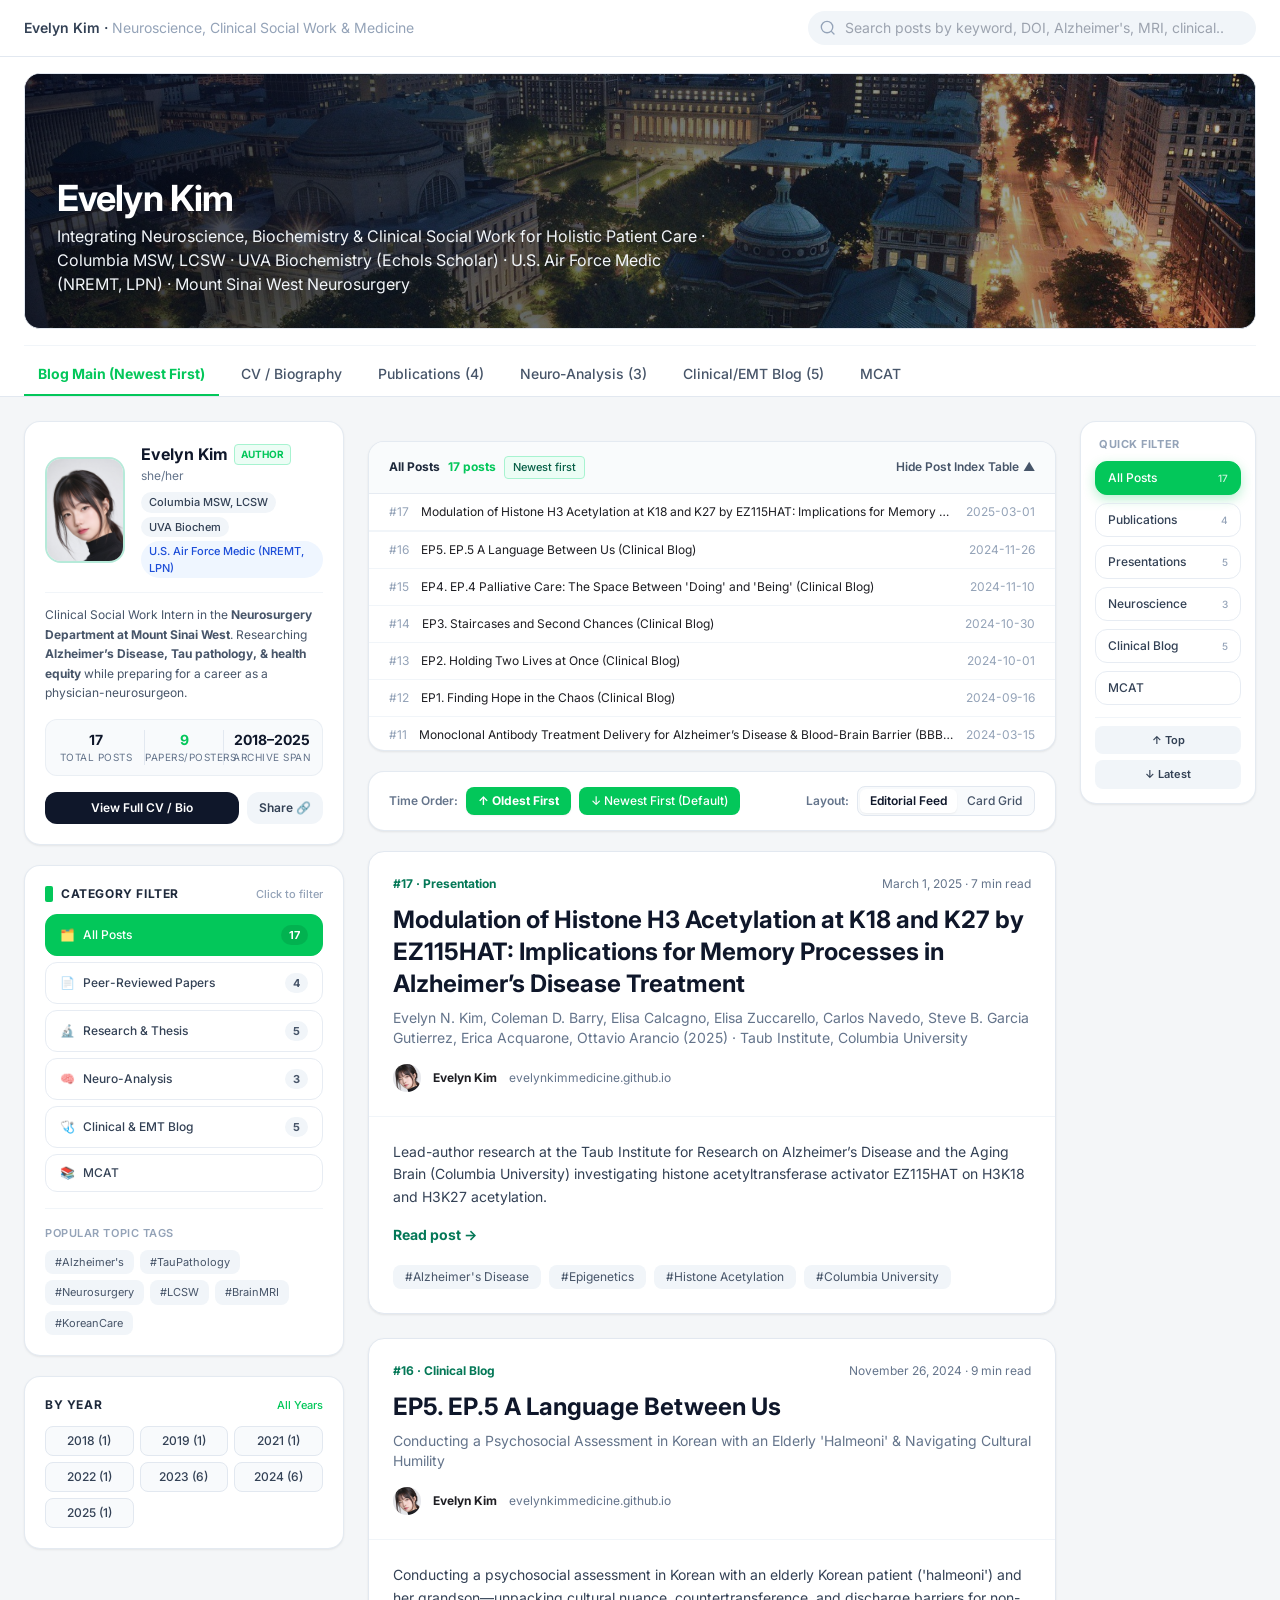
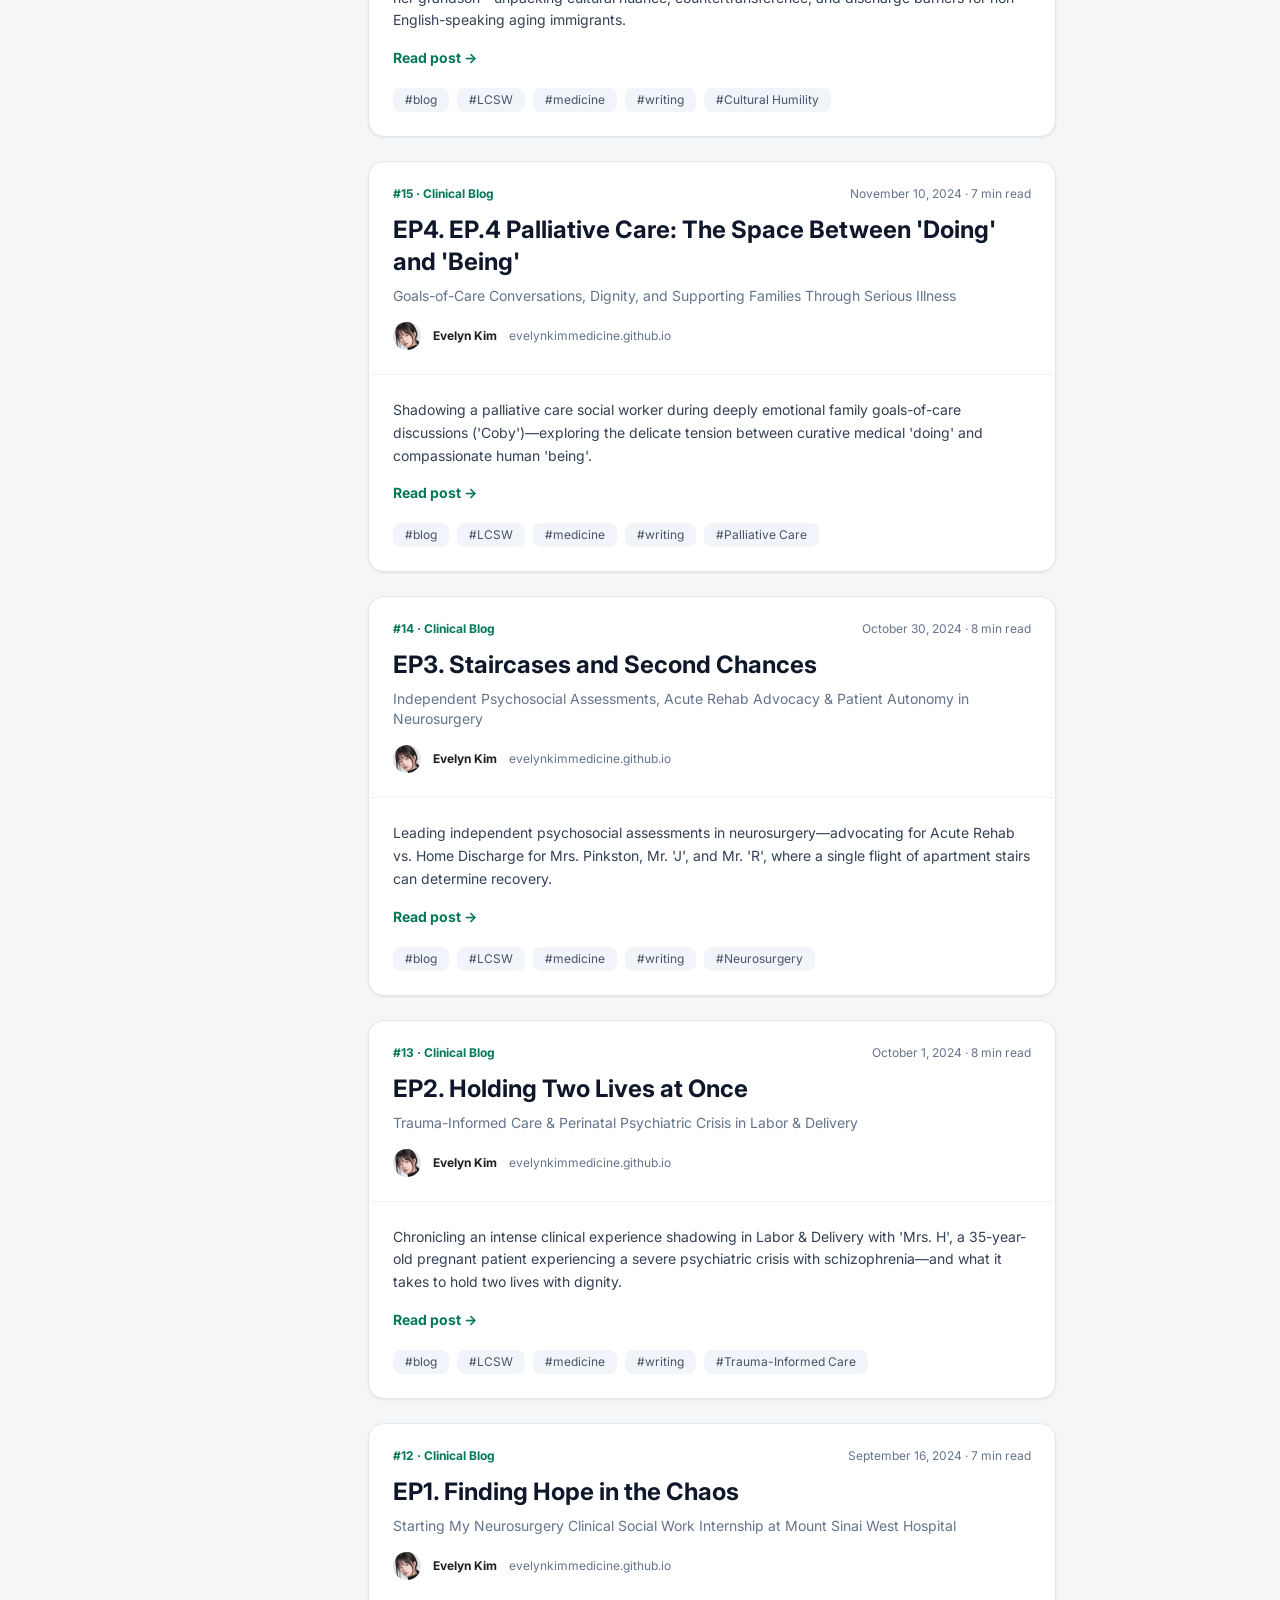
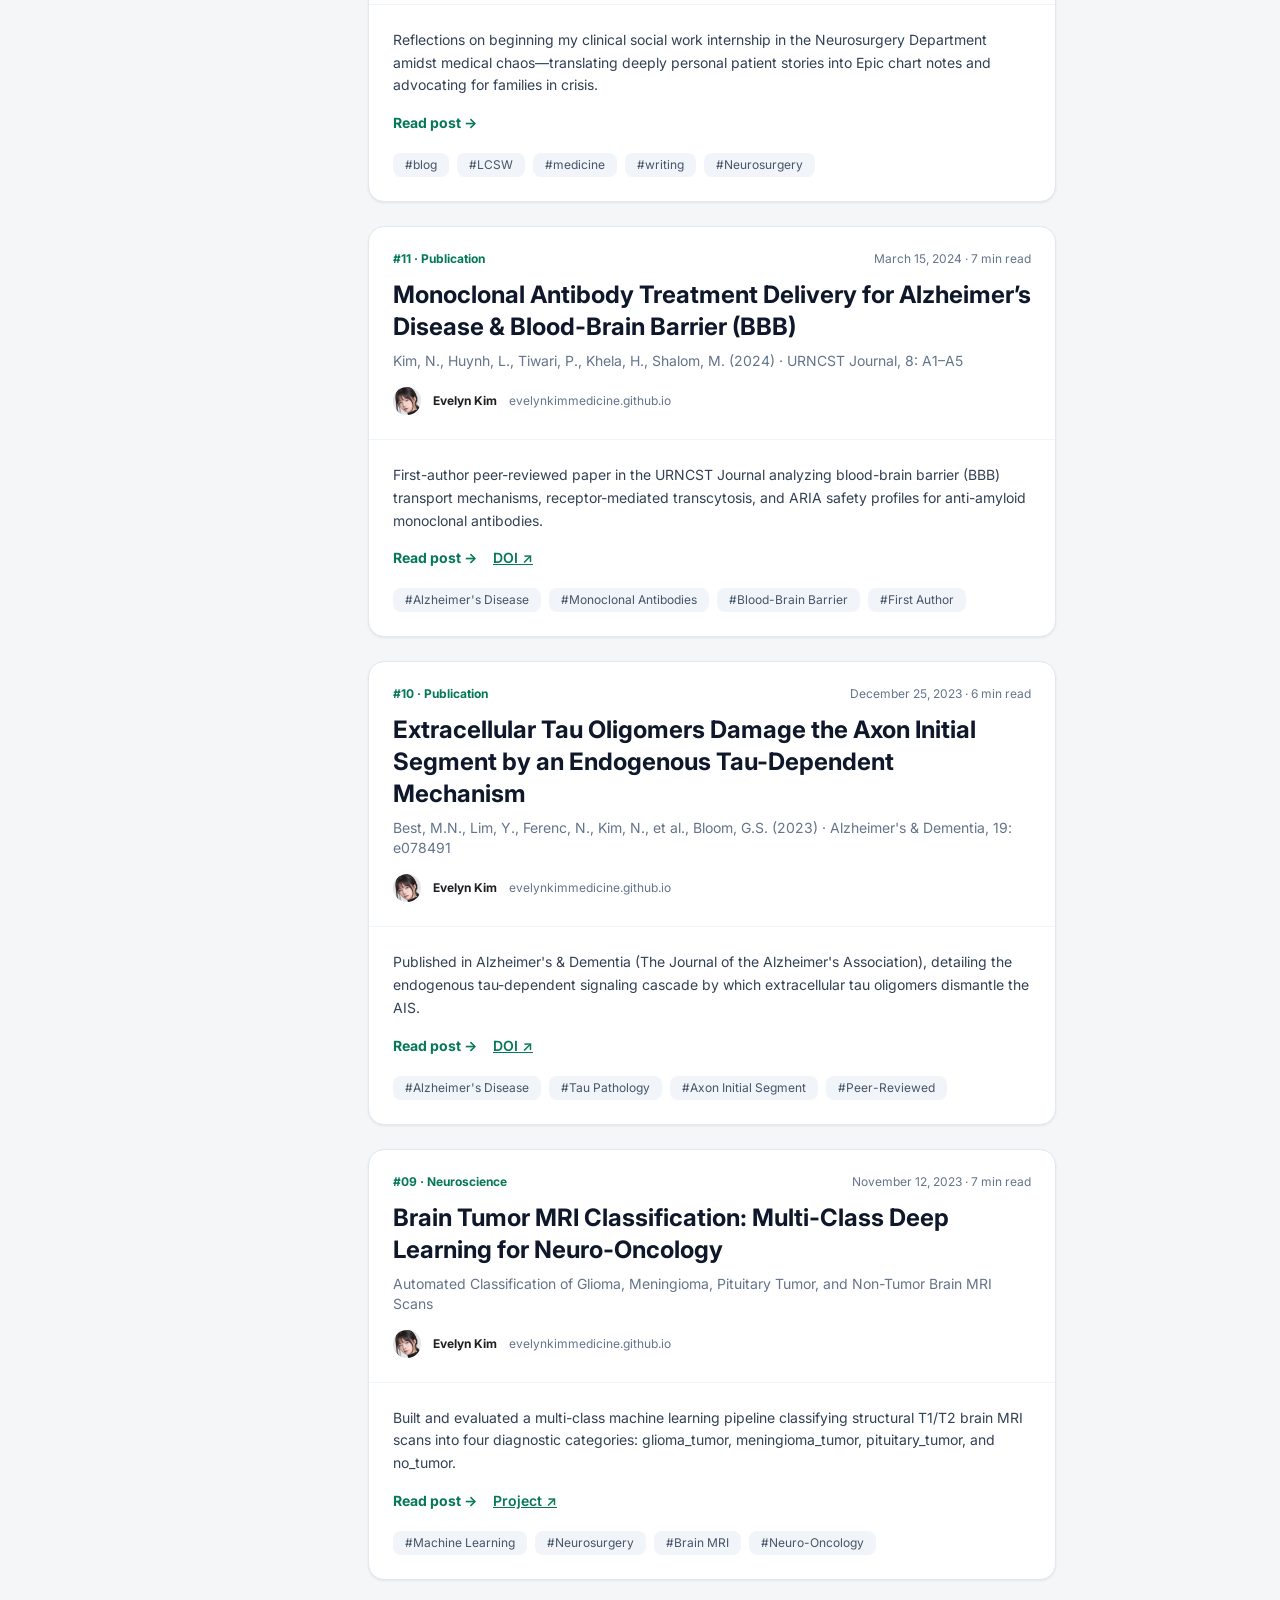
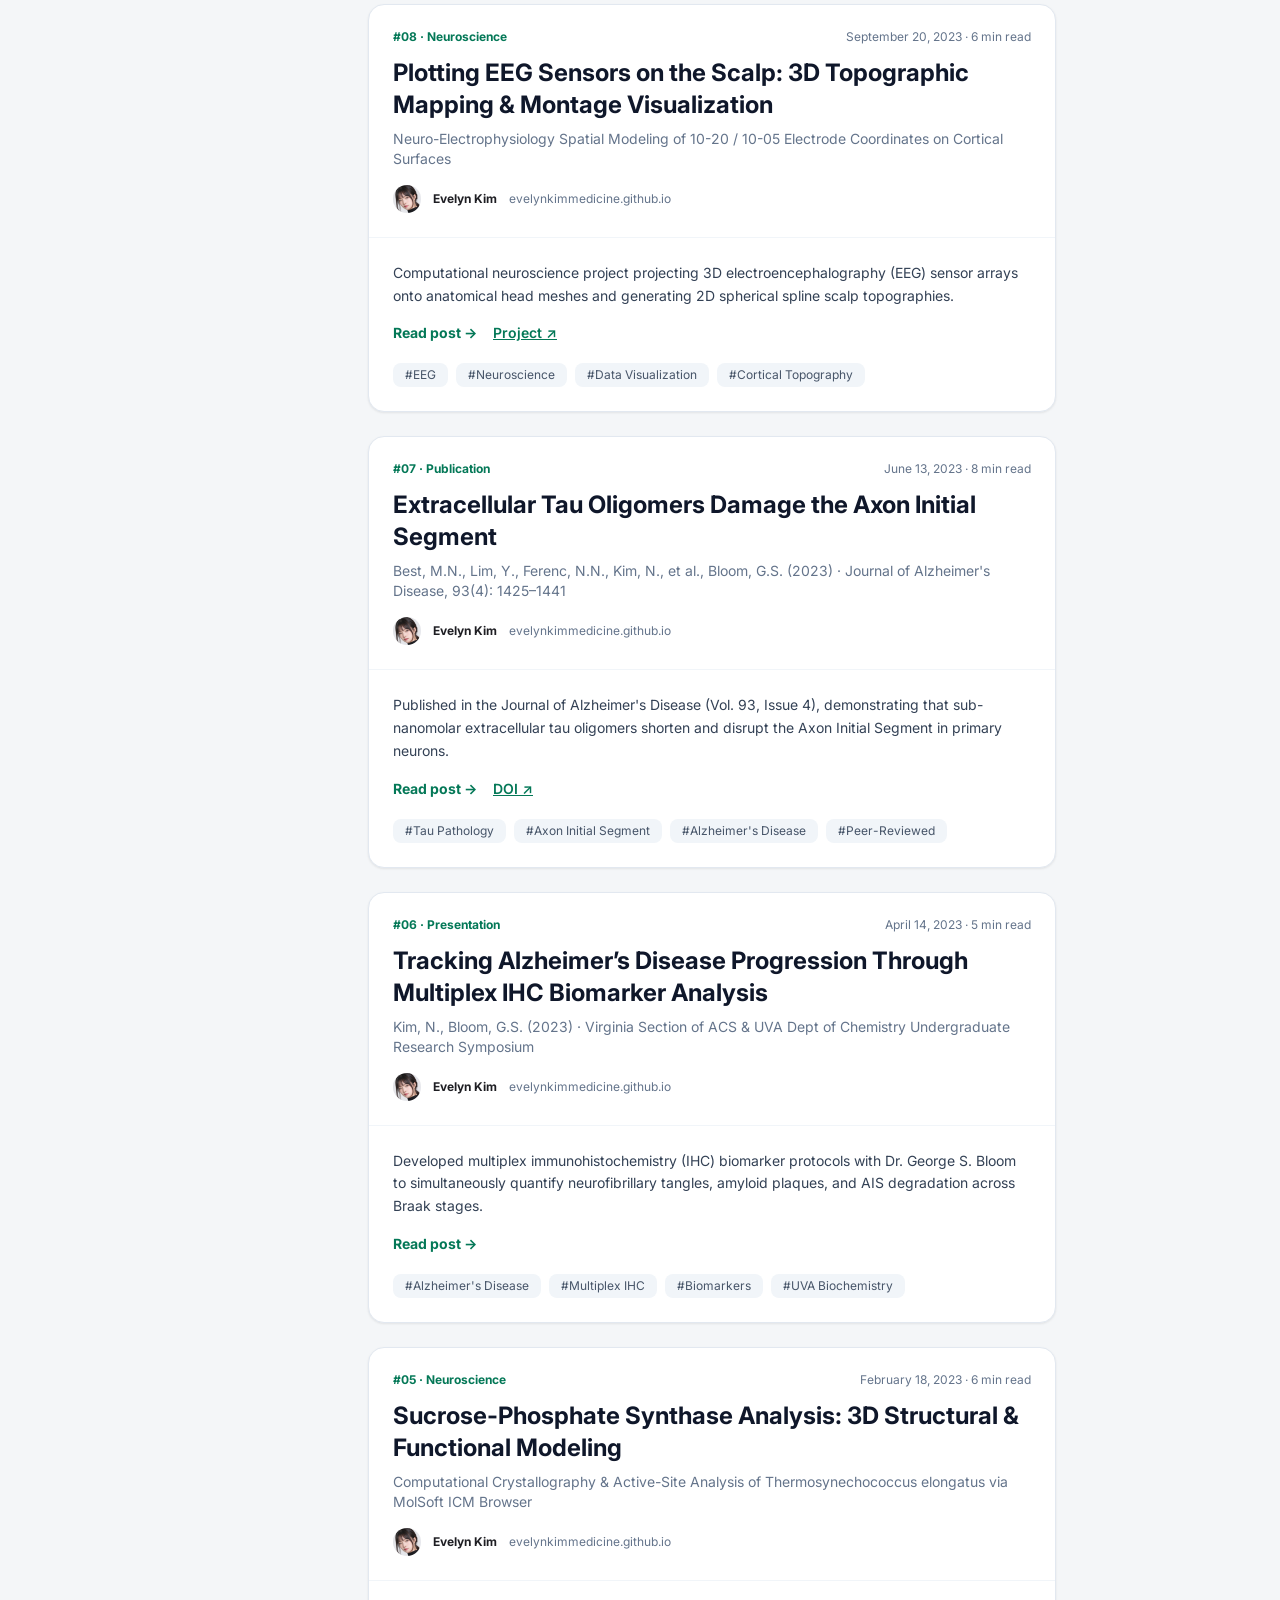
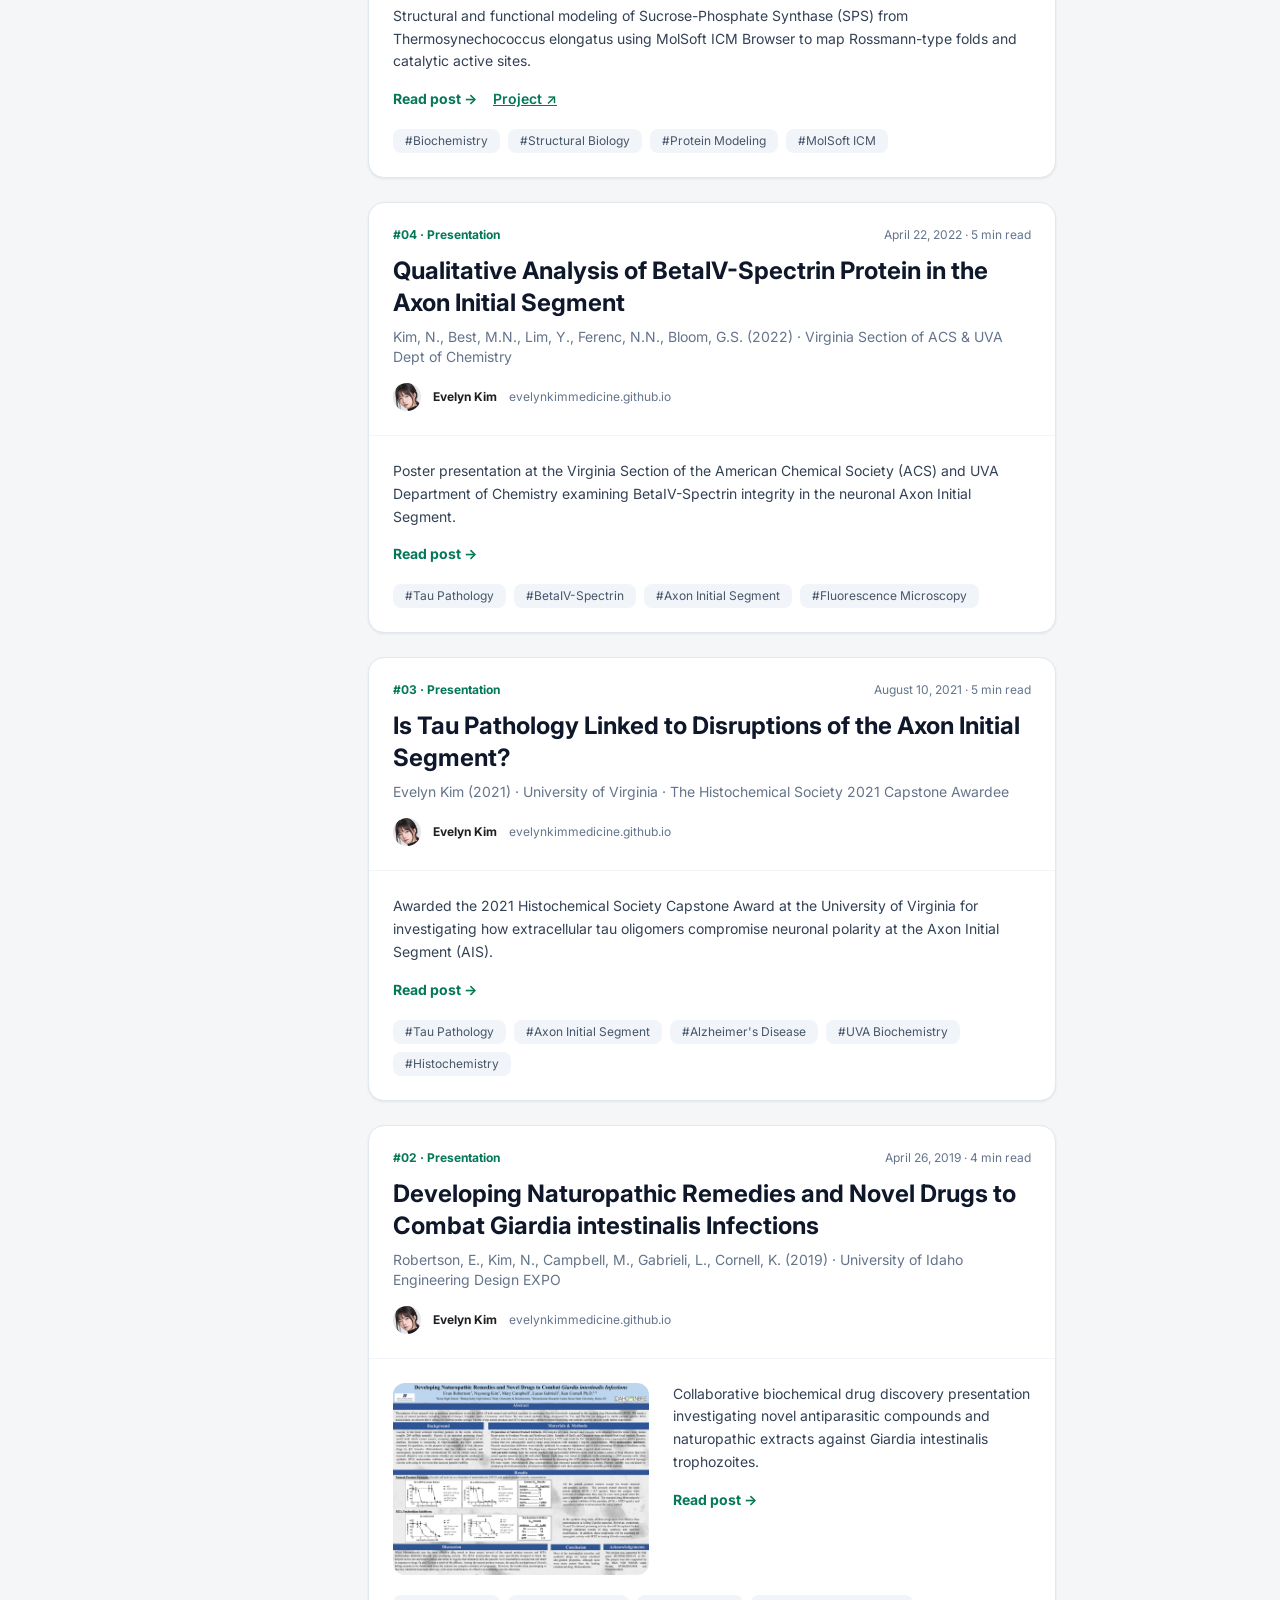
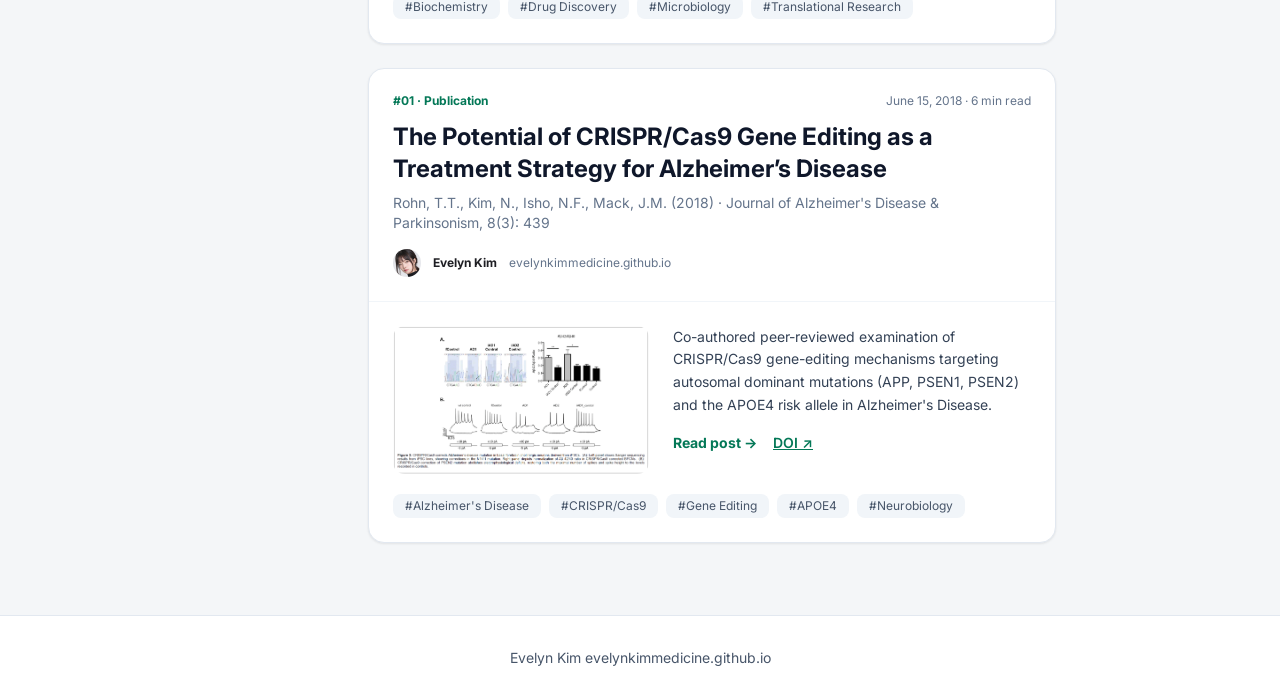
==== commit 7db9ae39: "Update portrait, banner, research images and post category labels" ====
--- a/index.html
+++ b/index.html
@@ -413,23 +413,23 @@
             </button>
           </div>
 
-          <div id="directoryTableContainer" class="divide-y divide-slate-100 max-h-64 overflow-y-auto"><div class="px-5 py-2.5 flex items-center justify-between gap-3 text-xs"><a href="/posts/post-2025-taub-histone.html" class="text-slate-800 hover:text-emerald-700">#17 · Modulation of Histone H3 Acetylation at K18 and K27 by EZ115HAT: Implications for Memory Processes in Alzheimer’s Disease Treatment</a><time class="text-slate-400 shrink-0" datetime="2025-03-01">2025-03-01</time></div>
-<div class="px-5 py-2.5 flex items-center justify-between gap-3 text-xs"><a href="/posts/post-2024-ep5.html" class="text-slate-800 hover:text-emerald-700">#16 · EP5. EP.5 A Language Between Us</a><time class="text-slate-400 shrink-0" datetime="2024-11-26">2024-11-26</time></div>
-<div class="px-5 py-2.5 flex items-center justify-between gap-3 text-xs"><a href="/posts/post-2024-ep4.html" class="text-slate-800 hover:text-emerald-700">#15 · EP4. EP.4 Palliative Care: The Space Between &#x27;Doing&#x27; and &#x27;Being&#x27;</a><time class="text-slate-400 shrink-0" datetime="2024-11-10">2024-11-10</time></div>
-<div class="px-5 py-2.5 flex items-center justify-between gap-3 text-xs"><a href="/posts/post-2024-ep3.html" class="text-slate-800 hover:text-emerald-700">#14 · EP3. Staircases and Second Chances</a><time class="text-slate-400 shrink-0" datetime="2024-10-30">2024-10-30</time></div>
-<div class="px-5 py-2.5 flex items-center justify-between gap-3 text-xs"><a href="/posts/post-2024-ep2.html" class="text-slate-800 hover:text-emerald-700">#13 · EP2. Holding Two Lives at Once</a><time class="text-slate-400 shrink-0" datetime="2024-10-01">2024-10-01</time></div>
-<div class="px-5 py-2.5 flex items-center justify-between gap-3 text-xs"><a href="/posts/post-2024-ep1.html" class="text-slate-800 hover:text-emerald-700">#12 · EP1. Finding Hope in the Chaos</a><time class="text-slate-400 shrink-0" datetime="2024-09-16">2024-09-16</time></div>
-<div class="px-5 py-2.5 flex items-center justify-between gap-3 text-xs"><a href="/posts/post-2024-urncst-mab.html" class="text-slate-800 hover:text-emerald-700">#11 · Monoclonal Antibody Treatment Delivery for Alzheimer’s Disease &amp; Blood-Brain Barrier (BBB)</a><time class="text-slate-400 shrink-0" datetime="2024-03-15">2024-03-15</time></div>
-<div class="px-5 py-2.5 flex items-center justify-between gap-3 text-xs"><a href="/posts/post-2023-alz-dementia.html" class="text-slate-800 hover:text-emerald-700">#10 · Extracellular Tau Oligomers Damage the Axon Initial Segment by an Endogenous Tau-Dependent Mechanism</a><time class="text-slate-400 shrink-0" datetime="2023-12-25">2023-12-25</time></div>
-<div class="px-5 py-2.5 flex items-center justify-between gap-3 text-xs"><a href="/posts/post-2023-mri-classification.html" class="text-slate-800 hover:text-emerald-700">#09 · Brain Tumor MRI Classification: Multi-Class Deep Learning for Neuro-Oncology</a><time class="text-slate-400 shrink-0" datetime="2023-11-12">2023-11-12</time></div>
-<div class="px-5 py-2.5 flex items-center justify-between gap-3 text-xs"><a href="/posts/post-2023-eeg-scalp.html" class="text-slate-800 hover:text-emerald-700">#08 · Plotting EEG Sensors on the Scalp: 3D Topographic Mapping &amp; Montage Visualization</a><time class="text-slate-400 shrink-0" datetime="2023-09-20">2023-09-20</time></div>
-<div class="px-5 py-2.5 flex items-center justify-between gap-3 text-xs"><a href="/posts/post-2023-jad-ais.html" class="text-slate-800 hover:text-emerald-700">#07 · Extracellular Tau Oligomers Damage the Axon Initial Segment</a><time class="text-slate-400 shrink-0" datetime="2023-06-13">2023-06-13</time></div>
-<div class="px-5 py-2.5 flex items-center justify-between gap-3 text-xs"><a href="/posts/post-2023-multiplex-ihc.html" class="text-slate-800 hover:text-emerald-700">#06 · Tracking Alzheimer’s Disease Progression Through Multiplex IHC Biomarker Analysis</a><time class="text-slate-400 shrink-0" datetime="2023-04-14">2023-04-14</time></div>
-<div class="px-5 py-2.5 flex items-center justify-between gap-3 text-xs"><a href="/posts/post-2023-sps-protein.html" class="text-slate-800 hover:text-emerald-700">#05 · Sucrose-Phosphate Synthase Analysis: 3D Structural &amp; Functional Modeling</a><time class="text-slate-400 shrink-0" datetime="2023-02-18">2023-02-18</time></div>
-<div class="px-5 py-2.5 flex items-center justify-between gap-3 text-xs"><a href="/posts/post-2022-betaiv-spectrin.html" class="text-slate-800 hover:text-emerald-700">#04 · Qualitative Analysis of BetaIV-Spectrin Protein in the Axon Initial Segment</a><time class="text-slate-400 shrink-0" datetime="2022-04-22">2022-04-22</time></div>
-<div class="px-5 py-2.5 flex items-center justify-between gap-3 text-xs"><a href="/posts/post-2021-tau-ais-award.html" class="text-slate-800 hover:text-emerald-700">#03 · Is Tau Pathology Linked to Disruptions of the Axon Initial Segment?</a><time class="text-slate-400 shrink-0" datetime="2021-08-10">2021-08-10</time></div>
-<div class="px-5 py-2.5 flex items-center justify-between gap-3 text-xs"><a href="/posts/post-2019-giardia.html" class="text-slate-800 hover:text-emerald-700">#02 · Developing Naturopathic Remedies and Novel Drugs to Combat Giardia intestinalis Infections</a><time class="text-slate-400 shrink-0" datetime="2019-04-26">2019-04-26</time></div>
-<div class="px-5 py-2.5 flex items-center justify-between gap-3 text-xs"><a href="/posts/post-2018-crispr.html" class="text-slate-800 hover:text-emerald-700">#01 · The Potential of CRISPR/Cas9 Gene Editing as a Treatment Strategy for Alzheimer’s Disease</a><time class="text-slate-400 shrink-0" datetime="2018-06-15">2018-06-15</time></div></div>
+          <div id="directoryTableContainer" class="divide-y divide-slate-100 max-h-64 overflow-y-auto"><div class="px-5 py-2.5 flex items-center justify-between gap-3 text-xs"><a href="/posts/post-2025-taub-histone.html" class="text-slate-800 hover:text-emerald-700">#17 · Modulation of Histone H3 Acetylation at K18 and K27 by EZ115HAT: Implications for Memory Processes in Alzheimer’s Disease Treatment (Presentation)</a><time class="text-slate-400 shrink-0" datetime="2025-03-01">2025-03-01</time></div>
+<div class="px-5 py-2.5 flex items-center justify-between gap-3 text-xs"><a href="/posts/post-2024-ep5.html" class="text-slate-800 hover:text-emerald-700">#16 · EP5. EP.5 A Language Between Us (Clinical Blog)</a><time class="text-slate-400 shrink-0" datetime="2024-11-26">2024-11-26</time></div>
+<div class="px-5 py-2.5 flex items-center justify-between gap-3 text-xs"><a href="/posts/post-2024-ep4.html" class="text-slate-800 hover:text-emerald-700">#15 · EP4. EP.4 Palliative Care: The Space Between &#x27;Doing&#x27; and &#x27;Being&#x27; (Clinical Blog)</a><time class="text-slate-400 shrink-0" datetime="2024-11-10">2024-11-10</time></div>
+<div class="px-5 py-2.5 flex items-center justify-between gap-3 text-xs"><a href="/posts/post-2024-ep3.html" class="text-slate-800 hover:text-emerald-700">#14 · EP3. Staircases and Second Chances (Clinical Blog)</a><time class="text-slate-400 shrink-0" datetime="2024-10-30">2024-10-30</time></div>
+<div class="px-5 py-2.5 flex items-center justify-between gap-3 text-xs"><a href="/posts/post-2024-ep2.html" class="text-slate-800 hover:text-emerald-700">#13 · EP2. Holding Two Lives at Once (Clinical Blog)</a><time class="text-slate-400 shrink-0" datetime="2024-10-01">2024-10-01</time></div>
+<div class="px-5 py-2.5 flex items-center justify-between gap-3 text-xs"><a href="/posts/post-2024-ep1.html" class="text-slate-800 hover:text-emerald-700">#12 · EP1. Finding Hope in the Chaos (Clinical Blog)</a><time class="text-slate-400 shrink-0" datetime="2024-09-16">2024-09-16</time></div>
+<div class="px-5 py-2.5 flex items-center justify-between gap-3 text-xs"><a href="/posts/post-2024-urncst-mab.html" class="text-slate-800 hover:text-emerald-700">#11 · Monoclonal Antibody Treatment Delivery for Alzheimer’s Disease &amp; Blood-Brain Barrier (BBB) (Publication)</a><time class="text-slate-400 shrink-0" datetime="2024-03-15">2024-03-15</time></div>
+<div class="px-5 py-2.5 flex items-center justify-between gap-3 text-xs"><a href="/posts/post-2023-alz-dementia.html" class="text-slate-800 hover:text-emerald-700">#10 · Extracellular Tau Oligomers Damage the Axon Initial Segment by an Endogenous Tau-Dependent Mechanism (Publication)</a><time class="text-slate-400 shrink-0" datetime="2023-12-25">2023-12-25</time></div>
+<div class="px-5 py-2.5 flex items-center justify-between gap-3 text-xs"><a href="/posts/post-2023-mri-classification.html" class="text-slate-800 hover:text-emerald-700">#09 · Brain Tumor MRI Classification: Multi-Class Deep Learning for Neuro-Oncology (Neuroscience)</a><time class="text-slate-400 shrink-0" datetime="2023-11-12">2023-11-12</time></div>
+<div class="px-5 py-2.5 flex items-center justify-between gap-3 text-xs"><a href="/posts/post-2023-eeg-scalp.html" class="text-slate-800 hover:text-emerald-700">#08 · Plotting EEG Sensors on the Scalp: 3D Topographic Mapping &amp; Montage Visualization (Neuroscience)</a><time class="text-slate-400 shrink-0" datetime="2023-09-20">2023-09-20</time></div>
+<div class="px-5 py-2.5 flex items-center justify-between gap-3 text-xs"><a href="/posts/post-2023-jad-ais.html" class="text-slate-800 hover:text-emerald-700">#07 · Extracellular Tau Oligomers Damage the Axon Initial Segment (Publication)</a><time class="text-slate-400 shrink-0" datetime="2023-06-13">2023-06-13</time></div>
+<div class="px-5 py-2.5 flex items-center justify-between gap-3 text-xs"><a href="/posts/post-2023-multiplex-ihc.html" class="text-slate-800 hover:text-emerald-700">#06 · Tracking Alzheimer’s Disease Progression Through Multiplex IHC Biomarker Analysis (Presentation)</a><time class="text-slate-400 shrink-0" datetime="2023-04-14">2023-04-14</time></div>
+<div class="px-5 py-2.5 flex items-center justify-between gap-3 text-xs"><a href="/posts/post-2023-sps-protein.html" class="text-slate-800 hover:text-emerald-700">#05 · Sucrose-Phosphate Synthase Analysis: 3D Structural &amp; Functional Modeling (Neuroscience)</a><time class="text-slate-400 shrink-0" datetime="2023-02-18">2023-02-18</time></div>
+<div class="px-5 py-2.5 flex items-center justify-between gap-3 text-xs"><a href="/posts/post-2022-betaiv-spectrin.html" class="text-slate-800 hover:text-emerald-700">#04 · Qualitative Analysis of BetaIV-Spectrin Protein in the Axon Initial Segment (Presentation)</a><time class="text-slate-400 shrink-0" datetime="2022-04-22">2022-04-22</time></div>
+<div class="px-5 py-2.5 flex items-center justify-between gap-3 text-xs"><a href="/posts/post-2021-tau-ais-award.html" class="text-slate-800 hover:text-emerald-700">#03 · Is Tau Pathology Linked to Disruptions of the Axon Initial Segment? (Presentation)</a><time class="text-slate-400 shrink-0" datetime="2021-08-10">2021-08-10</time></div>
+<div class="px-5 py-2.5 flex items-center justify-between gap-3 text-xs"><a href="/posts/post-2019-giardia.html" class="text-slate-800 hover:text-emerald-700">#02 · Developing Naturopathic Remedies and Novel Drugs to Combat Giardia intestinalis Infections (Presentation)</a><time class="text-slate-400 shrink-0" datetime="2019-04-26">2019-04-26</time></div>
+<div class="px-5 py-2.5 flex items-center justify-between gap-3 text-xs"><a href="/posts/post-2018-crispr.html" class="text-slate-800 hover:text-emerald-700">#01 · The Potential of CRISPR/Cas9 Gene Editing as a Treatment Strategy for Alzheimer’s Disease (Publication)</a><time class="text-slate-400 shrink-0" datetime="2018-06-15">2018-06-15</time></div></div>
         </section>
 
         <!-- FEED TOOLBAR: SORT ORDER (OLDEST FIRST DEFAULT) & VIEW MODE SWITCHER -->
@@ -469,23 +469,23 @@
         </div>
 
         <!-- MAIN CHRONOLOGICAL BLOG POSTS CONTAINER -->
-        <div id="postsContainer" class="space-y-6"><article class="bg-white rounded-2xl border border-slate-200 p-6 naver-shadow"><p class="text-xs text-emerald-700">Presentation · March 1, 2025</p><h2 class="mt-3 text-xl font-bold"><a href="/posts/post-2025-taub-histone.html">Modulation of Histone H3 Acetylation at K18 and K27 by EZ115HAT: Implications for Memory Processes in Alzheimer’s Disease Treatment</a></h2><img class="mt-4 w-full h-44 object-cover rounded-xl" src="/photos/research.jpg" alt="Modulation of Histone H3 Acetylation at K18 and K27 by EZ115HAT: Implications for Memory Processes in Alzheimer’s Disease Treatment"><p class="mt-4 text-slate-600">Lead-author research at the Taub Institute for Research on Alzheimer’s Disease and the Aging Brain (Columbia University) investigating histone acetyltransferase activator EZ115HAT on H3K18 and H3K27 acetylation.</p><a class="inline-block mt-4 font-semibold text-emerald-700" href="/posts/post-2025-taub-histone.html">Read post →</a></article>
-<article class="bg-white rounded-2xl border border-slate-200 p-6 naver-shadow"><p class="text-xs text-emerald-700">Clinical Blog · November 26, 2024</p><h2 class="mt-3 text-xl font-bold"><a href="/posts/post-2024-ep5.html">EP5. EP.5 A Language Between Us</a></h2><img class="mt-4 w-full h-44 object-cover rounded-xl" src="/photos/clinical.jpg" alt="EP5. EP.5 A Language Between Us"><p class="mt-4 text-slate-600">Conducting a psychosocial assessment in Korean with an elderly Korean patient (&#x27;halmeoni&#x27;) and her grandson—unpacking cultural nuance, countertransference, and discharge barriers for non-English-speaking aging immigrants.</p><a class="inline-block mt-4 font-semibold text-emerald-700" href="/posts/post-2024-ep5.html">Read post →</a></article>
-<article class="bg-white rounded-2xl border border-slate-200 p-6 naver-shadow"><p class="text-xs text-emerald-700">Clinical Blog · November 10, 2024</p><h2 class="mt-3 text-xl font-bold"><a href="/posts/post-2024-ep4.html">EP4. EP.4 Palliative Care: The Space Between &#x27;Doing&#x27; and &#x27;Being&#x27;</a></h2><img class="mt-4 w-full h-44 object-cover rounded-xl" src="/photos/clinical.jpg" alt="EP4. EP.4 Palliative Care: The Space Between &#x27;Doing&#x27; and &#x27;Being&#x27;"><p class="mt-4 text-slate-600">Shadowing a palliative care social worker during deeply emotional family goals-of-care discussions (&#x27;Coby&#x27;)—exploring the delicate tension between curative medical &#x27;doing&#x27; and compassionate human &#x27;being&#x27;.</p><a class="inline-block mt-4 font-semibold text-emerald-700" href="/posts/post-2024-ep4.html">Read post →</a></article>
-<article class="bg-white rounded-2xl border border-slate-200 p-6 naver-shadow"><p class="text-xs text-emerald-700">Clinical Blog · October 30, 2024</p><h2 class="mt-3 text-xl font-bold"><a href="/posts/post-2024-ep3.html">EP3. Staircases and Second Chances</a></h2><img class="mt-4 w-full h-44 object-cover rounded-xl" src="/photos/clinical.jpg" alt="EP3. Staircases and Second Chances"><p class="mt-4 text-slate-600">Leading independent psychosocial assessments in neurosurgery—advocating for Acute Rehab vs. Home Discharge for Mrs. Pinkston, Mr. &#x27;J&#x27;, and Mr. &#x27;R&#x27;, where a single flight of apartment stairs can determine recovery.</p><a class="inline-block mt-4 font-semibold text-emerald-700" href="/posts/post-2024-ep3.html">Read post →</a></article>
-<article class="bg-white rounded-2xl border border-slate-200 p-6 naver-shadow"><p class="text-xs text-emerald-700">Clinical Blog · October 1, 2024</p><h2 class="mt-3 text-xl font-bold"><a href="/posts/post-2024-ep2.html">EP2. Holding Two Lives at Once</a></h2><img class="mt-4 w-full h-44 object-cover rounded-xl" src="/photos/clinical.jpg" alt="EP2. Holding Two Lives at Once"><p class="mt-4 text-slate-600">Chronicling an intense clinical experience shadowing in Labor &amp; Delivery with &#x27;Mrs. H&#x27;, a 35-year-old pregnant patient experiencing a severe psychiatric crisis with schizophrenia—and what it takes to hold two lives with dignity.</p><a class="inline-block mt-4 font-semibold text-emerald-700" href="/posts/post-2024-ep2.html">Read post →</a></article>
-<article class="bg-white rounded-2xl border border-slate-200 p-6 naver-shadow"><p class="text-xs text-emerald-700">Clinical Blog · September 16, 2024</p><h2 class="mt-3 text-xl font-bold"><a href="/posts/post-2024-ep1.html">EP1. Finding Hope in the Chaos</a></h2><img class="mt-4 w-full h-44 object-cover rounded-xl" src="/photos/clinical.jpg" alt="EP1. Finding Hope in the Chaos"><p class="mt-4 text-slate-600">Reflections on beginning my clinical social work internship in the Neurosurgery Department amidst medical chaos—translating deeply personal patient stories into Epic chart notes and advocating for families in crisis.</p><a class="inline-block mt-4 font-semibold text-emerald-700" href="/posts/post-2024-ep1.html">Read post →</a></article>
-<article class="bg-white rounded-2xl border border-slate-200 p-6 naver-shadow"><p class="text-xs text-emerald-700">Publication · March 15, 2024</p><h2 class="mt-3 text-xl font-bold"><a href="/posts/post-2024-urncst-mab.html">Monoclonal Antibody Treatment Delivery for Alzheimer’s Disease &amp; Blood-Brain Barrier (BBB)</a></h2><img class="mt-4 w-full h-44 object-cover rounded-xl" src="/photos/research.jpg" alt="Monoclonal Antibody Treatment Delivery for Alzheimer’s Disease &amp; Blood-Brain Barrier (BBB)"><p class="mt-4 text-slate-600">First-author peer-reviewed paper in the URNCST Journal analyzing blood-brain barrier (BBB) transport mechanisms, receptor-mediated transcytosis, and ARIA safety profiles for anti-amyloid monoclonal antibodies.</p><a class="inline-block mt-4 font-semibold text-emerald-700" href="/posts/post-2024-urncst-mab.html">Read post →</a></article>
-<article class="bg-white rounded-2xl border border-slate-200 p-6 naver-shadow"><p class="text-xs text-emerald-700">Publication · December 25, 2023</p><h2 class="mt-3 text-xl font-bold"><a href="/posts/post-2023-alz-dementia.html">Extracellular Tau Oligomers Damage the Axon Initial Segment by an Endogenous Tau-Dependent Mechanism</a></h2><img class="mt-4 w-full h-44 object-cover rounded-xl" src="/photos/research.jpg" alt="Extracellular Tau Oligomers Damage the Axon Initial Segment by an Endogenous Tau-Dependent Mechanism"><p class="mt-4 text-slate-600">Published in Alzheimer&#x27;s &amp; Dementia (The Journal of the Alzheimer&#x27;s Association), detailing the endogenous tau-dependent signaling cascade by which extracellular tau oligomers dismantle the AIS.</p><a class="inline-block mt-4 font-semibold text-emerald-700" href="/posts/post-2023-alz-dementia.html">Read post →</a></article>
-<article class="bg-white rounded-2xl border border-slate-200 p-6 naver-shadow"><p class="text-xs text-emerald-700">Neuroscience · November 12, 2023</p><h2 class="mt-3 text-xl font-bold"><a href="/posts/post-2023-mri-classification.html">Brain Tumor MRI Classification: Multi-Class Deep Learning for Neuro-Oncology</a></h2><img class="mt-4 w-full h-44 object-cover rounded-xl" src="/photos/neuroscience.jpg" alt="Brain Tumor MRI Classification: Multi-Class Deep Learning for Neuro-Oncology"><p class="mt-4 text-slate-600">Built and evaluated a multi-class machine learning pipeline classifying structural T1/T2 brain MRI scans into four diagnostic categories: glioma_tumor, meningioma_tumor, pituitary_tumor, and no_tumor.</p><a class="inline-block mt-4 font-semibold text-emerald-700" href="/posts/post-2023-mri-classification.html">Read post →</a></article>
-<article class="bg-white rounded-2xl border border-slate-200 p-6 naver-shadow"><p class="text-xs text-emerald-700">Neuroscience · September 20, 2023</p><h2 class="mt-3 text-xl font-bold"><a href="/posts/post-2023-eeg-scalp.html">Plotting EEG Sensors on the Scalp: 3D Topographic Mapping &amp; Montage Visualization</a></h2><img class="mt-4 w-full h-44 object-cover rounded-xl" src="/photos/neuroscience.jpg" alt="Plotting EEG Sensors on the Scalp: 3D Topographic Mapping &amp; Montage Visualization"><p class="mt-4 text-slate-600">Computational neuroscience project projecting 3D electroencephalography (EEG) sensor arrays onto anatomical head meshes and generating 2D spherical spline scalp topographies.</p><a class="inline-block mt-4 font-semibold text-emerald-700" href="/posts/post-2023-eeg-scalp.html">Read post →</a></article>
-<article class="bg-white rounded-2xl border border-slate-200 p-6 naver-shadow"><p class="text-xs text-emerald-700">Publication · June 13, 2023</p><h2 class="mt-3 text-xl font-bold"><a href="/posts/post-2023-jad-ais.html">Extracellular Tau Oligomers Damage the Axon Initial Segment</a></h2><img class="mt-4 w-full h-44 object-cover rounded-xl" src="/photos/research.jpg" alt="Extracellular Tau Oligomers Damage the Axon Initial Segment"><p class="mt-4 text-slate-600">Published in the Journal of Alzheimer&#x27;s Disease (Vol. 93, Issue 4), demonstrating that sub-nanomolar extracellular tau oligomers shorten and disrupt the Axon Initial Segment in primary neurons.</p><a class="inline-block mt-4 font-semibold text-emerald-700" href="/posts/post-2023-jad-ais.html">Read post →</a></article>
-<article class="bg-white rounded-2xl border border-slate-200 p-6 naver-shadow"><p class="text-xs text-emerald-700">Presentation · April 14, 2023</p><h2 class="mt-3 text-xl font-bold"><a href="/posts/post-2023-multiplex-ihc.html">Tracking Alzheimer’s Disease Progression Through Multiplex IHC Biomarker Analysis</a></h2><img class="mt-4 w-full h-44 object-cover rounded-xl" src="/photos/research.jpg" alt="Tracking Alzheimer’s Disease Progression Through Multiplex IHC Biomarker Analysis"><p class="mt-4 text-slate-600">Developed multiplex immunohistochemistry (IHC) biomarker protocols with Dr. George S. Bloom to simultaneously quantify neurofibrillary tangles, amyloid plaques, and AIS degradation across Braak stages.</p><a class="inline-block mt-4 font-semibold text-emerald-700" href="/posts/post-2023-multiplex-ihc.html">Read post →</a></article>
-<article class="bg-white rounded-2xl border border-slate-200 p-6 naver-shadow"><p class="text-xs text-emerald-700">Neuroscience · February 18, 2023</p><h2 class="mt-3 text-xl font-bold"><a href="/posts/post-2023-sps-protein.html">Sucrose-Phosphate Synthase Analysis: 3D Structural &amp; Functional Modeling</a></h2><img class="mt-4 w-full h-44 object-cover rounded-xl" src="/photos/neuroscience.jpg" alt="Sucrose-Phosphate Synthase Analysis: 3D Structural &amp; Functional Modeling"><p class="mt-4 text-slate-600">Structural and functional modeling of Sucrose-Phosphate Synthase (SPS) from Thermosynechococcus elongatus using MolSoft ICM Browser to map Rossmann-type folds and catalytic active sites.</p><a class="inline-block mt-4 font-semibold text-emerald-700" href="/posts/post-2023-sps-protein.html">Read post →</a></article>
-<article class="bg-white rounded-2xl border border-slate-200 p-6 naver-shadow"><p class="text-xs text-emerald-700">Presentation · April 22, 2022</p><h2 class="mt-3 text-xl font-bold"><a href="/posts/post-2022-betaiv-spectrin.html">Qualitative Analysis of BetaIV-Spectrin Protein in the Axon Initial Segment</a></h2><img class="mt-4 w-full h-44 object-cover rounded-xl" src="/photos/research.jpg" alt="Qualitative Analysis of BetaIV-Spectrin Protein in the Axon Initial Segment"><p class="mt-4 text-slate-600">Poster presentation at the Virginia Section of the American Chemical Society (ACS) and UVA Department of Chemistry examining BetaIV-Spectrin integrity in the neuronal Axon Initial Segment.</p><a class="inline-block mt-4 font-semibold text-emerald-700" href="/posts/post-2022-betaiv-spectrin.html">Read post →</a></article>
-<article class="bg-white rounded-2xl border border-slate-200 p-6 naver-shadow"><p class="text-xs text-emerald-700">Presentation · August 10, 2021</p><h2 class="mt-3 text-xl font-bold"><a href="/posts/post-2021-tau-ais-award.html">Is Tau Pathology Linked to Disruptions of the Axon Initial Segment?</a></h2><img class="mt-4 w-full h-44 object-cover rounded-xl" src="/photos/research.jpg" alt="Is Tau Pathology Linked to Disruptions of the Axon Initial Segment?"><p class="mt-4 text-slate-600">Awarded the 2021 Histochemical Society Capstone Award at the University of Virginia for investigating how extracellular tau oligomers compromise neuronal polarity at the Axon Initial Segment (AIS).</p><a class="inline-block mt-4 font-semibold text-emerald-700" href="/posts/post-2021-tau-ais-award.html">Read post →</a></article>
-<article class="bg-white rounded-2xl border border-slate-200 p-6 naver-shadow"><p class="text-xs text-emerald-700">Presentation · April 26, 2019</p><h2 class="mt-3 text-xl font-bold"><a href="/posts/post-2019-giardia.html">Developing Naturopathic Remedies and Novel Drugs to Combat Giardia intestinalis Infections</a></h2><img class="mt-4 w-full h-44 object-cover rounded-xl" src="/photos/neuroscience.jpg" alt="Developing Naturopathic Remedies and Novel Drugs to Combat Giardia intestinalis Infections"><p class="mt-4 text-slate-600">Collaborative biochemical drug discovery presentation investigating novel antiparasitic compounds and naturopathic extracts against Giardia intestinalis trophozoites.</p><a class="inline-block mt-4 font-semibold text-emerald-700" href="/posts/post-2019-giardia.html">Read post →</a></article>
-<article class="bg-white rounded-2xl border border-slate-200 p-6 naver-shadow"><p class="text-xs text-emerald-700">Publication · June 15, 2018</p><h2 class="mt-3 text-xl font-bold"><a href="/posts/post-2018-crispr.html">The Potential of CRISPR/Cas9 Gene Editing as a Treatment Strategy for Alzheimer’s Disease</a></h2><img class="mt-4 w-full h-44 object-cover rounded-xl" src="/photos/research.jpg" alt="The Potential of CRISPR/Cas9 Gene Editing as a Treatment Strategy for Alzheimer’s Disease"><p class="mt-4 text-slate-600">Co-authored peer-reviewed examination of CRISPR/Cas9 gene-editing mechanisms targeting autosomal dominant mutations (APP, PSEN1, PSEN2) and the APOE4 risk allele in Alzheimer&#x27;s Disease.</p><a class="inline-block mt-4 font-semibold text-emerald-700" href="/posts/post-2018-crispr.html">Read post →</a></article></div>
+        <div id="postsContainer" class="space-y-6"><article class="bg-white rounded-2xl border border-slate-200 p-6 naver-shadow"><p class="text-xs text-emerald-700">Presentation · March 1, 2025</p><h2 class="mt-3 text-xl font-bold"><a href="/posts/post-2025-taub-histone.html">Modulation of Histone H3 Acetylation at K18 and K27 by EZ115HAT: Implications for Memory Processes in Alzheimer’s Disease Treatment</a></h2><p class="mt-4 text-slate-600">Lead-author research at the Taub Institute for Research on Alzheimer’s Disease and the Aging Brain (Columbia University) investigating histone acetyltransferase activator EZ115HAT on H3K18 and H3K27 acetylation.</p><a class="inline-block mt-4 font-semibold text-emerald-700" href="/posts/post-2025-taub-histone.html">Read post →</a></article>
+<article class="bg-white rounded-2xl border border-slate-200 p-6 naver-shadow"><p class="text-xs text-emerald-700">Clinical Blog · November 26, 2024</p><h2 class="mt-3 text-xl font-bold"><a href="/posts/post-2024-ep5.html">EP5. EP.5 A Language Between Us</a></h2><p class="mt-4 text-slate-600">Conducting a psychosocial assessment in Korean with an elderly Korean patient (&#x27;halmeoni&#x27;) and her grandson—unpacking cultural nuance, countertransference, and discharge barriers for non-English-speaking aging immigrants.</p><a class="inline-block mt-4 font-semibold text-emerald-700" href="/posts/post-2024-ep5.html">Read post →</a></article>
+<article class="bg-white rounded-2xl border border-slate-200 p-6 naver-shadow"><p class="text-xs text-emerald-700">Clinical Blog · November 10, 2024</p><h2 class="mt-3 text-xl font-bold"><a href="/posts/post-2024-ep4.html">EP4. EP.4 Palliative Care: The Space Between &#x27;Doing&#x27; and &#x27;Being&#x27;</a></h2><p class="mt-4 text-slate-600">Shadowing a palliative care social worker during deeply emotional family goals-of-care discussions (&#x27;Coby&#x27;)—exploring the delicate tension between curative medical &#x27;doing&#x27; and compassionate human &#x27;being&#x27;.</p><a class="inline-block mt-4 font-semibold text-emerald-700" href="/posts/post-2024-ep4.html">Read post →</a></article>
+<article class="bg-white rounded-2xl border border-slate-200 p-6 naver-shadow"><p class="text-xs text-emerald-700">Clinical Blog · October 30, 2024</p><h2 class="mt-3 text-xl font-bold"><a href="/posts/post-2024-ep3.html">EP3. Staircases and Second Chances</a></h2><p class="mt-4 text-slate-600">Leading independent psychosocial assessments in neurosurgery—advocating for Acute Rehab vs. Home Discharge for Mrs. Pinkston, Mr. &#x27;J&#x27;, and Mr. &#x27;R&#x27;, where a single flight of apartment stairs can determine recovery.</p><a class="inline-block mt-4 font-semibold text-emerald-700" href="/posts/post-2024-ep3.html">Read post →</a></article>
+<article class="bg-white rounded-2xl border border-slate-200 p-6 naver-shadow"><p class="text-xs text-emerald-700">Clinical Blog · October 1, 2024</p><h2 class="mt-3 text-xl font-bold"><a href="/posts/post-2024-ep2.html">EP2. Holding Two Lives at Once</a></h2><p class="mt-4 text-slate-600">Chronicling an intense clinical experience shadowing in Labor &amp; Delivery with &#x27;Mrs. H&#x27;, a 35-year-old pregnant patient experiencing a severe psychiatric crisis with schizophrenia—and what it takes to hold two lives with dignity.</p><a class="inline-block mt-4 font-semibold text-emerald-700" href="/posts/post-2024-ep2.html">Read post →</a></article>
+<article class="bg-white rounded-2xl border border-slate-200 p-6 naver-shadow"><p class="text-xs text-emerald-700">Clinical Blog · September 16, 2024</p><h2 class="mt-3 text-xl font-bold"><a href="/posts/post-2024-ep1.html">EP1. Finding Hope in the Chaos</a></h2><p class="mt-4 text-slate-600">Reflections on beginning my clinical social work internship in the Neurosurgery Department amidst medical chaos—translating deeply personal patient stories into Epic chart notes and advocating for families in crisis.</p><a class="inline-block mt-4 font-semibold text-emerald-700" href="/posts/post-2024-ep1.html">Read post →</a></article>
+<article class="bg-white rounded-2xl border border-slate-200 p-6 naver-shadow"><p class="text-xs text-emerald-700">Publication · March 15, 2024</p><h2 class="mt-3 text-xl font-bold"><a href="/posts/post-2024-urncst-mab.html">Monoclonal Antibody Treatment Delivery for Alzheimer’s Disease &amp; Blood-Brain Barrier (BBB)</a></h2><p class="mt-4 text-slate-600">First-author peer-reviewed paper in the URNCST Journal analyzing blood-brain barrier (BBB) transport mechanisms, receptor-mediated transcytosis, and ARIA safety profiles for anti-amyloid monoclonal antibodies.</p><a class="inline-block mt-4 font-semibold text-emerald-700" href="/posts/post-2024-urncst-mab.html">Read post →</a></article>
+<article class="bg-white rounded-2xl border border-slate-200 p-6 naver-shadow"><p class="text-xs text-emerald-700">Publication · December 25, 2023</p><h2 class="mt-3 text-xl font-bold"><a href="/posts/post-2023-alz-dementia.html">Extracellular Tau Oligomers Damage the Axon Initial Segment by an Endogenous Tau-Dependent Mechanism</a></h2><p class="mt-4 text-slate-600">Published in Alzheimer&#x27;s &amp; Dementia (The Journal of the Alzheimer&#x27;s Association), detailing the endogenous tau-dependent signaling cascade by which extracellular tau oligomers dismantle the AIS.</p><a class="inline-block mt-4 font-semibold text-emerald-700" href="/posts/post-2023-alz-dementia.html">Read post →</a></article>
+<article class="bg-white rounded-2xl border border-slate-200 p-6 naver-shadow"><p class="text-xs text-emerald-700">Neuroscience · November 12, 2023</p><h2 class="mt-3 text-xl font-bold"><a href="/posts/post-2023-mri-classification.html">Brain Tumor MRI Classification: Multi-Class Deep Learning for Neuro-Oncology</a></h2><p class="mt-4 text-slate-600">Built and evaluated a multi-class machine learning pipeline classifying structural T1/T2 brain MRI scans into four diagnostic categories: glioma_tumor, meningioma_tumor, pituitary_tumor, and no_tumor.</p><a class="inline-block mt-4 font-semibold text-emerald-700" href="/posts/post-2023-mri-classification.html">Read post →</a></article>
+<article class="bg-white rounded-2xl border border-slate-200 p-6 naver-shadow"><p class="text-xs text-emerald-700">Neuroscience · September 20, 2023</p><h2 class="mt-3 text-xl font-bold"><a href="/posts/post-2023-eeg-scalp.html">Plotting EEG Sensors on the Scalp: 3D Topographic Mapping &amp; Montage Visualization</a></h2><p class="mt-4 text-slate-600">Computational neuroscience project projecting 3D electroencephalography (EEG) sensor arrays onto anatomical head meshes and generating 2D spherical spline scalp topographies.</p><a class="inline-block mt-4 font-semibold text-emerald-700" href="/posts/post-2023-eeg-scalp.html">Read post →</a></article>
+<article class="bg-white rounded-2xl border border-slate-200 p-6 naver-shadow"><p class="text-xs text-emerald-700">Publication · June 13, 2023</p><h2 class="mt-3 text-xl font-bold"><a href="/posts/post-2023-jad-ais.html">Extracellular Tau Oligomers Damage the Axon Initial Segment</a></h2><p class="mt-4 text-slate-600">Published in the Journal of Alzheimer&#x27;s Disease (Vol. 93, Issue 4), demonstrating that sub-nanomolar extracellular tau oligomers shorten and disrupt the Axon Initial Segment in primary neurons.</p><a class="inline-block mt-4 font-semibold text-emerald-700" href="/posts/post-2023-jad-ais.html">Read post →</a></article>
+<article class="bg-white rounded-2xl border border-slate-200 p-6 naver-shadow"><p class="text-xs text-emerald-700">Presentation · April 14, 2023</p><h2 class="mt-3 text-xl font-bold"><a href="/posts/post-2023-multiplex-ihc.html">Tracking Alzheimer’s Disease Progression Through Multiplex IHC Biomarker Analysis</a></h2><p class="mt-4 text-slate-600">Developed multiplex immunohistochemistry (IHC) biomarker protocols with Dr. George S. Bloom to simultaneously quantify neurofibrillary tangles, amyloid plaques, and AIS degradation across Braak stages.</p><a class="inline-block mt-4 font-semibold text-emerald-700" href="/posts/post-2023-multiplex-ihc.html">Read post →</a></article>
+<article class="bg-white rounded-2xl border border-slate-200 p-6 naver-shadow"><p class="text-xs text-emerald-700">Neuroscience · February 18, 2023</p><h2 class="mt-3 text-xl font-bold"><a href="/posts/post-2023-sps-protein.html">Sucrose-Phosphate Synthase Analysis: 3D Structural &amp; Functional Modeling</a></h2><p class="mt-4 text-slate-600">Structural and functional modeling of Sucrose-Phosphate Synthase (SPS) from Thermosynechococcus elongatus using MolSoft ICM Browser to map Rossmann-type folds and catalytic active sites.</p><a class="inline-block mt-4 font-semibold text-emerald-700" href="/posts/post-2023-sps-protein.html">Read post →</a></article>
+<article class="bg-white rounded-2xl border border-slate-200 p-6 naver-shadow"><p class="text-xs text-emerald-700">Presentation · April 22, 2022</p><h2 class="mt-3 text-xl font-bold"><a href="/posts/post-2022-betaiv-spectrin.html">Qualitative Analysis of BetaIV-Spectrin Protein in the Axon Initial Segment</a></h2><p class="mt-4 text-slate-600">Poster presentation at the Virginia Section of the American Chemical Society (ACS) and UVA Department of Chemistry examining BetaIV-Spectrin integrity in the neuronal Axon Initial Segment.</p><a class="inline-block mt-4 font-semibold text-emerald-700" href="/posts/post-2022-betaiv-spectrin.html">Read post →</a></article>
+<article class="bg-white rounded-2xl border border-slate-200 p-6 naver-shadow"><p class="text-xs text-emerald-700">Presentation · August 10, 2021</p><h2 class="mt-3 text-xl font-bold"><a href="/posts/post-2021-tau-ais-award.html">Is Tau Pathology Linked to Disruptions of the Axon Initial Segment?</a></h2><p class="mt-4 text-slate-600">Awarded the 2021 Histochemical Society Capstone Award at the University of Virginia for investigating how extracellular tau oligomers compromise neuronal polarity at the Axon Initial Segment (AIS).</p><a class="inline-block mt-4 font-semibold text-emerald-700" href="/posts/post-2021-tau-ais-award.html">Read post →</a></article>
+<article class="bg-white rounded-2xl border border-slate-200 p-6 naver-shadow"><p class="text-xs text-emerald-700">Presentation · April 26, 2019</p><h2 class="mt-3 text-xl font-bold"><a href="/posts/post-2019-giardia.html">Developing Naturopathic Remedies and Novel Drugs to Combat Giardia intestinalis Infections</a></h2><img class="mt-4 w-full h-auto object-contain rounded-xl" src="/photos/giardia-poster.jpg" alt="Developing Naturopathic Remedies and Novel Drugs to Combat Giardia intestinalis Infections"><p class="mt-4 text-slate-600">Collaborative biochemical drug discovery presentation investigating novel antiparasitic compounds and naturopathic extracts against Giardia intestinalis trophozoites.</p><a class="inline-block mt-4 font-semibold text-emerald-700" href="/posts/post-2019-giardia.html">Read post →</a></article>
+<article class="bg-white rounded-2xl border border-slate-200 p-6 naver-shadow"><p class="text-xs text-emerald-700">Publication · June 15, 2018</p><h2 class="mt-3 text-xl font-bold"><a href="/posts/post-2018-crispr.html">The Potential of CRISPR/Cas9 Gene Editing as a Treatment Strategy for Alzheimer’s Disease</a></h2><img class="mt-4 w-full h-auto object-contain rounded-xl" src="/photos/crispr-fig3.png" alt="The Potential of CRISPR/Cas9 Gene Editing as a Treatment Strategy for Alzheimer’s Disease"><p class="mt-4 text-slate-600">Co-authored peer-reviewed examination of CRISPR/Cas9 gene-editing mechanisms targeting autosomal dominant mutations (APP, PSEN1, PSEN2) and the APOE4 risk allele in Alzheimer&#x27;s Disease.</p><a class="inline-block mt-4 font-semibold text-emerald-700" href="/posts/post-2018-crispr.html">Read post →</a></article></div>
 
       </div>
 
@@ -575,6 +575,6 @@
   <!-- FOOTER -->
   <footer class="bg-white border-t border-slate-200 mt-12 py-8 text-center text-sm text-slate-600">Evelyn Kim <a href="https://evelynkimmedicine.github.io/">evelynkimmedicine.github.io</a></footer>
 
-  <script>const BLOG_POSTS = [{"id": "post-2018-crispr", "date": "2018-06-15", "category": "Publication", "categoryKo": "Publication", "title": "The Potential of CRISPR/Cas9 Gene Editing as a Treatment Strategy for Alzheimer’s Disease", "subtitle": "Rohn, T.T., Kim, N., Isho, N.F., Mack, J.M. (2018) · Journal of Alzheimer's Disease \u0026 Parkinsonism, 8(3): 439", "image": "/photos/research.jpg", "sourceUrl": "https://doi.org/10.4172/2161-0460.1000439", "sourceLabel": "DOI: 10.4172/2161-0460.1000439", "tags": ["Alzheimer's Disease", "CRISPR/Cas9", "Gene Editing", "APOE4", "Neurobiology"], "readTime": "6 min read", "excerpt": "Co-authored peer-reviewed examination of CRISPR/Cas9 gene-editing mechanisms targeting autosomal dominant mutations (APP, PSEN1, PSEN2) and the APOE4 risk allele in Alzheimer's Disease.", "year": "2018", "displayDate": "June 15, 2018", "fullHtml": "\u003cp\u003e\u003cstrong\u003ePublished Citation:\u003c/strong\u003e Rohn, T.T., Kim, N., Isho, N.F., \u0026amp; Mack, J.M. (2018). The Potential of CRISPR/Cas9 Gene Editing as a Treatment Strategy for Alzheimer’s Disease. \u003cem\u003eJournal of Alzheimer's Disease \u0026amp; Parkinsonism\u003c/em\u003e, 8(3): 439. \u003ca href=\"https://doi.org/10.4172/2161-0460.1000439\"\u003ehttps://doi.org/10.4172/2161-0460.1000439\u003c/a\u003e\u003c/p\u003e\n\u003cblockquote\u003e\n\u003cp\u003e\"Targeting the genetic roots of both familial early-onset and sporadic late-onset Alzheimer's disease through programmable endonucleases offers a transformative paradigm beyond symptomatic management.\"\u003c/p\u003e\n\u003c/blockquote\u003e\n\u003cp\u003eThis early foundational publication explores how CRISPR/Cas9 genome editing can be engineered to correct pathogenic mutations in the amyloid precursor protein (\u003cem\u003eAPP\u003c/em\u003e) and presenilin (\u003cem\u003ePSEN1\u003c/em\u003e, \u003cem\u003ePSEN2\u003c/em\u003e) genes, as well as converting the high-risk \u003cem\u003eAPOE4\u003c/em\u003e allele toward the neuroprotective \u003cem\u003eAPOE2/APOE3\u003c/em\u003e isoforms.\u003c/p\u003e\n\u003cp\u003e\u003cstrong\u003eKey Highlights \u0026amp; Translational Insights:\u003c/strong\u003e\u003c/p\u003e\n\u003cul\u003e\n\u003cli\u003eEvaluated viral and non-viral central nervous system delivery vectors capable of traversing the blood-brain barrier.\u003c/li\u003e\n\u003cli\u003eAnalyzed off-target cleavage risks, mosaicism, and ethical considerations required before human clinical translation.\u003c/li\u003e\n\u003cli\u003eEstablished the molecular foundation for Evelyn's subsequent undergraduate and graduate investigations into neurodegenerative therapeutics.\u003c/li\u003e\n\u003c/ul\u003e", "number": 1}, {"id": "post-2019-giardia", "date": "2019-04-26", "category": "Presentation", "categoryKo": "Presentation", "title": "Developing Naturopathic Remedies and Novel Drugs to Combat Giardia intestinalis Infections", "subtitle": "Robertson, E., Kim, N., Campbell, M., Gabrieli, L., Cornell, K. (2019) · University of Idaho Engineering Design EXPO", "image": "/photos/neuroscience.jpg", "tags": ["Biochemistry", "Drug Discovery", "Microbiology", "Translational Research"], "readTime": "4 min read", "excerpt": "Collaborative biochemical drug discovery presentation investigating novel antiparasitic compounds and naturopathic extracts against Giardia intestinalis trophozoites.", "year": "2019", "displayDate": "April 26, 2019", "sourceUrl": "", "sourceLabel": "Post permalink", "fullHtml": "\u003cp\u003e\u003cstrong\u003ePresentation Citation:\u003c/strong\u003e Robertson, E., Kim, N., Campbell, M., Gabrieli, L., \u0026amp; Cornell, K. (2019). \u003cem\u003eDeveloping Naturopathic Remedies and Novel Drugs to Combat Giardia intestinalis Infections.\u003c/em\u003e Poster presented at the University of Idaho Engineering Design EXPO.\u003c/p\u003e\n\u003cp\u003eAddressing growing metronidazole resistance in global waterborne parasitic infections, our research team screened novel small-molecule enzyme inhibitors alongside standardized botanical extracts for antiparasitic activity against \u003cem\u003eGiardia intestinalis\u003c/em\u003e.\u003c/p\u003e\n\u003cp\u003e\u003cstrong\u003eMethodology \u0026amp; Outcomes:\u003c/strong\u003e Conducted \u003cem\u003ein vitro\u003c/em\u003e susceptibility assays, IC50 dose-response curves, and host mammalian cytotoxicity profiling to identify selective therapeutic candidates suitable for low-resource clinical settings.\u003c/p\u003e", "number": 2}, {"id": "post-2021-tau-ais-award", "date": "2021-08-10", "category": "Presentation", "categoryKo": "Presentation", "title": "Is Tau Pathology Linked to Disruptions of the Axon Initial Segment?", "subtitle": "Evelyn Kim (2021) · University of Virginia · The Histochemical Society 2021 Capstone Awardee", "image": "/photos/research.jpg", "tags": ["Tau Pathology", "Axon Initial Segment", "Alzheimer's Disease", "UVA Biochemistry", "Histochemistry"], "readTime": "5 min read", "excerpt": "Awarded the 2021 Histochemical Society Capstone Award at the University of Virginia for investigating how extracellular tau oligomers compromise neuronal polarity at the Axon Initial Segment (AIS).", "year": "2021", "displayDate": "August 10, 2021", "sourceUrl": "", "sourceLabel": "Post permalink", "fullHtml": "\u003cp\u003e\u003cstrong\u003eAward \u0026amp; Citation:\u003c/strong\u003e Evelyn Kim, University of Virginia. \u003cem\u003eIs Tau Pathology Linked to Disruptions of the Axon Initial Segment?\u003c/em\u003e Recognized as \u003cstrong\u003eThe Histochemical Society 2021 Capstone Awardee\u003c/strong\u003e.\u003c/p\u003e\n\u003cblockquote\u003e\n\u003cp\u003e\"The Axon Initial Segment (AIS) serves as the structural and physiological gatekeeper of action potential initiation and neuronal polarity. When tau oligomers disrupt this barrier, neuronal signaling falters.\"\u003c/p\u003e\n\u003c/blockquote\u003e\n\u003cp\u003eUsing quantitative immunofluorescence microscopy and histochemical staining in primary cortical neuron cultures, this project investigated how pathological tau species alter key AIS scaffolding proteins, laying the groundwork for two subsequent peer-reviewed papers in 2023.\u003c/p\u003e", "number": 3}, {"id": "post-2022-betaiv-spectrin", "date": "2022-04-22", "category": "Presentation", "categoryKo": "Presentation", "title": "Qualitative Analysis of BetaIV-Spectrin Protein in the Axon Initial Segment", "subtitle": "Kim, N., Best, M.N., Lim, Y., Ferenc, N.N., Bloom, G.S. (2022) · Virginia Section of ACS \u0026 UVA Dept of Chemistry", "image": "/photos/research.jpg", "tags": ["Tau Pathology", "BetaIV-Spectrin", "Axon Initial Segment", "Fluorescence Microscopy"], "readTime": "5 min read", "excerpt": "Poster presentation at the Virginia Section of the American Chemical Society (ACS) and UVA Department of Chemistry examining BetaIV-Spectrin integrity in the neuronal Axon Initial Segment.", "year": "2022", "displayDate": "April 22, 2022", "sourceUrl": "", "sourceLabel": "Post permalink", "fullHtml": "\u003cp\u003e\u003cstrong\u003ePoster Citation:\u003c/strong\u003e Kim, N., Best, M.N., Lim, Y., Ferenc, N.N., \u0026amp; Bloom, G.S. (2022). \u003cem\u003eQualitative Analysis of BetaIV-Spectrin Protein in the Axon Initial Segment.\u003c/em\u003e Poster presented at the Virginia Section of the American Chemical Society (ACS) and University of Virginia Department of Chemistry Undergraduate Research Symposium.\u003c/p\u003e\n\u003cp\u003eBetaIV-Spectrin anchors voltage-gated sodium channels to the actin-spectrin cytoskeleton within the Axon Initial Segment (AIS). In this study, we performed high-resolution confocal imaging to evaluate how exposure to toxic extracellular tau oligomers fragments BetaIV-Spectrin lattices in cultured neurons.\u003c/p\u003e", "number": 4}, {"id": "post-2023-sps-protein", "date": "2023-02-18", "category": "Neuroscience", "categoryKo": "Neuroscience", "title": "Sucrose-Phosphate Synthase Analysis: 3D Structural \u0026 Functional Modeling", "subtitle": "Computational Crystallography \u0026 Active-Site Analysis of Thermosynechococcus elongatus via MolSoft ICM Browser", "image": "/photos/neuroscience.jpg", "sourceUrl": "https://medevelynkim.wordpress.com/neuro-analysis-projects/", "sourceLabel": "Neuro-Analysis Projects Portfolio", "tags": ["Biochemistry", "Structural Biology", "Protein Modeling", "MolSoft ICM"], "readTime": "6 min read", "excerpt": "Structural and functional modeling of Sucrose-Phosphate Synthase (SPS) from Thermosynechococcus elongatus using MolSoft ICM Browser to map Rossmann-type folds and catalytic active sites.", "year": "2023", "displayDate": "February 18, 2023", "fullHtml": "\u003cp\u003e\u003cstrong\u003eProject Archive:\u003c/strong\u003e \u003ca href=\"https://medevelynkim.wordpress.com/neuro-analysis-projects/\"\u003eNeuro-Analysis \u0026amp; Structural Biology Projects\u003c/a\u003e\u003c/p\u003e\n\u003cp\u003eConducted an in-depth three-dimensional structural and functional analysis of \u003cstrong\u003eSucrose-Phosphate Synthase (SPS)\u003c/strong\u003e from the thermophilic cyanobacterium \u003cem\u003eThermosynechococcus elongatus\u003c/em\u003e using \u003cstrong\u003eICM Browser (MolSoft LLC)\u003c/strong\u003e.\u003c/p\u003e\n\u003cp\u003e\u003cstrong\u003eKey Structural Findings:\u003c/strong\u003e\u003c/p\u003e\n\u003cul\u003e\n\u003cli\u003eMapped the GT-B glycosyltransferase fold comprising two Rossmann-type β/α/β domains separated by a deep catalytic cleft.\u003c/li\u003e\n\u003cli\u003eInspected hydrogen-bonding networks and conserved basic residues coordinating UDP-glucose and fructose-6-phosphate substrate binding.\u003c/li\u003e\n\u003cli\u003eDemonstrated how computational structural biology tools bridge molecular biochemistry with rational therapeutic design.\u003c/li\u003e\n\u003c/ul\u003e", "number": 5}, {"id": "post-2023-multiplex-ihc", "date": "2023-04-14", "category": "Presentation", "categoryKo": "Presentation", "title": "Tracking Alzheimer’s Disease Progression Through Multiplex IHC Biomarker Analysis", "subtitle": "Kim, N., Bloom, G.S. (2023) · Virginia Section of ACS \u0026 UVA Dept of Chemistry Undergraduate Research Symposium", "image": "/photos/research.jpg", "tags": ["Alzheimer's Disease", "Multiplex IHC", "Biomarkers", "UVA Biochemistry"], "readTime": "5 min read", "excerpt": "Developed multiplex immunohistochemistry (IHC) biomarker protocols with Dr. George S. Bloom to simultaneously quantify neurofibrillary tangles, amyloid plaques, and AIS degradation across Braak stages.", "year": "2023", "displayDate": "April 14, 2023", "sourceUrl": "", "sourceLabel": "Post permalink", "fullHtml": "\u003cp\u003e\u003cstrong\u003ePoster Citation:\u003c/strong\u003e Kim, N., \u0026amp; Bloom, G.S. (2023). \u003cem\u003eTracking Alzheimer’s Disease Progression Through Multiplex IHC Biomarker Analysis.\u003c/em\u003e Poster presented at the Virginia Section of ACS and UVA Department of Chemistry Undergraduate Research Symposium.\u003c/p\u003e\n\u003cp\u003eSingle-marker histology often misses the spatial interplay between multiple pathological hallmarks in Alzheimer's Disease. By optimizing multiplex immunohistochemistry (IHC) panels, this work enabled simultaneous visualization of phosphorylated tau species, cytoskeletal breakdown, and microglial activation within the same tissue section.\u003c/p\u003e", "number": 6}, {"id": "post-2023-jad-ais", "date": "2023-06-13", "category": "Publication", "categoryKo": "Publication", "title": "Extracellular Tau Oligomers Damage the Axon Initial Segment", "subtitle": "Best, M.N., Lim, Y., Ferenc, N.N., Kim, N., et al., Bloom, G.S. (2023) · Journal of Alzheimer's Disease, 93(4): 1425–1441", "image": "/photos/research.jpg", "sourceUrl": "https://doi.org/10.3233/JAD-221284", "sourceLabel": "DOI: 10.3233/JAD-221284", "tags": ["Tau Pathology", "Axon Initial Segment", "Alzheimer's Disease", "Peer-Reviewed"], "readTime": "8 min read", "excerpt": "Published in the Journal of Alzheimer's Disease (Vol. 93, Issue 4), demonstrating that sub-nanomolar extracellular tau oligomers shorten and disrupt the Axon Initial Segment in primary neurons.", "year": "2023", "displayDate": "June 13, 2023", "fullHtml": "\u003cp\u003e\u003cstrong\u003ePublished Citation:\u003c/strong\u003e Best, M.N., Lim, Y., Ferenc, N.N., Kim, N., Min, L., Wang, D.B., Sharifi, K., Wasserman, A.E., McTavish, S.A., Siller, K.H., Jones, M.K., Jenkins, P.M., Mandell, J.W., \u0026amp; Bloom, G.S. (2023). Extracellular Tau Oligomers Damage the Axon Initial Segment. \u003cem\u003eJournal of Alzheimer's Disease\u003c/em\u003e, 93(4): 1425–1441. \u003ca href=\"https://doi.org/10.3233/JAD-221284\"\u003ehttps://doi.org/10.3233/JAD-221284\u003c/a\u003e\u003c/p\u003e\n\u003cblockquote\u003e\n\u003cp\u003e\"Exposure of wild-type cortical neurons to soluble extracellular tau oligomers induces significant reduction in Axon Initial Segment length and Ankyrin-G / BetaIV-Spectrin density—a mechanism completely prevented in tau-knockout neurons.\"\u003c/p\u003e\n\u003c/blockquote\u003e\n\u003cp\u003e\u003cstrong\u003eCore Experimental Contributions:\u003c/strong\u003e\u003c/p\u003e\n\u003cul\u003e\n\u003cli\u003eQuantified AIS structural markers (Ankyrin-G and βIV-Spectrin) across thousands of imaged neurons using automated confocal image analysis pipelines.\u003c/li\u003e\n\u003cli\u003eDemonstrated that extracellular tau oligomers require endogenous intracellular tau to trigger AIS disassembly.\u003c/li\u003e\n\u003cli\u003eProvided a direct cellular mechanism linking prion-like tau propagation to network hyperexcitability and cognitive decline in Alzheimer's Disease.\u003c/li\u003e\n\u003c/ul\u003e", "number": 7}, {"id": "post-2023-eeg-scalp", "date": "2023-09-20", "category": "Neuroscience", "categoryKo": "Neuroscience", "title": "Plotting EEG Sensors on the Scalp: 3D Topographic Mapping \u0026 Montage Visualization", "subtitle": "Neuro-Electrophysiology Spatial Modeling of 10-20 / 10-05 Electrode Coordinates on Cortical Surfaces", "image": "/photos/neuroscience.jpg", "sourceUrl": "https://medevelynkim.wordpress.com/neuro-analysis-projects/", "sourceLabel": "Neuro-Analysis Projects Page", "tags": ["EEG", "Neuroscience", "Data Visualization", "Cortical Topography"], "readTime": "6 min read", "excerpt": "Computational neuroscience project projecting 3D electroencephalography (EEG) sensor arrays onto anatomical head meshes and generating 2D spherical spline scalp topographies.", "year": "2023", "displayDate": "September 20, 2023", "fullHtml": "\u003cp\u003e\u003cstrong\u003eProject Archive:\u003c/strong\u003e \u003ca href=\"https://medevelynkim.wordpress.com/neuro-analysis-projects/\"\u003ePlotting EEG Sensors on the Scalp — Neuro-Analysis Portfolio\u003c/a\u003e\u003c/p\u003e\n\u003cp\u003eAccurate spatial registration of electroencephalography (EEG) electrodes is essential for source localization, seizure focus mapping in neurosurgery, and cognitive event-related potential (ERP) studies.\u003c/p\u003e\n\u003cp\u003e\u003cstrong\u003eTechnical Implementation Highlights:\u003c/strong\u003e\u003c/p\u003e\n\u003cul\u003e\n\u003cli\u003eAligned standard 10-20 and high-density 64-channel sensor montages with fiducial anatomical landmarks (Nasion, Inion, Left/Right Preauricular points).\u003c/li\u003e\n\u003cli\u003eRendered both 3D cranial surface sensor projections and 2D topographic contour maps for alpha/theta band power inspection.\u003c/li\u003e\n\u003cli\u003eExplored clinical applications in pre-surgical epilepsy monitoring and neurodegenerative slowing analysis.\u003c/li\u003e\n\u003c/ul\u003e", "number": 8}, {"id": "post-2023-mri-classification", "date": "2023-11-12", "category": "Neuroscience", "categoryKo": "Neuroscience", "title": "Brain Tumor MRI Classification: Multi-Class Deep Learning for Neuro-Oncology", "subtitle": "Automated Classification of Glioma, Meningioma, Pituitary Tumor, and Non-Tumor Brain MRI Scans", "image": "/photos/neuroscience.jpg", "sourceUrl": "https://medevelynkim.wordpress.com/neuro-analysis-projects/", "sourceLabel": "Neuro-Analysis Projects Page", "tags": ["Machine Learning", "Neurosurgery", "Brain MRI", "Neuro-Oncology"], "readTime": "7 min read", "excerpt": "Built and evaluated a multi-class machine learning pipeline classifying structural T1/T2 brain MRI scans into four diagnostic categories: glioma_tumor, meningioma_tumor, pituitary_tumor, and no_tumor.", "year": "2023", "displayDate": "November 12, 2023", "fullHtml": "\u003cp\u003e\u003cstrong\u003eProject Archive:\u003c/strong\u003e \u003ca href=\"https://medevelynkim.wordpress.com/neuro-analysis-projects/\"\u003eBrain Tumor MRI Classification — Neuro-Analysis Portfolio\u003c/a\u003e\u003c/p\u003e\n\u003cp\u003eIn neurosurgical oncology, rapid and accurate differentiation between primary intracranial tumors on Magnetic Resonance Imaging (MRI) guides surgical resection planning and patient counseling. This project developed an automated classification pipeline across four clinical classes:\u003c/p\u003e\n\u003cp\u003eglioma_tumor\nGlial Parenchymal\u003c/p\u003e\n\u003cp\u003emeningioma_tumor\nDural / Extra-Axial\u003c/p\u003e\n\u003cp\u003epituitary_tumor\nSellar Region\u003c/p\u003e\n\u003cp\u003eno_tumor\nHealthy Control\u003c/p\u003e\n\u003cp\u003e\u003cstrong\u003ePipeline \u0026amp; Clinical Relevance:\u003c/strong\u003e Performed skull-stripping preprocessing, intensity normalization, data augmentation, and confusion-matrix evaluation to minimize false-negative classifications in high-grade gliomas.\u003c/p\u003e", "number": 9}, {"id": "post-2023-alz-dementia", "date": "2023-12-25", "category": "Publication", "categoryKo": "Publication", "title": "Extracellular Tau Oligomers Damage the Axon Initial Segment by an Endogenous Tau-Dependent Mechanism", "subtitle": "Best, M.N., Lim, Y., Ferenc, N., Kim, N., et al., Bloom, G.S. (2023) · Alzheimer's \u0026 Dementia, 19: e078491", "image": "/photos/research.jpg", "sourceUrl": "https://doi.org/10.1002/alz.078491", "sourceLabel": "DOI: 10.1002/alz.078491", "tags": ["Alzheimer's Disease", "Tau Pathology", "Axon Initial Segment", "Peer-Reviewed"], "readTime": "6 min read", "excerpt": "Published in Alzheimer's \u0026 Dementia (The Journal of the Alzheimer's Association), detailing the endogenous tau-dependent signaling cascade by which extracellular tau oligomers dismantle the AIS.", "year": "2023", "displayDate": "December 25, 2023", "fullHtml": "\u003cp\u003e\u003cstrong\u003ePublished Citation:\u003c/strong\u003e Best, M.N., Lim, Y., Ferenc, N., Kim, N., Wang, D.B., Sharifi, K., Wasserman, A., McTavish, S., Siller, K.H., Jones, M.K., Jenkins, P.M., Mandell, J.W., \u0026amp; Bloom, G.S. (2023). Extracellular Tau Oligomers Damage the Axon Initial Segment by an Endogenous Tau-Dependent Mechanism. \u003cem\u003eAlzheimer's \u0026amp; Dementia\u003c/em\u003e, 19: e078491. \u003ca href=\"https://doi.org/10.1002/alz.078491\"\u003ehttps://doi.org/10.1002/alz.078491\u003c/a\u003e\u003c/p\u003e\n\u003cp\u003eThis publication in \u003cem\u003eAlzheimer's \u0026amp; Dementia\u003c/em\u003e synthesizes our multi-year investigation into how soluble tau oligomers—the most synaptotoxic tau species in Alzheimer's pathology—impair the Axon Initial Segment (AIS) and disrupt action potential fidelity in cortical networks.\u003c/p\u003e", "number": 10}, {"id": "post-2024-urncst-mab", "date": "2024-03-15", "category": "Publication", "categoryKo": "Publication", "title": "Monoclonal Antibody Treatment Delivery for Alzheimer’s Disease \u0026 Blood-Brain Barrier (BBB)", "subtitle": "Kim, N., Huynh, L., Tiwari, P., Khela, H., Shalom, M. (2024) · URNCST Journal, 8: A1–A5", "image": "/photos/research.jpg", "sourceUrl": "https://doi.org/10.26685/urncst.551", "sourceLabel": "DOI: 10.26685/urncst.551", "tags": ["Alzheimer's Disease", "Monoclonal Antibodies", "Blood-Brain Barrier", "First Author"], "readTime": "7 min read", "excerpt": "First-author peer-reviewed paper in the URNCST Journal analyzing blood-brain barrier (BBB) transport mechanisms, receptor-mediated transcytosis, and ARIA safety profiles for anti-amyloid monoclonal antibodies.", "year": "2024", "displayDate": "March 15, 2024", "fullHtml": "\u003cp\u003e\u003cstrong\u003eFirst-Author Citation:\u003c/strong\u003e Kim, N., Huynh, L., Tiwari, P., Khela, H., \u0026amp; Shalom, M. (2024). Monoclonal Antibody Treatment Delivery for Alzheimer’s Disease \u0026amp; BBB. \u003cem\u003eThe Undergraduate Research in Natural and Clinical Science and Technology (URNCST) Journal\u003c/em\u003e, 8: A1–A5. \u003ca href=\"https://doi.org/10.26685/urncst.551\"\u003ehttps://doi.org/10.26685/urncst.551\u003c/a\u003e\u003c/p\u003e\n\u003cblockquote\u003e\n\u003cp\u003e\"Less than 0.1% of systemically administered monoclonal antibodies typically cross the intact blood-brain barrier—making receptor-mediated transcytosis and focused ultrasound critical frontiers in Alzheimer's immunotherapy.\"\u003c/p\u003e\n\u003c/blockquote\u003e\n\u003cp\u003e\u003cstrong\u003eKey Contributions:\u003c/strong\u003e As lead author, Evelyn evaluated emerging delivery strategies—including transferrin/insulin receptor-mediated transcytosis (RMT), nanoparticle conjugation, and focused ultrasound—to improve central nervous system bioavailability while mitigating Amyloid-Related Imaging Abnormalities (ARIA-E and ARIA-H).\u003c/p\u003e", "number": 11}, {"id": "post-2024-ep1", "date": "2024-09-16", "category": "Clinical Blog", "categoryKo": "Clinical Blog", "title": "EP1. Finding Hope in the Chaos", "subtitle": "Starting My Neurosurgery Clinical Social Work Internship at Mount Sinai West Hospital", "image": "/photos/clinical.jpg", "tags": ["blog", "LCSW", "medicine", "writing", "Neurosurgery"], "readTime": "7 min read", "excerpt": "Reflections on beginning my clinical social work internship in the Neurosurgery Department amidst medical chaos—translating deeply personal patient stories into Epic chart notes and advocating for families in crisis.", "year": "2024", "displayDate": "September 16, 2024", "sourceUrl": "", "sourceLabel": "Post permalink", "fullHtml": "\u003cp\u003e\u003cstrong\u003eOriginal Post Link:\u003c/strong\u003e EP1. Finding Hope in the Chaos (September 16, 2024)\u003c/p\u003e\n\u003cblockquote\u003e\n\u003cp\u003e\"In the middle of beeping monitors, post-operative neuro checks, and hurried morning rounds, there is a quiet sacredness in pulling up a chair and asking a patient: 'What matters most to you right now?'\"\u003c/p\u003e\n\u003c/blockquote\u003e\n\u003cp\u003eWalking onto the neurosurgery floor at Mount Sinai West for the first time as a clinical social work intern felt like stepping into a fast-moving river. Patients arrive after sudden brain aneurysms, spinal cord compressions, or newly discovered brain tumors—events that divide a family's life into 'before' and 'after' in a single afternoon.\u003c/p\u003e\n\u003cp\u003eIn those moments of acute medical chaos, I quickly realized how vital the bridge between medicine and social work truly is. While the surgical team focuses on stabilizing intracranial pressure and motor function, my role is to sit with the human aftermath: listening to patients' fears, helping overwhelmed spouses navigate crushing medical bills and insurance barriers, and translating complex emotional and social realities into structured Epic chart assessments so the entire care team sees the whole person.\u003c/p\u003e\n\u003cp\u003eHope in a hospital doesn't always look like a miracle cure; often, it looks like making sure no vulnerable patient walks through the darkest week of their life unseen or unheard.\u003c/p\u003e", "number": 12}, {"id": "post-2024-ep2", "date": "2024-10-01", "category": "Clinical Blog", "categoryKo": "Clinical Blog", "title": "EP2. Holding Two Lives at Once", "subtitle": "Trauma-Informed Care \u0026 Perinatal Psychiatric Crisis in Labor \u0026 Delivery", "image": "/photos/clinical.jpg", "tags": ["blog", "LCSW", "medicine", "writing", "Trauma-Informed Care"], "readTime": "8 min read", "excerpt": "Chronicling an intense clinical experience shadowing in Labor \u0026 Delivery with 'Mrs. H', a 35-year-old pregnant patient experiencing a severe psychiatric crisis with schizophrenia—and what it takes to hold two lives with dignity.", "year": "2024", "displayDate": "October 1, 2024", "sourceUrl": "", "sourceLabel": "Post permalink", "fullHtml": "\u003cp\u003e\u003cstrong\u003eOriginal Post Link:\u003c/strong\u003e EP2. Holding Two Lives at Once (October 1, 2024)\u003c/p\u003e\n\u003cblockquote\u003e\n\u003cp\u003e\"When a pregnant patient in acute psychosis enters Labor \u0026amp; Delivery, the clinical team is literally holding two lives at once—and stigma can never be allowed in the room.\"\u003c/p\u003e\n\u003c/blockquote\u003e\n\u003cp\u003eIn this episode, I reflected on shadowing in Labor \u0026amp; Delivery and working with \"Mrs. H,\" a 35-year-old pregnant woman living with severe schizophrenia who arrived in acute psychiatric crisis. Cases involving perinatal severe mental illness often test the seams of hospital systems: obstetrics, psychiatry, neonatology, and child welfare protocols all converge in a high-stakes environment.\u003c/p\u003e\n\u003cp\u003eWatching and participating in her care reinforced why trauma-informed communication is a clinical necessity, not an optional courtesy. By de-escalating fear, respecting Mrs. H's humanity rather than reducing her to her diagnosis, and coordinating closely across psychiatry and OB/GYN, I saw firsthand how clinical social work anchors compassionate, ethical medical decision-making.\u003c/p\u003e", "number": 13}, {"id": "post-2024-ep3", "date": "2024-10-30", "category": "Clinical Blog", "categoryKo": "Clinical Blog", "title": "EP3. Staircases and Second Chances", "subtitle": "Independent Psychosocial Assessments, Acute Rehab Advocacy \u0026 Patient Autonomy in Neurosurgery", "image": "/photos/clinical.jpg", "tags": ["blog", "LCSW", "medicine", "writing", "Neurosurgery"], "readTime": "8 min read", "excerpt": "Leading independent psychosocial assessments in neurosurgery—advocating for Acute Rehab vs. Home Discharge for Mrs. Pinkston, Mr. 'J', and Mr. 'R', where a single flight of apartment stairs can determine recovery.", "year": "2024", "displayDate": "October 30, 2024", "sourceUrl": "", "sourceLabel": "Post permalink", "fullHtml": "\u003cp\u003e\u003cstrong\u003eOriginal Post Link:\u003c/strong\u003e EP3. Staircases and Second Chances (October 30, 2024)\u003c/p\u003e\n\u003cblockquote\u003e\n\u003cp\u003e\"A successful craniotomy or spinal decompression in the operating room is only half the battle; the other half is fought on the four flights of walk-up stairs waiting at the patient's apartment.\"\u003c/p\u003e\n\u003c/blockquote\u003e\n\u003cp\u003eBy late October, I transitioned into leading independent psychosocial assessments on the neurosurgery unit. Through the stories of patients like Mrs. Pinkston, Mr. \"J\", and Mr. \"R\", I learned how environmental realities—like narrow New York City walk-up staircases, living alone, or lacking home health coverage—directly dictate post-surgical survival and recovery.\u003c/p\u003e\n\u003cp\u003eAdvocating fiercely for placement in Acute Inpatient Rehabilitation rather than premature home discharge required synthesizing physical therapy evaluations, family dynamics, and insurance appeals while honoring each patient's dignity and self-determination.\u003c/p\u003e", "number": 14}, {"id": "post-2024-ep4", "date": "2024-11-10", "category": "Clinical Blog", "categoryKo": "Clinical Blog", "title": "EP4. EP.4 Palliative Care: The Space Between 'Doing' and 'Being'", "subtitle": "Goals-of-Care Conversations, Dignity, and Supporting Families Through Serious Illness", "image": "/photos/clinical.jpg", "tags": ["blog", "LCSW", "medicine", "writing", "Palliative Care"], "readTime": "7 min read", "excerpt": "Shadowing a palliative care social worker during deeply emotional family goals-of-care discussions ('Coby')—exploring the delicate tension between curative medical 'doing' and compassionate human 'being'.", "year": "2024", "displayDate": "November 10, 2024", "sourceUrl": "", "sourceLabel": "Post permalink", "fullHtml": "\u003cp\u003e\u003cstrong\u003eOriginal Post Link:\u003c/strong\u003e EP.4 Palliative Care (November 10, 2024)\u003c/p\u003e\n\u003cblockquote\u003e\n\u003cp\u003e\"Modern medicine is trained relentlessly in the art of 'doing'—another scan, another line, another procedure. Palliative care taught me the courage of 'being'—holding space when cure gives way to comfort and dignity.\"\u003c/p\u003e\n\u003c/blockquote\u003e\n\u003cp\u003eShadowing a palliative care social worker during family goals-of-care meetings for a patient (\"Coby\") reshaped how I envision my future as a physician. In acute surgical settings, stopping aggressive intervention can sometimes feel to families like giving up. Yet through gentle, honest facilitation, palliative care reframes the conversation around who the patient is, what brings them peace, and how to protect their dignity.\u003c/p\u003e", "number": 15}, {"id": "post-2024-ep5", "date": "2024-11-26", "category": "Clinical Blog", "categoryKo": "Clinical Blog", "title": "EP5. EP.5 A Language Between Us", "subtitle": "Conducting a Psychosocial Assessment in Korean with an Elderly 'Halmeoni' \u0026 Navigating Cultural Humility", "image": "/photos/clinical.jpg", "tags": ["blog", "LCSW", "medicine", "writing", "Cultural Humility"], "readTime": "9 min read", "excerpt": "Conducting a psychosocial assessment in Korean with an elderly Korean patient ('halmeoni') and her grandson—unpacking cultural nuance, countertransference, and discharge barriers for non-English-speaking aging immigrants.", "year": "2024", "displayDate": "November 26, 2024", "sourceUrl": "", "sourceLabel": "Post permalink", "fullHtml": "\u003cp\u003e\u003cstrong\u003eOriginal Post Link:\u003c/strong\u003e EP.5 A Language Between Us (November 26, 2024)\u003c/p\u003e\n\u003cblockquote\u003e\n\u003cp\u003e\"When I greeted her in Korean, her shoulders dropped two inches. Suddenly, she wasn't just a 'limited-English-proficiency neurosurgery patient' on a hospital census—she was a halmeoni (grandmother) whose fears and pride had a voice.\"\u003c/p\u003e\n\u003c/blockquote\u003e\n\u003cp\u003eIn my fifth clinical blog reflection, I shared the experience of conducting a comprehensive psychosocial assessment in Korean with an elderly patient (\"halmeoni\") and her devoted grandson. For many older Asian immigrants, hospital stays are compounded by linguistic isolation, reluctance to \"burden\" family members, and systemic gaps in culturally concordant post-acute care.\u003c/p\u003e\n\u003cp\u003eThis encounter also invited deep self-reflection on countertransference—seeing echoes of my own family and heritage in the room—and reaffirmed why my lifelong mission is to serve aging immigrant communities at the intersection of neurosurgery, gerontology, and clinical social work.\u003c/p\u003e", "number": 16}, {"id": "post-2025-taub-histone", "date": "2025-03-01", "category": "Presentation", "categoryKo": "Presentation", "title": "Modulation of Histone H3 Acetylation at K18 and K27 by EZ115HAT: Implications for Memory Processes in Alzheimer’s Disease Treatment", "subtitle": "Evelyn N. Kim, Coleman D. Barry, Elisa Calcagno, Elisa Zuccarello, Carlos Navedo, Steve B. Garcia Gutierrez, Erica Acquarone, Ottavio Arancio (2025) · Taub Institute, Columbia University", "image": "/photos/research.jpg", "tags": ["Alzheimer's Disease", "Epigenetics", "Histone Acetylation", "Columbia University"], "readTime": "7 min read", "excerpt": "Lead-author research at the Taub Institute for Research on Alzheimer’s Disease and the Aging Brain (Columbia University) investigating histone acetyltransferase activator EZ115HAT on H3K18 and H3K27 acetylation.", "year": "2025", "displayDate": "March 1, 2025", "sourceUrl": "", "sourceLabel": "Post permalink", "fullHtml": "\u003cp\u003e\u003cstrong\u003eResearch Citation:\u003c/strong\u003e Evelyn N. Kim, Coleman D. Barry, Elisa Calcagno, Elisa Zuccarello, Carlos Navedo, Steve B. Garcia Gutierrez, Erica Acquarone, \u0026amp; Ottavio Arancio (2025). \u003cem\u003eModulation of Histone H3 Acetylation at K18 and K27 by EZ115HAT: Implications for Memory Processes in Alzheimer’s Disease Treatment.\u003c/em\u003e Taub Institute for Research on Alzheimer’s Disease and the Aging Brain, Columbia University.\u003c/p\u003e\n\u003cblockquote\u003e\n\u003cp\u003e\"Restoring epigenetic plasticity via targeted activation of histone acetylation at H3K18 and H3K27 rescues synaptic gene transcription essential for long-term memory consolidation in Alzheimer's models.\"\u003c/p\u003e\n\u003c/blockquote\u003e\n\u003cp\u003eConducted in the laboratory of Dr. Ottavio Arancio at Columbia University's Taub Institute, this research examines how the novel small-molecule histone acetyltransferase (HAT) activator \u003cstrong\u003eEZ115HAT\u003c/strong\u003e modulates specific lysine residues (K18 and K27) on Histone H3 to counteract epigenetic repression in Alzheimer's Disease.\u003c/p\u003e", "number": 17}];</script>
+  <script>const BLOG_POSTS = [{"id": "post-2018-crispr", "date": "2018-06-15", "category": "Publication", "categoryKo": "Publication", "title": "The Potential of CRISPR/Cas9 Gene Editing as a Treatment Strategy for Alzheimer’s Disease", "subtitle": "Rohn, T.T., Kim, N., Isho, N.F., Mack, J.M. (2018) · Journal of Alzheimer's Disease \u0026 Parkinsonism, 8(3): 439", "image": "/photos/crispr-fig3.png", "sourceUrl": "https://doi.org/10.4172/2161-0460.1000439", "sourceLabel": "DOI: 10.4172/2161-0460.1000439", "tags": ["Alzheimer's Disease", "CRISPR/Cas9", "Gene Editing", "APOE4", "Neurobiology"], "readTime": "6 min read", "excerpt": "Co-authored peer-reviewed examination of CRISPR/Cas9 gene-editing mechanisms targeting autosomal dominant mutations (APP, PSEN1, PSEN2) and the APOE4 risk allele in Alzheimer's Disease.", "year": "2018", "displayDate": "June 15, 2018", "fullHtml": "\u003cp\u003e\u003cstrong\u003ePublished Citation:\u003c/strong\u003e Rohn, T.T., Kim, N., Isho, N.F., \u0026amp; Mack, J.M. (2018). The Potential of CRISPR/Cas9 Gene Editing as a Treatment Strategy for Alzheimer’s Disease. \u003cem\u003eJournal of Alzheimer's Disease \u0026amp; Parkinsonism\u003c/em\u003e, 8(3): 439. \u003ca href=\"https://doi.org/10.4172/2161-0460.1000439\"\u003ehttps://doi.org/10.4172/2161-0460.1000439\u003c/a\u003e\u003c/p\u003e\n\u003cblockquote\u003e\n\u003cp\u003e\"Targeting the genetic roots of both familial early-onset and sporadic late-onset Alzheimer's disease through programmable endonucleases offers a transformative paradigm beyond symptomatic management.\"\u003c/p\u003e\n\u003c/blockquote\u003e\n\u003cp\u003eThis early foundational publication explores how CRISPR/Cas9 genome editing can be engineered to correct pathogenic mutations in the amyloid precursor protein (\u003cem\u003eAPP\u003c/em\u003e) and presenilin (\u003cem\u003ePSEN1\u003c/em\u003e, \u003cem\u003ePSEN2\u003c/em\u003e) genes, as well as converting the high-risk \u003cem\u003eAPOE4\u003c/em\u003e allele toward the neuroprotective \u003cem\u003eAPOE2/APOE3\u003c/em\u003e isoforms.\u003c/p\u003e\n\u003cp\u003e\u003cstrong\u003eKey Highlights \u0026amp; Translational Insights:\u003c/strong\u003e\u003c/p\u003e\n\u003cul\u003e\n\u003cli\u003eEvaluated viral and non-viral central nervous system delivery vectors capable of traversing the blood-brain barrier.\u003c/li\u003e\n\u003cli\u003eAnalyzed off-target cleavage risks, mosaicism, and ethical considerations required before human clinical translation.\u003c/li\u003e\n\u003cli\u003eEstablished the molecular foundation for Evelyn's subsequent undergraduate and graduate investigations into neurodegenerative therapeutics.\u003c/li\u003e\n\u003c/ul\u003e", "number": 1}, {"id": "post-2019-giardia", "date": "2019-04-26", "category": "Presentation", "categoryKo": "Presentation", "title": "Developing Naturopathic Remedies and Novel Drugs to Combat Giardia intestinalis Infections", "subtitle": "Robertson, E., Kim, N., Campbell, M., Gabrieli, L., Cornell, K. (2019) · University of Idaho Engineering Design EXPO", "image": "/photos/giardia-poster.jpg", "tags": ["Biochemistry", "Drug Discovery", "Microbiology", "Translational Research"], "readTime": "4 min read", "excerpt": "Collaborative biochemical drug discovery presentation investigating novel antiparasitic compounds and naturopathic extracts against Giardia intestinalis trophozoites.", "year": "2019", "displayDate": "April 26, 2019", "sourceUrl": "", "sourceLabel": "Post permalink", "fullHtml": "\u003cp\u003e\u003cstrong\u003ePresentation Citation:\u003c/strong\u003e Robertson, E., Kim, N., Campbell, M., Gabrieli, L., \u0026amp; Cornell, K. (2019). \u003cem\u003eDeveloping Naturopathic Remedies and Novel Drugs to Combat Giardia intestinalis Infections.\u003c/em\u003e Poster presented at the University of Idaho Engineering Design EXPO.\u003c/p\u003e\n\u003cp\u003eAddressing growing metronidazole resistance in global waterborne parasitic infections, our research team screened novel small-molecule enzyme inhibitors alongside standardized botanical extracts for antiparasitic activity against \u003cem\u003eGiardia intestinalis\u003c/em\u003e.\u003c/p\u003e\n\u003cp\u003e\u003cstrong\u003eMethodology \u0026amp; Outcomes:\u003c/strong\u003e Conducted \u003cem\u003ein vitro\u003c/em\u003e susceptibility assays, IC50 dose-response curves, and host mammalian cytotoxicity profiling to identify selective therapeutic candidates suitable for low-resource clinical settings.\u003c/p\u003e", "number": 2}, {"id": "post-2021-tau-ais-award", "date": "2021-08-10", "category": "Presentation", "categoryKo": "Presentation", "title": "Is Tau Pathology Linked to Disruptions of the Axon Initial Segment?", "subtitle": "Evelyn Kim (2021) · University of Virginia · The Histochemical Society 2021 Capstone Awardee", "image": "", "tags": ["Tau Pathology", "Axon Initial Segment", "Alzheimer's Disease", "UVA Biochemistry", "Histochemistry"], "readTime": "5 min read", "excerpt": "Awarded the 2021 Histochemical Society Capstone Award at the University of Virginia for investigating how extracellular tau oligomers compromise neuronal polarity at the Axon Initial Segment (AIS).", "year": "2021", "displayDate": "August 10, 2021", "sourceUrl": "", "sourceLabel": "Post permalink", "fullHtml": "\u003cp\u003e\u003cstrong\u003eAward \u0026amp; Citation:\u003c/strong\u003e Evelyn Kim, University of Virginia. \u003cem\u003eIs Tau Pathology Linked to Disruptions of the Axon Initial Segment?\u003c/em\u003e Recognized as \u003cstrong\u003eThe Histochemical Society 2021 Capstone Awardee\u003c/strong\u003e.\u003c/p\u003e\n\u003cblockquote\u003e\n\u003cp\u003e\"The Axon Initial Segment (AIS) serves as the structural and physiological gatekeeper of action potential initiation and neuronal polarity. When tau oligomers disrupt this barrier, neuronal signaling falters.\"\u003c/p\u003e\n\u003c/blockquote\u003e\n\u003cp\u003eUsing quantitative immunofluorescence microscopy and histochemical staining in primary cortical neuron cultures, this project investigated how pathological tau species alter key AIS scaffolding proteins, laying the groundwork for two subsequent peer-reviewed papers in 2023.\u003c/p\u003e", "number": 3}, {"id": "post-2022-betaiv-spectrin", "date": "2022-04-22", "category": "Presentation", "categoryKo": "Presentation", "title": "Qualitative Analysis of BetaIV-Spectrin Protein in the Axon Initial Segment", "subtitle": "Kim, N., Best, M.N., Lim, Y., Ferenc, N.N., Bloom, G.S. (2022) · Virginia Section of ACS \u0026 UVA Dept of Chemistry", "image": "", "tags": ["Tau Pathology", "BetaIV-Spectrin", "Axon Initial Segment", "Fluorescence Microscopy"], "readTime": "5 min read", "excerpt": "Poster presentation at the Virginia Section of the American Chemical Society (ACS) and UVA Department of Chemistry examining BetaIV-Spectrin integrity in the neuronal Axon Initial Segment.", "year": "2022", "displayDate": "April 22, 2022", "sourceUrl": "", "sourceLabel": "Post permalink", "fullHtml": "\u003cp\u003e\u003cstrong\u003ePoster Citation:\u003c/strong\u003e Kim, N., Best, M.N., Lim, Y., Ferenc, N.N., \u0026amp; Bloom, G.S. (2022). \u003cem\u003eQualitative Analysis of BetaIV-Spectrin Protein in the Axon Initial Segment.\u003c/em\u003e Poster presented at the Virginia Section of the American Chemical Society (ACS) and University of Virginia Department of Chemistry Undergraduate Research Symposium.\u003c/p\u003e\n\u003cp\u003eBetaIV-Spectrin anchors voltage-gated sodium channels to the actin-spectrin cytoskeleton within the Axon Initial Segment (AIS). In this study, we performed high-resolution confocal imaging to evaluate how exposure to toxic extracellular tau oligomers fragments BetaIV-Spectrin lattices in cultured neurons.\u003c/p\u003e", "number": 4}, {"id": "post-2023-sps-protein", "date": "2023-02-18", "category": "Neuroscience", "categoryKo": "Neuroscience", "title": "Sucrose-Phosphate Synthase Analysis: 3D Structural \u0026 Functional Modeling", "subtitle": "Computational Crystallography \u0026 Active-Site Analysis of Thermosynechococcus elongatus via MolSoft ICM Browser", "image": "", "sourceUrl": "https://medevelynkim.wordpress.com/neuro-analysis-projects/", "sourceLabel": "Neuro-Analysis Projects Portfolio", "tags": ["Biochemistry", "Structural Biology", "Protein Modeling", "MolSoft ICM"], "readTime": "6 min read", "excerpt": "Structural and functional modeling of Sucrose-Phosphate Synthase (SPS) from Thermosynechococcus elongatus using MolSoft ICM Browser to map Rossmann-type folds and catalytic active sites.", "year": "2023", "displayDate": "February 18, 2023", "fullHtml": "\u003cp\u003e\u003cstrong\u003eProject Archive:\u003c/strong\u003e \u003ca href=\"https://medevelynkim.wordpress.com/neuro-analysis-projects/\"\u003eNeuro-Analysis \u0026amp; Structural Biology Projects\u003c/a\u003e\u003c/p\u003e\n\u003cp\u003eConducted an in-depth three-dimensional structural and functional analysis of \u003cstrong\u003eSucrose-Phosphate Synthase (SPS)\u003c/strong\u003e from the thermophilic cyanobacterium \u003cem\u003eThermosynechococcus elongatus\u003c/em\u003e using \u003cstrong\u003eICM Browser (MolSoft LLC)\u003c/strong\u003e.\u003c/p\u003e\n\u003cp\u003e\u003cstrong\u003eKey Structural Findings:\u003c/strong\u003e\u003c/p\u003e\n\u003cul\u003e\n\u003cli\u003eMapped the GT-B glycosyltransferase fold comprising two Rossmann-type β/α/β domains separated by a deep catalytic cleft.\u003c/li\u003e\n\u003cli\u003eInspected hydrogen-bonding networks and conserved basic residues coordinating UDP-glucose and fructose-6-phosphate substrate binding.\u003c/li\u003e\n\u003cli\u003eDemonstrated how computational structural biology tools bridge molecular biochemistry with rational therapeutic design.\u003c/li\u003e\n\u003c/ul\u003e", "number": 5}, {"id": "post-2023-multiplex-ihc", "date": "2023-04-14", "category": "Presentation", "categoryKo": "Presentation", "title": "Tracking Alzheimer’s Disease Progression Through Multiplex IHC Biomarker Analysis", "subtitle": "Kim, N., Bloom, G.S. (2023) · Virginia Section of ACS \u0026 UVA Dept of Chemistry Undergraduate Research Symposium", "image": "", "tags": ["Alzheimer's Disease", "Multiplex IHC", "Biomarkers", "UVA Biochemistry"], "readTime": "5 min read", "excerpt": "Developed multiplex immunohistochemistry (IHC) biomarker protocols with Dr. George S. Bloom to simultaneously quantify neurofibrillary tangles, amyloid plaques, and AIS degradation across Braak stages.", "year": "2023", "displayDate": "April 14, 2023", "sourceUrl": "", "sourceLabel": "Post permalink", "fullHtml": "\u003cp\u003e\u003cstrong\u003ePoster Citation:\u003c/strong\u003e Kim, N., \u0026amp; Bloom, G.S. (2023). \u003cem\u003eTracking Alzheimer’s Disease Progression Through Multiplex IHC Biomarker Analysis.\u003c/em\u003e Poster presented at the Virginia Section of ACS and UVA Department of Chemistry Undergraduate Research Symposium.\u003c/p\u003e\n\u003cp\u003eSingle-marker histology often misses the spatial interplay between multiple pathological hallmarks in Alzheimer's Disease. By optimizing multiplex immunohistochemistry (IHC) panels, this work enabled simultaneous visualization of phosphorylated tau species, cytoskeletal breakdown, and microglial activation within the same tissue section.\u003c/p\u003e", "number": 6}, {"id": "post-2023-jad-ais", "date": "2023-06-13", "category": "Publication", "categoryKo": "Publication", "title": "Extracellular Tau Oligomers Damage the Axon Initial Segment", "subtitle": "Best, M.N., Lim, Y., Ferenc, N.N., Kim, N., et al., Bloom, G.S. (2023) · Journal of Alzheimer's Disease, 93(4): 1425–1441", "image": "", "sourceUrl": "https://doi.org/10.3233/JAD-221284", "sourceLabel": "DOI: 10.3233/JAD-221284", "tags": ["Tau Pathology", "Axon Initial Segment", "Alzheimer's Disease", "Peer-Reviewed"], "readTime": "8 min read", "excerpt": "Published in the Journal of Alzheimer's Disease (Vol. 93, Issue 4), demonstrating that sub-nanomolar extracellular tau oligomers shorten and disrupt the Axon Initial Segment in primary neurons.", "year": "2023", "displayDate": "June 13, 2023", "fullHtml": "\u003cp\u003e\u003cstrong\u003ePublished Citation:\u003c/strong\u003e Best, M.N., Lim, Y., Ferenc, N.N., Kim, N., Min, L., Wang, D.B., Sharifi, K., Wasserman, A.E., McTavish, S.A., Siller, K.H., Jones, M.K., Jenkins, P.M., Mandell, J.W., \u0026amp; Bloom, G.S. (2023). Extracellular Tau Oligomers Damage the Axon Initial Segment. \u003cem\u003eJournal of Alzheimer's Disease\u003c/em\u003e, 93(4): 1425–1441. \u003ca href=\"https://doi.org/10.3233/JAD-221284\"\u003ehttps://doi.org/10.3233/JAD-221284\u003c/a\u003e\u003c/p\u003e\n\u003cblockquote\u003e\n\u003cp\u003e\"Exposure of wild-type cortical neurons to soluble extracellular tau oligomers induces significant reduction in Axon Initial Segment length and Ankyrin-G / BetaIV-Spectrin density—a mechanism completely prevented in tau-knockout neurons.\"\u003c/p\u003e\n\u003c/blockquote\u003e\n\u003cp\u003e\u003cstrong\u003eCore Experimental Contributions:\u003c/strong\u003e\u003c/p\u003e\n\u003cul\u003e\n\u003cli\u003eQuantified AIS structural markers (Ankyrin-G and βIV-Spectrin) across thousands of imaged neurons using automated confocal image analysis pipelines.\u003c/li\u003e\n\u003cli\u003eDemonstrated that extracellular tau oligomers require endogenous intracellular tau to trigger AIS disassembly.\u003c/li\u003e\n\u003cli\u003eProvided a direct cellular mechanism linking prion-like tau propagation to network hyperexcitability and cognitive decline in Alzheimer's Disease.\u003c/li\u003e\n\u003c/ul\u003e", "number": 7}, {"id": "post-2023-eeg-scalp", "date": "2023-09-20", "category": "Neuroscience", "categoryKo": "Neuroscience", "title": "Plotting EEG Sensors on the Scalp: 3D Topographic Mapping \u0026 Montage Visualization", "subtitle": "Neuro-Electrophysiology Spatial Modeling of 10-20 / 10-05 Electrode Coordinates on Cortical Surfaces", "image": "", "sourceUrl": "https://medevelynkim.wordpress.com/neuro-analysis-projects/", "sourceLabel": "Neuro-Analysis Projects Page", "tags": ["EEG", "Neuroscience", "Data Visualization", "Cortical Topography"], "readTime": "6 min read", "excerpt": "Computational neuroscience project projecting 3D electroencephalography (EEG) sensor arrays onto anatomical head meshes and generating 2D spherical spline scalp topographies.", "year": "2023", "displayDate": "September 20, 2023", "fullHtml": "\u003cp\u003e\u003cstrong\u003eProject Archive:\u003c/strong\u003e \u003ca href=\"https://medevelynkim.wordpress.com/neuro-analysis-projects/\"\u003ePlotting EEG Sensors on the Scalp — Neuro-Analysis Portfolio\u003c/a\u003e\u003c/p\u003e\n\u003cp\u003eAccurate spatial registration of electroencephalography (EEG) electrodes is essential for source localization, seizure focus mapping in neurosurgery, and cognitive event-related potential (ERP) studies.\u003c/p\u003e\n\u003cp\u003e\u003cstrong\u003eTechnical Implementation Highlights:\u003c/strong\u003e\u003c/p\u003e\n\u003cul\u003e\n\u003cli\u003eAligned standard 10-20 and high-density 64-channel sensor montages with fiducial anatomical landmarks (Nasion, Inion, Left/Right Preauricular points).\u003c/li\u003e\n\u003cli\u003eRendered both 3D cranial surface sensor projections and 2D topographic contour maps for alpha/theta band power inspection.\u003c/li\u003e\n\u003cli\u003eExplored clinical applications in pre-surgical epilepsy monitoring and neurodegenerative slowing analysis.\u003c/li\u003e\n\u003c/ul\u003e", "number": 8}, {"id": "post-2023-mri-classification", "date": "2023-11-12", "category": "Neuroscience", "categoryKo": "Neuroscience", "title": "Brain Tumor MRI Classification: Multi-Class Deep Learning for Neuro-Oncology", "subtitle": "Automated Classification of Glioma, Meningioma, Pituitary Tumor, and Non-Tumor Brain MRI Scans", "image": "", "sourceUrl": "https://medevelynkim.wordpress.com/neuro-analysis-projects/", "sourceLabel": "Neuro-Analysis Projects Page", "tags": ["Machine Learning", "Neurosurgery", "Brain MRI", "Neuro-Oncology"], "readTime": "7 min read", "excerpt": "Built and evaluated a multi-class machine learning pipeline classifying structural T1/T2 brain MRI scans into four diagnostic categories: glioma_tumor, meningioma_tumor, pituitary_tumor, and no_tumor.", "year": "2023", "displayDate": "November 12, 2023", "fullHtml": "\u003cp\u003e\u003cstrong\u003eProject Archive:\u003c/strong\u003e \u003ca href=\"https://medevelynkim.wordpress.com/neuro-analysis-projects/\"\u003eBrain Tumor MRI Classification — Neuro-Analysis Portfolio\u003c/a\u003e\u003c/p\u003e\n\u003cp\u003eIn neurosurgical oncology, rapid and accurate differentiation between primary intracranial tumors on Magnetic Resonance Imaging (MRI) guides surgical resection planning and patient counseling. This project developed an automated classification pipeline across four clinical classes:\u003c/p\u003e\n\u003cp\u003eglioma_tumor\nGlial Parenchymal\u003c/p\u003e\n\u003cp\u003emeningioma_tumor\nDural / Extra-Axial\u003c/p\u003e\n\u003cp\u003epituitary_tumor\nSellar Region\u003c/p\u003e\n\u003cp\u003eno_tumor\nHealthy Control\u003c/p\u003e\n\u003cp\u003e\u003cstrong\u003ePipeline \u0026amp; Clinical Relevance:\u003c/strong\u003e Performed skull-stripping preprocessing, intensity normalization, data augmentation, and confusion-matrix evaluation to minimize false-negative classifications in high-grade gliomas.\u003c/p\u003e", "number": 9}, {"id": "post-2023-alz-dementia", "date": "2023-12-25", "category": "Publication", "categoryKo": "Publication", "title": "Extracellular Tau Oligomers Damage the Axon Initial Segment by an Endogenous Tau-Dependent Mechanism", "subtitle": "Best, M.N., Lim, Y., Ferenc, N., Kim, N., et al., Bloom, G.S. (2023) · Alzheimer's \u0026 Dementia, 19: e078491", "image": "", "sourceUrl": "https://doi.org/10.1002/alz.078491", "sourceLabel": "DOI: 10.1002/alz.078491", "tags": ["Alzheimer's Disease", "Tau Pathology", "Axon Initial Segment", "Peer-Reviewed"], "readTime": "6 min read", "excerpt": "Published in Alzheimer's \u0026 Dementia (The Journal of the Alzheimer's Association), detailing the endogenous tau-dependent signaling cascade by which extracellular tau oligomers dismantle the AIS.", "year": "2023", "displayDate": "December 25, 2023", "fullHtml": "\u003cp\u003e\u003cstrong\u003ePublished Citation:\u003c/strong\u003e Best, M.N., Lim, Y., Ferenc, N., Kim, N., Wang, D.B., Sharifi, K., Wasserman, A., McTavish, S., Siller, K.H., Jones, M.K., Jenkins, P.M., Mandell, J.W., \u0026amp; Bloom, G.S. (2023). Extracellular Tau Oligomers Damage the Axon Initial Segment by an Endogenous Tau-Dependent Mechanism. \u003cem\u003eAlzheimer's \u0026amp; Dementia\u003c/em\u003e, 19: e078491. \u003ca href=\"https://doi.org/10.1002/alz.078491\"\u003ehttps://doi.org/10.1002/alz.078491\u003c/a\u003e\u003c/p\u003e\n\u003cp\u003eThis publication in \u003cem\u003eAlzheimer's \u0026amp; Dementia\u003c/em\u003e synthesizes our multi-year investigation into how soluble tau oligomers—the most synaptotoxic tau species in Alzheimer's pathology—impair the Axon Initial Segment (AIS) and disrupt action potential fidelity in cortical networks.\u003c/p\u003e", "number": 10}, {"id": "post-2024-urncst-mab", "date": "2024-03-15", "category": "Publication", "categoryKo": "Publication", "title": "Monoclonal Antibody Treatment Delivery for Alzheimer’s Disease \u0026 Blood-Brain Barrier (BBB)", "subtitle": "Kim, N., Huynh, L., Tiwari, P., Khela, H., Shalom, M. (2024) · URNCST Journal, 8: A1–A5", "image": "", "sourceUrl": "https://doi.org/10.26685/urncst.551", "sourceLabel": "DOI: 10.26685/urncst.551", "tags": ["Alzheimer's Disease", "Monoclonal Antibodies", "Blood-Brain Barrier", "First Author"], "readTime": "7 min read", "excerpt": "First-author peer-reviewed paper in the URNCST Journal analyzing blood-brain barrier (BBB) transport mechanisms, receptor-mediated transcytosis, and ARIA safety profiles for anti-amyloid monoclonal antibodies.", "year": "2024", "displayDate": "March 15, 2024", "fullHtml": "\u003cp\u003e\u003cstrong\u003eFirst-Author Citation:\u003c/strong\u003e Kim, N., Huynh, L., Tiwari, P., Khela, H., \u0026amp; Shalom, M. (2024). Monoclonal Antibody Treatment Delivery for Alzheimer’s Disease \u0026amp; BBB. \u003cem\u003eThe Undergraduate Research in Natural and Clinical Science and Technology (URNCST) Journal\u003c/em\u003e, 8: A1–A5. \u003ca href=\"https://doi.org/10.26685/urncst.551\"\u003ehttps://doi.org/10.26685/urncst.551\u003c/a\u003e\u003c/p\u003e\n\u003cblockquote\u003e\n\u003cp\u003e\"Less than 0.1% of systemically administered monoclonal antibodies typically cross the intact blood-brain barrier—making receptor-mediated transcytosis and focused ultrasound critical frontiers in Alzheimer's immunotherapy.\"\u003c/p\u003e\n\u003c/blockquote\u003e\n\u003cp\u003e\u003cstrong\u003eKey Contributions:\u003c/strong\u003e As lead author, Evelyn evaluated emerging delivery strategies—including transferrin/insulin receptor-mediated transcytosis (RMT), nanoparticle conjugation, and focused ultrasound—to improve central nervous system bioavailability while mitigating Amyloid-Related Imaging Abnormalities (ARIA-E and ARIA-H).\u003c/p\u003e", "number": 11}, {"id": "post-2024-ep1", "date": "2024-09-16", "category": "Clinical Blog", "categoryKo": "Clinical Blog", "title": "EP1. Finding Hope in the Chaos", "subtitle": "Starting My Neurosurgery Clinical Social Work Internship at Mount Sinai West Hospital", "image": "", "tags": ["blog", "LCSW", "medicine", "writing", "Neurosurgery"], "readTime": "7 min read", "excerpt": "Reflections on beginning my clinical social work internship in the Neurosurgery Department amidst medical chaos—translating deeply personal patient stories into Epic chart notes and advocating for families in crisis.", "year": "2024", "displayDate": "September 16, 2024", "sourceUrl": "", "sourceLabel": "Post permalink", "fullHtml": "\u003cp\u003e\u003cstrong\u003eOriginal Post Link:\u003c/strong\u003e EP1. Finding Hope in the Chaos (September 16, 2024)\u003c/p\u003e\n\u003cblockquote\u003e\n\u003cp\u003e\"In the middle of beeping monitors, post-operative neuro checks, and hurried morning rounds, there is a quiet sacredness in pulling up a chair and asking a patient: 'What matters most to you right now?'\"\u003c/p\u003e\n\u003c/blockquote\u003e\n\u003cp\u003eWalking onto the neurosurgery floor at Mount Sinai West for the first time as a clinical social work intern felt like stepping into a fast-moving river. Patients arrive after sudden brain aneurysms, spinal cord compressions, or newly discovered brain tumors—events that divide a family's life into 'before' and 'after' in a single afternoon.\u003c/p\u003e\n\u003cp\u003eIn those moments of acute medical chaos, I quickly realized how vital the bridge between medicine and social work truly is. While the surgical team focuses on stabilizing intracranial pressure and motor function, my role is to sit with the human aftermath: listening to patients' fears, helping overwhelmed spouses navigate crushing medical bills and insurance barriers, and translating complex emotional and social realities into structured Epic chart assessments so the entire care team sees the whole person.\u003c/p\u003e\n\u003cp\u003eHope in a hospital doesn't always look like a miracle cure; often, it looks like making sure no vulnerable patient walks through the darkest week of their life unseen or unheard.\u003c/p\u003e", "number": 12}, {"id": "post-2024-ep2", "date": "2024-10-01", "category": "Clinical Blog", "categoryKo": "Clinical Blog", "title": "EP2. Holding Two Lives at Once", "subtitle": "Trauma-Informed Care \u0026 Perinatal Psychiatric Crisis in Labor \u0026 Delivery", "image": "", "tags": ["blog", "LCSW", "medicine", "writing", "Trauma-Informed Care"], "readTime": "8 min read", "excerpt": "Chronicling an intense clinical experience shadowing in Labor \u0026 Delivery with 'Mrs. H', a 35-year-old pregnant patient experiencing a severe psychiatric crisis with schizophrenia—and what it takes to hold two lives with dignity.", "year": "2024", "displayDate": "October 1, 2024", "sourceUrl": "", "sourceLabel": "Post permalink", "fullHtml": "\u003cp\u003e\u003cstrong\u003eOriginal Post Link:\u003c/strong\u003e EP2. Holding Two Lives at Once (October 1, 2024)\u003c/p\u003e\n\u003cblockquote\u003e\n\u003cp\u003e\"When a pregnant patient in acute psychosis enters Labor \u0026amp; Delivery, the clinical team is literally holding two lives at once—and stigma can never be allowed in the room.\"\u003c/p\u003e\n\u003c/blockquote\u003e\n\u003cp\u003eIn this episode, I reflected on shadowing in Labor \u0026amp; Delivery and working with \"Mrs. H,\" a 35-year-old pregnant woman living with severe schizophrenia who arrived in acute psychiatric crisis. Cases involving perinatal severe mental illness often test the seams of hospital systems: obstetrics, psychiatry, neonatology, and child welfare protocols all converge in a high-stakes environment.\u003c/p\u003e\n\u003cp\u003eWatching and participating in her care reinforced why trauma-informed communication is a clinical necessity, not an optional courtesy. By de-escalating fear, respecting Mrs. H's humanity rather than reducing her to her diagnosis, and coordinating closely across psychiatry and OB/GYN, I saw firsthand how clinical social work anchors compassionate, ethical medical decision-making.\u003c/p\u003e", "number": 13}, {"id": "post-2024-ep3", "date": "2024-10-30", "category": "Clinical Blog", "categoryKo": "Clinical Blog", "title": "EP3. Staircases and Second Chances", "subtitle": "Independent Psychosocial Assessments, Acute Rehab Advocacy \u0026 Patient Autonomy in Neurosurgery", "image": "", "tags": ["blog", "LCSW", "medicine", "writing", "Neurosurgery"], "readTime": "8 min read", "excerpt": "Leading independent psychosocial assessments in neurosurgery—advocating for Acute Rehab vs. Home Discharge for Mrs. Pinkston, Mr. 'J', and Mr. 'R', where a single flight of apartment stairs can determine recovery.", "year": "2024", "displayDate": "October 30, 2024", "sourceUrl": "", "sourceLabel": "Post permalink", "fullHtml": "\u003cp\u003e\u003cstrong\u003eOriginal Post Link:\u003c/strong\u003e EP3. Staircases and Second Chances (October 30, 2024)\u003c/p\u003e\n\u003cblockquote\u003e\n\u003cp\u003e\"A successful craniotomy or spinal decompression in the operating room is only half the battle; the other half is fought on the four flights of walk-up stairs waiting at the patient's apartment.\"\u003c/p\u003e\n\u003c/blockquote\u003e\n\u003cp\u003eBy late October, I transitioned into leading independent psychosocial assessments on the neurosurgery unit. Through the stories of patients like Mrs. Pinkston, Mr. \"J\", and Mr. \"R\", I learned how environmental realities—like narrow New York City walk-up staircases, living alone, or lacking home health coverage—directly dictate post-surgical survival and recovery.\u003c/p\u003e\n\u003cp\u003eAdvocating fiercely for placement in Acute Inpatient Rehabilitation rather than premature home discharge required synthesizing physical therapy evaluations, family dynamics, and insurance appeals while honoring each patient's dignity and self-determination.\u003c/p\u003e", "number": 14}, {"id": "post-2024-ep4", "date": "2024-11-10", "category": "Clinical Blog", "categoryKo": "Clinical Blog", "title": "EP4. EP.4 Palliative Care: The Space Between 'Doing' and 'Being'", "subtitle": "Goals-of-Care Conversations, Dignity, and Supporting Families Through Serious Illness", "image": "", "tags": ["blog", "LCSW", "medicine", "writing", "Palliative Care"], "readTime": "7 min read", "excerpt": "Shadowing a palliative care social worker during deeply emotional family goals-of-care discussions ('Coby')—exploring the delicate tension between curative medical 'doing' and compassionate human 'being'.", "year": "2024", "displayDate": "November 10, 2024", "sourceUrl": "", "sourceLabel": "Post permalink", "fullHtml": "\u003cp\u003e\u003cstrong\u003eOriginal Post Link:\u003c/strong\u003e EP.4 Palliative Care (November 10, 2024)\u003c/p\u003e\n\u003cblockquote\u003e\n\u003cp\u003e\"Modern medicine is trained relentlessly in the art of 'doing'—another scan, another line, another procedure. Palliative care taught me the courage of 'being'—holding space when cure gives way to comfort and dignity.\"\u003c/p\u003e\n\u003c/blockquote\u003e\n\u003cp\u003eShadowing a palliative care social worker during family goals-of-care meetings for a patient (\"Coby\") reshaped how I envision my future as a physician. In acute surgical settings, stopping aggressive intervention can sometimes feel to families like giving up. Yet through gentle, honest facilitation, palliative care reframes the conversation around who the patient is, what brings them peace, and how to protect their dignity.\u003c/p\u003e", "number": 15}, {"id": "post-2024-ep5", "date": "2024-11-26", "category": "Clinical Blog", "categoryKo": "Clinical Blog", "title": "EP5. EP.5 A Language Between Us", "subtitle": "Conducting a Psychosocial Assessment in Korean with an Elderly 'Halmeoni' \u0026 Navigating Cultural Humility", "image": "", "tags": ["blog", "LCSW", "medicine", "writing", "Cultural Humility"], "readTime": "9 min read", "excerpt": "Conducting a psychosocial assessment in Korean with an elderly Korean patient ('halmeoni') and her grandson—unpacking cultural nuance, countertransference, and discharge barriers for non-English-speaking aging immigrants.", "year": "2024", "displayDate": "November 26, 2024", "sourceUrl": "", "sourceLabel": "Post permalink", "fullHtml": "\u003cp\u003e\u003cstrong\u003eOriginal Post Link:\u003c/strong\u003e EP.5 A Language Between Us (November 26, 2024)\u003c/p\u003e\n\u003cblockquote\u003e\n\u003cp\u003e\"When I greeted her in Korean, her shoulders dropped two inches. Suddenly, she wasn't just a 'limited-English-proficiency neurosurgery patient' on a hospital census—she was a halmeoni (grandmother) whose fears and pride had a voice.\"\u003c/p\u003e\n\u003c/blockquote\u003e\n\u003cp\u003eIn my fifth clinical blog reflection, I shared the experience of conducting a comprehensive psychosocial assessment in Korean with an elderly patient (\"halmeoni\") and her devoted grandson. For many older Asian immigrants, hospital stays are compounded by linguistic isolation, reluctance to \"burden\" family members, and systemic gaps in culturally concordant post-acute care.\u003c/p\u003e\n\u003cp\u003eThis encounter also invited deep self-reflection on countertransference—seeing echoes of my own family and heritage in the room—and reaffirmed why my lifelong mission is to serve aging immigrant communities at the intersection of neurosurgery, gerontology, and clinical social work.\u003c/p\u003e", "number": 16}, {"id": "post-2025-taub-histone", "date": "2025-03-01", "category": "Presentation", "categoryKo": "Presentation", "title": "Modulation of Histone H3 Acetylation at K18 and K27 by EZ115HAT: Implications for Memory Processes in Alzheimer’s Disease Treatment", "subtitle": "Evelyn N. Kim, Coleman D. Barry, Elisa Calcagno, Elisa Zuccarello, Carlos Navedo, Steve B. Garcia Gutierrez, Erica Acquarone, Ottavio Arancio (2025) · Taub Institute, Columbia University", "image": "", "tags": ["Alzheimer's Disease", "Epigenetics", "Histone Acetylation", "Columbia University"], "readTime": "7 min read", "excerpt": "Lead-author research at the Taub Institute for Research on Alzheimer’s Disease and the Aging Brain (Columbia University) investigating histone acetyltransferase activator EZ115HAT on H3K18 and H3K27 acetylation.", "year": "2025", "displayDate": "March 1, 2025", "sourceUrl": "", "sourceLabel": "Post permalink", "fullHtml": "\u003cp\u003e\u003cstrong\u003eResearch Citation:\u003c/strong\u003e Evelyn N. Kim, Coleman D. Barry, Elisa Calcagno, Elisa Zuccarello, Carlos Navedo, Steve B. Garcia Gutierrez, Erica Acquarone, \u0026amp; Ottavio Arancio (2025). \u003cem\u003eModulation of Histone H3 Acetylation at K18 and K27 by EZ115HAT: Implications for Memory Processes in Alzheimer’s Disease Treatment.\u003c/em\u003e Taub Institute for Research on Alzheimer’s Disease and the Aging Brain, Columbia University.\u003c/p\u003e\n\u003cblockquote\u003e\n\u003cp\u003e\"Restoring epigenetic plasticity via targeted activation of histone acetylation at H3K18 and H3K27 rescues synaptic gene transcription essential for long-term memory consolidation in Alzheimer's models.\"\u003c/p\u003e\n\u003c/blockquote\u003e\n\u003cp\u003eConducted in the laboratory of Dr. Ottavio Arancio at Columbia University's Taub Institute, this research examines how the novel small-molecule histone acetyltransferase (HAT) activator \u003cstrong\u003eEZ115HAT\u003c/strong\u003e modulates specific lysine residues (K18 and K27) on Histone H3 to counteract epigenetic repression in Alzheimer's Disease.\u003c/p\u003e", "number": 17}];</script>
   <script src="/assets/blog.js" defer></script>
 <noscript><p style="padding:1rem;text-align:center">Use the post title links to read articles. JavaScript enables filters and reader controls.</p></noscript></body></html>
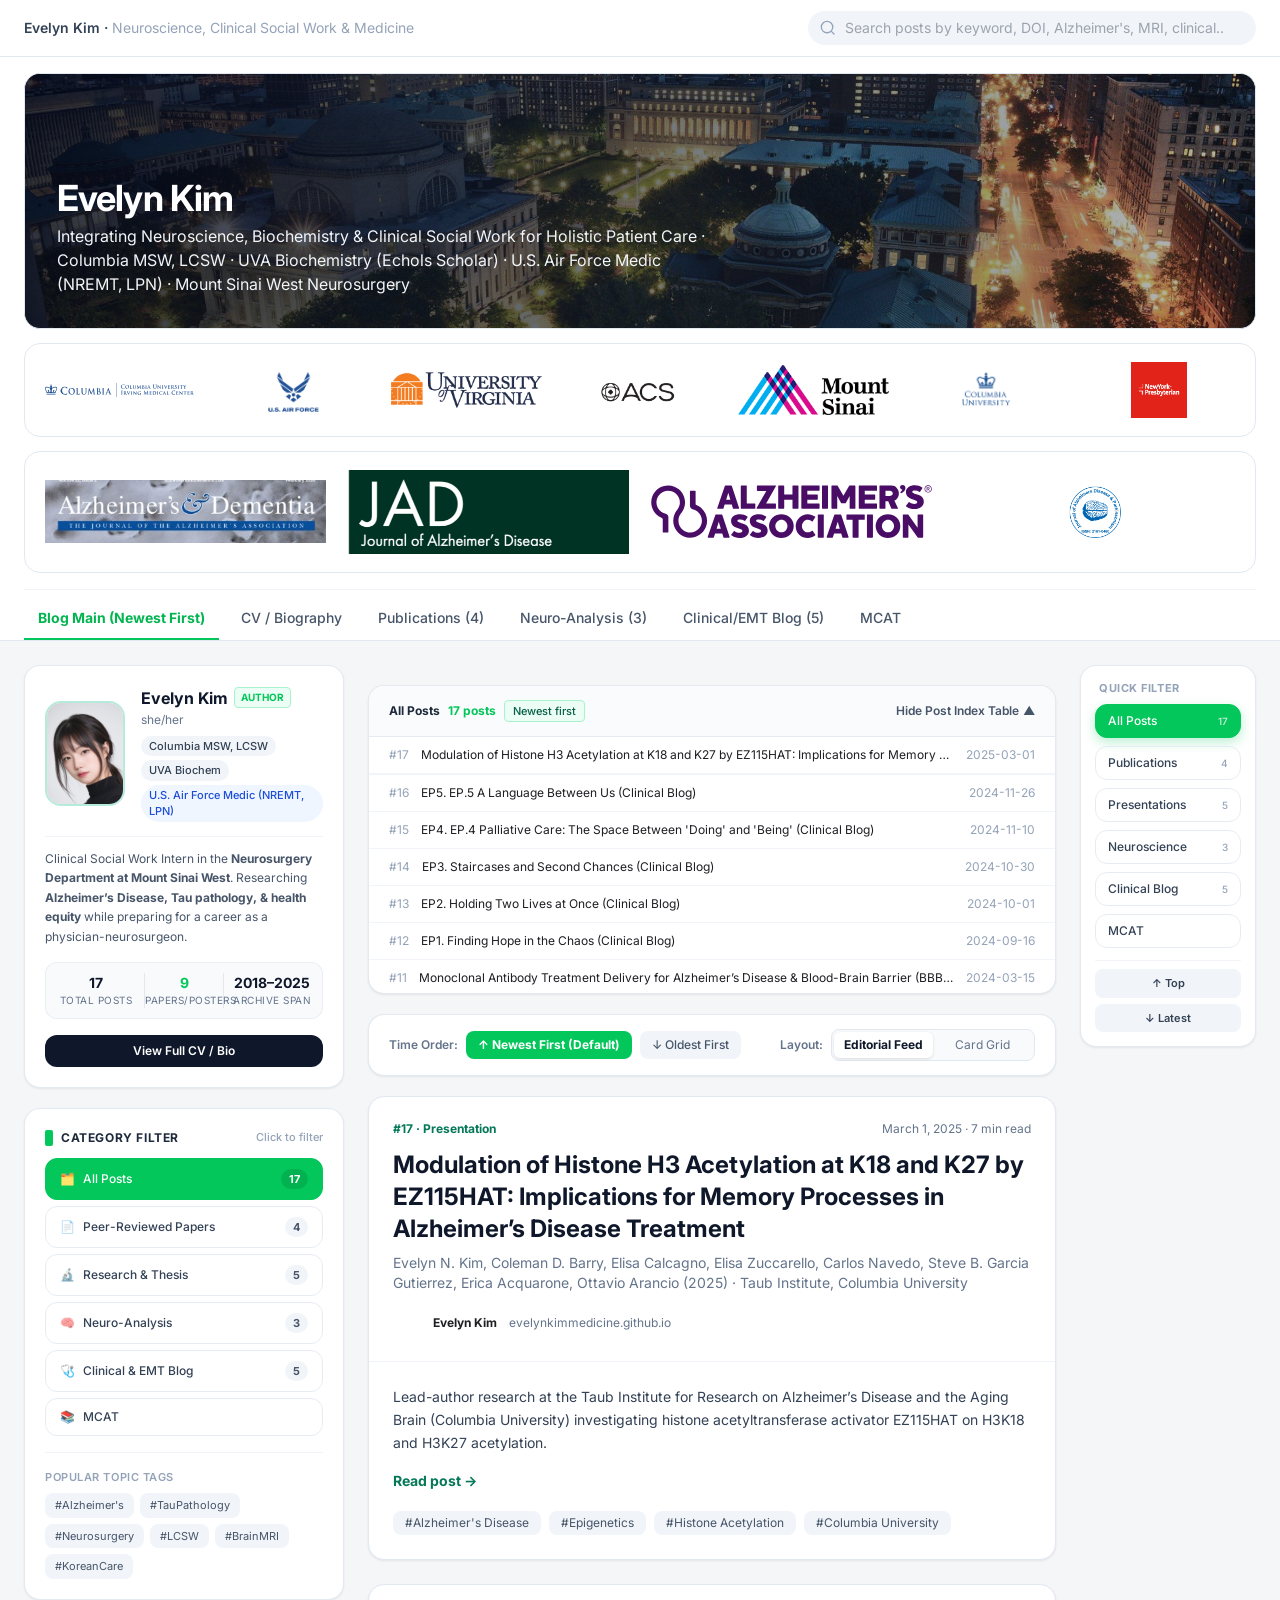
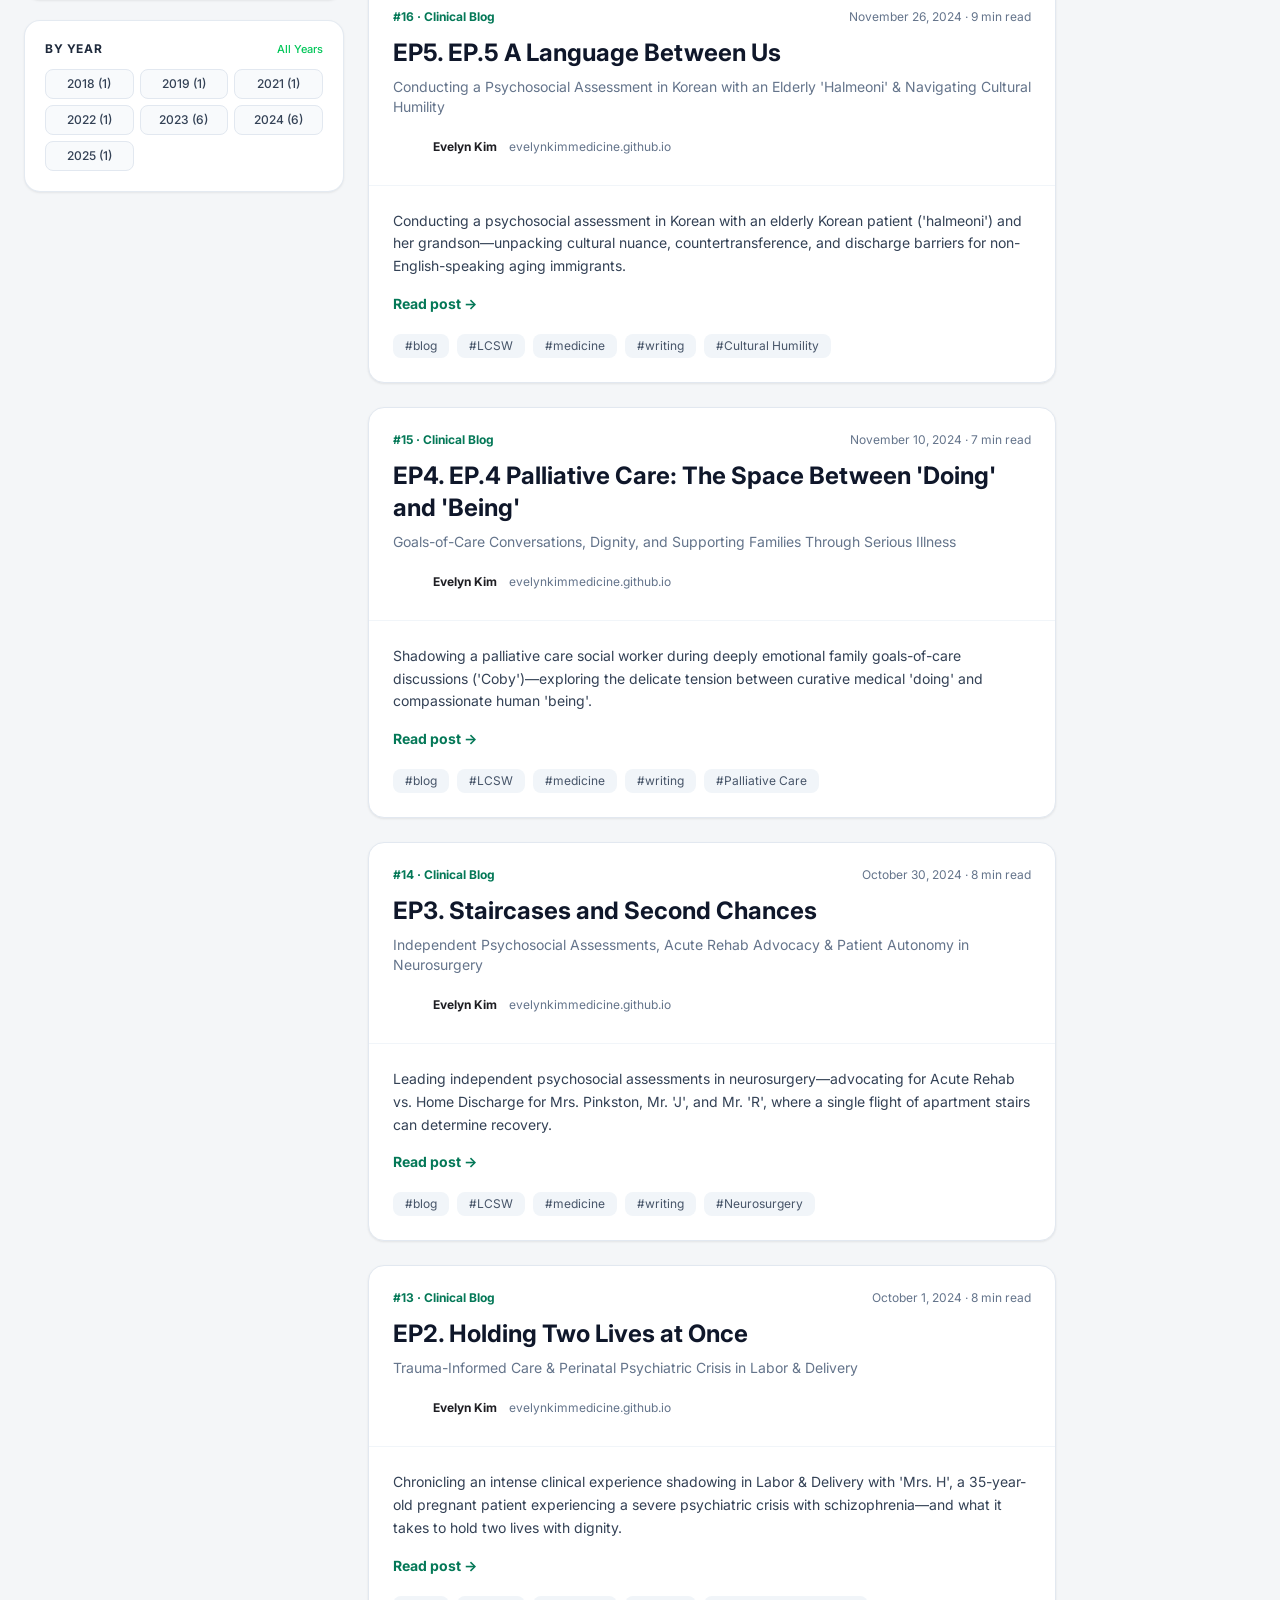
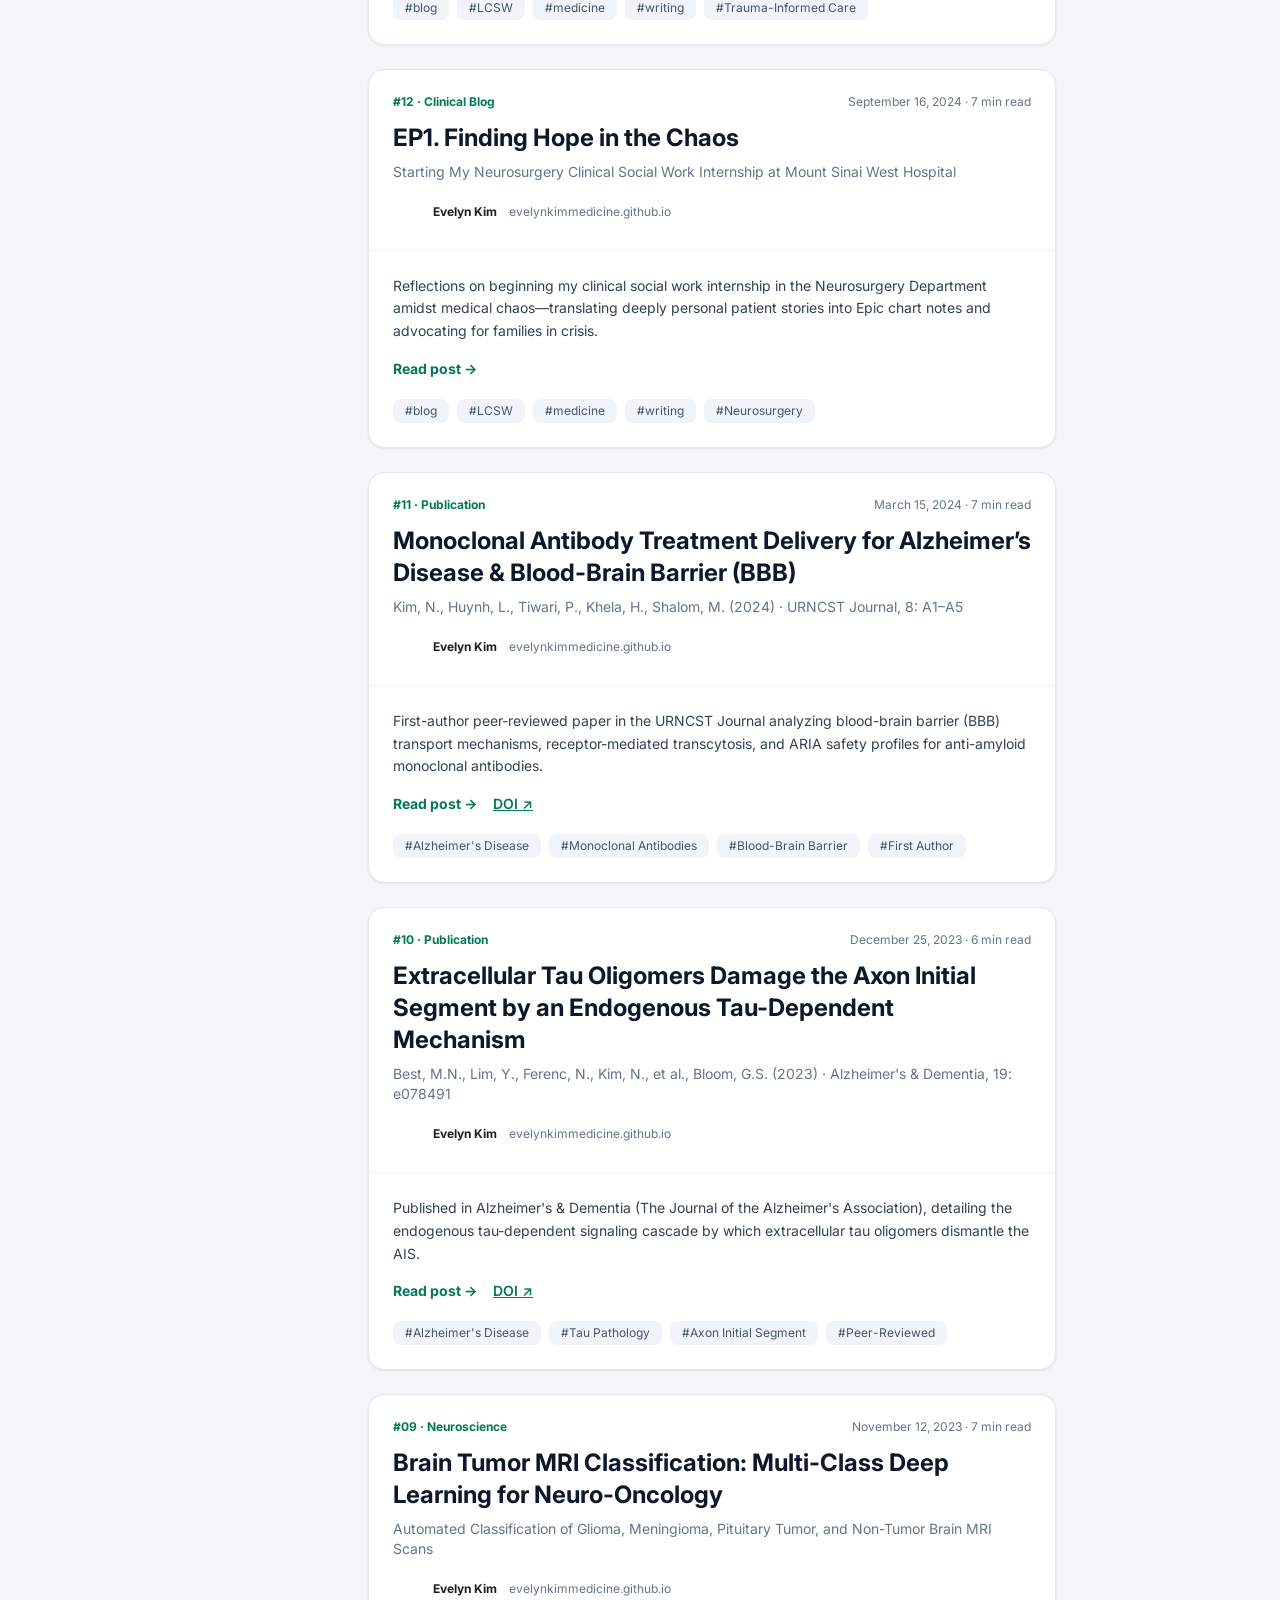
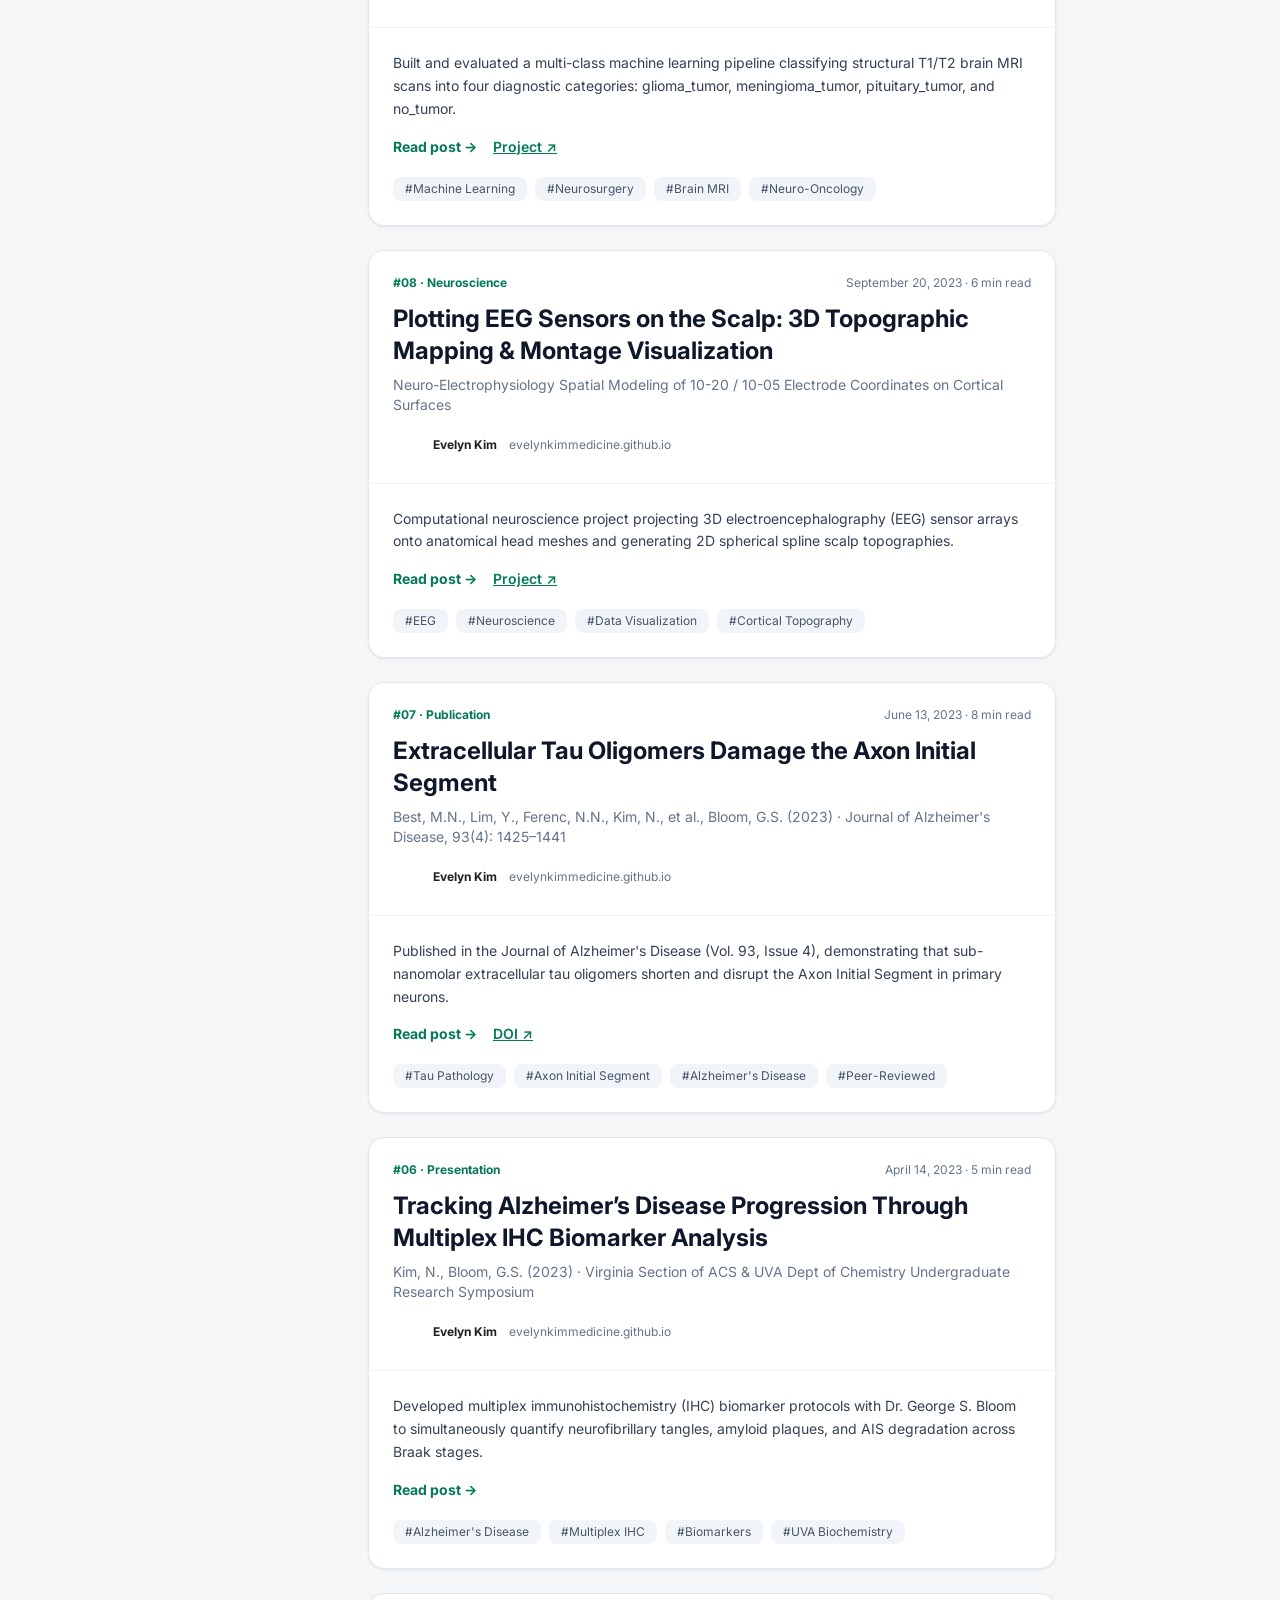
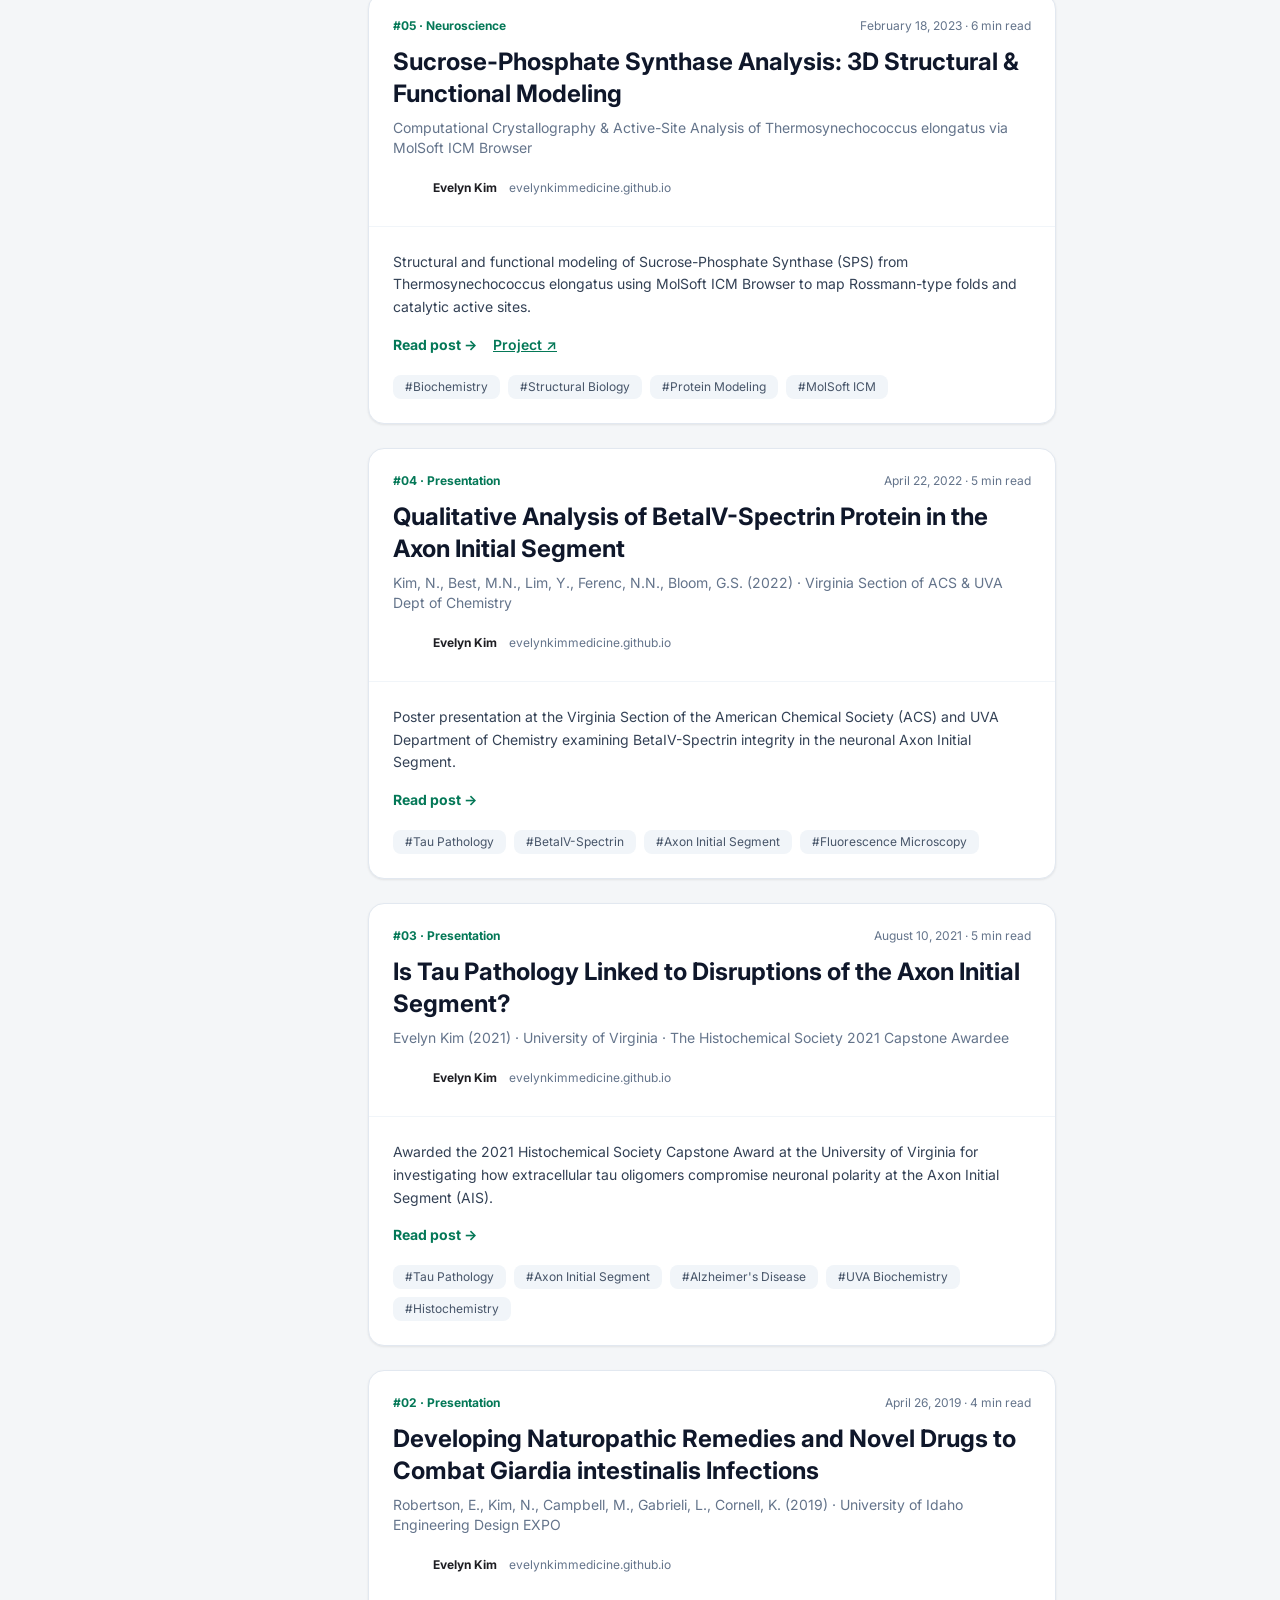
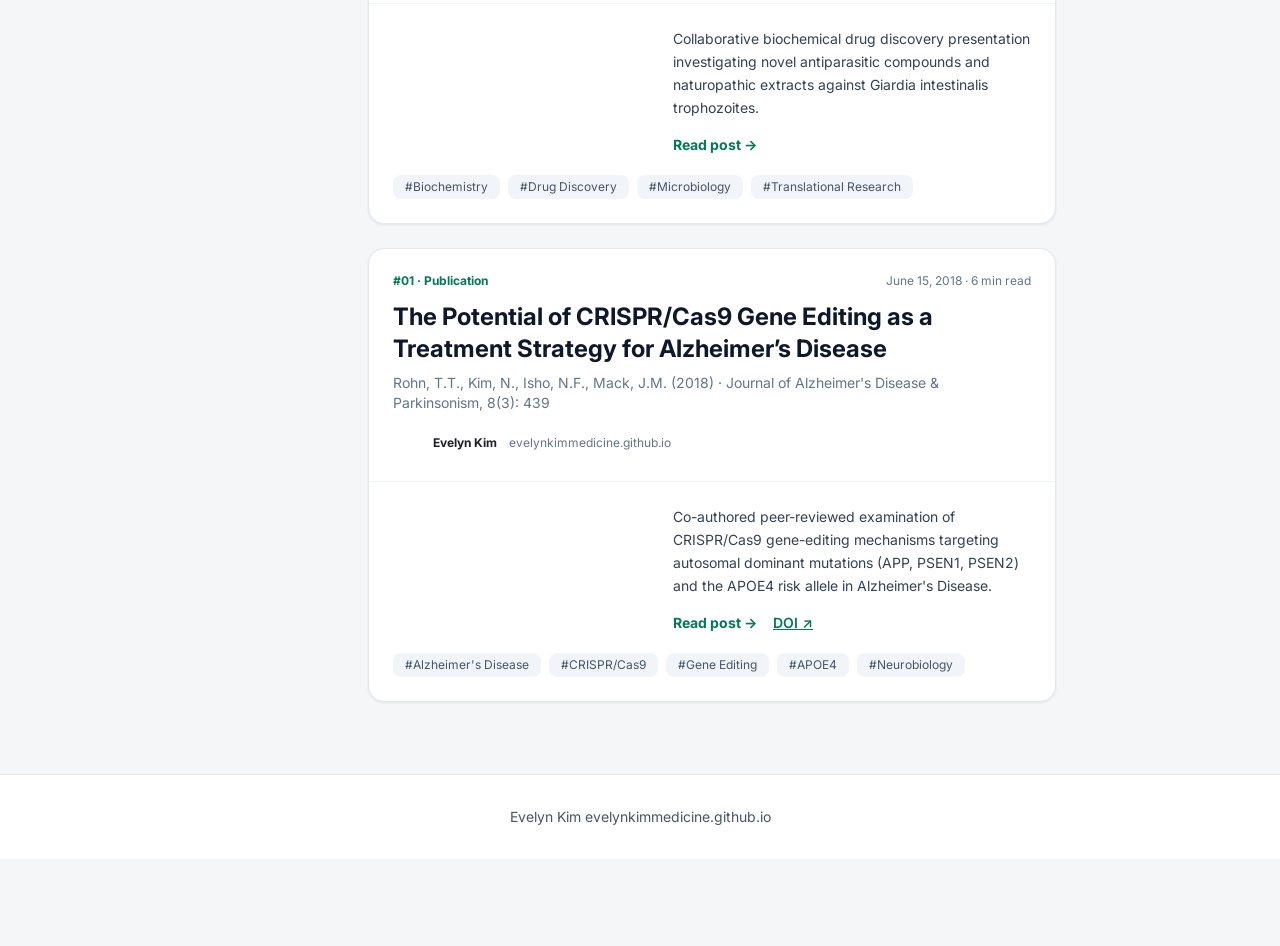
==== commit 8c856784: "Fix navigation and button selection states; add organization and journal banners" ====
--- a/index.html
+++ b/index.html
@@ -96,6 +96,26 @@
     ::-webkit-scrollbar-thumb:hover {
       background: #94A3B8;
     }
+
+    #mainSectionNav{position:relative}
+    .nav-tab-btn{border-color:transparent!important;color:#475569;font-weight:500}
+    .nav-tab-btn.is-selected{color:#03b551!important;font-weight:700}
+    #navSelectionIndicator{position:absolute;bottom:0;left:0;height:2px;background:#03c75a;transition:transform .25s ease,width .25s ease;pointer-events:none}
+    .sort-order-btn{background:#f1f5f9;color:#475569;font-weight:500}
+    .sort-order-btn[aria-pressed="true"]{background:#03c75a;color:white;font-weight:700}
+    .layout-switch{position:relative;display:grid;grid-template-columns:1fr 1fr;border:1px solid #e2e8f0;border-radius:.5rem;background:#f8fafc;padding:2px}
+    #layoutSelectionIndicator{position:absolute;left:2px;top:2px;bottom:2px;width:calc((100% - 4px)/2);border-radius:.375rem;background:white;box-shadow:0 1px 3px #0002;transition:transform .25s ease;pointer-events:none}
+    .layout-choice{position:relative;z-index:1;padding:.25rem .625rem;font-size:.75rem;color:#64748b;font-weight:400;white-space:nowrap}
+    .layout-choice[aria-pressed="true"]{font-weight:700;color:#0f172a}
+    .logo-banner{margin-top:14px;border:1px solid #e2e8f0;border-radius:16px;background:white;padding:18px 20px;display:grid;grid-template-columns:repeat(7,minmax(0,1fr));gap:22px;align-items:center}
+    .logo-banner.journals{grid-template-columns:repeat(4,minmax(0,1fr))}
+    .logo-banner img{width:100%;height:56px;object-fit:contain}
+    .journal-mark{position:relative;overflow:hidden;width:100%;height:auto}
+    .logo-banner .journal-mark img{position:absolute;max-width:none;height:auto}
+    .ad-mark{aspect-ratio:400/90}.ad-mark img{width:100%;top:-22.22%;left:0}
+    .jad-mark{aspect-ratio:520/155}.logo-banner .jad-mark img{width:307.69%;left:-110.58%;top:-96.77%}
+    @media(max-width:700px){.logo-banner{grid-template-columns:repeat(3,minmax(0,1fr));gap:20px}.logo-banner.journals{grid-template-columns:repeat(2,minmax(0,1fr))}.logo-banner img{height:46px}}
+    @media(prefers-reduced-motion:reduce){#navSelectionIndicator,#layoutSelectionIndicator{transition:none}}
   </style>
 <style>.post-prose h1{font-size:2rem;font-weight:700;margin-bottom:1rem}.post-prose ul{list-style:disc;padding-left:1.5rem;margin:1rem 0}.post-prose ol{list-style:decimal;padding-left:1.5rem;margin:1rem 0}.post-prose li{margin:.4rem 0}.post-prose h2{font-size:1.5rem;font-weight:700;margin:1.8rem 0 .8rem}.post-prose h3{font-size:1.2rem;font-weight:700;margin:1.5rem 0 .7rem}.post-prose a{color:#029e47;text-decoration:underline}.post-prose img{max-width:100%;height:auto;border-radius:.75rem}.post-prose pre{overflow:auto;padding:1rem;background:#f1f5f9;border-radius:.75rem}.post-prose table{display:block;overflow:auto;border-collapse:collapse;max-width:100%}.post-prose th,.post-prose td{border:1px solid #e2e8f0;padding:.5rem}</style><meta name="description" content="Explore Evelyn Kim’s research publications, neuroscience projects, clinical social work reflections, biography, and MCAT resources.">
 <meta name="author" content="Evelyn Kim">
@@ -103,13 +123,13 @@
 <meta name="twitter:card" content="summary_large_image">
 <meta name="twitter:title" content="Evelyn Kim | Neuroscience &amp; Clinical Social Work">
 <meta name="twitter:description" content="Explore Evelyn Kim’s research publications, neuroscience projects, clinical social work reflections, biography, and MCAT resources.">
-<meta name="twitter:image" content="https://evelynkimmedicine.github.io/photos/blog-header.jpg">
+<meta name="twitter:image" content="https://evelynkimmedicine.github.io/photos/columbia-campus.jpg">
 <meta property="og:type" content="website">
 <meta property="og:title" content="Evelyn Kim | Neuroscience &amp; Clinical Social Work">
 <meta property="og:description" content="Explore Evelyn Kim’s research publications, neuroscience projects, clinical social work reflections, biography, and MCAT resources.">
 <meta property="og:url" content="https://evelynkimmedicine.github.io/">
 <meta property="og:site_name" content="Evelyn Kim">
-<meta property="og:image" content="https://evelynkimmedicine.github.io/photos/blog-header.jpg">
+<meta property="og:image" content="https://evelynkimmedicine.github.io/photos/columbia-campus.jpg">
 <link rel="canonical" href="https://evelynkimmedicine.github.io/">
 <link rel="icon" type="image/svg+xml" href="/assets/favicon.svg">
 <script type="application/ld+json">{"@context": "https://schema.org", "@type": "ProfilePage", "url": "https://evelynkimmedicine.github.io/", "name": "Evelyn Kim", "mainEntity": {"@type": "Person", "name": "Evelyn Kim", "url": "https://evelynkimmedicine.github.io/"}}</script></head>
@@ -150,7 +170,7 @@
       <!-- Banner Image Card -->
       <div class="relative rounded-2xl overflow-hidden border border-slate-200 bg-slate-900 h-44 sm:h-56 md:h-64">
         <img
-          src="/photos/blog-header.jpg"
+          src="/photos/columbia-campus.jpg"
           alt="Evelyn Kim Blog Header Illustration"
           class="w-full h-full object-cover opacity-90 max-w-full"
         />
@@ -169,10 +189,16 @@
         </div>
       </div>
 
+<section class="logo-banner" aria-label="Academic, military and clinical organizations"><img src="/assets/logos/cuimc.svg" alt="Columbia University Irving Medical Center" title="Columbia University Irving Medical Center"><img src="/assets/logos/usaf.png" alt="U.S. Air Force" title="U.S. Air Force"><img src="/assets/logos/uva.png" alt="University of Virginia" title="University of Virginia"><img src="/assets/logos/acs.webp" alt="American Chemical Society" title="American Chemical Society"><img src="/assets/logos/mount-sinai.png" alt="Mount Sinai" title="Mount Sinai"><img src="/assets/logos/columbia.png" alt="Columbia University" title="Columbia University"><img src="/assets/logos/nyp.png" alt="NewYork-Presbyterian" title="NewYork-Presbyterian"></section><section class="logo-banner journals" aria-label="Journals and research organizations">
+<div class="journal-mark ad-mark" role="img" aria-label="Alzheimer’s &amp; Dementia"><img src="/assets/logos/alzheimers-dementia.jpg" alt="Alzheimer’s &amp; Dementia"></div>
+<div class="journal-mark jad-mark" role="img" aria-label="Journal of Alzheimer’s Disease"><img src="/assets/logos/jad.png" alt="Journal of Alzheimer’s Disease"></div>
+<img src="/assets/logos/alzheimers-association.svg" alt="Alzheimer’s Association">
+<img src="/assets/logos/jad-parkinsonism.png" alt="Journal of Alzheimer’s Disease &amp; Parkinsonism">
+</section>
       <!-- Naver Blog Classic Sub-Navigation Bar -->
       <div class="mt-4 flex flex-wrap items-center justify-between gap-3 border-t border-slate-100 pt-2">
-        <nav class="flex items-center gap-1 sm:gap-2 overflow-x-auto no-scrollbar" aria-label="Main blog sections">
-          <button id="tabMainBlog" type="button" class="nav-tab-btn px-3.5 py-2.5 text-xs sm:text-sm font-bold text-[#03C75A] border-b-2 border-[#03C75A] whitespace-nowrap transition">Blog Main (Newest First)
+        <nav class="flex items-center gap-1 sm:gap-2 overflow-x-auto no-scrollbar" id="mainSectionNav" aria-label="Main blog sections">
+          <button id="tabMainBlog" type="button" class="nav-tab-btn px-3.5 py-2.5 text-xs sm:text-sm font-medium text-slate-600 border-b-2 border-transparent whitespace-nowrap transition">Blog Main (Newest First)
           </button>
           <button id="tabCvAbout" type="button" class="nav-tab-btn px-3.5 py-2.5 text-xs sm:text-sm font-medium text-slate-600 hover:text-slate-900 border-b-2 border-transparent whitespace-nowrap transition">CV / Biography
           </button>
@@ -183,6 +209,7 @@
           <button id="tabClinicalBlog" type="button" class="nav-tab-btn px-3.5 py-2.5 text-xs sm:text-sm font-medium text-slate-600 hover:text-slate-900 border-b-2 border-transparent whitespace-nowrap transition">Clinical/EMT Blog (5)
           </button>
           <button id="tabMcat" type="button" class="nav-tab-btn px-3.5 py-2.5 text-xs sm:text-sm font-medium text-slate-600 hover:text-slate-900 border-b-2 border-transparent whitespace-nowrap transition">MCAT</button>
+          <span id="navSelectionIndicator" aria-hidden="true"></span>
         </nav>
 
         <!-- Mobile Search Bar -->
@@ -209,7 +236,7 @@
         <div class="bg-white rounded-2xl border border-slate-200/90 p-5 naver-shadow">
           <div class="flex items-center gap-4">
             <img
-              src="/photos/evelyn-portrait.jpg"
+              src="/photos/evelyn-portrait-9401.jpg"
               alt="Evelyn Kim Portrait"
               class="w-20 h-20 rounded-2xl object-cover border-2 border-emerald-500/30 shrink-0 max-w-full h-auto"
             />
@@ -251,9 +278,6 @@
             <button id="sidebarOpenCvBtn" type="button" class="flex-1 py-2 px-3 rounded-xl text-xs font-semibold bg-slate-900 hover:bg-slate-800 text-white transition text-center">
               View Full CV / Bio
             </button>
-            <button id="sidebarCopyUrlBtn" type="button" class="py-2 px-3 rounded-xl text-xs font-semibold bg-slate-100 hover:bg-slate-200 text-slate-700 transition" title="Copy Blog URL">
-              Share 🔗
-            </button>
           </div>
         </div>
 
@@ -345,6 +369,8 @@
       <div id="mainContentColumn" class="flex-1 min-w-0 w-full space-y-5">
 
         <!-- CV / BIO FULL PROFILE SECTION (Hidden by default when on Blog Main, or toggled via tab) -->
+        <section id="mcatProfileSection" class="hidden bg-white rounded-2xl border border-slate-200/90 p-6 sm:p-8 naver-shadow post-prose"><h1>MCAT</h1>
+<p>MCAT study notes and resources will appear here.</p></section>
         <section id="cvProfileSection" class="hidden bg-white rounded-2xl border border-slate-200/90 p-6 sm:p-8 naver-shadow space-y-6"><div class="flex flex-wrap items-start justify-between gap-4 border-b border-slate-200 pb-5">
             <div>
               <span class="px-2.5 py-1 rounded-full text-xs font-bold bg-emerald-50 text-[#03C75A] border border-emerald-200">CURRICULUM VITAE &amp; BIOGRAPHY</span>
@@ -407,7 +433,7 @@
                 Ordered: Newest First 
               </span>
             </div>
-            <button id="toggleDirectoryBtn" type="button" class="text-xs font-semibold text-slate-600 hover:text-[#03C75A] flex items-center gap-1 transition">
+            <button id="toggleDirectoryBtn" type="button" aria-expanded="true" class="text-xs font-semibold text-slate-600 hover:text-[#03C75A] flex items-center gap-1 transition">
               <span id="toggleDirectoryText">Hide Post Index Table </span>
               <span id="toggleDirectoryArrow">▲</span>
             </button>
@@ -436,21 +462,17 @@
         <section class="bg-white rounded-2xl border border-slate-200/90 px-5 py-3.5 naver-shadow flex flex-wrap items-center justify-between gap-3">
           <div class="flex items-center gap-2 flex-wrap">
             <span class="text-xs font-semibold text-slate-500">Time Order:</span>
-            <button id="sortOldestBtn" type="button" class="px-3 py-1.5 rounded-lg text-xs font-bold bg-[#03C75A] text-white shadow-sm transition">
-              ↑ Oldest First
-            </button>
-            <button id="sortNewestBtn" type="button" class="px-3 py-1.5 rounded-lg text-xs font-medium bg-slate-100 text-slate-700 hover:bg-slate-200 transition">
-              ↓ Newest First (Default)
-            </button>
+            <button id="sortNewestBtn" type="button" class="sort-order-btn px-3 py-1.5 rounded-lg text-xs transition">↑ Newest First (Default)</button>
+            <button id="sortOldestBtn" type="button" class="sort-order-btn px-3 py-1.5 rounded-lg text-xs transition">↓ Oldest First</button>
           </div>
 
           <div class="flex items-center gap-2">
             <span class="text-xs font-semibold text-slate-500 hidden sm:inline">Layout:</span>
-            <div class="inline-flex rounded-lg border border-slate-200 p-0.5 bg-slate-50">
-              <button id="viewFeedBtn" type="button" class="px-2.5 py-1 rounded-md text-xs font-semibold bg-white text-slate-900 shadow-sm transition">
+            <div class="layout-switch" role="group" aria-label="Post layout"><span id="layoutSelectionIndicator" aria-hidden="true"></span>
+              <button id="viewFeedBtn" type="button" class="layout-choice">
                  Editorial Feed
               </button>
-              <button id="viewGridBtn" type="button" class="px-2.5 py-1 rounded-md text-xs font-medium text-slate-600 hover:text-slate-900 transition">
+              <button id="viewGridBtn" type="button" class="layout-choice">
                  Card Grid
               </button>
             </div>
@@ -576,5 +598,5 @@
   <footer class="bg-white border-t border-slate-200 mt-12 py-8 text-center text-sm text-slate-600">Evelyn Kim <a href="https://evelynkimmedicine.github.io/">evelynkimmedicine.github.io</a></footer>
 
   <script>const BLOG_POSTS = [{"id": "post-2018-crispr", "date": "2018-06-15", "category": "Publication", "categoryKo": "Publication", "title": "The Potential of CRISPR/Cas9 Gene Editing as a Treatment Strategy for Alzheimer’s Disease", "subtitle": "Rohn, T.T., Kim, N., Isho, N.F., Mack, J.M. (2018) · Journal of Alzheimer's Disease \u0026 Parkinsonism, 8(3): 439", "image": "/photos/crispr-fig3.png", "sourceUrl": "https://doi.org/10.4172/2161-0460.1000439", "sourceLabel": "DOI: 10.4172/2161-0460.1000439", "tags": ["Alzheimer's Disease", "CRISPR/Cas9", "Gene Editing", "APOE4", "Neurobiology"], "readTime": "6 min read", "excerpt": "Co-authored peer-reviewed examination of CRISPR/Cas9 gene-editing mechanisms targeting autosomal dominant mutations (APP, PSEN1, PSEN2) and the APOE4 risk allele in Alzheimer's Disease.", "year": "2018", "displayDate": "June 15, 2018", "fullHtml": "\u003cp\u003e\u003cstrong\u003ePublished Citation:\u003c/strong\u003e Rohn, T.T., Kim, N., Isho, N.F., \u0026amp; Mack, J.M. (2018). The Potential of CRISPR/Cas9 Gene Editing as a Treatment Strategy for Alzheimer’s Disease. \u003cem\u003eJournal of Alzheimer's Disease \u0026amp; Parkinsonism\u003c/em\u003e, 8(3): 439. \u003ca href=\"https://doi.org/10.4172/2161-0460.1000439\"\u003ehttps://doi.org/10.4172/2161-0460.1000439\u003c/a\u003e\u003c/p\u003e\n\u003cblockquote\u003e\n\u003cp\u003e\"Targeting the genetic roots of both familial early-onset and sporadic late-onset Alzheimer's disease through programmable endonucleases offers a transformative paradigm beyond symptomatic management.\"\u003c/p\u003e\n\u003c/blockquote\u003e\n\u003cp\u003eThis early foundational publication explores how CRISPR/Cas9 genome editing can be engineered to correct pathogenic mutations in the amyloid precursor protein (\u003cem\u003eAPP\u003c/em\u003e) and presenilin (\u003cem\u003ePSEN1\u003c/em\u003e, \u003cem\u003ePSEN2\u003c/em\u003e) genes, as well as converting the high-risk \u003cem\u003eAPOE4\u003c/em\u003e allele toward the neuroprotective \u003cem\u003eAPOE2/APOE3\u003c/em\u003e isoforms.\u003c/p\u003e\n\u003cp\u003e\u003cstrong\u003eKey Highlights \u0026amp; Translational Insights:\u003c/strong\u003e\u003c/p\u003e\n\u003cul\u003e\n\u003cli\u003eEvaluated viral and non-viral central nervous system delivery vectors capable of traversing the blood-brain barrier.\u003c/li\u003e\n\u003cli\u003eAnalyzed off-target cleavage risks, mosaicism, and ethical considerations required before human clinical translation.\u003c/li\u003e\n\u003cli\u003eEstablished the molecular foundation for Evelyn's subsequent undergraduate and graduate investigations into neurodegenerative therapeutics.\u003c/li\u003e\n\u003c/ul\u003e", "number": 1}, {"id": "post-2019-giardia", "date": "2019-04-26", "category": "Presentation", "categoryKo": "Presentation", "title": "Developing Naturopathic Remedies and Novel Drugs to Combat Giardia intestinalis Infections", "subtitle": "Robertson, E., Kim, N., Campbell, M., Gabrieli, L., Cornell, K. (2019) · University of Idaho Engineering Design EXPO", "image": "/photos/giardia-poster.jpg", "tags": ["Biochemistry", "Drug Discovery", "Microbiology", "Translational Research"], "readTime": "4 min read", "excerpt": "Collaborative biochemical drug discovery presentation investigating novel antiparasitic compounds and naturopathic extracts against Giardia intestinalis trophozoites.", "year": "2019", "displayDate": "April 26, 2019", "sourceUrl": "", "sourceLabel": "Post permalink", "fullHtml": "\u003cp\u003e\u003cstrong\u003ePresentation Citation:\u003c/strong\u003e Robertson, E., Kim, N., Campbell, M., Gabrieli, L., \u0026amp; Cornell, K. (2019). \u003cem\u003eDeveloping Naturopathic Remedies and Novel Drugs to Combat Giardia intestinalis Infections.\u003c/em\u003e Poster presented at the University of Idaho Engineering Design EXPO.\u003c/p\u003e\n\u003cp\u003eAddressing growing metronidazole resistance in global waterborne parasitic infections, our research team screened novel small-molecule enzyme inhibitors alongside standardized botanical extracts for antiparasitic activity against \u003cem\u003eGiardia intestinalis\u003c/em\u003e.\u003c/p\u003e\n\u003cp\u003e\u003cstrong\u003eMethodology \u0026amp; Outcomes:\u003c/strong\u003e Conducted \u003cem\u003ein vitro\u003c/em\u003e susceptibility assays, IC50 dose-response curves, and host mammalian cytotoxicity profiling to identify selective therapeutic candidates suitable for low-resource clinical settings.\u003c/p\u003e", "number": 2}, {"id": "post-2021-tau-ais-award", "date": "2021-08-10", "category": "Presentation", "categoryKo": "Presentation", "title": "Is Tau Pathology Linked to Disruptions of the Axon Initial Segment?", "subtitle": "Evelyn Kim (2021) · University of Virginia · The Histochemical Society 2021 Capstone Awardee", "image": "", "tags": ["Tau Pathology", "Axon Initial Segment", "Alzheimer's Disease", "UVA Biochemistry", "Histochemistry"], "readTime": "5 min read", "excerpt": "Awarded the 2021 Histochemical Society Capstone Award at the University of Virginia for investigating how extracellular tau oligomers compromise neuronal polarity at the Axon Initial Segment (AIS).", "year": "2021", "displayDate": "August 10, 2021", "sourceUrl": "", "sourceLabel": "Post permalink", "fullHtml": "\u003cp\u003e\u003cstrong\u003eAward \u0026amp; Citation:\u003c/strong\u003e Evelyn Kim, University of Virginia. \u003cem\u003eIs Tau Pathology Linked to Disruptions of the Axon Initial Segment?\u003c/em\u003e Recognized as \u003cstrong\u003eThe Histochemical Society 2021 Capstone Awardee\u003c/strong\u003e.\u003c/p\u003e\n\u003cblockquote\u003e\n\u003cp\u003e\"The Axon Initial Segment (AIS) serves as the structural and physiological gatekeeper of action potential initiation and neuronal polarity. When tau oligomers disrupt this barrier, neuronal signaling falters.\"\u003c/p\u003e\n\u003c/blockquote\u003e\n\u003cp\u003eUsing quantitative immunofluorescence microscopy and histochemical staining in primary cortical neuron cultures, this project investigated how pathological tau species alter key AIS scaffolding proteins, laying the groundwork for two subsequent peer-reviewed papers in 2023.\u003c/p\u003e", "number": 3}, {"id": "post-2022-betaiv-spectrin", "date": "2022-04-22", "category": "Presentation", "categoryKo": "Presentation", "title": "Qualitative Analysis of BetaIV-Spectrin Protein in the Axon Initial Segment", "subtitle": "Kim, N., Best, M.N., Lim, Y., Ferenc, N.N., Bloom, G.S. (2022) · Virginia Section of ACS \u0026 UVA Dept of Chemistry", "image": "", "tags": ["Tau Pathology", "BetaIV-Spectrin", "Axon Initial Segment", "Fluorescence Microscopy"], "readTime": "5 min read", "excerpt": "Poster presentation at the Virginia Section of the American Chemical Society (ACS) and UVA Department of Chemistry examining BetaIV-Spectrin integrity in the neuronal Axon Initial Segment.", "year": "2022", "displayDate": "April 22, 2022", "sourceUrl": "", "sourceLabel": "Post permalink", "fullHtml": "\u003cp\u003e\u003cstrong\u003ePoster Citation:\u003c/strong\u003e Kim, N., Best, M.N., Lim, Y., Ferenc, N.N., \u0026amp; Bloom, G.S. (2022). \u003cem\u003eQualitative Analysis of BetaIV-Spectrin Protein in the Axon Initial Segment.\u003c/em\u003e Poster presented at the Virginia Section of the American Chemical Society (ACS) and University of Virginia Department of Chemistry Undergraduate Research Symposium.\u003c/p\u003e\n\u003cp\u003eBetaIV-Spectrin anchors voltage-gated sodium channels to the actin-spectrin cytoskeleton within the Axon Initial Segment (AIS). In this study, we performed high-resolution confocal imaging to evaluate how exposure to toxic extracellular tau oligomers fragments BetaIV-Spectrin lattices in cultured neurons.\u003c/p\u003e", "number": 4}, {"id": "post-2023-sps-protein", "date": "2023-02-18", "category": "Neuroscience", "categoryKo": "Neuroscience", "title": "Sucrose-Phosphate Synthase Analysis: 3D Structural \u0026 Functional Modeling", "subtitle": "Computational Crystallography \u0026 Active-Site Analysis of Thermosynechococcus elongatus via MolSoft ICM Browser", "image": "", "sourceUrl": "https://medevelynkim.wordpress.com/neuro-analysis-projects/", "sourceLabel": "Neuro-Analysis Projects Portfolio", "tags": ["Biochemistry", "Structural Biology", "Protein Modeling", "MolSoft ICM"], "readTime": "6 min read", "excerpt": "Structural and functional modeling of Sucrose-Phosphate Synthase (SPS) from Thermosynechococcus elongatus using MolSoft ICM Browser to map Rossmann-type folds and catalytic active sites.", "year": "2023", "displayDate": "February 18, 2023", "fullHtml": "\u003cp\u003e\u003cstrong\u003eProject Archive:\u003c/strong\u003e \u003ca href=\"https://medevelynkim.wordpress.com/neuro-analysis-projects/\"\u003eNeuro-Analysis \u0026amp; Structural Biology Projects\u003c/a\u003e\u003c/p\u003e\n\u003cp\u003eConducted an in-depth three-dimensional structural and functional analysis of \u003cstrong\u003eSucrose-Phosphate Synthase (SPS)\u003c/strong\u003e from the thermophilic cyanobacterium \u003cem\u003eThermosynechococcus elongatus\u003c/em\u003e using \u003cstrong\u003eICM Browser (MolSoft LLC)\u003c/strong\u003e.\u003c/p\u003e\n\u003cp\u003e\u003cstrong\u003eKey Structural Findings:\u003c/strong\u003e\u003c/p\u003e\n\u003cul\u003e\n\u003cli\u003eMapped the GT-B glycosyltransferase fold comprising two Rossmann-type β/α/β domains separated by a deep catalytic cleft.\u003c/li\u003e\n\u003cli\u003eInspected hydrogen-bonding networks and conserved basic residues coordinating UDP-glucose and fructose-6-phosphate substrate binding.\u003c/li\u003e\n\u003cli\u003eDemonstrated how computational structural biology tools bridge molecular biochemistry with rational therapeutic design.\u003c/li\u003e\n\u003c/ul\u003e", "number": 5}, {"id": "post-2023-multiplex-ihc", "date": "2023-04-14", "category": "Presentation", "categoryKo": "Presentation", "title": "Tracking Alzheimer’s Disease Progression Through Multiplex IHC Biomarker Analysis", "subtitle": "Kim, N., Bloom, G.S. (2023) · Virginia Section of ACS \u0026 UVA Dept of Chemistry Undergraduate Research Symposium", "image": "", "tags": ["Alzheimer's Disease", "Multiplex IHC", "Biomarkers", "UVA Biochemistry"], "readTime": "5 min read", "excerpt": "Developed multiplex immunohistochemistry (IHC) biomarker protocols with Dr. George S. Bloom to simultaneously quantify neurofibrillary tangles, amyloid plaques, and AIS degradation across Braak stages.", "year": "2023", "displayDate": "April 14, 2023", "sourceUrl": "", "sourceLabel": "Post permalink", "fullHtml": "\u003cp\u003e\u003cstrong\u003ePoster Citation:\u003c/strong\u003e Kim, N., \u0026amp; Bloom, G.S. (2023). \u003cem\u003eTracking Alzheimer’s Disease Progression Through Multiplex IHC Biomarker Analysis.\u003c/em\u003e Poster presented at the Virginia Section of ACS and UVA Department of Chemistry Undergraduate Research Symposium.\u003c/p\u003e\n\u003cp\u003eSingle-marker histology often misses the spatial interplay between multiple pathological hallmarks in Alzheimer's Disease. By optimizing multiplex immunohistochemistry (IHC) panels, this work enabled simultaneous visualization of phosphorylated tau species, cytoskeletal breakdown, and microglial activation within the same tissue section.\u003c/p\u003e", "number": 6}, {"id": "post-2023-jad-ais", "date": "2023-06-13", "category": "Publication", "categoryKo": "Publication", "title": "Extracellular Tau Oligomers Damage the Axon Initial Segment", "subtitle": "Best, M.N., Lim, Y., Ferenc, N.N., Kim, N., et al., Bloom, G.S. (2023) · Journal of Alzheimer's Disease, 93(4): 1425–1441", "image": "", "sourceUrl": "https://doi.org/10.3233/JAD-221284", "sourceLabel": "DOI: 10.3233/JAD-221284", "tags": ["Tau Pathology", "Axon Initial Segment", "Alzheimer's Disease", "Peer-Reviewed"], "readTime": "8 min read", "excerpt": "Published in the Journal of Alzheimer's Disease (Vol. 93, Issue 4), demonstrating that sub-nanomolar extracellular tau oligomers shorten and disrupt the Axon Initial Segment in primary neurons.", "year": "2023", "displayDate": "June 13, 2023", "fullHtml": "\u003cp\u003e\u003cstrong\u003ePublished Citation:\u003c/strong\u003e Best, M.N., Lim, Y., Ferenc, N.N., Kim, N., Min, L., Wang, D.B., Sharifi, K., Wasserman, A.E., McTavish, S.A., Siller, K.H., Jones, M.K., Jenkins, P.M., Mandell, J.W., \u0026amp; Bloom, G.S. (2023). Extracellular Tau Oligomers Damage the Axon Initial Segment. \u003cem\u003eJournal of Alzheimer's Disease\u003c/em\u003e, 93(4): 1425–1441. \u003ca href=\"https://doi.org/10.3233/JAD-221284\"\u003ehttps://doi.org/10.3233/JAD-221284\u003c/a\u003e\u003c/p\u003e\n\u003cblockquote\u003e\n\u003cp\u003e\"Exposure of wild-type cortical neurons to soluble extracellular tau oligomers induces significant reduction in Axon Initial Segment length and Ankyrin-G / BetaIV-Spectrin density—a mechanism completely prevented in tau-knockout neurons.\"\u003c/p\u003e\n\u003c/blockquote\u003e\n\u003cp\u003e\u003cstrong\u003eCore Experimental Contributions:\u003c/strong\u003e\u003c/p\u003e\n\u003cul\u003e\n\u003cli\u003eQuantified AIS structural markers (Ankyrin-G and βIV-Spectrin) across thousands of imaged neurons using automated confocal image analysis pipelines.\u003c/li\u003e\n\u003cli\u003eDemonstrated that extracellular tau oligomers require endogenous intracellular tau to trigger AIS disassembly.\u003c/li\u003e\n\u003cli\u003eProvided a direct cellular mechanism linking prion-like tau propagation to network hyperexcitability and cognitive decline in Alzheimer's Disease.\u003c/li\u003e\n\u003c/ul\u003e", "number": 7}, {"id": "post-2023-eeg-scalp", "date": "2023-09-20", "category": "Neuroscience", "categoryKo": "Neuroscience", "title": "Plotting EEG Sensors on the Scalp: 3D Topographic Mapping \u0026 Montage Visualization", "subtitle": "Neuro-Electrophysiology Spatial Modeling of 10-20 / 10-05 Electrode Coordinates on Cortical Surfaces", "image": "", "sourceUrl": "https://medevelynkim.wordpress.com/neuro-analysis-projects/", "sourceLabel": "Neuro-Analysis Projects Page", "tags": ["EEG", "Neuroscience", "Data Visualization", "Cortical Topography"], "readTime": "6 min read", "excerpt": "Computational neuroscience project projecting 3D electroencephalography (EEG) sensor arrays onto anatomical head meshes and generating 2D spherical spline scalp topographies.", "year": "2023", "displayDate": "September 20, 2023", "fullHtml": "\u003cp\u003e\u003cstrong\u003eProject Archive:\u003c/strong\u003e \u003ca href=\"https://medevelynkim.wordpress.com/neuro-analysis-projects/\"\u003ePlotting EEG Sensors on the Scalp — Neuro-Analysis Portfolio\u003c/a\u003e\u003c/p\u003e\n\u003cp\u003eAccurate spatial registration of electroencephalography (EEG) electrodes is essential for source localization, seizure focus mapping in neurosurgery, and cognitive event-related potential (ERP) studies.\u003c/p\u003e\n\u003cp\u003e\u003cstrong\u003eTechnical Implementation Highlights:\u003c/strong\u003e\u003c/p\u003e\n\u003cul\u003e\n\u003cli\u003eAligned standard 10-20 and high-density 64-channel sensor montages with fiducial anatomical landmarks (Nasion, Inion, Left/Right Preauricular points).\u003c/li\u003e\n\u003cli\u003eRendered both 3D cranial surface sensor projections and 2D topographic contour maps for alpha/theta band power inspection.\u003c/li\u003e\n\u003cli\u003eExplored clinical applications in pre-surgical epilepsy monitoring and neurodegenerative slowing analysis.\u003c/li\u003e\n\u003c/ul\u003e", "number": 8}, {"id": "post-2023-mri-classification", "date": "2023-11-12", "category": "Neuroscience", "categoryKo": "Neuroscience", "title": "Brain Tumor MRI Classification: Multi-Class Deep Learning for Neuro-Oncology", "subtitle": "Automated Classification of Glioma, Meningioma, Pituitary Tumor, and Non-Tumor Brain MRI Scans", "image": "", "sourceUrl": "https://medevelynkim.wordpress.com/neuro-analysis-projects/", "sourceLabel": "Neuro-Analysis Projects Page", "tags": ["Machine Learning", "Neurosurgery", "Brain MRI", "Neuro-Oncology"], "readTime": "7 min read", "excerpt": "Built and evaluated a multi-class machine learning pipeline classifying structural T1/T2 brain MRI scans into four diagnostic categories: glioma_tumor, meningioma_tumor, pituitary_tumor, and no_tumor.", "year": "2023", "displayDate": "November 12, 2023", "fullHtml": "\u003cp\u003e\u003cstrong\u003eProject Archive:\u003c/strong\u003e \u003ca href=\"https://medevelynkim.wordpress.com/neuro-analysis-projects/\"\u003eBrain Tumor MRI Classification — Neuro-Analysis Portfolio\u003c/a\u003e\u003c/p\u003e\n\u003cp\u003eIn neurosurgical oncology, rapid and accurate differentiation between primary intracranial tumors on Magnetic Resonance Imaging (MRI) guides surgical resection planning and patient counseling. This project developed an automated classification pipeline across four clinical classes:\u003c/p\u003e\n\u003cp\u003eglioma_tumor\nGlial Parenchymal\u003c/p\u003e\n\u003cp\u003emeningioma_tumor\nDural / Extra-Axial\u003c/p\u003e\n\u003cp\u003epituitary_tumor\nSellar Region\u003c/p\u003e\n\u003cp\u003eno_tumor\nHealthy Control\u003c/p\u003e\n\u003cp\u003e\u003cstrong\u003ePipeline \u0026amp; Clinical Relevance:\u003c/strong\u003e Performed skull-stripping preprocessing, intensity normalization, data augmentation, and confusion-matrix evaluation to minimize false-negative classifications in high-grade gliomas.\u003c/p\u003e", "number": 9}, {"id": "post-2023-alz-dementia", "date": "2023-12-25", "category": "Publication", "categoryKo": "Publication", "title": "Extracellular Tau Oligomers Damage the Axon Initial Segment by an Endogenous Tau-Dependent Mechanism", "subtitle": "Best, M.N., Lim, Y., Ferenc, N., Kim, N., et al., Bloom, G.S. (2023) · Alzheimer's \u0026 Dementia, 19: e078491", "image": "", "sourceUrl": "https://doi.org/10.1002/alz.078491", "sourceLabel": "DOI: 10.1002/alz.078491", "tags": ["Alzheimer's Disease", "Tau Pathology", "Axon Initial Segment", "Peer-Reviewed"], "readTime": "6 min read", "excerpt": "Published in Alzheimer's \u0026 Dementia (The Journal of the Alzheimer's Association), detailing the endogenous tau-dependent signaling cascade by which extracellular tau oligomers dismantle the AIS.", "year": "2023", "displayDate": "December 25, 2023", "fullHtml": "\u003cp\u003e\u003cstrong\u003ePublished Citation:\u003c/strong\u003e Best, M.N., Lim, Y., Ferenc, N., Kim, N., Wang, D.B., Sharifi, K., Wasserman, A., McTavish, S., Siller, K.H., Jones, M.K., Jenkins, P.M., Mandell, J.W., \u0026amp; Bloom, G.S. (2023). Extracellular Tau Oligomers Damage the Axon Initial Segment by an Endogenous Tau-Dependent Mechanism. \u003cem\u003eAlzheimer's \u0026amp; Dementia\u003c/em\u003e, 19: e078491. \u003ca href=\"https://doi.org/10.1002/alz.078491\"\u003ehttps://doi.org/10.1002/alz.078491\u003c/a\u003e\u003c/p\u003e\n\u003cp\u003eThis publication in \u003cem\u003eAlzheimer's \u0026amp; Dementia\u003c/em\u003e synthesizes our multi-year investigation into how soluble tau oligomers—the most synaptotoxic tau species in Alzheimer's pathology—impair the Axon Initial Segment (AIS) and disrupt action potential fidelity in cortical networks.\u003c/p\u003e", "number": 10}, {"id": "post-2024-urncst-mab", "date": "2024-03-15", "category": "Publication", "categoryKo": "Publication", "title": "Monoclonal Antibody Treatment Delivery for Alzheimer’s Disease \u0026 Blood-Brain Barrier (BBB)", "subtitle": "Kim, N., Huynh, L., Tiwari, P., Khela, H., Shalom, M. (2024) · URNCST Journal, 8: A1–A5", "image": "", "sourceUrl": "https://doi.org/10.26685/urncst.551", "sourceLabel": "DOI: 10.26685/urncst.551", "tags": ["Alzheimer's Disease", "Monoclonal Antibodies", "Blood-Brain Barrier", "First Author"], "readTime": "7 min read", "excerpt": "First-author peer-reviewed paper in the URNCST Journal analyzing blood-brain barrier (BBB) transport mechanisms, receptor-mediated transcytosis, and ARIA safety profiles for anti-amyloid monoclonal antibodies.", "year": "2024", "displayDate": "March 15, 2024", "fullHtml": "\u003cp\u003e\u003cstrong\u003eFirst-Author Citation:\u003c/strong\u003e Kim, N., Huynh, L., Tiwari, P., Khela, H., \u0026amp; Shalom, M. (2024). Monoclonal Antibody Treatment Delivery for Alzheimer’s Disease \u0026amp; BBB. \u003cem\u003eThe Undergraduate Research in Natural and Clinical Science and Technology (URNCST) Journal\u003c/em\u003e, 8: A1–A5. \u003ca href=\"https://doi.org/10.26685/urncst.551\"\u003ehttps://doi.org/10.26685/urncst.551\u003c/a\u003e\u003c/p\u003e\n\u003cblockquote\u003e\n\u003cp\u003e\"Less than 0.1% of systemically administered monoclonal antibodies typically cross the intact blood-brain barrier—making receptor-mediated transcytosis and focused ultrasound critical frontiers in Alzheimer's immunotherapy.\"\u003c/p\u003e\n\u003c/blockquote\u003e\n\u003cp\u003e\u003cstrong\u003eKey Contributions:\u003c/strong\u003e As lead author, Evelyn evaluated emerging delivery strategies—including transferrin/insulin receptor-mediated transcytosis (RMT), nanoparticle conjugation, and focused ultrasound—to improve central nervous system bioavailability while mitigating Amyloid-Related Imaging Abnormalities (ARIA-E and ARIA-H).\u003c/p\u003e", "number": 11}, {"id": "post-2024-ep1", "date": "2024-09-16", "category": "Clinical Blog", "categoryKo": "Clinical Blog", "title": "EP1. Finding Hope in the Chaos", "subtitle": "Starting My Neurosurgery Clinical Social Work Internship at Mount Sinai West Hospital", "image": "", "tags": ["blog", "LCSW", "medicine", "writing", "Neurosurgery"], "readTime": "7 min read", "excerpt": "Reflections on beginning my clinical social work internship in the Neurosurgery Department amidst medical chaos—translating deeply personal patient stories into Epic chart notes and advocating for families in crisis.", "year": "2024", "displayDate": "September 16, 2024", "sourceUrl": "", "sourceLabel": "Post permalink", "fullHtml": "\u003cp\u003e\u003cstrong\u003eOriginal Post Link:\u003c/strong\u003e EP1. Finding Hope in the Chaos (September 16, 2024)\u003c/p\u003e\n\u003cblockquote\u003e\n\u003cp\u003e\"In the middle of beeping monitors, post-operative neuro checks, and hurried morning rounds, there is a quiet sacredness in pulling up a chair and asking a patient: 'What matters most to you right now?'\"\u003c/p\u003e\n\u003c/blockquote\u003e\n\u003cp\u003eWalking onto the neurosurgery floor at Mount Sinai West for the first time as a clinical social work intern felt like stepping into a fast-moving river. Patients arrive after sudden brain aneurysms, spinal cord compressions, or newly discovered brain tumors—events that divide a family's life into 'before' and 'after' in a single afternoon.\u003c/p\u003e\n\u003cp\u003eIn those moments of acute medical chaos, I quickly realized how vital the bridge between medicine and social work truly is. While the surgical team focuses on stabilizing intracranial pressure and motor function, my role is to sit with the human aftermath: listening to patients' fears, helping overwhelmed spouses navigate crushing medical bills and insurance barriers, and translating complex emotional and social realities into structured Epic chart assessments so the entire care team sees the whole person.\u003c/p\u003e\n\u003cp\u003eHope in a hospital doesn't always look like a miracle cure; often, it looks like making sure no vulnerable patient walks through the darkest week of their life unseen or unheard.\u003c/p\u003e", "number": 12}, {"id": "post-2024-ep2", "date": "2024-10-01", "category": "Clinical Blog", "categoryKo": "Clinical Blog", "title": "EP2. Holding Two Lives at Once", "subtitle": "Trauma-Informed Care \u0026 Perinatal Psychiatric Crisis in Labor \u0026 Delivery", "image": "", "tags": ["blog", "LCSW", "medicine", "writing", "Trauma-Informed Care"], "readTime": "8 min read", "excerpt": "Chronicling an intense clinical experience shadowing in Labor \u0026 Delivery with 'Mrs. H', a 35-year-old pregnant patient experiencing a severe psychiatric crisis with schizophrenia—and what it takes to hold two lives with dignity.", "year": "2024", "displayDate": "October 1, 2024", "sourceUrl": "", "sourceLabel": "Post permalink", "fullHtml": "\u003cp\u003e\u003cstrong\u003eOriginal Post Link:\u003c/strong\u003e EP2. Holding Two Lives at Once (October 1, 2024)\u003c/p\u003e\n\u003cblockquote\u003e\n\u003cp\u003e\"When a pregnant patient in acute psychosis enters Labor \u0026amp; Delivery, the clinical team is literally holding two lives at once—and stigma can never be allowed in the room.\"\u003c/p\u003e\n\u003c/blockquote\u003e\n\u003cp\u003eIn this episode, I reflected on shadowing in Labor \u0026amp; Delivery and working with \"Mrs. H,\" a 35-year-old pregnant woman living with severe schizophrenia who arrived in acute psychiatric crisis. Cases involving perinatal severe mental illness often test the seams of hospital systems: obstetrics, psychiatry, neonatology, and child welfare protocols all converge in a high-stakes environment.\u003c/p\u003e\n\u003cp\u003eWatching and participating in her care reinforced why trauma-informed communication is a clinical necessity, not an optional courtesy. By de-escalating fear, respecting Mrs. H's humanity rather than reducing her to her diagnosis, and coordinating closely across psychiatry and OB/GYN, I saw firsthand how clinical social work anchors compassionate, ethical medical decision-making.\u003c/p\u003e", "number": 13}, {"id": "post-2024-ep3", "date": "2024-10-30", "category": "Clinical Blog", "categoryKo": "Clinical Blog", "title": "EP3. Staircases and Second Chances", "subtitle": "Independent Psychosocial Assessments, Acute Rehab Advocacy \u0026 Patient Autonomy in Neurosurgery", "image": "", "tags": ["blog", "LCSW", "medicine", "writing", "Neurosurgery"], "readTime": "8 min read", "excerpt": "Leading independent psychosocial assessments in neurosurgery—advocating for Acute Rehab vs. Home Discharge for Mrs. Pinkston, Mr. 'J', and Mr. 'R', where a single flight of apartment stairs can determine recovery.", "year": "2024", "displayDate": "October 30, 2024", "sourceUrl": "", "sourceLabel": "Post permalink", "fullHtml": "\u003cp\u003e\u003cstrong\u003eOriginal Post Link:\u003c/strong\u003e EP3. Staircases and Second Chances (October 30, 2024)\u003c/p\u003e\n\u003cblockquote\u003e\n\u003cp\u003e\"A successful craniotomy or spinal decompression in the operating room is only half the battle; the other half is fought on the four flights of walk-up stairs waiting at the patient's apartment.\"\u003c/p\u003e\n\u003c/blockquote\u003e\n\u003cp\u003eBy late October, I transitioned into leading independent psychosocial assessments on the neurosurgery unit. Through the stories of patients like Mrs. Pinkston, Mr. \"J\", and Mr. \"R\", I learned how environmental realities—like narrow New York City walk-up staircases, living alone, or lacking home health coverage—directly dictate post-surgical survival and recovery.\u003c/p\u003e\n\u003cp\u003eAdvocating fiercely for placement in Acute Inpatient Rehabilitation rather than premature home discharge required synthesizing physical therapy evaluations, family dynamics, and insurance appeals while honoring each patient's dignity and self-determination.\u003c/p\u003e", "number": 14}, {"id": "post-2024-ep4", "date": "2024-11-10", "category": "Clinical Blog", "categoryKo": "Clinical Blog", "title": "EP4. EP.4 Palliative Care: The Space Between 'Doing' and 'Being'", "subtitle": "Goals-of-Care Conversations, Dignity, and Supporting Families Through Serious Illness", "image": "", "tags": ["blog", "LCSW", "medicine", "writing", "Palliative Care"], "readTime": "7 min read", "excerpt": "Shadowing a palliative care social worker during deeply emotional family goals-of-care discussions ('Coby')—exploring the delicate tension between curative medical 'doing' and compassionate human 'being'.", "year": "2024", "displayDate": "November 10, 2024", "sourceUrl": "", "sourceLabel": "Post permalink", "fullHtml": "\u003cp\u003e\u003cstrong\u003eOriginal Post Link:\u003c/strong\u003e EP.4 Palliative Care (November 10, 2024)\u003c/p\u003e\n\u003cblockquote\u003e\n\u003cp\u003e\"Modern medicine is trained relentlessly in the art of 'doing'—another scan, another line, another procedure. Palliative care taught me the courage of 'being'—holding space when cure gives way to comfort and dignity.\"\u003c/p\u003e\n\u003c/blockquote\u003e\n\u003cp\u003eShadowing a palliative care social worker during family goals-of-care meetings for a patient (\"Coby\") reshaped how I envision my future as a physician. In acute surgical settings, stopping aggressive intervention can sometimes feel to families like giving up. Yet through gentle, honest facilitation, palliative care reframes the conversation around who the patient is, what brings them peace, and how to protect their dignity.\u003c/p\u003e", "number": 15}, {"id": "post-2024-ep5", "date": "2024-11-26", "category": "Clinical Blog", "categoryKo": "Clinical Blog", "title": "EP5. EP.5 A Language Between Us", "subtitle": "Conducting a Psychosocial Assessment in Korean with an Elderly 'Halmeoni' \u0026 Navigating Cultural Humility", "image": "", "tags": ["blog", "LCSW", "medicine", "writing", "Cultural Humility"], "readTime": "9 min read", "excerpt": "Conducting a psychosocial assessment in Korean with an elderly Korean patient ('halmeoni') and her grandson—unpacking cultural nuance, countertransference, and discharge barriers for non-English-speaking aging immigrants.", "year": "2024", "displayDate": "November 26, 2024", "sourceUrl": "", "sourceLabel": "Post permalink", "fullHtml": "\u003cp\u003e\u003cstrong\u003eOriginal Post Link:\u003c/strong\u003e EP.5 A Language Between Us (November 26, 2024)\u003c/p\u003e\n\u003cblockquote\u003e\n\u003cp\u003e\"When I greeted her in Korean, her shoulders dropped two inches. Suddenly, she wasn't just a 'limited-English-proficiency neurosurgery patient' on a hospital census—she was a halmeoni (grandmother) whose fears and pride had a voice.\"\u003c/p\u003e\n\u003c/blockquote\u003e\n\u003cp\u003eIn my fifth clinical blog reflection, I shared the experience of conducting a comprehensive psychosocial assessment in Korean with an elderly patient (\"halmeoni\") and her devoted grandson. For many older Asian immigrants, hospital stays are compounded by linguistic isolation, reluctance to \"burden\" family members, and systemic gaps in culturally concordant post-acute care.\u003c/p\u003e\n\u003cp\u003eThis encounter also invited deep self-reflection on countertransference—seeing echoes of my own family and heritage in the room—and reaffirmed why my lifelong mission is to serve aging immigrant communities at the intersection of neurosurgery, gerontology, and clinical social work.\u003c/p\u003e", "number": 16}, {"id": "post-2025-taub-histone", "date": "2025-03-01", "category": "Presentation", "categoryKo": "Presentation", "title": "Modulation of Histone H3 Acetylation at K18 and K27 by EZ115HAT: Implications for Memory Processes in Alzheimer’s Disease Treatment", "subtitle": "Evelyn N. Kim, Coleman D. Barry, Elisa Calcagno, Elisa Zuccarello, Carlos Navedo, Steve B. Garcia Gutierrez, Erica Acquarone, Ottavio Arancio (2025) · Taub Institute, Columbia University", "image": "", "tags": ["Alzheimer's Disease", "Epigenetics", "Histone Acetylation", "Columbia University"], "readTime": "7 min read", "excerpt": "Lead-author research at the Taub Institute for Research on Alzheimer’s Disease and the Aging Brain (Columbia University) investigating histone acetyltransferase activator EZ115HAT on H3K18 and H3K27 acetylation.", "year": "2025", "displayDate": "March 1, 2025", "sourceUrl": "", "sourceLabel": "Post permalink", "fullHtml": "\u003cp\u003e\u003cstrong\u003eResearch Citation:\u003c/strong\u003e Evelyn N. Kim, Coleman D. Barry, Elisa Calcagno, Elisa Zuccarello, Carlos Navedo, Steve B. Garcia Gutierrez, Erica Acquarone, \u0026amp; Ottavio Arancio (2025). \u003cem\u003eModulation of Histone H3 Acetylation at K18 and K27 by EZ115HAT: Implications for Memory Processes in Alzheimer’s Disease Treatment.\u003c/em\u003e Taub Institute for Research on Alzheimer’s Disease and the Aging Brain, Columbia University.\u003c/p\u003e\n\u003cblockquote\u003e\n\u003cp\u003e\"Restoring epigenetic plasticity via targeted activation of histone acetylation at H3K18 and H3K27 rescues synaptic gene transcription essential for long-term memory consolidation in Alzheimer's models.\"\u003c/p\u003e\n\u003c/blockquote\u003e\n\u003cp\u003eConducted in the laboratory of Dr. Ottavio Arancio at Columbia University's Taub Institute, this research examines how the novel small-molecule histone acetyltransferase (HAT) activator \u003cstrong\u003eEZ115HAT\u003c/strong\u003e modulates specific lysine residues (K18 and K27) on Histone H3 to counteract epigenetic repression in Alzheimer's Disease.\u003c/p\u003e", "number": 17}];</script>
-  <script src="/assets/blog.js" defer></script>
+  <script src="/assets/blog.js?v=a62386b3b843" defer></script>
 <noscript><p style="padding:1rem;text-align:center">Use the post title links to read articles. JavaScript enables filters and reader controls.</p></noscript></body></html>
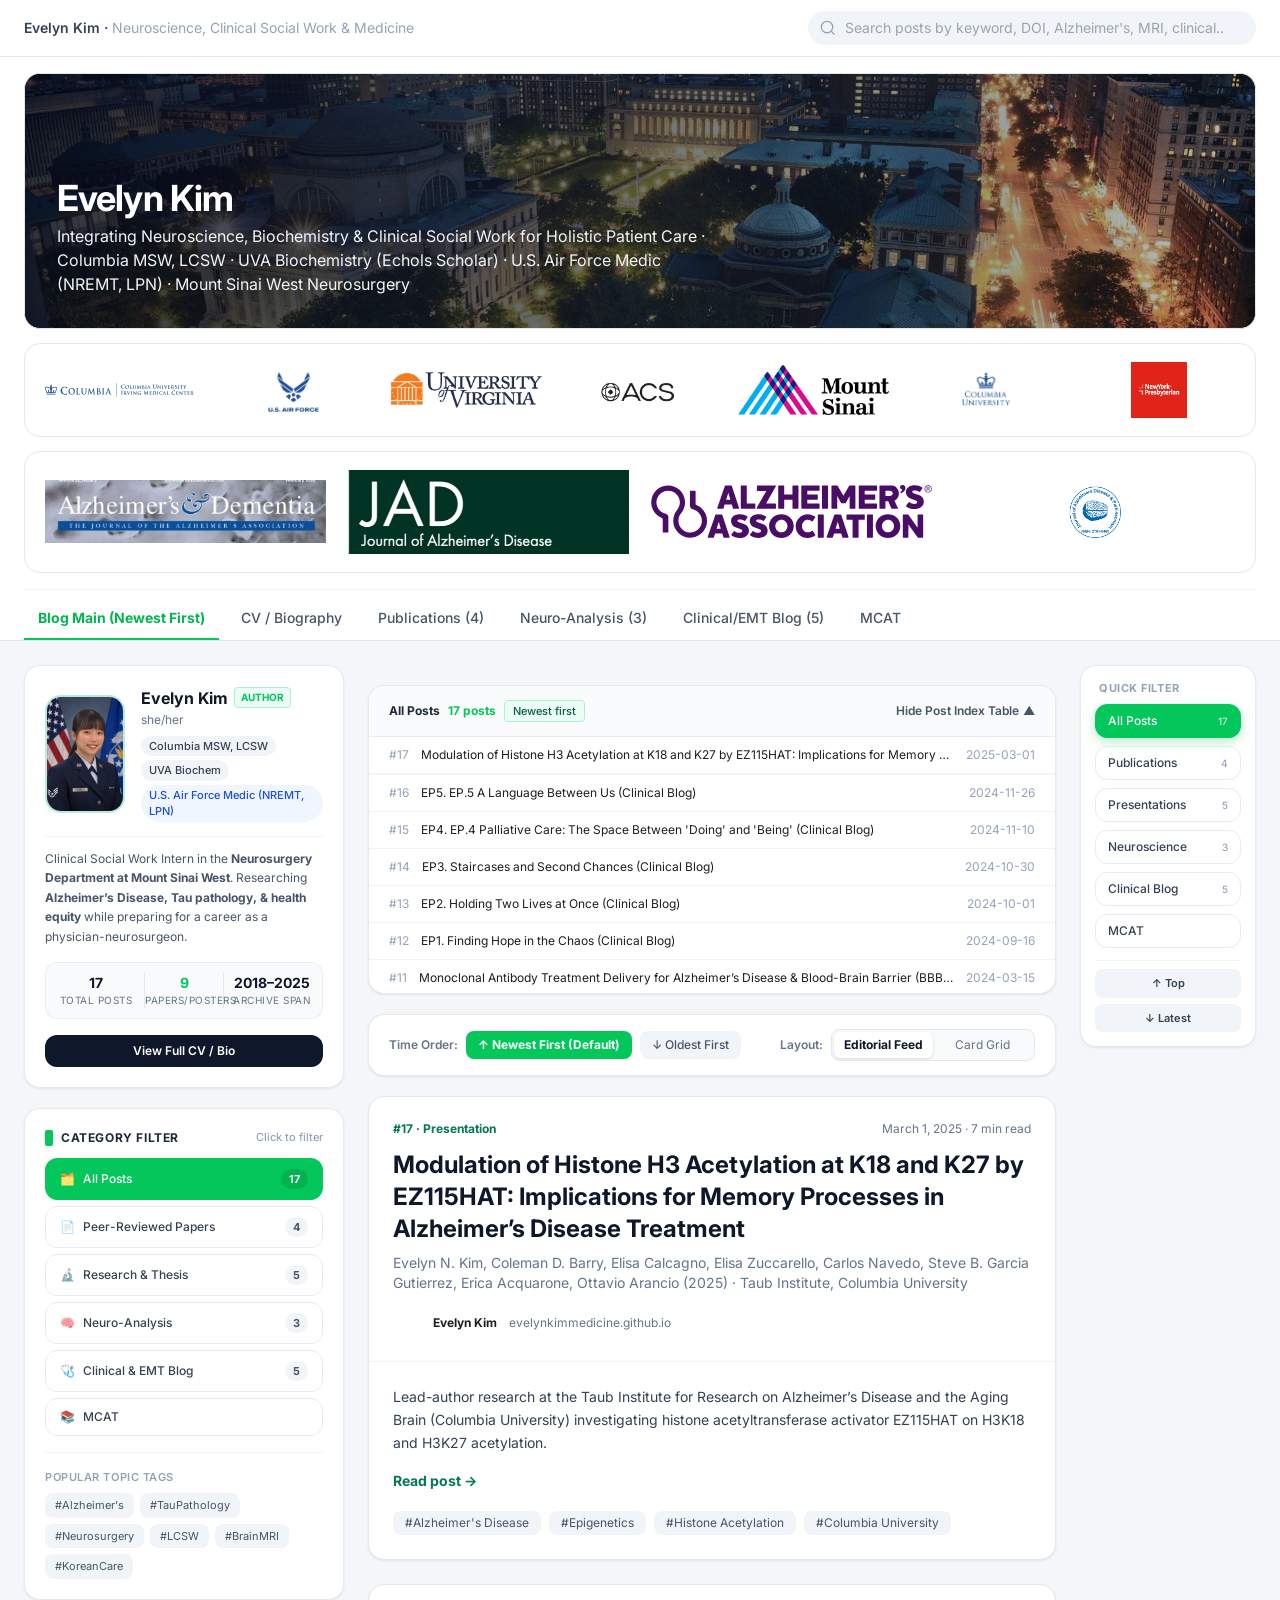
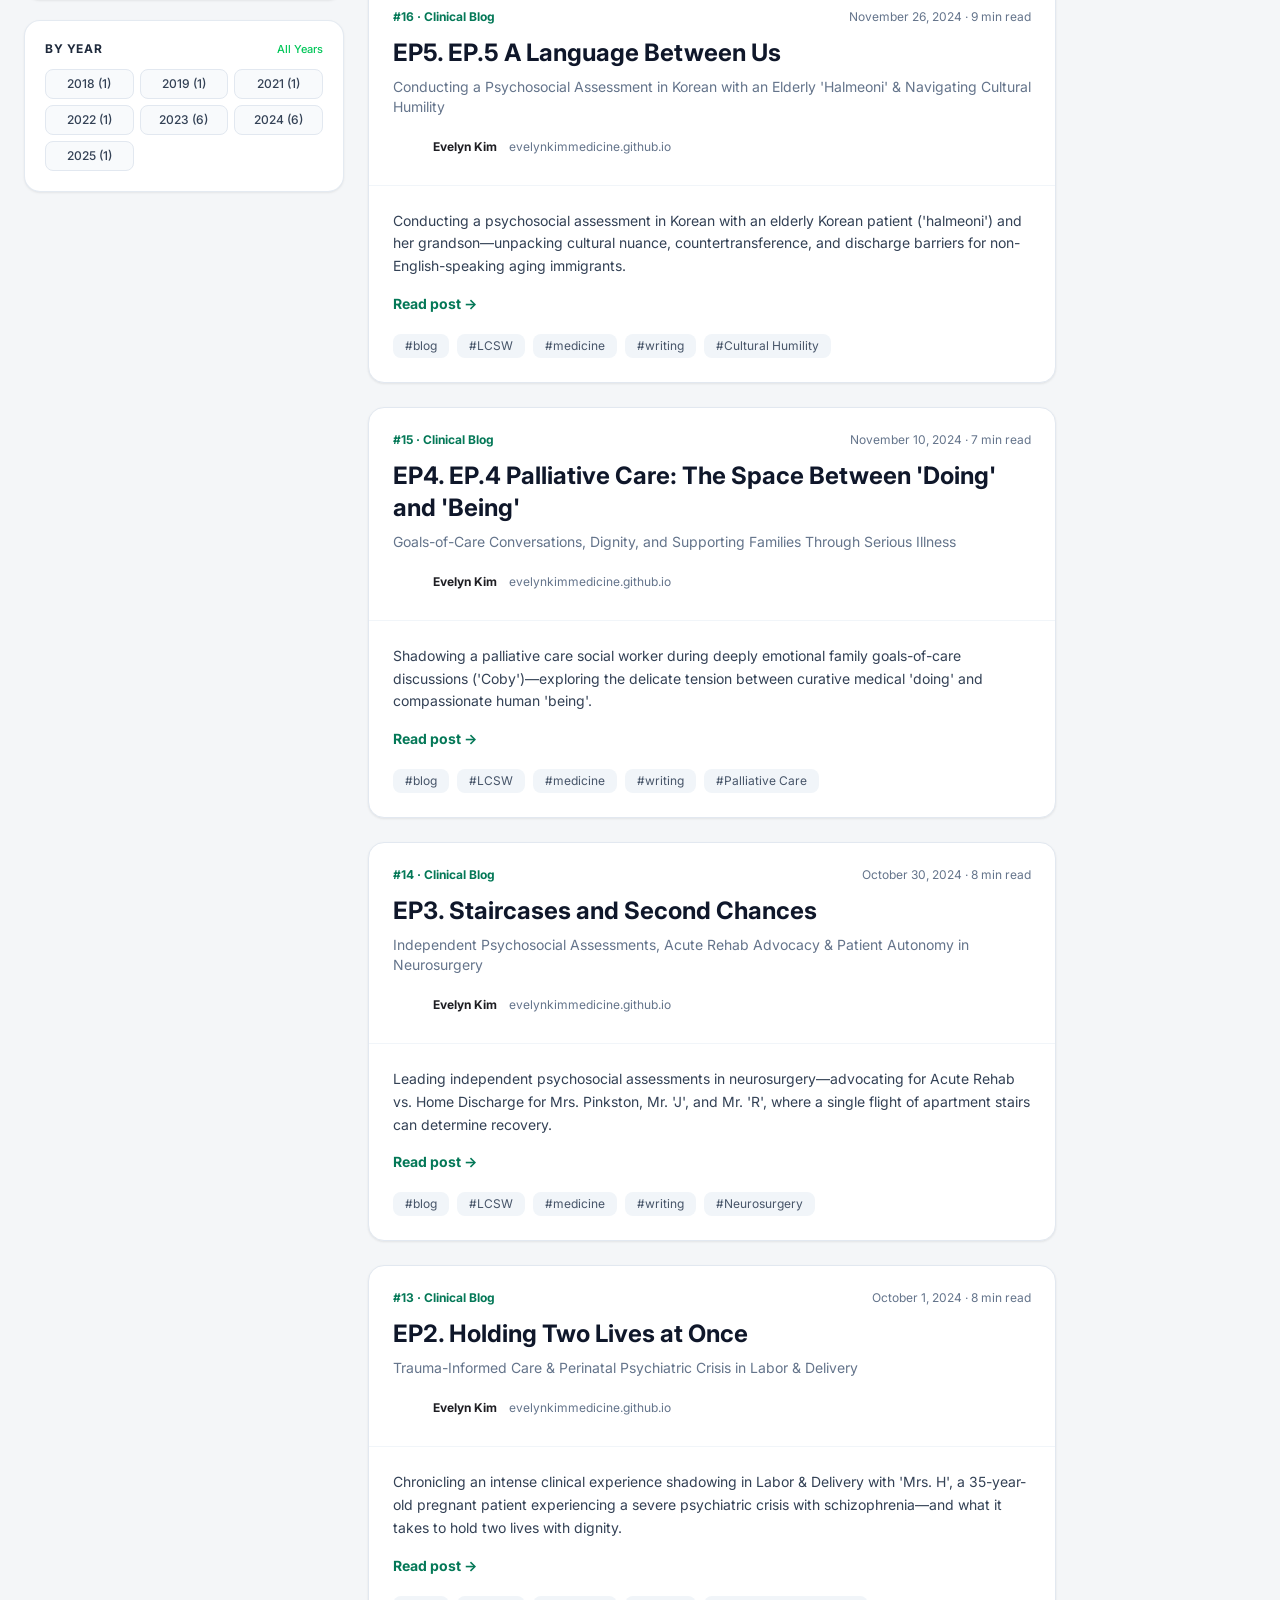
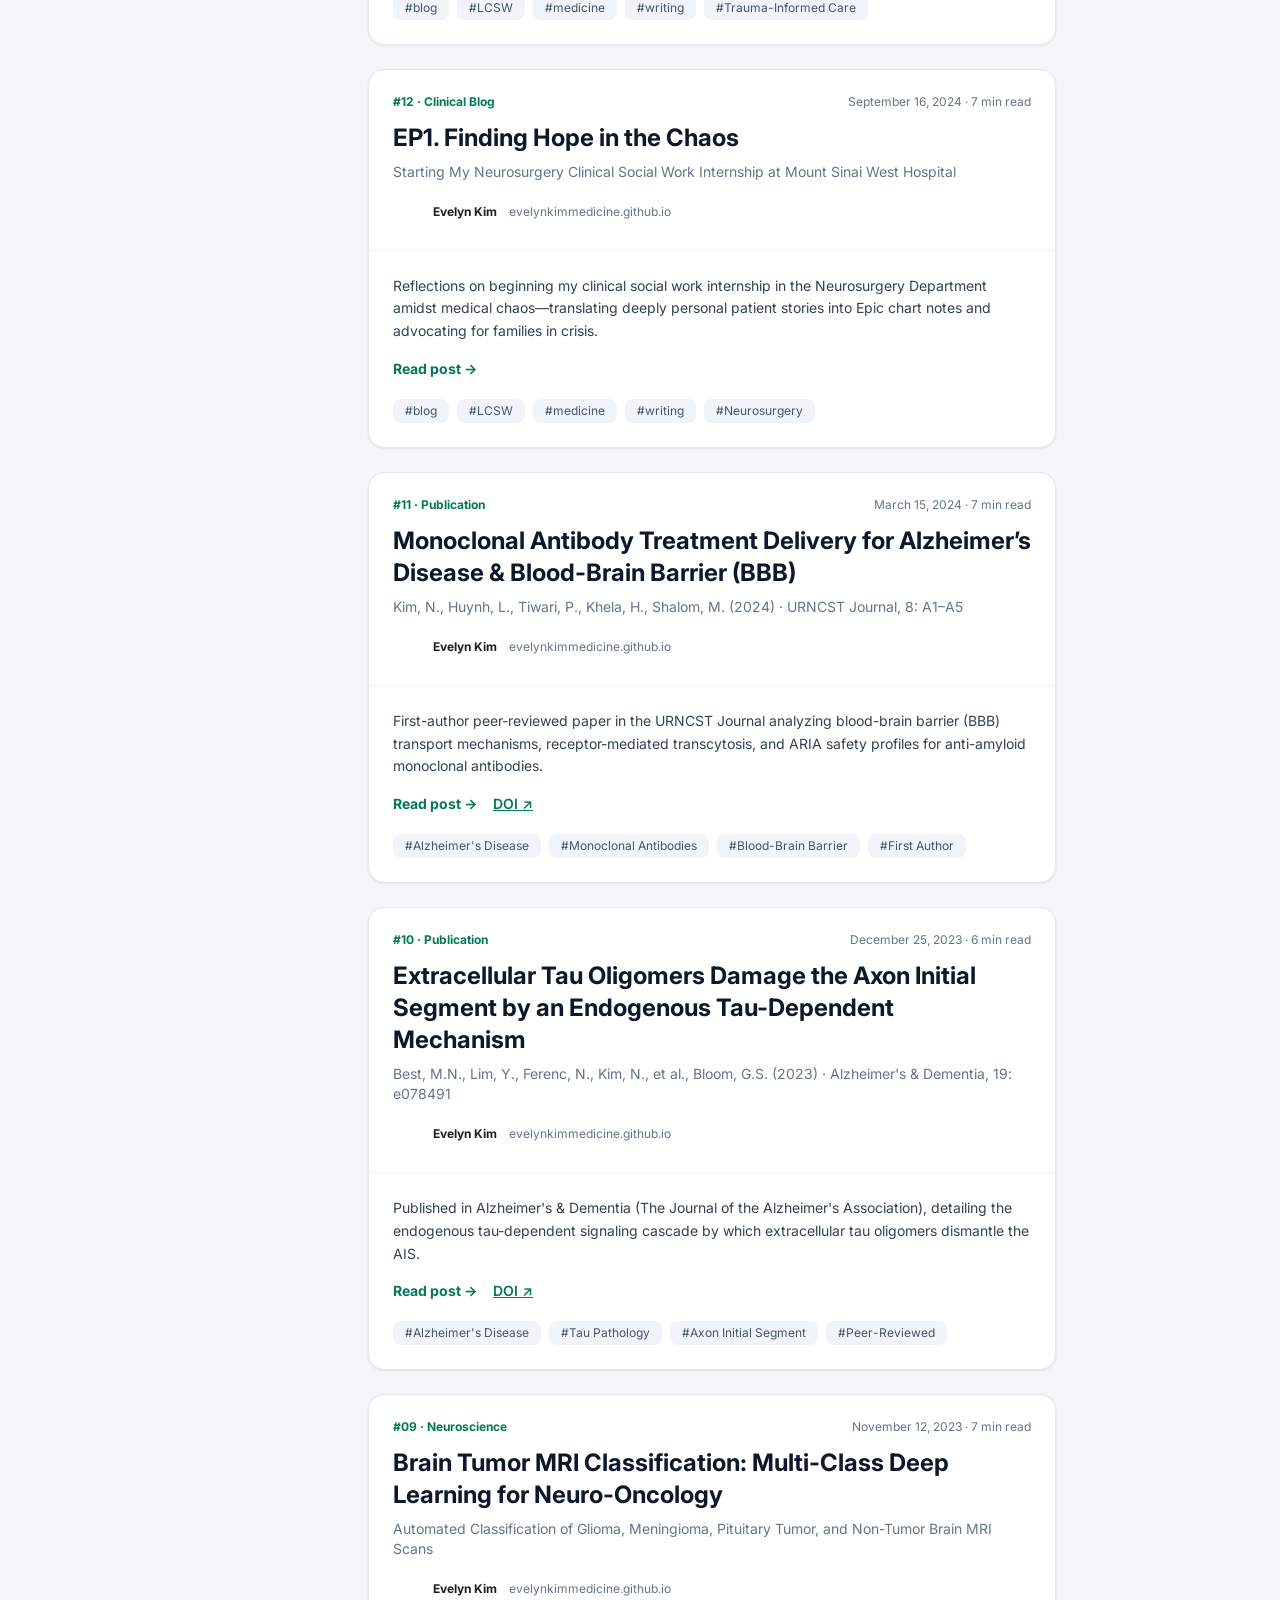
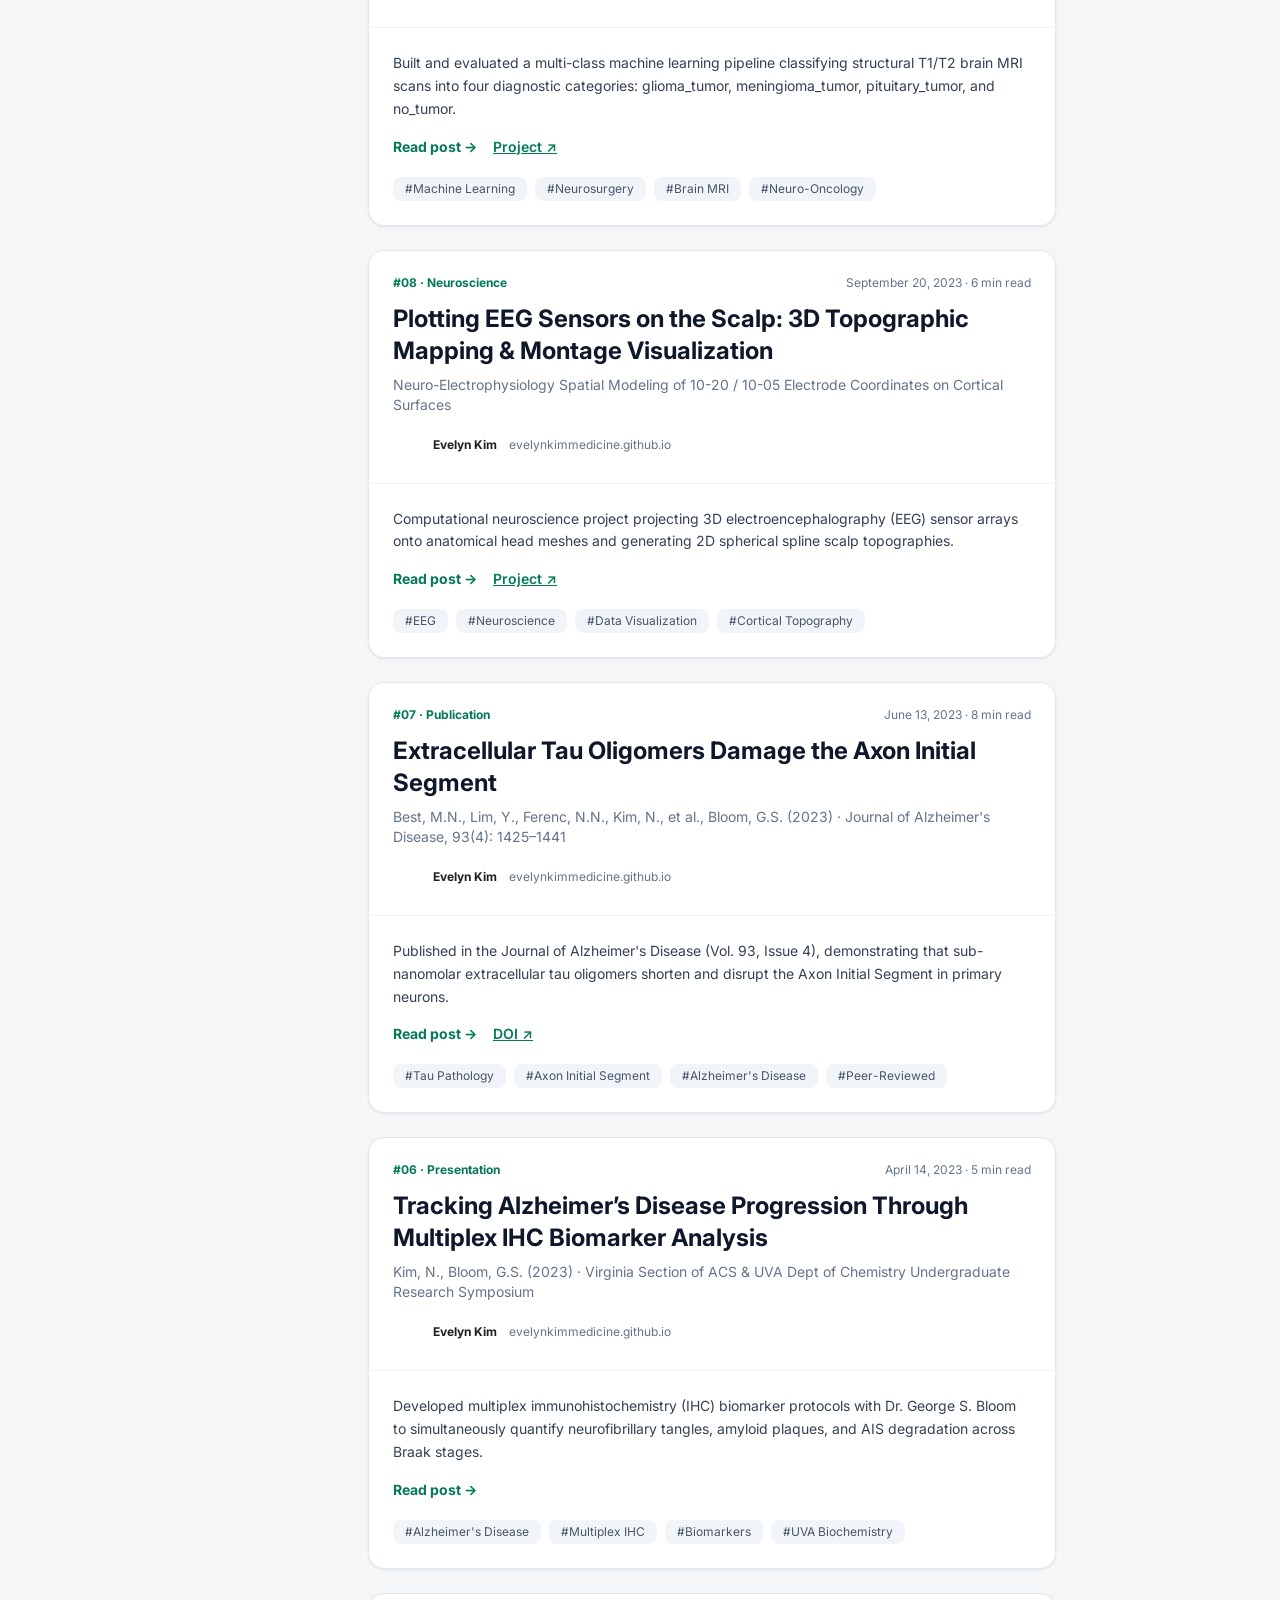
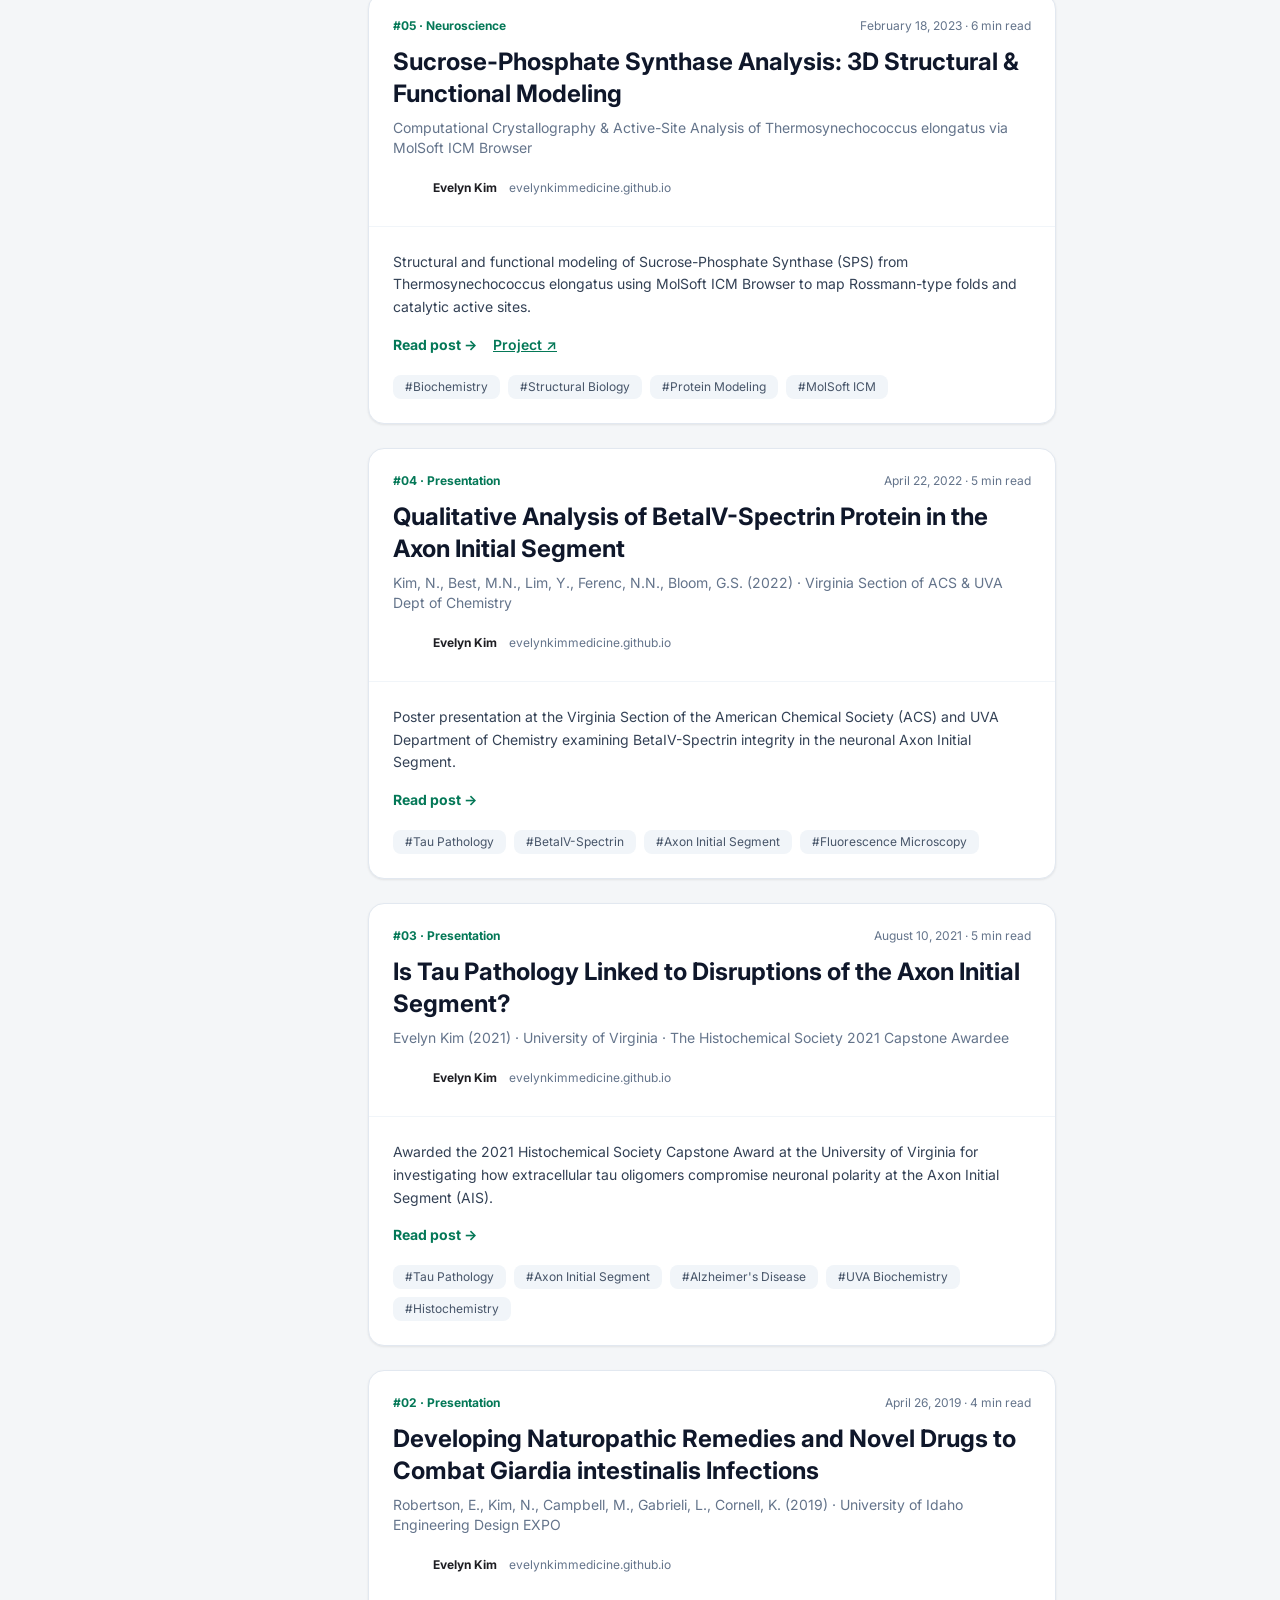
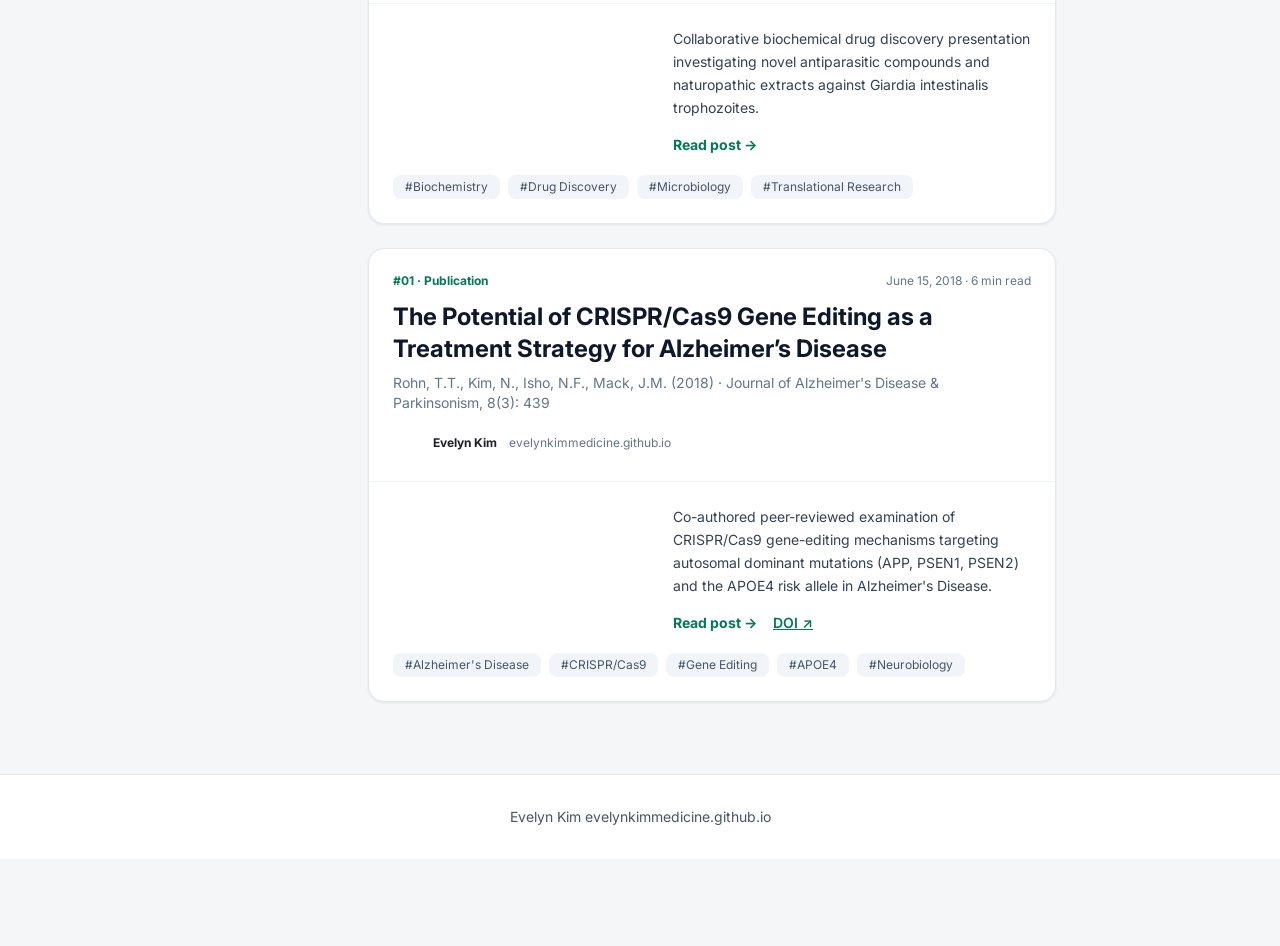
==== commit 1fe32cc3: "Add secure MCAT study log, countdown and personal progress dashboard; update author photo" ====
--- a/index.html
+++ b/index.html
@@ -117,7 +117,7 @@
     @media(max-width:700px){.logo-banner{grid-template-columns:repeat(3,minmax(0,1fr));gap:20px}.logo-banner.journals{grid-template-columns:repeat(2,minmax(0,1fr))}.logo-banner img{height:46px}}
     @media(prefers-reduced-motion:reduce){#navSelectionIndicator,#layoutSelectionIndicator{transition:none}}
   </style>
-<style>.post-prose h1{font-size:2rem;font-weight:700;margin-bottom:1rem}.post-prose ul{list-style:disc;padding-left:1.5rem;margin:1rem 0}.post-prose ol{list-style:decimal;padding-left:1.5rem;margin:1rem 0}.post-prose li{margin:.4rem 0}.post-prose h2{font-size:1.5rem;font-weight:700;margin:1.8rem 0 .8rem}.post-prose h3{font-size:1.2rem;font-weight:700;margin:1.5rem 0 .7rem}.post-prose a{color:#029e47;text-decoration:underline}.post-prose img{max-width:100%;height:auto;border-radius:.75rem}.post-prose pre{overflow:auto;padding:1rem;background:#f1f5f9;border-radius:.75rem}.post-prose table{display:block;overflow:auto;border-collapse:collapse;max-width:100%}.post-prose th,.post-prose td{border:1px solid #e2e8f0;padding:.5rem}</style><meta name="description" content="Explore Evelyn Kim’s research publications, neuroscience projects, clinical social work reflections, biography, and MCAT resources.">
+<link rel="stylesheet" href="/assets/mcat.css?v=18522f1c15da"><script defer src="/assets/mcat-core.js?v=c748ede0157b"></script><script defer src="/assets/mcat.js?v=79ad78f7a796"></script><style>.post-prose h1{font-size:2rem;font-weight:700;margin-bottom:1rem}.post-prose ul{list-style:disc;padding-left:1.5rem;margin:1rem 0}.post-prose ol{list-style:decimal;padding-left:1.5rem;margin:1rem 0}.post-prose li{margin:.4rem 0}.post-prose h2{font-size:1.5rem;font-weight:700;margin:1.8rem 0 .8rem}.post-prose h3{font-size:1.2rem;font-weight:700;margin:1.5rem 0 .7rem}.post-prose a{color:#029e47;text-decoration:underline}.post-prose img{max-width:100%;height:auto;border-radius:.75rem}.post-prose pre{overflow:auto;padding:1rem;background:#f1f5f9;border-radius:.75rem}.post-prose table{display:block;overflow:auto;border-collapse:collapse;max-width:100%}.post-prose th,.post-prose td{border:1px solid #e2e8f0;padding:.5rem}</style><meta name="description" content="Explore Evelyn Kim’s research publications, neuroscience projects, clinical social work reflections, biography, and MCAT resources.">
 <meta name="author" content="Evelyn Kim">
 <meta name="robots" content="index, follow, max-image-preview:large">
 <meta name="twitter:card" content="summary_large_image">
@@ -236,7 +236,7 @@
         <div class="bg-white rounded-2xl border border-slate-200/90 p-5 naver-shadow">
           <div class="flex items-center gap-4">
             <img
-              src="/photos/evelyn-portrait-9401.jpg"
+              src="/photos/evelyn-sra-kim.jpeg"
               alt="Evelyn Kim Portrait"
               class="w-20 h-20 rounded-2xl object-cover border-2 border-emerald-500/30 shrink-0 max-w-full h-auto"
             />
@@ -369,8 +369,19 @@
       <div id="mainContentColumn" class="flex-1 min-w-0 w-full space-y-5">
 
         <!-- CV / BIO FULL PROFILE SECTION (Hidden by default when on Blog Main, or toggled via tab) -->
-        <section id="mcatProfileSection" class="hidden bg-white rounded-2xl border border-slate-200/90 p-6 sm:p-8 naver-shadow post-prose"><h1>MCAT</h1>
-<p>MCAT study notes and resources will appear here.</p></section>
+        <section id="mcatProfileSection" class="hidden bg-white rounded-2xl border border-slate-200/90 p-6 sm:p-8 naver-shadow post-prose"><div id="mcatDashboard" class="mcat-dashboard">
+<div class="mcat-heading"><div><p class="mcat-eyebrow">ONE SESSION AT A TIME</p><h1>My MCAT training log</h1><p class="mcat-muted">Build consistency. Meet yesterday’s effort. Find your next personal best.</p></div><div class="mcat-countdown"><strong id="mcatDays">—</strong><span id="mcatDaysLabel">DAYS TO GO</span><small>MCAT · March 19, 2027</small></div></div>
+<div id="mcatUnlockPanel" class="mcat-unlock"><div><h2>Your private study space</h2><p class="mcat-muted">Unlock to view your saved hours and add a study session. Your log syncs across devices.</p></div><form id="mcatUnlockForm"><label for="mcatPassword">Study log password</label><div class="mcat-inline"><input id="mcatPassword" type="password" autocomplete="current-password" required placeholder="Enter password"><button class="mcat-primary" type="submit">Unlock log</button></div></form></div>
+<p id="mcatMessage" class="mcat-status" role="status" aria-live="polite"></p>
+<div id="mcatPrivate" hidden>
+<div class="mcat-private-toolbar"><span>Private log · saved online · America/New_York</span><div><button type="button" id="mcatExport" class="mcat-text-button">Export CSV</button><button type="button" id="mcatLock" class="mcat-text-button">Lock log</button></div></div>
+<div class="mcat-stat-grid"><section><p>TODAY</p><h2 id="mcatDailyTotal">0h</h2><span id="mcatDailyAverage"></span><small id="mcatDailyRange"></small></section><section><p>THIS WEEK</p><h2 id="mcatWeeklyTotal">0h</h2><span id="mcatWeeklyAverage"></span><small id="mcatWeeklyRange"></small></section><section><p>THIS MONTH</p><h2 id="mcatMonthlyTotal">0h</h2><span id="mcatMonthlyAverage"></span><small id="mcatMonthlyRange"></small></section></div>
+<p class="mcat-method">Averages use elapsed calendar days, including zero-study days. Weeks start on Monday.</p>
+<section class="mcat-duel"><div class="mcat-duel-heading"><div><p class="mcat-eyebrow">TODAY VS. YESTERDAY</p><h2 id="mcatMotivation">A fresh start today.</h2><p id="mcatDifference"></p></div><div class="mcat-records"><span><strong id="mcatStreak">0</strong> day streak</span><span>Best day <strong id="mcatBest">0h</strong></span></div></div><div class="mcat-comparison"><div><span>Yesterday <strong id="mcatYesterday">0h</strong></span><div class="mcat-track"><i id="mcatYesterdayBar"></i></div></div><div><span>Today <strong id="mcatToday">0h</strong></span><div class="mcat-track"><i id="mcatTodayBar"></i></div></div></div><p id="mcatNextGoal" class="mcat-next-goal"></p></section>
+<section class="mcat-form-card"><h2>Log a study session</h2><form id="mcatEntryForm"><div class="mcat-fields"><label>Date<input id="mcatEntryDate" type="date" required></label><label>Hours<input id="mcatHours" type="number" min="0" max="24" step="1" value="1" required></label><label>Minutes<input id="mcatMinutes" type="number" min="0" max="59" step="1" value="0" required></label><label>Focus / subject (optional)<input id="mcatSubject" type="text" maxlength="160" placeholder="e.g. CARS practice"></label></div><div class="mcat-form-bottom"><span>Add separate sessions throughout the day.</span><button class="mcat-primary" type="submit">Save session</button></div></form></section>
+<section class="mcat-chart-card"><div class="mcat-section-heading"><h2>Your last 14 days</h2><span id="mcatAllTime"></span></div><div id="mcatChart" class="mcat-chart" role="img" aria-label="Study hours over the last fourteen days"></div></section>
+<section class="mcat-history"><div class="mcat-section-heading"><h2>Study sessions</h2><span id="mcatSessionCount"></span></div><div id="mcatEntries"></div><p id="mcatUndoPanel" hidden>Session removed. <button id="mcatUndo" type="button" class="mcat-text-button">Undo</button></p></section>
+</div></div></section>
         <section id="cvProfileSection" class="hidden bg-white rounded-2xl border border-slate-200/90 p-6 sm:p-8 naver-shadow space-y-6"><div class="flex flex-wrap items-start justify-between gap-4 border-b border-slate-200 pb-5">
             <div>
               <span class="px-2.5 py-1 rounded-full text-xs font-bold bg-emerald-50 text-[#03C75A] border border-emerald-200">CURRICULUM VITAE &amp; BIOGRAPHY</span>
@@ -598,5 +609,5 @@
   <footer class="bg-white border-t border-slate-200 mt-12 py-8 text-center text-sm text-slate-600">Evelyn Kim <a href="https://evelynkimmedicine.github.io/">evelynkimmedicine.github.io</a></footer>
 
   <script>const BLOG_POSTS = [{"id": "post-2018-crispr", "date": "2018-06-15", "category": "Publication", "categoryKo": "Publication", "title": "The Potential of CRISPR/Cas9 Gene Editing as a Treatment Strategy for Alzheimer’s Disease", "subtitle": "Rohn, T.T., Kim, N., Isho, N.F., Mack, J.M. (2018) · Journal of Alzheimer's Disease \u0026 Parkinsonism, 8(3): 439", "image": "/photos/crispr-fig3.png", "sourceUrl": "https://doi.org/10.4172/2161-0460.1000439", "sourceLabel": "DOI: 10.4172/2161-0460.1000439", "tags": ["Alzheimer's Disease", "CRISPR/Cas9", "Gene Editing", "APOE4", "Neurobiology"], "readTime": "6 min read", "excerpt": "Co-authored peer-reviewed examination of CRISPR/Cas9 gene-editing mechanisms targeting autosomal dominant mutations (APP, PSEN1, PSEN2) and the APOE4 risk allele in Alzheimer's Disease.", "year": "2018", "displayDate": "June 15, 2018", "fullHtml": "\u003cp\u003e\u003cstrong\u003ePublished Citation:\u003c/strong\u003e Rohn, T.T., Kim, N., Isho, N.F., \u0026amp; Mack, J.M. (2018). The Potential of CRISPR/Cas9 Gene Editing as a Treatment Strategy for Alzheimer’s Disease. \u003cem\u003eJournal of Alzheimer's Disease \u0026amp; Parkinsonism\u003c/em\u003e, 8(3): 439. \u003ca href=\"https://doi.org/10.4172/2161-0460.1000439\"\u003ehttps://doi.org/10.4172/2161-0460.1000439\u003c/a\u003e\u003c/p\u003e\n\u003cblockquote\u003e\n\u003cp\u003e\"Targeting the genetic roots of both familial early-onset and sporadic late-onset Alzheimer's disease through programmable endonucleases offers a transformative paradigm beyond symptomatic management.\"\u003c/p\u003e\n\u003c/blockquote\u003e\n\u003cp\u003eThis early foundational publication explores how CRISPR/Cas9 genome editing can be engineered to correct pathogenic mutations in the amyloid precursor protein (\u003cem\u003eAPP\u003c/em\u003e) and presenilin (\u003cem\u003ePSEN1\u003c/em\u003e, \u003cem\u003ePSEN2\u003c/em\u003e) genes, as well as converting the high-risk \u003cem\u003eAPOE4\u003c/em\u003e allele toward the neuroprotective \u003cem\u003eAPOE2/APOE3\u003c/em\u003e isoforms.\u003c/p\u003e\n\u003cp\u003e\u003cstrong\u003eKey Highlights \u0026amp; Translational Insights:\u003c/strong\u003e\u003c/p\u003e\n\u003cul\u003e\n\u003cli\u003eEvaluated viral and non-viral central nervous system delivery vectors capable of traversing the blood-brain barrier.\u003c/li\u003e\n\u003cli\u003eAnalyzed off-target cleavage risks, mosaicism, and ethical considerations required before human clinical translation.\u003c/li\u003e\n\u003cli\u003eEstablished the molecular foundation for Evelyn's subsequent undergraduate and graduate investigations into neurodegenerative therapeutics.\u003c/li\u003e\n\u003c/ul\u003e", "number": 1}, {"id": "post-2019-giardia", "date": "2019-04-26", "category": "Presentation", "categoryKo": "Presentation", "title": "Developing Naturopathic Remedies and Novel Drugs to Combat Giardia intestinalis Infections", "subtitle": "Robertson, E., Kim, N., Campbell, M., Gabrieli, L., Cornell, K. (2019) · University of Idaho Engineering Design EXPO", "image": "/photos/giardia-poster.jpg", "tags": ["Biochemistry", "Drug Discovery", "Microbiology", "Translational Research"], "readTime": "4 min read", "excerpt": "Collaborative biochemical drug discovery presentation investigating novel antiparasitic compounds and naturopathic extracts against Giardia intestinalis trophozoites.", "year": "2019", "displayDate": "April 26, 2019", "sourceUrl": "", "sourceLabel": "Post permalink", "fullHtml": "\u003cp\u003e\u003cstrong\u003ePresentation Citation:\u003c/strong\u003e Robertson, E., Kim, N., Campbell, M., Gabrieli, L., \u0026amp; Cornell, K. (2019). \u003cem\u003eDeveloping Naturopathic Remedies and Novel Drugs to Combat Giardia intestinalis Infections.\u003c/em\u003e Poster presented at the University of Idaho Engineering Design EXPO.\u003c/p\u003e\n\u003cp\u003eAddressing growing metronidazole resistance in global waterborne parasitic infections, our research team screened novel small-molecule enzyme inhibitors alongside standardized botanical extracts for antiparasitic activity against \u003cem\u003eGiardia intestinalis\u003c/em\u003e.\u003c/p\u003e\n\u003cp\u003e\u003cstrong\u003eMethodology \u0026amp; Outcomes:\u003c/strong\u003e Conducted \u003cem\u003ein vitro\u003c/em\u003e susceptibility assays, IC50 dose-response curves, and host mammalian cytotoxicity profiling to identify selective therapeutic candidates suitable for low-resource clinical settings.\u003c/p\u003e", "number": 2}, {"id": "post-2021-tau-ais-award", "date": "2021-08-10", "category": "Presentation", "categoryKo": "Presentation", "title": "Is Tau Pathology Linked to Disruptions of the Axon Initial Segment?", "subtitle": "Evelyn Kim (2021) · University of Virginia · The Histochemical Society 2021 Capstone Awardee", "image": "", "tags": ["Tau Pathology", "Axon Initial Segment", "Alzheimer's Disease", "UVA Biochemistry", "Histochemistry"], "readTime": "5 min read", "excerpt": "Awarded the 2021 Histochemical Society Capstone Award at the University of Virginia for investigating how extracellular tau oligomers compromise neuronal polarity at the Axon Initial Segment (AIS).", "year": "2021", "displayDate": "August 10, 2021", "sourceUrl": "", "sourceLabel": "Post permalink", "fullHtml": "\u003cp\u003e\u003cstrong\u003eAward \u0026amp; Citation:\u003c/strong\u003e Evelyn Kim, University of Virginia. \u003cem\u003eIs Tau Pathology Linked to Disruptions of the Axon Initial Segment?\u003c/em\u003e Recognized as \u003cstrong\u003eThe Histochemical Society 2021 Capstone Awardee\u003c/strong\u003e.\u003c/p\u003e\n\u003cblockquote\u003e\n\u003cp\u003e\"The Axon Initial Segment (AIS) serves as the structural and physiological gatekeeper of action potential initiation and neuronal polarity. When tau oligomers disrupt this barrier, neuronal signaling falters.\"\u003c/p\u003e\n\u003c/blockquote\u003e\n\u003cp\u003eUsing quantitative immunofluorescence microscopy and histochemical staining in primary cortical neuron cultures, this project investigated how pathological tau species alter key AIS scaffolding proteins, laying the groundwork for two subsequent peer-reviewed papers in 2023.\u003c/p\u003e", "number": 3}, {"id": "post-2022-betaiv-spectrin", "date": "2022-04-22", "category": "Presentation", "categoryKo": "Presentation", "title": "Qualitative Analysis of BetaIV-Spectrin Protein in the Axon Initial Segment", "subtitle": "Kim, N., Best, M.N., Lim, Y., Ferenc, N.N., Bloom, G.S. (2022) · Virginia Section of ACS \u0026 UVA Dept of Chemistry", "image": "", "tags": ["Tau Pathology", "BetaIV-Spectrin", "Axon Initial Segment", "Fluorescence Microscopy"], "readTime": "5 min read", "excerpt": "Poster presentation at the Virginia Section of the American Chemical Society (ACS) and UVA Department of Chemistry examining BetaIV-Spectrin integrity in the neuronal Axon Initial Segment.", "year": "2022", "displayDate": "April 22, 2022", "sourceUrl": "", "sourceLabel": "Post permalink", "fullHtml": "\u003cp\u003e\u003cstrong\u003ePoster Citation:\u003c/strong\u003e Kim, N., Best, M.N., Lim, Y., Ferenc, N.N., \u0026amp; Bloom, G.S. (2022). \u003cem\u003eQualitative Analysis of BetaIV-Spectrin Protein in the Axon Initial Segment.\u003c/em\u003e Poster presented at the Virginia Section of the American Chemical Society (ACS) and University of Virginia Department of Chemistry Undergraduate Research Symposium.\u003c/p\u003e\n\u003cp\u003eBetaIV-Spectrin anchors voltage-gated sodium channels to the actin-spectrin cytoskeleton within the Axon Initial Segment (AIS). In this study, we performed high-resolution confocal imaging to evaluate how exposure to toxic extracellular tau oligomers fragments BetaIV-Spectrin lattices in cultured neurons.\u003c/p\u003e", "number": 4}, {"id": "post-2023-sps-protein", "date": "2023-02-18", "category": "Neuroscience", "categoryKo": "Neuroscience", "title": "Sucrose-Phosphate Synthase Analysis: 3D Structural \u0026 Functional Modeling", "subtitle": "Computational Crystallography \u0026 Active-Site Analysis of Thermosynechococcus elongatus via MolSoft ICM Browser", "image": "", "sourceUrl": "https://medevelynkim.wordpress.com/neuro-analysis-projects/", "sourceLabel": "Neuro-Analysis Projects Portfolio", "tags": ["Biochemistry", "Structural Biology", "Protein Modeling", "MolSoft ICM"], "readTime": "6 min read", "excerpt": "Structural and functional modeling of Sucrose-Phosphate Synthase (SPS) from Thermosynechococcus elongatus using MolSoft ICM Browser to map Rossmann-type folds and catalytic active sites.", "year": "2023", "displayDate": "February 18, 2023", "fullHtml": "\u003cp\u003e\u003cstrong\u003eProject Archive:\u003c/strong\u003e \u003ca href=\"https://medevelynkim.wordpress.com/neuro-analysis-projects/\"\u003eNeuro-Analysis \u0026amp; Structural Biology Projects\u003c/a\u003e\u003c/p\u003e\n\u003cp\u003eConducted an in-depth three-dimensional structural and functional analysis of \u003cstrong\u003eSucrose-Phosphate Synthase (SPS)\u003c/strong\u003e from the thermophilic cyanobacterium \u003cem\u003eThermosynechococcus elongatus\u003c/em\u003e using \u003cstrong\u003eICM Browser (MolSoft LLC)\u003c/strong\u003e.\u003c/p\u003e\n\u003cp\u003e\u003cstrong\u003eKey Structural Findings:\u003c/strong\u003e\u003c/p\u003e\n\u003cul\u003e\n\u003cli\u003eMapped the GT-B glycosyltransferase fold comprising two Rossmann-type β/α/β domains separated by a deep catalytic cleft.\u003c/li\u003e\n\u003cli\u003eInspected hydrogen-bonding networks and conserved basic residues coordinating UDP-glucose and fructose-6-phosphate substrate binding.\u003c/li\u003e\n\u003cli\u003eDemonstrated how computational structural biology tools bridge molecular biochemistry with rational therapeutic design.\u003c/li\u003e\n\u003c/ul\u003e", "number": 5}, {"id": "post-2023-multiplex-ihc", "date": "2023-04-14", "category": "Presentation", "categoryKo": "Presentation", "title": "Tracking Alzheimer’s Disease Progression Through Multiplex IHC Biomarker Analysis", "subtitle": "Kim, N., Bloom, G.S. (2023) · Virginia Section of ACS \u0026 UVA Dept of Chemistry Undergraduate Research Symposium", "image": "", "tags": ["Alzheimer's Disease", "Multiplex IHC", "Biomarkers", "UVA Biochemistry"], "readTime": "5 min read", "excerpt": "Developed multiplex immunohistochemistry (IHC) biomarker protocols with Dr. George S. Bloom to simultaneously quantify neurofibrillary tangles, amyloid plaques, and AIS degradation across Braak stages.", "year": "2023", "displayDate": "April 14, 2023", "sourceUrl": "", "sourceLabel": "Post permalink", "fullHtml": "\u003cp\u003e\u003cstrong\u003ePoster Citation:\u003c/strong\u003e Kim, N., \u0026amp; Bloom, G.S. (2023). \u003cem\u003eTracking Alzheimer’s Disease Progression Through Multiplex IHC Biomarker Analysis.\u003c/em\u003e Poster presented at the Virginia Section of ACS and UVA Department of Chemistry Undergraduate Research Symposium.\u003c/p\u003e\n\u003cp\u003eSingle-marker histology often misses the spatial interplay between multiple pathological hallmarks in Alzheimer's Disease. By optimizing multiplex immunohistochemistry (IHC) panels, this work enabled simultaneous visualization of phosphorylated tau species, cytoskeletal breakdown, and microglial activation within the same tissue section.\u003c/p\u003e", "number": 6}, {"id": "post-2023-jad-ais", "date": "2023-06-13", "category": "Publication", "categoryKo": "Publication", "title": "Extracellular Tau Oligomers Damage the Axon Initial Segment", "subtitle": "Best, M.N., Lim, Y., Ferenc, N.N., Kim, N., et al., Bloom, G.S. (2023) · Journal of Alzheimer's Disease, 93(4): 1425–1441", "image": "", "sourceUrl": "https://doi.org/10.3233/JAD-221284", "sourceLabel": "DOI: 10.3233/JAD-221284", "tags": ["Tau Pathology", "Axon Initial Segment", "Alzheimer's Disease", "Peer-Reviewed"], "readTime": "8 min read", "excerpt": "Published in the Journal of Alzheimer's Disease (Vol. 93, Issue 4), demonstrating that sub-nanomolar extracellular tau oligomers shorten and disrupt the Axon Initial Segment in primary neurons.", "year": "2023", "displayDate": "June 13, 2023", "fullHtml": "\u003cp\u003e\u003cstrong\u003ePublished Citation:\u003c/strong\u003e Best, M.N., Lim, Y., Ferenc, N.N., Kim, N., Min, L., Wang, D.B., Sharifi, K., Wasserman, A.E., McTavish, S.A., Siller, K.H., Jones, M.K., Jenkins, P.M., Mandell, J.W., \u0026amp; Bloom, G.S. (2023). Extracellular Tau Oligomers Damage the Axon Initial Segment. \u003cem\u003eJournal of Alzheimer's Disease\u003c/em\u003e, 93(4): 1425–1441. \u003ca href=\"https://doi.org/10.3233/JAD-221284\"\u003ehttps://doi.org/10.3233/JAD-221284\u003c/a\u003e\u003c/p\u003e\n\u003cblockquote\u003e\n\u003cp\u003e\"Exposure of wild-type cortical neurons to soluble extracellular tau oligomers induces significant reduction in Axon Initial Segment length and Ankyrin-G / BetaIV-Spectrin density—a mechanism completely prevented in tau-knockout neurons.\"\u003c/p\u003e\n\u003c/blockquote\u003e\n\u003cp\u003e\u003cstrong\u003eCore Experimental Contributions:\u003c/strong\u003e\u003c/p\u003e\n\u003cul\u003e\n\u003cli\u003eQuantified AIS structural markers (Ankyrin-G and βIV-Spectrin) across thousands of imaged neurons using automated confocal image analysis pipelines.\u003c/li\u003e\n\u003cli\u003eDemonstrated that extracellular tau oligomers require endogenous intracellular tau to trigger AIS disassembly.\u003c/li\u003e\n\u003cli\u003eProvided a direct cellular mechanism linking prion-like tau propagation to network hyperexcitability and cognitive decline in Alzheimer's Disease.\u003c/li\u003e\n\u003c/ul\u003e", "number": 7}, {"id": "post-2023-eeg-scalp", "date": "2023-09-20", "category": "Neuroscience", "categoryKo": "Neuroscience", "title": "Plotting EEG Sensors on the Scalp: 3D Topographic Mapping \u0026 Montage Visualization", "subtitle": "Neuro-Electrophysiology Spatial Modeling of 10-20 / 10-05 Electrode Coordinates on Cortical Surfaces", "image": "", "sourceUrl": "https://medevelynkim.wordpress.com/neuro-analysis-projects/", "sourceLabel": "Neuro-Analysis Projects Page", "tags": ["EEG", "Neuroscience", "Data Visualization", "Cortical Topography"], "readTime": "6 min read", "excerpt": "Computational neuroscience project projecting 3D electroencephalography (EEG) sensor arrays onto anatomical head meshes and generating 2D spherical spline scalp topographies.", "year": "2023", "displayDate": "September 20, 2023", "fullHtml": "\u003cp\u003e\u003cstrong\u003eProject Archive:\u003c/strong\u003e \u003ca href=\"https://medevelynkim.wordpress.com/neuro-analysis-projects/\"\u003ePlotting EEG Sensors on the Scalp — Neuro-Analysis Portfolio\u003c/a\u003e\u003c/p\u003e\n\u003cp\u003eAccurate spatial registration of electroencephalography (EEG) electrodes is essential for source localization, seizure focus mapping in neurosurgery, and cognitive event-related potential (ERP) studies.\u003c/p\u003e\n\u003cp\u003e\u003cstrong\u003eTechnical Implementation Highlights:\u003c/strong\u003e\u003c/p\u003e\n\u003cul\u003e\n\u003cli\u003eAligned standard 10-20 and high-density 64-channel sensor montages with fiducial anatomical landmarks (Nasion, Inion, Left/Right Preauricular points).\u003c/li\u003e\n\u003cli\u003eRendered both 3D cranial surface sensor projections and 2D topographic contour maps for alpha/theta band power inspection.\u003c/li\u003e\n\u003cli\u003eExplored clinical applications in pre-surgical epilepsy monitoring and neurodegenerative slowing analysis.\u003c/li\u003e\n\u003c/ul\u003e", "number": 8}, {"id": "post-2023-mri-classification", "date": "2023-11-12", "category": "Neuroscience", "categoryKo": "Neuroscience", "title": "Brain Tumor MRI Classification: Multi-Class Deep Learning for Neuro-Oncology", "subtitle": "Automated Classification of Glioma, Meningioma, Pituitary Tumor, and Non-Tumor Brain MRI Scans", "image": "", "sourceUrl": "https://medevelynkim.wordpress.com/neuro-analysis-projects/", "sourceLabel": "Neuro-Analysis Projects Page", "tags": ["Machine Learning", "Neurosurgery", "Brain MRI", "Neuro-Oncology"], "readTime": "7 min read", "excerpt": "Built and evaluated a multi-class machine learning pipeline classifying structural T1/T2 brain MRI scans into four diagnostic categories: glioma_tumor, meningioma_tumor, pituitary_tumor, and no_tumor.", "year": "2023", "displayDate": "November 12, 2023", "fullHtml": "\u003cp\u003e\u003cstrong\u003eProject Archive:\u003c/strong\u003e \u003ca href=\"https://medevelynkim.wordpress.com/neuro-analysis-projects/\"\u003eBrain Tumor MRI Classification — Neuro-Analysis Portfolio\u003c/a\u003e\u003c/p\u003e\n\u003cp\u003eIn neurosurgical oncology, rapid and accurate differentiation between primary intracranial tumors on Magnetic Resonance Imaging (MRI) guides surgical resection planning and patient counseling. This project developed an automated classification pipeline across four clinical classes:\u003c/p\u003e\n\u003cp\u003eglioma_tumor\nGlial Parenchymal\u003c/p\u003e\n\u003cp\u003emeningioma_tumor\nDural / Extra-Axial\u003c/p\u003e\n\u003cp\u003epituitary_tumor\nSellar Region\u003c/p\u003e\n\u003cp\u003eno_tumor\nHealthy Control\u003c/p\u003e\n\u003cp\u003e\u003cstrong\u003ePipeline \u0026amp; Clinical Relevance:\u003c/strong\u003e Performed skull-stripping preprocessing, intensity normalization, data augmentation, and confusion-matrix evaluation to minimize false-negative classifications in high-grade gliomas.\u003c/p\u003e", "number": 9}, {"id": "post-2023-alz-dementia", "date": "2023-12-25", "category": "Publication", "categoryKo": "Publication", "title": "Extracellular Tau Oligomers Damage the Axon Initial Segment by an Endogenous Tau-Dependent Mechanism", "subtitle": "Best, M.N., Lim, Y., Ferenc, N., Kim, N., et al., Bloom, G.S. (2023) · Alzheimer's \u0026 Dementia, 19: e078491", "image": "", "sourceUrl": "https://doi.org/10.1002/alz.078491", "sourceLabel": "DOI: 10.1002/alz.078491", "tags": ["Alzheimer's Disease", "Tau Pathology", "Axon Initial Segment", "Peer-Reviewed"], "readTime": "6 min read", "excerpt": "Published in Alzheimer's \u0026 Dementia (The Journal of the Alzheimer's Association), detailing the endogenous tau-dependent signaling cascade by which extracellular tau oligomers dismantle the AIS.", "year": "2023", "displayDate": "December 25, 2023", "fullHtml": "\u003cp\u003e\u003cstrong\u003ePublished Citation:\u003c/strong\u003e Best, M.N., Lim, Y., Ferenc, N., Kim, N., Wang, D.B., Sharifi, K., Wasserman, A., McTavish, S., Siller, K.H., Jones, M.K., Jenkins, P.M., Mandell, J.W., \u0026amp; Bloom, G.S. (2023). Extracellular Tau Oligomers Damage the Axon Initial Segment by an Endogenous Tau-Dependent Mechanism. \u003cem\u003eAlzheimer's \u0026amp; Dementia\u003c/em\u003e, 19: e078491. \u003ca href=\"https://doi.org/10.1002/alz.078491\"\u003ehttps://doi.org/10.1002/alz.078491\u003c/a\u003e\u003c/p\u003e\n\u003cp\u003eThis publication in \u003cem\u003eAlzheimer's \u0026amp; Dementia\u003c/em\u003e synthesizes our multi-year investigation into how soluble tau oligomers—the most synaptotoxic tau species in Alzheimer's pathology—impair the Axon Initial Segment (AIS) and disrupt action potential fidelity in cortical networks.\u003c/p\u003e", "number": 10}, {"id": "post-2024-urncst-mab", "date": "2024-03-15", "category": "Publication", "categoryKo": "Publication", "title": "Monoclonal Antibody Treatment Delivery for Alzheimer’s Disease \u0026 Blood-Brain Barrier (BBB)", "subtitle": "Kim, N., Huynh, L., Tiwari, P., Khela, H., Shalom, M. (2024) · URNCST Journal, 8: A1–A5", "image": "", "sourceUrl": "https://doi.org/10.26685/urncst.551", "sourceLabel": "DOI: 10.26685/urncst.551", "tags": ["Alzheimer's Disease", "Monoclonal Antibodies", "Blood-Brain Barrier", "First Author"], "readTime": "7 min read", "excerpt": "First-author peer-reviewed paper in the URNCST Journal analyzing blood-brain barrier (BBB) transport mechanisms, receptor-mediated transcytosis, and ARIA safety profiles for anti-amyloid monoclonal antibodies.", "year": "2024", "displayDate": "March 15, 2024", "fullHtml": "\u003cp\u003e\u003cstrong\u003eFirst-Author Citation:\u003c/strong\u003e Kim, N., Huynh, L., Tiwari, P., Khela, H., \u0026amp; Shalom, M. (2024). Monoclonal Antibody Treatment Delivery for Alzheimer’s Disease \u0026amp; BBB. \u003cem\u003eThe Undergraduate Research in Natural and Clinical Science and Technology (URNCST) Journal\u003c/em\u003e, 8: A1–A5. \u003ca href=\"https://doi.org/10.26685/urncst.551\"\u003ehttps://doi.org/10.26685/urncst.551\u003c/a\u003e\u003c/p\u003e\n\u003cblockquote\u003e\n\u003cp\u003e\"Less than 0.1% of systemically administered monoclonal antibodies typically cross the intact blood-brain barrier—making receptor-mediated transcytosis and focused ultrasound critical frontiers in Alzheimer's immunotherapy.\"\u003c/p\u003e\n\u003c/blockquote\u003e\n\u003cp\u003e\u003cstrong\u003eKey Contributions:\u003c/strong\u003e As lead author, Evelyn evaluated emerging delivery strategies—including transferrin/insulin receptor-mediated transcytosis (RMT), nanoparticle conjugation, and focused ultrasound—to improve central nervous system bioavailability while mitigating Amyloid-Related Imaging Abnormalities (ARIA-E and ARIA-H).\u003c/p\u003e", "number": 11}, {"id": "post-2024-ep1", "date": "2024-09-16", "category": "Clinical Blog", "categoryKo": "Clinical Blog", "title": "EP1. Finding Hope in the Chaos", "subtitle": "Starting My Neurosurgery Clinical Social Work Internship at Mount Sinai West Hospital", "image": "", "tags": ["blog", "LCSW", "medicine", "writing", "Neurosurgery"], "readTime": "7 min read", "excerpt": "Reflections on beginning my clinical social work internship in the Neurosurgery Department amidst medical chaos—translating deeply personal patient stories into Epic chart notes and advocating for families in crisis.", "year": "2024", "displayDate": "September 16, 2024", "sourceUrl": "", "sourceLabel": "Post permalink", "fullHtml": "\u003cp\u003e\u003cstrong\u003eOriginal Post Link:\u003c/strong\u003e EP1. Finding Hope in the Chaos (September 16, 2024)\u003c/p\u003e\n\u003cblockquote\u003e\n\u003cp\u003e\"In the middle of beeping monitors, post-operative neuro checks, and hurried morning rounds, there is a quiet sacredness in pulling up a chair and asking a patient: 'What matters most to you right now?'\"\u003c/p\u003e\n\u003c/blockquote\u003e\n\u003cp\u003eWalking onto the neurosurgery floor at Mount Sinai West for the first time as a clinical social work intern felt like stepping into a fast-moving river. Patients arrive after sudden brain aneurysms, spinal cord compressions, or newly discovered brain tumors—events that divide a family's life into 'before' and 'after' in a single afternoon.\u003c/p\u003e\n\u003cp\u003eIn those moments of acute medical chaos, I quickly realized how vital the bridge between medicine and social work truly is. While the surgical team focuses on stabilizing intracranial pressure and motor function, my role is to sit with the human aftermath: listening to patients' fears, helping overwhelmed spouses navigate crushing medical bills and insurance barriers, and translating complex emotional and social realities into structured Epic chart assessments so the entire care team sees the whole person.\u003c/p\u003e\n\u003cp\u003eHope in a hospital doesn't always look like a miracle cure; often, it looks like making sure no vulnerable patient walks through the darkest week of their life unseen or unheard.\u003c/p\u003e", "number": 12}, {"id": "post-2024-ep2", "date": "2024-10-01", "category": "Clinical Blog", "categoryKo": "Clinical Blog", "title": "EP2. Holding Two Lives at Once", "subtitle": "Trauma-Informed Care \u0026 Perinatal Psychiatric Crisis in Labor \u0026 Delivery", "image": "", "tags": ["blog", "LCSW", "medicine", "writing", "Trauma-Informed Care"], "readTime": "8 min read", "excerpt": "Chronicling an intense clinical experience shadowing in Labor \u0026 Delivery with 'Mrs. H', a 35-year-old pregnant patient experiencing a severe psychiatric crisis with schizophrenia—and what it takes to hold two lives with dignity.", "year": "2024", "displayDate": "October 1, 2024", "sourceUrl": "", "sourceLabel": "Post permalink", "fullHtml": "\u003cp\u003e\u003cstrong\u003eOriginal Post Link:\u003c/strong\u003e EP2. Holding Two Lives at Once (October 1, 2024)\u003c/p\u003e\n\u003cblockquote\u003e\n\u003cp\u003e\"When a pregnant patient in acute psychosis enters Labor \u0026amp; Delivery, the clinical team is literally holding two lives at once—and stigma can never be allowed in the room.\"\u003c/p\u003e\n\u003c/blockquote\u003e\n\u003cp\u003eIn this episode, I reflected on shadowing in Labor \u0026amp; Delivery and working with \"Mrs. H,\" a 35-year-old pregnant woman living with severe schizophrenia who arrived in acute psychiatric crisis. Cases involving perinatal severe mental illness often test the seams of hospital systems: obstetrics, psychiatry, neonatology, and child welfare protocols all converge in a high-stakes environment.\u003c/p\u003e\n\u003cp\u003eWatching and participating in her care reinforced why trauma-informed communication is a clinical necessity, not an optional courtesy. By de-escalating fear, respecting Mrs. H's humanity rather than reducing her to her diagnosis, and coordinating closely across psychiatry and OB/GYN, I saw firsthand how clinical social work anchors compassionate, ethical medical decision-making.\u003c/p\u003e", "number": 13}, {"id": "post-2024-ep3", "date": "2024-10-30", "category": "Clinical Blog", "categoryKo": "Clinical Blog", "title": "EP3. Staircases and Second Chances", "subtitle": "Independent Psychosocial Assessments, Acute Rehab Advocacy \u0026 Patient Autonomy in Neurosurgery", "image": "", "tags": ["blog", "LCSW", "medicine", "writing", "Neurosurgery"], "readTime": "8 min read", "excerpt": "Leading independent psychosocial assessments in neurosurgery—advocating for Acute Rehab vs. Home Discharge for Mrs. Pinkston, Mr. 'J', and Mr. 'R', where a single flight of apartment stairs can determine recovery.", "year": "2024", "displayDate": "October 30, 2024", "sourceUrl": "", "sourceLabel": "Post permalink", "fullHtml": "\u003cp\u003e\u003cstrong\u003eOriginal Post Link:\u003c/strong\u003e EP3. Staircases and Second Chances (October 30, 2024)\u003c/p\u003e\n\u003cblockquote\u003e\n\u003cp\u003e\"A successful craniotomy or spinal decompression in the operating room is only half the battle; the other half is fought on the four flights of walk-up stairs waiting at the patient's apartment.\"\u003c/p\u003e\n\u003c/blockquote\u003e\n\u003cp\u003eBy late October, I transitioned into leading independent psychosocial assessments on the neurosurgery unit. Through the stories of patients like Mrs. Pinkston, Mr. \"J\", and Mr. \"R\", I learned how environmental realities—like narrow New York City walk-up staircases, living alone, or lacking home health coverage—directly dictate post-surgical survival and recovery.\u003c/p\u003e\n\u003cp\u003eAdvocating fiercely for placement in Acute Inpatient Rehabilitation rather than premature home discharge required synthesizing physical therapy evaluations, family dynamics, and insurance appeals while honoring each patient's dignity and self-determination.\u003c/p\u003e", "number": 14}, {"id": "post-2024-ep4", "date": "2024-11-10", "category": "Clinical Blog", "categoryKo": "Clinical Blog", "title": "EP4. EP.4 Palliative Care: The Space Between 'Doing' and 'Being'", "subtitle": "Goals-of-Care Conversations, Dignity, and Supporting Families Through Serious Illness", "image": "", "tags": ["blog", "LCSW", "medicine", "writing", "Palliative Care"], "readTime": "7 min read", "excerpt": "Shadowing a palliative care social worker during deeply emotional family goals-of-care discussions ('Coby')—exploring the delicate tension between curative medical 'doing' and compassionate human 'being'.", "year": "2024", "displayDate": "November 10, 2024", "sourceUrl": "", "sourceLabel": "Post permalink", "fullHtml": "\u003cp\u003e\u003cstrong\u003eOriginal Post Link:\u003c/strong\u003e EP.4 Palliative Care (November 10, 2024)\u003c/p\u003e\n\u003cblockquote\u003e\n\u003cp\u003e\"Modern medicine is trained relentlessly in the art of 'doing'—another scan, another line, another procedure. Palliative care taught me the courage of 'being'—holding space when cure gives way to comfort and dignity.\"\u003c/p\u003e\n\u003c/blockquote\u003e\n\u003cp\u003eShadowing a palliative care social worker during family goals-of-care meetings for a patient (\"Coby\") reshaped how I envision my future as a physician. In acute surgical settings, stopping aggressive intervention can sometimes feel to families like giving up. Yet through gentle, honest facilitation, palliative care reframes the conversation around who the patient is, what brings them peace, and how to protect their dignity.\u003c/p\u003e", "number": 15}, {"id": "post-2024-ep5", "date": "2024-11-26", "category": "Clinical Blog", "categoryKo": "Clinical Blog", "title": "EP5. EP.5 A Language Between Us", "subtitle": "Conducting a Psychosocial Assessment in Korean with an Elderly 'Halmeoni' \u0026 Navigating Cultural Humility", "image": "", "tags": ["blog", "LCSW", "medicine", "writing", "Cultural Humility"], "readTime": "9 min read", "excerpt": "Conducting a psychosocial assessment in Korean with an elderly Korean patient ('halmeoni') and her grandson—unpacking cultural nuance, countertransference, and discharge barriers for non-English-speaking aging immigrants.", "year": "2024", "displayDate": "November 26, 2024", "sourceUrl": "", "sourceLabel": "Post permalink", "fullHtml": "\u003cp\u003e\u003cstrong\u003eOriginal Post Link:\u003c/strong\u003e EP.5 A Language Between Us (November 26, 2024)\u003c/p\u003e\n\u003cblockquote\u003e\n\u003cp\u003e\"When I greeted her in Korean, her shoulders dropped two inches. Suddenly, she wasn't just a 'limited-English-proficiency neurosurgery patient' on a hospital census—she was a halmeoni (grandmother) whose fears and pride had a voice.\"\u003c/p\u003e\n\u003c/blockquote\u003e\n\u003cp\u003eIn my fifth clinical blog reflection, I shared the experience of conducting a comprehensive psychosocial assessment in Korean with an elderly patient (\"halmeoni\") and her devoted grandson. For many older Asian immigrants, hospital stays are compounded by linguistic isolation, reluctance to \"burden\" family members, and systemic gaps in culturally concordant post-acute care.\u003c/p\u003e\n\u003cp\u003eThis encounter also invited deep self-reflection on countertransference—seeing echoes of my own family and heritage in the room—and reaffirmed why my lifelong mission is to serve aging immigrant communities at the intersection of neurosurgery, gerontology, and clinical social work.\u003c/p\u003e", "number": 16}, {"id": "post-2025-taub-histone", "date": "2025-03-01", "category": "Presentation", "categoryKo": "Presentation", "title": "Modulation of Histone H3 Acetylation at K18 and K27 by EZ115HAT: Implications for Memory Processes in Alzheimer’s Disease Treatment", "subtitle": "Evelyn N. Kim, Coleman D. Barry, Elisa Calcagno, Elisa Zuccarello, Carlos Navedo, Steve B. Garcia Gutierrez, Erica Acquarone, Ottavio Arancio (2025) · Taub Institute, Columbia University", "image": "", "tags": ["Alzheimer's Disease", "Epigenetics", "Histone Acetylation", "Columbia University"], "readTime": "7 min read", "excerpt": "Lead-author research at the Taub Institute for Research on Alzheimer’s Disease and the Aging Brain (Columbia University) investigating histone acetyltransferase activator EZ115HAT on H3K18 and H3K27 acetylation.", "year": "2025", "displayDate": "March 1, 2025", "sourceUrl": "", "sourceLabel": "Post permalink", "fullHtml": "\u003cp\u003e\u003cstrong\u003eResearch Citation:\u003c/strong\u003e Evelyn N. Kim, Coleman D. Barry, Elisa Calcagno, Elisa Zuccarello, Carlos Navedo, Steve B. Garcia Gutierrez, Erica Acquarone, \u0026amp; Ottavio Arancio (2025). \u003cem\u003eModulation of Histone H3 Acetylation at K18 and K27 by EZ115HAT: Implications for Memory Processes in Alzheimer’s Disease Treatment.\u003c/em\u003e Taub Institute for Research on Alzheimer’s Disease and the Aging Brain, Columbia University.\u003c/p\u003e\n\u003cblockquote\u003e\n\u003cp\u003e\"Restoring epigenetic plasticity via targeted activation of histone acetylation at H3K18 and H3K27 rescues synaptic gene transcription essential for long-term memory consolidation in Alzheimer's models.\"\u003c/p\u003e\n\u003c/blockquote\u003e\n\u003cp\u003eConducted in the laboratory of Dr. Ottavio Arancio at Columbia University's Taub Institute, this research examines how the novel small-molecule histone acetyltransferase (HAT) activator \u003cstrong\u003eEZ115HAT\u003c/strong\u003e modulates specific lysine residues (K18 and K27) on Histone H3 to counteract epigenetic repression in Alzheimer's Disease.\u003c/p\u003e", "number": 17}];</script>
-  <script src="/assets/blog.js?v=a62386b3b843" defer></script>
+  <script src="/assets/blog.js?v=301c14fd0564" defer></script>
 <noscript><p style="padding:1rem;text-align:center">Use the post title links to read articles. JavaScript enables filters and reader controls.</p></noscript></body></html>
--- a/assets/mcat.css
+++ b/assets/mcat.css
@@ -0,0 +1 @@
+.mcat-dashboard{font-family:Arial,sans-serif;color:#162b25;max-width:1100px;margin:auto}.mcat-dashboard h1{font-size:clamp(1.7rem,4vw,2.5rem);font-weight:750;line-height:1.15;margin:8px 0 12px}.mcat-dashboard h2{font-size:1.1rem;font-weight:700;margin:0 0 8px}.mcat-dashboard p{margin:0}.mcat-heading{display:flex;align-items:center;justify-content:space-between;gap:24px;margin-bottom:24px}.mcat-eyebrow{font-size:10px;letter-spacing:2px;font-weight:700;color:#168552}.mcat-muted{font-size:13px;color:#687b73;line-height:1.7}.mcat-countdown{flex-shrink:0;text-align:center;background:#123f30;color:white;border-radius:20px;padding:20px 24px;min-width:160px;box-shadow:0 8px 24px #163f3010}.mcat-countdown strong{font-size:44px;line-height:1;display:block}.mcat-countdown span{display:block;font-size:10px;letter-spacing:2px;margin:8px 0}.mcat-countdown small{color:#bbe5cf;font-size:11px}.mcat-unlock{border:1px solid #cce9d9;background:#f3fbf6;border-radius:16px;padding:24px;display:grid;gap:20px;grid-template-columns:1fr 1fr;align-items:center}.mcat-dashboard label{font-size:12px;font-weight:600;display:flex;flex-direction:column;gap:8px}.mcat-dashboard input{border:1px solid #d6e2dc;border-radius:9px;background:white;padding:11px 12px;color:#233e32;min-width:0;font-size:14px;width:100%}.mcat-dashboard input:focus{outline:2px solid #03c75a;outline-offset:2px}.mcat-inline{display:flex;gap:8px}.mcat-dashboard button{cursor:pointer}.mcat-primary{border:0;background:#087e45;color:white;padding:11px 18px;border-radius:9px;font-size:13px;font-weight:700;white-space:nowrap}.mcat-primary:hover{background:#065e34}.mcat-dashboard button:disabled{opacity:.5;cursor:wait}.mcat-status{font-size:13px;min-height:24px;padding:12px 0;color:#086a3d}.mcat-status.error{color:#b42318}.mcat-private-toolbar{display:flex;justify-content:space-between;align-items:center;font-size:11px;color:#687b73;margin:0 0 16px;gap:10px}.mcat-text-button{color:#087e45;font-weight:600;font-size:12px;background:none;border:0;padding:4px 8px;text-decoration:underline}.mcat-stat-grid{display:grid;grid-template-columns:repeat(3,1fr);gap:12px}.mcat-stat-grid section{padding:20px;border:1px solid #e0e9e4;border-radius:14px;background:white}.mcat-stat-grid p{font-size:10px;letter-spacing:1.4px;font-weight:700;color:#698176}.mcat-stat-grid h2{font-size:30px;margin:10px 0}.mcat-stat-grid span,.mcat-stat-grid small{display:block;font-size:12px;color:#537062}.mcat-stat-grid small{font-size:10px;margin-top:8px;color:#88968e}.mcat-method{font-size:10px;color:#84928a;margin:10px 0 22px!important}.mcat-duel{background:#edf8f1;border:1px solid #c7e5d2;border-radius:16px;padding:24px;margin-bottom:20px}.mcat-duel-heading{display:flex;justify-content:space-between;gap:18px}.mcat-duel h2{font-size:22px;margin-top:8px}.mcat-duel p:not(.mcat-eyebrow){font-size:13px;color:#537062;line-height:1.6}.mcat-records{display:flex;flex-direction:column;gap:10px;font-size:11px;text-align:right;white-space:nowrap}.mcat-records strong{font-size:16px;color:#176b3e}.mcat-comparison{display:grid;grid-template-columns:1fr 1fr;gap:22px;margin-top:22px}.mcat-comparison span{display:flex;justify-content:space-between;font-size:12px;margin-bottom:9px}.mcat-track{height:10px;background:#dce9e1;border-radius:10px;overflow:hidden}.mcat-track i{display:block;height:100%;width:0;background:#159653;border-radius:10px;transition:width .3s}.mcat-track #mcatYesterdayBar{background:#98b5a4}.mcat-next-goal{margin-top:18px!important;font-weight:600}.mcat-form-card,.mcat-chart-card,.mcat-history{border:1px solid #dfe8e2;border-radius:16px;padding:22px;background:white;margin-bottom:20px}.mcat-fields{display:grid;grid-template-columns:1.2fr .65fr .65fr 1.8fr;gap:12px;margin-top:18px}.mcat-form-bottom{display:flex;align-items:center;justify-content:space-between;gap:14px;margin-top:16px}.mcat-form-bottom span{font-size:11px;color:#7a8b80}.mcat-section-heading{display:flex;justify-content:space-between;gap:12px;align-items:center}.mcat-section-heading span{font-size:11px;color:#7a8b80}.mcat-chart{display:grid;grid-template-columns:repeat(14,minmax(0,1fr));gap:8px;height:180px;margin-top:20px;align-items:end}.mcat-chart-column{display:flex;flex-direction:column;height:100%;justify-content:flex-end;align-items:center;gap:6px}.mcat-chart-bar{background:#a2d4b6;border-radius:5px 5px 0 0;width:80%;min-height:3px}.mcat-chart-column:last-child .mcat-chart-bar{background:#13834a}.mcat-chart-column small{font-size:9px;color:#788b7e;white-space:nowrap}.mcat-chart-column span{font-size:9px;color:#427256}.mcat-entry{display:flex;gap:14px;justify-content:space-between;align-items:center;border-top:1px solid #edf1ee;padding:14px 0;font-size:13px}.mcat-entry small{display:block;font-size:11px;color:#839187;margin-top:5px}.mcat-entry-actions{display:flex;gap:10px;align-items:center;white-space:nowrap}.mcat-empty{color:#75857c;font-size:13px;padding:22px 0}.mcat-dashboard [hidden]{display:none!important}#mcatProfileSection{scroll-margin-top:80px}@media(max-width:650px){.mcat-heading{align-items:flex-start}.mcat-countdown{min-width:115px;padding:17px 12px}.mcat-countdown strong{font-size:36px}.mcat-unlock{grid-template-columns:1fr}.mcat-stat-grid{gap:7px}.mcat-stat-grid section{padding:14px 10px}.mcat-stat-grid h2{font-size:23px}.mcat-fields{grid-template-columns:1fr 1fr}.mcat-fields label:last-child{grid-column:1/-1}.mcat-duel-heading{flex-direction:column}.mcat-records{flex-direction:row;text-align:left}.mcat-chart{gap:4px}.mcat-chart-column small{font-size:8px}.mcat-private-toolbar{align-items:flex-start;flex-direction:column}.mcat-heading .mcat-muted{font-size:11px}.mcat-form-bottom{align-items:flex-start;flex-direction:column}}
